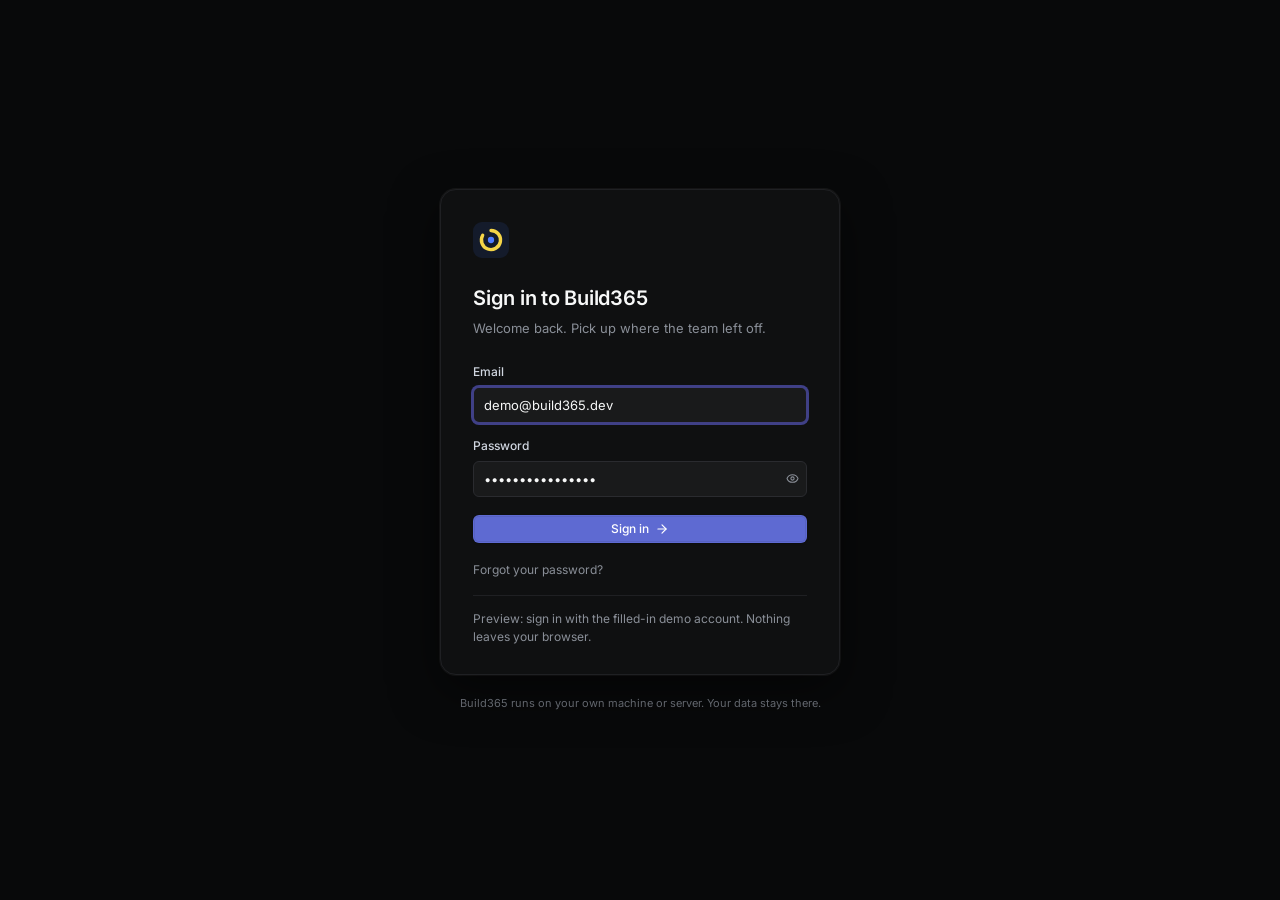
==== build365/app/index.html @ 35cad5f0 "Publish the Build 365 marketing site and live demo Static build of the site (build365/) and the in-b" ====
<!doctype html>
<html lang="en" data-theme="dark">
  <head>
    <meta charset="utf-8" />
    <meta name="viewport" content="width=device-width, initial-scale=1" />
    <meta name="theme-color" content="#07070c" />
    <meta name="description" content="Build365 — one workspace for lean teams that ship every day." />
    <title>Build365</title>
    <link rel="icon" href="./favicon.svg" type="image/svg+xml" />
    <script>
      try {
        var t = localStorage.getItem('b365.theme') || 'dark';
        if (t === 'system') t = matchMedia('(prefers-color-scheme: light)').matches ? 'light' : 'dark';
        document.documentElement.dataset.theme = t;
      } catch (e) {}
    </script>
    <script type="module" crossorigin src="./assets/index-7b6CE5de.js"></script>
    <link rel="stylesheet" crossorigin href="./assets/index-DOL6RhMK.css">
  </head>
  <body>
    <div id="root"></div>
  </body>
</html>
---- build365/app/assets/index-DOL6RhMK.css ----
@font-face{font-family:Inter Variable;font-style:normal;font-display:swap;font-weight:100 900;src:url(./inter-cyrillic-ext-wght-normal-BOeWTOD4.woff2)format("woff2-variations");unicode-range:U+460-52F,U+1C80-1C8A,U+20B4,U+2DE0-2DFF,U+A640-A69F,U+FE2E-FE2F}@font-face{font-family:Inter Variable;font-style:normal;font-display:swap;font-weight:100 900;src:url(./inter-cyrillic-wght-normal-DqGufNeO.woff2)format("woff2-variations");unicode-range:U+301,U+400-45F,U+490-491,U+4B0-4B1,U+2116}@font-face{font-family:Inter Variable;font-style:normal;font-display:swap;font-weight:100 900;src:url(./inter-greek-ext-wght-normal-DlzME5K_.woff2)format("woff2-variations");unicode-range:U+1F??}@font-face{font-family:Inter Variable;font-style:normal;font-display:swap;font-weight:100 900;src:url(./inter-greek-wght-normal-CkhJZR-_.woff2)format("woff2-variations");unicode-range:U+370-377,U+37A-37F,U+384-38A,U+38C,U+38E-3A1,U+3A3-3FF}@font-face{font-family:Inter Variable;font-style:normal;font-display:swap;font-weight:100 900;src:url(./inter-vietnamese-wght-normal-CBcvBZtf.woff2)format("woff2-variations");unicode-range:U+102-103,U+110-111,U+128-129,U+168-169,U+1A0-1A1,U+1AF-1B0,U+300-301,U+303-304,U+308-309,U+323,U+329,U+1EA0-1EF9,U+20AB}@font-face{font-family:Inter Variable;font-style:normal;font-display:swap;font-weight:100 900;src:url(./inter-latin-ext-wght-normal-DO1Apj_S.woff2)format("woff2-variations");unicode-range:U+100-2BA,U+2BD-2C5,U+2C7-2CC,U+2CE-2D7,U+2DD-2FF,U+304,U+308,U+329,U+1D00-1DBF,U+1E00-1E9F,U+1EF2-1EFF,U+2020,U+20A0-20AB,U+20AD-20C0,U+2113,U+2C60-2C7F,U+A720-A7FF}@font-face{font-family:Inter Variable;font-style:normal;font-display:swap;font-weight:100 900;src:url(./inter-latin-wght-normal-Dx4kXJAl.woff2)format("woff2-variations");unicode-range:U+??,U+131,U+152-153,U+2BB-2BC,U+2C6,U+2DA,U+2DC,U+304,U+308,U+329,U+2000-206F,U+20AC,U+2122,U+2191,U+2193,U+2212,U+2215,U+FEFF,U+FFFD}@font-face{font-family:JetBrains Mono Variable;font-style:normal;font-display:swap;font-weight:100 800;src:url([data-uri])format("woff2-variations");unicode-range:U+460-52F,U+1C80-1C8A,U+20B4,U+2DE0-2DFF,U+A640-A69F,U+FE2E-FE2F}@font-face{font-family:JetBrains Mono Variable;font-style:normal;font-display:swap;font-weight:100 800;src:url(./jetbrains-mono-cyrillic-wght-normal-D73BlboJ.woff2)format("woff2-variations");unicode-range:U+301,U+400-45F,U+490-491,U+4B0-4B1,U+2116}@font-face{font-family:JetBrains Mono Variable;font-style:normal;font-display:swap;font-weight:100 800;src:url(./jetbrains-mono-greek-wght-normal-Bw9x6K1M.woff2)format("woff2-variations");unicode-range:U+370-377,U+37A-37F,U+384-38A,U+38C,U+38E-3A1,U+3A3-3FF}@font-face{font-family:JetBrains Mono Variable;font-style:normal;font-display:swap;font-weight:100 800;src:url(./jetbrains-mono-vietnamese-wght-normal-Bt-aOZkq.woff2)format("woff2-variations");unicode-range:U+102-103,U+110-111,U+128-129,U+168-169,U+1A0-1A1,U+1AF-1B0,U+300-301,U+303-304,U+308-309,U+323,U+329,U+1EA0-1EF9,U+20AB}@font-face{font-family:JetBrains Mono Variable;font-style:normal;font-display:swap;font-weight:100 800;src:url(./jetbrains-mono-latin-ext-wght-normal-DBQx-q_a.woff2)format("woff2-variations");unicode-range:U+100-2BA,U+2BD-2C5,U+2C7-2CC,U+2CE-2D7,U+2DD-2FF,U+304,U+308,U+329,U+1D00-1DBF,U+1E00-1E9F,U+1EF2-1EFF,U+2020,U+20A0-20AB,U+20AD-20C0,U+2113,U+2C60-2C7F,U+A720-A7FF}@font-face{font-family:JetBrains Mono Variable;font-style:normal;font-display:swap;font-weight:100 800;src:url(./jetbrains-mono-latin-wght-normal-B9CIFXIH.woff2)format("woff2-variations");unicode-range:U+??,U+131,U+152-153,U+2BB-2BC,U+2C6,U+2DA,U+2DC,U+304,U+308,U+329,U+2000-206F,U+20AC,U+2122,U+2191,U+2193,U+2212,U+2215,U+FEFF,U+FFFD}:root{--font-sans:-apple-system, BlinkMacSystemFont, "SF Pro Text", "SF Pro Display", "Inter Variable", Inter, system-ui, "Segoe UI", Roboto, sans-serif;--font-mono:"SF Mono", SFMono-Regular, ui-monospace, Menlo, "JetBrains Mono Variable", monospace;--font-features:"kern", "liga", "calt";--fw-normal:400;--fw-medium:500;--fw-semibold:600;--fs-micro:11px;--fs-mini:12px;--fs-small:13px;--fs-regular:14px;--fs-large:15px;--fs-title3:17px;--fs-title2:20px;--fs-title1:24px;--r-xs:4px;--r-sm:6px;--r-md:8px;--r-lg:12px;--r-xl:16px;--r-full:9999px;--ease:cubic-bezier(.25, .46, .45, .94);--spring:cubic-bezier(.34, 1.3, .64, 1);--t-fast:.12s;--t-med:.2s;--sidebar-w:244px;--sidebar-w-collapsed:56px;--row-h:28px;--header-h:44px;--indigo:#5e6ad2;--indigo-hover:#6c78e6;--status-backlog:#8a8f98;--status-todo:#8a8f98;--status-progress:#f2c94c;--status-done:#5e6ad2;--status-canceled:#8a8f98;--urgent:#fc7840;--red:#eb5757;--orange:#fc7840;--yellow:#f2c94c;--green:#4cb782;--teal:#26b5ce;--blue:#4ea7fc;--purple:#b59aff;--pink:#f7a8d6;--brand-navy:#141b2b;--brand-blue:#4e7cff;--brand-yellow:#f5d547;--holo-1:#f5d547;--holo-2:#ffa94d;--holo-3:#ff6f91;--holo-4:#d66bff;--holo-5:#8f7bff;--holo-6:#4e7cff;--holo-7:#3fd0e0}:root,[data-theme=dark]{--lightningcss-light: ;--lightningcss-dark:initial;color-scheme:dark;--bg:#08090a;--bg-2:#0f1011;--surface:#141516;--surface-solid:#141516;--surface-2:#191a1b;--surface-3:#232326;--elevated:#1c1c1f;--hover:#ffffff0a;--active:#ffffff12;--line:#1f2023;--line-strong:#2a2b2f;--line-tint:#ffffff0d;--text:#f7f8f8;--text-2:#d0d6e0;--text-3:#8a8f98;--text-4:#62666d;--accent:#7170ff;--accent-strong:var(--indigo);--accent-ink:#fff;--accent-bg:#5e6ad229;--accent-line:#7170ff73;--good:#4cb782;--good-bg:#4cb78224;--warn:#f2c94c;--warn-bg:#f2c94c21;--bad:#eb5757;--bad-bg:#eb575721;--info:#4ea7fc;--series:#7170ff;--series-fill:#7170ff1f;--shadow-sm:0 1px 1px #0000004d;--shadow-md:0 4px 12px #00000059, 0 0 0 1px #ffffff0a;--shadow-lg:0 16px 48px #00000080, 0 0 0 1px #ffffff0f;--focus-ring:0 0 0 2px #7170ff80;--sticky-yellow:#3a3317;--sticky-violet:#25234a;--sticky-mint:#15352b;--sticky-rose:#3d1c2a;--sticky-sky:#15293d;--board-dot:#ffffff0f}[data-theme=light]{--lightningcss-light:initial;--lightningcss-dark: ;color-scheme:light;--bg:#f4f5f8;--bg-2:#fff;--surface:#fbfbfc;--surface-solid:#fff;--surface-2:#fff;--surface-3:#eceef2;--elevated:#fff;--hover:#14161e09;--active:#14161e11;--line:#e6e7eb;--line-strong:#d8d9de;--line-tint:#14161e0d;--text:#1b1c1f;--text-2:#3c4149;--text-3:#6b6f76;--text-4:#9b9ea5;--accent:#5e6ad2;--accent-strong:var(--indigo);--accent-ink:#fff;--accent-bg:#5e6ad21a;--accent-line:#5e6ad266;--good:#2f9e6b;--good-bg:#2f9e6b1a;--warn:#b98900;--warn-bg:#f2c94c33;--bad:#d64545;--bad-bg:#d6454517;--info:#2f86d8;--series:#5e6ad2;--series-fill:#5e6ad21a;--shadow-sm:0 1px 2px #14161e0f;--shadow-md:0 4px 12px #14161e14, 0 0 0 1px #14161e0f;--shadow-lg:0 16px 48px #14161e29, 0 0 0 1px #14161e14;--focus-ring:0 0 0 2px #5e6ad266;--sticky-yellow:#fff1b8;--sticky-violet:#e4e1fd;--sticky-mint:#d3f5e6;--sticky-rose:#fde0ea;--sticky-sky:#daeefe;--board-dot:#14161e1a}.tl-wrap{position:relative}.tl-wrap:before,.tl-wrap:after{content:"";z-index:4;opacity:0;pointer-events:none;width:44px;transition:opacity var(--t-med) var(--ease);position:absolute;top:0;bottom:0}.tl-wrap:before{background:linear-gradient(to right, var(--surface), #0000);left:0}.tl-wrap:after{background:linear-gradient(to left, var(--surface), #0000);right:0}.tl-wrap.edge-l:before,.tl-wrap.edge-r:after{opacity:1}.tl-jump{z-index:5;border:1px solid var(--accent-line);border-radius:var(--r-full);background:var(--elevated);height:22px;box-shadow:var(--shadow-sm);color:var(--accent);font-size:var(--fs-micro);font-weight:var(--fw-semibold);cursor:pointer;transition:background var(--t-fast), border-color var(--t-fast);align-items:center;gap:3px;padding:0 8px;display:inline-flex;position:absolute;top:12px}.tl-jump.left{padding-left:5px;left:10px}.tl-jump.right{padding-right:5px;right:10px}.tl-jump:hover{background:var(--accent-bg);border-color:var(--accent)}.timeline{scroll-behavior:smooth;overflow:auto hidden}.timeline:focus-visible{box-shadow:inset 0 0 0 2px var(--accent-line);border-radius:var(--r-md)}.tl-canvas{position:relative}.tl-scale{border-bottom:1px solid var(--line);height:56px;position:relative}.tl-month{color:var(--text-2);font-size:var(--fs-micro);font-weight:var(--fw-medium);letter-spacing:.04em;padding-left:6px;position:absolute;top:10px}.tl-week{color:var(--text-4);font-size:var(--fs-mini);font-variant-numeric:tabular-nums;position:absolute;top:32px;transform:translate(-50%)}.tl-grid{position:relative}.tl-line{border-left:1px dotted var(--line-strong);opacity:.6;width:0;position:absolute;top:-56px;bottom:0}.tl-line.month{border-left:1px dashed var(--line-strong);opacity:1;top:-56px}.tl-today{border-left:1px solid var(--accent);z-index:3;width:0;position:absolute;top:0;bottom:0}.tl-today b{border-radius:var(--r-xs);background:var(--indigo);color:#fff;font-size:10px;font-weight:var(--fw-semibold);padding:0 5px;line-height:16px;position:absolute;bottom:6px;left:-18px}.tl-row{height:64px;position:absolute;left:0;right:0}.tl-name{height:22px;color:var(--text);font-size:var(--fs-small);font-weight:var(--fw-medium);white-space:nowrap;cursor:pointer;background:0 0;border:0;align-items:center;gap:6px;padding:0 4px;display:inline-flex;position:absolute;top:0}.tl-name .faint{font-size:var(--fs-mini);font-weight:var(--fw-normal)}.tl-bar{border:1px solid var(--line-strong);border-radius:var(--r-sm);background:var(--surface-2);cursor:pointer;height:22px;padding:0;position:absolute;top:26px;overflow:visible}.tl-bar:hover{border-color:var(--text-4)}.tl-fill{opacity:.22;border-radius:5px 0 0 5px;position:absolute;inset:0 auto 0 0}.tl-late{border:1px dashed var(--bad);border-radius:0 var(--r-sm) var(--r-sm) 0;background:repeating-linear-gradient(135deg,#0000 0 5px,#eb575724 5px 7px),linear-gradient(90deg,#0000,#eb575738);border-left:0;position:absolute;top:-1px;bottom:-1px}.tl-ms{place-items:center;display:grid;position:absolute;top:50%;transform:translate(-50%,-50%)}.tl-ms i{background:var(--text-3);border-radius:1px;width:8px;height:8px;transform:rotate(45deg)}.tl-ms i.past{background:var(--text-2)}.tl-ms em{color:var(--text-3);font-size:var(--fs-micro);white-space:nowrap;font-style:normal;position:absolute;top:18px}.spark-dot{border:2px solid var(--surface);background:var(--series);pointer-events:none;border-radius:50%;width:8px;height:8px;margin:-4px 0 0 -4px;position:absolute}.chart-tip{border:1px solid var(--line-strong);border-radius:var(--r-sm);background:var(--elevated);box-shadow:var(--shadow-md);color:var(--text);font-size:var(--fs-micro);font-weight:var(--fw-medium);white-space:nowrap;pointer-events:none;z-index:3;padding:3px 7px;position:absolute;transform:translate(-50%,-100%)}.label-pill{border:1px solid var(--line-strong);border-radius:var(--r-full);height:22px;color:var(--text-2);font-size:var(--fs-mini);font-weight:var(--fw-medium);white-space:nowrap;align-items:center;gap:6px;padding:0 8px;display:inline-flex}.label-pill i{background:var(--c,var(--text-3));border-radius:50%;width:7px;height:7px}.voice-orb{place-items:center;width:220px;max-width:100%;height:220px;margin:-8px auto 0;display:grid;position:relative}.voice-orb canvas{width:220px;height:220px;display:block}.voice-orb-centre{pointer-events:none;place-items:center;display:grid;position:absolute;inset:0}.voice-orb-toggle{pointer-events:auto;border:1px solid var(--line-strong);background:var(--surface-2);width:88px;height:88px;color:var(--text);cursor:pointer;transition:background var(--t-fast), border-color var(--t-fast), transform .2s cubic-bezier(.34, 1.3, .64, 1);border-radius:50%;place-items:center;gap:4px;display:grid}.voice-orb-toggle:hover:not(:disabled){background:var(--surface-3);border-color:var(--accent-line)}.voice-orb-toggle:active:not(:disabled){transform:scale(.96)}.voice-orb-toggle:disabled{cursor:default;opacity:.6}.voice-orb-toggle.paused{border-color:var(--accent-line)}.voice-orb-toggle svg{width:16px;height:16px;color:var(--text-2)}.voice-orb-toggle span{font-family:var(--font-mono);font-size:var(--fs-mini);font-variant-numeric:tabular-nums}.voice-status{color:var(--text-3);font-size:var(--fs-mini);text-align:center;margin:2px 0 14px}*,:before,:after{box-sizing:border-box}html,body,#root{height:100%}body{background:var(--bg);color:var(--text);font:var(--fw-normal) var(--fs-small) / 1.5 var(--font-sans);font-feature-settings:var(--font-features);-webkit-font-smoothing:antialiased;-moz-osx-font-smoothing:grayscale;text-rendering:optimizelegibility;margin:0;overflow:hidden}::selection{background:#7170ff4d}a{color:inherit;text-decoration:none}button,input,textarea,select{font:inherit;color:inherit;font-feature-settings:inherit}code,kbd,pre{font-family:var(--font-mono)}h1,h2,h3,h4{font-weight:var(--fw-semibold);letter-spacing:-.01em;margin:0}p{margin:0}svg{flex:none}:focus-visible{box-shadow:var(--focus-ring);border-radius:var(--r-sm);outline:none}.palette-input input:focus-visible,.composer-box textarea:focus-visible,.sheet-title:focus-visible,.sheet-desc:focus-visible,.inline-add input:focus-visible,.search-field input:focus-visible,.composer input:focus-visible,.term-input input:focus-visible,.tag-input input:focus-visible,.label-add input:focus-visible,.task-composer input:focus-visible{box-shadow:none}*{scrollbar-width:thin;scrollbar-color:var(--line-strong) transparent}.app{grid-template-columns:var(--sidebar-w) minmax(0, 1fr) auto;height:100%;transition:grid-template-columns var(--t-med) var(--ease);display:grid}.app.collapsed{grid-template-columns:var(--sidebar-w-collapsed) minmax(0, 1fr) auto}.main{border:1px solid var(--line);border-radius:var(--r-lg);background:var(--bg-2);flex-direction:column;min-width:0;min-height:0;margin:8px 8px 8px 0;display:flex;overflow:hidden}.views{flex:1;min-height:0;position:relative}.view{flex-direction:column;min-height:0;display:flex;position:absolute;inset:0}.view[hidden]{display:none}.topbar{height:var(--header-h);border-bottom:1px solid var(--line);flex:none;align-items:center;gap:8px;padding:0 12px 0 20px;display:flex}.topbar .title{min-width:0;color:var(--text-3);align-items:center;gap:8px;display:flex}.topbar .title svg{width:16px;height:16px}.topbar h1{font-size:var(--fs-small);font-weight:var(--fw-medium);color:var(--text);white-space:nowrap;letter-spacing:0}.topbar .sub{color:var(--text-3);font-size:var(--fs-small);white-space:nowrap;text-overflow:ellipsis;overflow:hidden}.topbar .sub:before{content:"›";color:var(--text-4);margin-right:8px}.topbar .actions{align-items:center;gap:4px;margin-left:auto;display:flex}.subbar{border-bottom:1px solid var(--line);flex:none;align-items:center;gap:8px;min-height:40px;padding:6px 12px 6px 20px;display:flex}.scroll{flex:1;min-height:0;overflow:auto}.page{max-width:1180px;margin:0 auto;padding:24px 32px 48px}.sidebar{flex-direction:column;gap:1px;min-height:0;padding:10px 8px 10px 10px;display:flex;overflow:visible}.ws-head{align-items:center;gap:2px;margin-bottom:10px;display:flex}.ws-switch{border-radius:var(--r-sm);cursor:pointer;background:0 0;border:0;align-items:center;gap:8px;min-width:0;height:30px;padding:0 6px;display:flex}.ws-switch:hover{background:var(--hover)}.ws-switch .word{font-weight:var(--fw-semibold);font-size:var(--fs-small);white-space:nowrap}.ws-switch .chev{color:var(--text-3)}.ws-head .tools{gap:2px;margin-left:auto;display:flex}.nav-label{height:28px;font-size:var(--fs-mini);font-weight:var(--fw-medium);color:var(--text-3);white-space:nowrap;align-items:center;gap:4px;margin-top:12px;padding:0 8px;display:flex}.nav-label svg{width:10px;height:10px}.nav-item{width:100%;height:var(--row-h);border-radius:var(--r-sm);color:var(--text-2);font-weight:var(--fw-medium);cursor:pointer;text-align:left;white-space:nowrap;background:0 0;border:0;align-items:center;gap:10px;padding:0 8px;display:flex;position:relative}.nav-item:hover{background:var(--hover);color:var(--text)}.nav-item.active{background:var(--active);color:var(--text)}.nav-item .icon{width:16px;height:16px;color:var(--text-3)}.nav-item.active .icon,.nav-item:hover .icon{color:var(--text-2)}.nav-item .label{text-overflow:ellipsis;flex:1;overflow:hidden}.nav-item .count{color:var(--text-3);font-size:var(--fs-mini);font-variant-numeric:tabular-nums}.nav-item .kbd-group{opacity:0;transition:opacity var(--t-fast)}.nav-item:hover .kbd-group{opacity:1}.sidebar .spacer{flex:1;min-height:12px}.model-pill{border:1px solid var(--line);border-radius:var(--r-sm);height:30px;color:var(--text-3);font-size:var(--fs-mini);cursor:pointer;white-space:nowrap;background:0 0;align-items:center;gap:8px;padding:0 8px;display:flex;overflow:hidden}.model-pill:hover{color:var(--text-2);border-color:var(--line-strong)}.model-pill .name{text-overflow:ellipsis;overflow:hidden}.nav-label{cursor:pointer;text-align:left;background:0 0;border:0;width:100%}.nav-label:hover{color:var(--text-2)}.nav-item{position:relative}.sidebar-foot{border-top:1px solid var(--line);align-items:center;gap:4px;margin-top:8px;padding-top:8px;display:flex}.account{flex:1;min-width:0;position:relative}.account-btn{border-radius:var(--r-sm);text-align:left;cursor:pointer;background:0 0;border:0;align-items:center;gap:8px;width:100%;height:36px;padding:0 6px;display:flex}.account-btn:hover{background:var(--hover)}.account-name{flex:1;min-width:0;line-height:1.2;display:grid}.account-name b{font-weight:var(--fw-medium);font-size:var(--fs-mini)}.account-name small{color:var(--text-3);font-size:var(--fs-micro)}.avatar.lg{background:var(--indigo);color:#fff;width:24px;height:24px;font-size:10px}.menu.account-menu{width:240px;top:auto;bottom:calc(100% + 6px);left:0}.menu.account-menu.side{bottom:0;left:calc(100% + 10px)}.account-who{border-bottom:1px solid var(--line);gap:2px;margin-bottom:4px;padding:8px 8px 10px;display:grid}.account-who b{font-weight:var(--fw-semibold)}.account-who span:not(.badge){color:var(--text-3);font-size:var(--fs-mini)}.account-who .badge{justify-self:start;margin-top:4px}.menu-sep{background:var(--line);height:1px;margin:4px 0}.collapse-btn{flex:none}.app.collapsed .sidebar{align-items:stretch;padding-inline:8px}.app.collapsed .sidebar .label,.app.collapsed .sidebar .count,.app.collapsed .sidebar .word,.app.collapsed .sidebar .chev,.app.collapsed .sidebar .kbd-group,.app.collapsed .sidebar .ws-head .tools,.app.collapsed .sidebar .model-pill .name{display:none}.app.collapsed .nav-label{background:var(--line);pointer-events:none;height:1px;margin:8px 6px;padding:0;font-size:0;overflow:hidden}.app.collapsed .nav-item,.app.collapsed .model-pill,.app.collapsed .ws-switch,.app.collapsed .account-btn{justify-content:center;width:100%;padding:0}.app.collapsed .nav-item{height:32px}.app.collapsed .ws-head{justify-content:center}.app.collapsed .model-pill{border-color:#0000}.app.collapsed .sidebar-foot{flex-direction:column}.app.collapsed .account,.app.collapsed .collapse-btn{width:100%}.rail-badge{background:var(--indigo);width:6px;height:6px;box-shadow:0 0 0 2px var(--bg);border-radius:50%;position:absolute;top:6px;right:10px}.rail-tip{left:calc(var(--sidebar-w-collapsed) + 6px);z-index:90;border:1px solid var(--line-strong);border-radius:var(--r-sm);background:var(--elevated);box-shadow:var(--shadow-md);color:var(--text);font-size:var(--fs-mini);font-weight:var(--fw-medium);white-space:nowrap;pointer-events:none;animation:fade var(--t-fast) var(--ease);align-items:center;gap:8px;padding:5px 8px;display:flex;position:fixed;transform:translateY(-50%)}.sidebar:has(.account-menu) .rail-tip{display:none}.link-btn{color:var(--text-3);font-size:var(--fs-mini);cursor:pointer;background:0 0;border:0;padding:0}.link-btn:hover{color:var(--text);text-decoration:underline}.auth{background:var(--bg);place-content:center;justify-items:center;gap:20px;min-height:100%;padding:32px 16px;display:grid;overflow:auto}.auth-card{border:1px solid var(--line);border-radius:var(--r-xl);background:var(--bg-2);width:min(400px,100%);box-shadow:var(--shadow-lg);animation:pop .36s var(--ease);padding:32px 32px 28px}.auth-brand{margin-bottom:20px}.auth h1{font-size:var(--fs-title2);font-weight:var(--fw-semibold);letter-spacing:-.012em;text-wrap:balance}.auth-sub{color:var(--text-3);font-size:var(--fs-small);text-wrap:pretty;margin-top:6px}.auth-form{gap:14px;margin-top:24px;display:grid}.auth-form .input{height:36px}.auth-submit{height:36px;font-size:var(--fs-small);margin-top:4px}.auth-error{border:1px solid color-mix(in srgb, var(--bad) 35%, transparent);border-radius:var(--r-sm);background:var(--bad-bg);font-size:var(--fs-mini);padding:8px 10px}.auth-foot{justify-items:start;gap:8px;margin-top:18px;display:grid}.auth-foot p{color:var(--text-3);font-size:var(--fs-mini);line-height:1.55}.auth-foot code,.auth-demo code{border:1px solid var(--line);border-radius:var(--r-xs);font-size:var(--fs-micro);color:var(--text-2);padding:1px 5px}.auth-demo{border-top:1px solid var(--line);color:var(--text-3);font-size:var(--fs-mini);margin-top:16px;padding-top:14px}.auth-legal{color:var(--text-4);font-size:var(--fs-micro)}.strength{font-size:var(--fs-micro);color:var(--text-3);align-items:center;gap:8px;display:flex}.strength-bars{gap:3px;display:flex}.strength-bars i{background:var(--surface-3);border-radius:2px;width:28px;height:3px}.strength-bars i.on.s1{background:var(--bad)}.strength-bars i.on.s2{background:var(--warn)}.strength-bars i.on.s3,.strength-bars i.on.s4{background:var(--good)}.btn{border:1px solid var(--line-strong);border-radius:var(--r-sm);background:var(--surface-2);height:28px;color:var(--text-2);font-size:var(--fs-mini);font-weight:var(--fw-medium);white-space:nowrap;cursor:pointer;box-shadow:var(--shadow-sm);transition:background var(--t-fast), border-color var(--t-fast), color var(--t-fast);justify-content:center;align-items:center;gap:6px;padding:0 10px;display:inline-flex}.btn:hover{background:var(--surface-3);color:var(--text)}.btn:disabled{opacity:.45;cursor:default}.btn svg{width:14px;height:14px}.btn.sm{height:24px;padding:0 8px}.btn.sm svg{width:13px;height:13px}.btn.icon{width:28px;padding:0}.btn.sm.icon{width:24px}.btn.ghost{box-shadow:none;color:var(--text-3);background:0 0;border-color:#0000}.btn.ghost:hover{background:var(--hover);color:var(--text)}.btn.primary{background:var(--indigo);color:#fff;border-color:#0000;box-shadow:inset 0 0 0 1px #00000014,0 1px 2px #0003}.btn.primary:hover{background:var(--indigo-hover)}.btn.danger{color:var(--bad)}.btn.danger:hover{background:var(--bad-bg)}.input,.textarea,.select{border:1px solid var(--line-strong);border-radius:var(--r-sm);background:var(--surface-2);width:100%;height:32px;font-size:var(--fs-small);transition:border-color var(--t-fast), box-shadow var(--t-fast);outline:none;padding:0 10px}.textarea{resize:vertical;height:auto;min-height:80px;padding:8px 10px;line-height:1.55}.input:focus,.textarea:focus,.select:focus{border-color:var(--accent-line);box-shadow:var(--focus-ring)}.input::placeholder,.textarea::placeholder{color:var(--text-4)}.field{align-content:start;gap:6px;display:grid}.field>span{font-size:var(--fs-mini);font-weight:var(--fw-medium);color:var(--text-2)}.field .help{font-size:var(--fs-mini);color:var(--text-3);font-weight:var(--fw-normal)}.field .help a,.steps a{color:var(--accent)}kbd,.kbd{border:1px solid var(--line-strong);border-radius:var(--r-xs);background:var(--surface-2);min-width:18px;height:18px;color:var(--text-3);font:var(--fw-medium) 11px/1 var(--font-sans);justify-content:center;align-items:center;padding:0 4px;display:inline-flex}.kbd-group{gap:2px;display:inline-flex}.badge{border:1px solid var(--line-strong);border-radius:var(--r-full);height:20px;color:var(--text-2);font-size:var(--fs-micro);font-weight:var(--fw-medium);white-space:nowrap;background:0 0;align-items:center;gap:5px;padding:0 7px;display:inline-flex}.badge svg{width:11px;height:11px}.badge.accent{color:var(--accent);border-color:var(--accent-line);background:var(--accent-bg)}.badge.good{color:var(--good);border-color:color-mix(in srgb, var(--good) 35%, transparent)}.badge.warn{color:var(--warn);border-color:color-mix(in srgb, var(--warn) 35%, transparent)}.badge.bad{color:var(--bad);border-color:color-mix(in srgb, var(--bad) 35%, transparent)}.badge.outline{color:var(--text-3)}.dot{background:var(--text-4);border-radius:50%;flex:none;width:7px;height:7px}.dot.good{background:var(--good)}.dot.warn{background:var(--warn)}.dot.bad{background:var(--bad)}.dot.accent{background:var(--accent)}.card{border:1px solid var(--line);border-radius:var(--r-md);background:var(--surface);position:relative}.card.pad{padding:16px}.card-head{border-bottom:1px solid var(--line);align-items:center;gap:8px;min-height:40px;padding:8px 12px 8px 16px;display:flex}.card-head h3{font-size:var(--fs-small);font-weight:var(--fw-medium)}.card-head>svg{width:14px;height:14px;color:var(--text-3)}.card-head .hint{color:var(--text-3);font-size:var(--fs-mini)}.card-head .actions{gap:2px;margin-left:auto;display:flex}.card-body{padding:6px}.glow-border:before{display:none}.grad-text{color:var(--text-3)}.muted{color:var(--text-2)}.faint{color:var(--text-3)}.mono{font-family:var(--font-mono);font-size:var(--fs-mini)}.row{align-items:center;gap:8px;display:flex}.stack{gap:12px;display:grid}.grow{flex:1;min-width:0}.ellipsis{text-overflow:ellipsis;white-space:nowrap;overflow:hidden}.empty{text-align:center;color:var(--text-3);place-items:center;gap:8px;padding:32px 20px;display:grid}.empty .icon-wrap{border:1px solid var(--line-strong);border-radius:var(--r-md);width:36px;height:36px;color:var(--text-3);place-items:center;display:grid}.empty .icon-wrap svg{width:18px;height:18px}.empty h4{color:var(--text-2);font-size:var(--fs-small);font-weight:var(--fw-medium)}.empty p{max-width:360px;font-size:var(--fs-mini)}.connect-card{place-items:center;min-height:100%;padding:40px 20px;display:grid}.connect-card .inner{text-align:center;justify-items:center;gap:12px;max-width:400px;display:grid}.connect-card .logo{border:1px solid var(--line-strong);border-radius:var(--r-lg);background:var(--surface);place-items:center;width:48px;height:48px;display:grid}.connect-card .logo svg{width:22px;height:22px}.connect-card h2{font-size:var(--fs-large);font-weight:var(--fw-semibold)}.connect-card p{color:var(--text-3)}.list{display:grid}.list-item{border-radius:var(--r-sm);align-items:center;gap:10px;min-height:36px;padding:6px 10px;display:flex}.list-item:hover{background:var(--hover)}.list-item .meta{color:var(--text-3);font-size:var(--fs-mini);white-space:nowrap}.avatar{background:var(--surface-3);width:20px;height:20px;color:var(--text-2);font-size:9px;font-weight:var(--fw-semibold);border-radius:50%;flex:none;place-items:center;display:grid;overflow:hidden}.avatar img{object-fit:cover;width:100%;height:100%}.tabs{border:1px solid var(--line);border-radius:var(--r-sm);background:var(--bg);gap:2px;padding:2px;display:inline-flex}.tabs button{height:24px;color:var(--text-3);font-size:var(--fs-mini);font-weight:var(--fw-medium);cursor:pointer;white-space:nowrap;background:0 0;border:0;border-radius:4px;padding:0 10px}.tabs button:hover{color:var(--text)}.tabs button.on{background:var(--surface-3);color:var(--text);box-shadow:var(--shadow-sm)}.tabs button:disabled{opacity:.4;cursor:default}.check{border:1.5px solid var(--text-4);cursor:pointer;background:0 0;border-radius:50%;flex:none;place-items:center;width:16px;height:16px;padding:0;display:grid}.check:hover{border-color:var(--text-2)}.check.on{border-color:var(--indigo);background:var(--indigo);color:#fff}.check svg{width:10px;height:10px}.spinner{width:14px;height:14px;animation:.9s linear infinite spin}@keyframes spin{to{transform:rotate(360deg)}}.error-box{border:1px solid color-mix(in srgb, var(--bad) 30%, transparent);border-radius:var(--r-md);background:var(--bad-bg);font-size:var(--fs-mini);align-items:flex-start;gap:10px;padding:10px 12px;display:flex}.error-box svg{color:var(--bad);flex:none;width:14px;height:14px;margin-top:1px}.sample-banner{border:1px solid var(--line);border-radius:var(--r-sm);color:var(--text-3);font-size:var(--fs-mini);align-items:center;gap:8px;padding:6px 10px;display:flex}.sample-banner:before{content:"";background:var(--warn);border-radius:50%;width:6px;height:6px}.overlay{z-index:50;animation:fade var(--t-fast) var(--ease);background:#00000073;place-items:start center;padding-top:14vh;display:grid;position:fixed;inset:0}[data-theme=light] .overlay{background:#14161e2e}@keyframes fade{0%{opacity:0}}.modal{border:1px solid var(--line-strong);border-radius:var(--r-lg);background:var(--elevated);width:min(620px,100vw - 32px);box-shadow:var(--shadow-lg);animation:pop var(--t-med) var(--ease);position:relative;overflow:hidden}@keyframes pop{0%{opacity:0;transform:translateY(4px)scale(.985)}}.modal-head{border-bottom:1px solid var(--line);align-items:center;gap:10px;min-height:48px;padding:8px 12px 8px 16px;display:flex}.modal-head h3{font-size:var(--fs-small);font-weight:var(--fw-medium)}.modal-body{padding:16px}.modal-foot{border-top:1px solid var(--line);justify-content:flex-end;gap:6px;padding:10px 12px;display:flex}.palette-input{border-bottom:1px solid var(--line);align-items:center;gap:10px;padding:0 16px;display:flex}.palette-input svg{color:var(--text-3);width:16px;height:16px}.palette-input input{height:52px;font-size:var(--fs-large);background:0 0;border:0;outline:0;flex:1}.palette-input input::placeholder{color:var(--text-4)}.palette-list{max-height:min(420px,55vh);padding:6px;overflow:auto}.palette-group{font-size:var(--fs-micro);font-weight:var(--fw-medium);color:var(--text-3);padding:10px 10px 4px}.palette-item{border-radius:var(--r-sm);width:100%;min-height:36px;color:var(--text-2);text-align:left;cursor:pointer;background:0 0;border:0;align-items:center;gap:10px;padding:6px 10px;display:flex}.palette-item svg{width:15px;height:15px;color:var(--text-3)}.palette-item .text{flex:1;min-width:0}.palette-item .text small{color:var(--text-3);font-size:var(--fs-mini);text-overflow:ellipsis;white-space:nowrap;display:block;overflow:hidden}.palette-item.on{background:var(--active);color:var(--text)}.palette-item.on svg{color:var(--text)}.palette-foot{border-top:1px solid var(--line);color:var(--text-3);font-size:var(--fs-micro);gap:14px;padding:8px 16px;display:flex}.palette-foot span{align-items:center;gap:5px;display:inline-flex}.voice{text-align:center;width:min(520px,100vw - 32px);padding:28px 24px 20px}.transcript{border:1px solid var(--line);border-radius:var(--r-md);background:var(--surface-2);min-height:64px;max-height:200px;font-size:var(--fs-regular);text-align:left;padding:12px 14px;line-height:1.55;overflow:auto}.transcript .interim{color:var(--text-3)}.toasts{z-index:80;justify-items:center;gap:6px;display:grid;position:fixed;bottom:20px;left:50%;transform:translate(-50%)}.toast{border:1px solid var(--line-strong);border-radius:var(--r-md);background:var(--elevated);max-width:440px;box-shadow:var(--shadow-lg);font-size:var(--fs-mini);font-weight:var(--fw-medium);animation:toastIn var(--t-med) var(--ease);align-items:center;gap:8px;padding:8px 12px;display:flex}.toast svg{width:14px;height:14px}.toast.good svg{color:var(--good)}.toast.bad svg{color:var(--bad)}.toast.info svg{color:var(--accent)}@keyframes toastIn{0%{opacity:0;transform:translateY(6px)}}.terminal{border-top:1px solid var(--line);background:var(--bg);flex-direction:column;flex:none;min-height:0;display:flex}.terminal-resize{cursor:row-resize;z-index:2;height:6px;margin-top:-3px;position:relative}.terminal-head{border-bottom:1px solid var(--line);align-items:center;gap:10px;height:36px;padding:0 8px 0 12px;display:flex}.terminal-head .cwd{color:var(--text-3);font-family:var(--font-mono);font-size:var(--fs-micro)}.terminal-body{min-height:0;font:12px/1.65 var(--font-mono);white-space:pre-wrap;word-break:break-word;cursor:text;flex:1;padding:10px 16px;overflow:auto}.term-line.cmd{color:var(--text);margin-top:6px}.term-line.cmd .ps{color:var(--accent)}.term-line.out{color:var(--text-2)}.term-line.err{color:var(--bad)}.term-line.ai{color:var(--text);font-family:var(--font-sans);font-size:var(--fs-small);border:1px solid var(--line);border-radius:var(--r-md);background:var(--surface);margin:6px 0;padding:8px 12px;line-height:1.6}.term-line.sys{color:var(--text-4)}.term-input{align-items:center;gap:8px;display:flex}.term-input .ps{color:var(--accent);white-space:nowrap}.term-input input{font:inherit;color:var(--text);caret-color:var(--accent);background:0 0;border:0;outline:0;flex:1}.term-input input::placeholder{color:var(--text-4)}.ask-dock{z-index:5;background:linear-gradient(to top, var(--bg-2) 60%, transparent);padding:12px 32px 16px;position:sticky;bottom:0}.composer-box{border:1px solid var(--line-strong);border-radius:var(--r-lg);background:var(--surface-2);max-width:760px;box-shadow:var(--shadow-md);transition:border-color var(--t-fast);margin:0 auto}.composer-box:focus-within{border-color:var(--accent-line)}.composer-box textarea{resize:none;width:100%;min-height:44px;max-height:160px;font-size:var(--fs-small);background:0 0;border:0;outline:0;padding:12px 14px 4px;line-height:1.5;display:block}.composer-box textarea::placeholder{color:var(--text-4)}.composer-tools{align-items:center;gap:4px;padding:6px 8px 8px 10px;display:flex}.composer-tools .send{border-radius:50%;width:26px;height:26px;padding:0}.prose p+p{margin-top:8px}.prose strong{font-weight:var(--fw-semibold)}.prose code{border:1px solid var(--line);border-radius:var(--r-xs);background:var(--surface-2);padding:1px 5px;font-size:.9em}.prose pre{border:1px solid var(--line);border-radius:var(--r-md);background:var(--bg);font-size:var(--fs-mini);padding:10px 12px;overflow:auto}.prose pre code{background:0 0;border:0;padding:0}.prose ul,.prose ol{margin:6px 0;padding-left:20px}.prose li+li{margin-top:2px}.prose h1,.prose h2,.prose h3{font-size:var(--fs-regular);margin:16px 0 6px}.prose a{color:var(--accent)}.prose .cite{border:1px solid var(--line-strong);border-radius:var(--r-xs);background:var(--surface-2);min-width:16px;height:16px;color:var(--text-2);font-size:10px;font-weight:var(--fw-semibold);vertical-align:1px;place-items:center;margin:0 1px;padding:0 4px;display:inline-grid}.prose .cite:hover{color:var(--accent);border-color:var(--accent-line)}.caret{background:var(--accent);vertical-align:-2px;width:6px;height:14px;margin-left:2px;animation:1s steps(2,end) infinite blink;display:inline-block}@keyframes blink{50%{opacity:0}}@media (prefers-reduced-motion:reduce){*,:before,:after{scroll-behavior:auto!important;transition-duration:.01ms!important;animation-duration:.01ms!important;animation-iteration-count:1!important}}@media (max-width:860px){.app,.app.collapsed{grid-template-columns:var(--sidebar-w-collapsed) minmax(0, 1fr)}.app .agent,.app .sidebar .label,.app .sidebar .count,.app .sidebar .word,.app .sidebar .chev,.app .sidebar .kbd-group,.app .sidebar .ws-head .tools,.app .sidebar .model-pill .name,.app .collapse-btn{display:none}.app .nav-item,.app .model-pill,.app .ws-switch,.app .account-btn{justify-content:center;width:100%;padding:0}.app .nav-label{background:var(--line);height:1px;margin:8px 6px;padding:0;font-size:0;overflow:hidden}.app .sidebar-foot{flex-direction:column}.app .account{width:100%}.app .menu.account-menu{bottom:0;left:calc(100% + 10px)}.topbar .sub{display:none}.page{padding:16px}.ask-dock{padding:10px 16px 14px}}.section-head{align-items:center;gap:8px;min-height:28px;margin:32px 0 10px;display:flex}.section-head h3{font-size:var(--fs-small);font-weight:var(--fw-semibold)}.section-head .faint{font-size:var(--fs-mini)}.section-head .actions{align-items:center;gap:6px;margin-left:auto;display:flex}.form-row{grid-template-columns:repeat(auto-fit,minmax(160px,1fr));gap:12px;display:grid}.meter{border-radius:var(--r-full);background:var(--surface-3);flex:1;height:4px;position:relative;overflow:hidden}.meter i{border-radius:var(--r-full);background:var(--accent);transition:width var(--t-med) var(--ease);position:absolute;inset:0 auto 0 0}.inline-add{border-bottom:1px solid var(--line);background:var(--surface);align-items:center;gap:10px;height:38px;padding:0 12px 0 20px;display:flex}.inline-add input{font-size:var(--fs-small);background:0 0;border:0;outline:0;flex:1}.inline-add input::placeholder{color:var(--text-4)}.card .inline-add{border-radius:var(--r-sm);border:1px dashed var(--line-strong);background:0 0;height:34px;margin:2px 2px 6px;padding-left:12px}.card .inline-add:focus-within{border-style:solid;border-color:var(--accent-line)}.search-field{border:1px solid var(--line-strong);border-radius:var(--r-sm);background:var(--surface-2);height:28px;color:var(--text-3);align-items:center;gap:6px;padding:0 8px;display:flex}.search-field:focus-within{border-color:var(--accent-line);box-shadow:var(--focus-ring)}.search-field input{min-width:0;color:var(--text);font-size:var(--fs-mini);background:0 0;border:0;outline:0;flex:1}.search-field input::placeholder{color:var(--text-4)}.input-icon{align-items:center;display:flex;position:relative}.input-icon>svg{color:var(--text-3);pointer-events:none;position:absolute;left:10px}.input-icon>.input{padding-left:32px}.input-icon.right>.input{padding-left:10px;padding-right:36px}.input-icon.right>.btn{position:absolute;right:3px}.chips{flex-wrap:wrap;gap:4px;display:flex}.chip{border:1px solid var(--line-strong);border-radius:var(--r-full);height:24px;color:var(--text-3);font-size:var(--fs-mini);font-weight:var(--fw-medium);cursor:pointer;background:0 0;padding:0 9px}.chip:hover{color:var(--text)}.chip.on{background:var(--surface-3);color:var(--text);border-color:var(--line-strong)}.menu-anchor{display:inline-flex;position:relative}.menu-trigger{border-radius:var(--r-xs);min-width:24px;height:24px;color:var(--text-2);font-size:var(--fs-mini);font-weight:var(--fw-medium);cursor:pointer;background:0 0;border:0;justify-content:center;align-items:center;gap:6px;padding:0 4px;display:inline-flex}.menu-trigger:hover{background:var(--active)}.menu-trigger.static{cursor:default}.menu-trigger.static:hover{background:0 0}.menu{z-index:40;border:1px solid var(--line-strong);border-radius:var(--r-md);background:var(--elevated);min-width:180px;box-shadow:var(--shadow-lg);animation:pop var(--t-fast) var(--ease);padding:4px;position:absolute;top:calc(100% + 4px)}.menu.left{left:0}.menu.right{right:0}.menu-item{border-radius:var(--r-sm);width:100%;height:30px;color:var(--text-2);font-size:var(--fs-mini);text-align:left;cursor:pointer;background:0 0;border:0;align-items:center;gap:8px;padding:0 8px;display:flex}.menu-item.on{background:var(--active);color:var(--text)}.menu-item kbd{margin-left:4px}.issue-group-head{z-index:2;border-bottom:1px solid var(--line);background:color-mix(in srgb, var(--surface-3) 45%, var(--bg-2));height:36px;font-size:var(--fs-small);font-weight:var(--fw-medium);align-items:center;gap:8px;padding:0 12px 0 20px;display:flex;position:sticky;top:0}.issue-group-head .n{color:var(--text-3);font-weight:var(--fw-normal)}.issue-row{border-bottom:1px solid var(--line-tint);cursor:default;align-items:center;gap:8px;height:40px;padding:0 16px 0 14px;display:flex}.issue-row[role=button]{cursor:pointer}.issue-row:hover{background:var(--hover)}.issue-row:focus-visible{box-shadow:inset 0 0 0 1px var(--accent-line);border-radius:0}.issue-key{min-width:52px;color:var(--text-3);font-size:var(--fs-mini);font-variant-numeric:tabular-nums;flex:none}.issue-title{color:var(--text);font-weight:var(--fw-medium);flex:1}.issue-row.done .issue-title{color:var(--text-3)}.issue-meta{flex:none;align-items:center;gap:6px;display:flex}.due{font-size:var(--fs-mini);color:var(--text-3);white-space:nowrap}.due.bad{color:var(--bad)}.due.warn{color:var(--warn)}.due.accent{color:var(--text-2)}.card .issue-row{border-radius:var(--r-sm);border-bottom:0;height:36px;padding:0 8px}.task-row{border-radius:var(--r-sm);align-items:center;gap:10px;min-height:40px;padding:4px 8px;display:flex}.task-row:hover{background:var(--hover)}.task-row .row-action{opacity:0;transition:opacity var(--t-fast)}.task-row:hover .row-action,.task-row:focus-within .row-action{opacity:1}.task-title{font-weight:var(--fw-medium)}.task-row.done .task-title{color:var(--text-3);text-decoration:line-through}.board-cols{flex:1;grid-auto-columns:minmax(280px,340px);grid-auto-flow:column;gap:12px;min-height:0;padding:12px 16px;display:grid;overflow:auto}.board-col{border-radius:var(--r-md);min-height:0;transition:background var(--t-fast);flex-direction:column;display:flex}.board-col.over{background:var(--hover)}.board-col-head{height:36px;font-weight:var(--fw-medium);align-items:center;gap:8px;padding:0 4px 0 8px;display:flex}.board-col-head .n{color:var(--text-3);font-weight:var(--fw-normal)}.board-col-body{align-content:start;gap:8px;padding:2px 2px 16px;display:grid;overflow:auto}.board-col-body .inline-add{border:1px solid var(--accent-line);border-radius:var(--r-md);padding-left:12px}.board-card{border:1px solid var(--line);border-radius:var(--r-md);background:var(--surface);box-shadow:var(--shadow-sm);cursor:pointer;transition:border-color var(--t-fast), background var(--t-fast);gap:6px;padding:10px 12px 12px;display:grid}.board-card:hover{border-color:var(--line-strong);background:var(--surface-2)}.board-card:active{cursor:grabbing}.board-card.done .board-card-title{color:var(--text-3)}.board-card-title{font-weight:var(--fw-medium);line-height:1.4}.prio-box{border:1px solid var(--line-strong);border-radius:var(--r-sm);place-items:center;width:22px;height:22px;display:grid}.sheet-overlay{place-items:stretch end;padding:8px}.sheet{border:1px solid var(--line-strong);border-radius:var(--r-lg);background:var(--bg-2);width:min(900px,100vw - 16px);height:100%;box-shadow:var(--shadow-lg);animation:sheetIn var(--t-med) var(--ease);flex-direction:column;display:flex;overflow:hidden}@keyframes sheetIn{0%{opacity:0;transform:translate(12px)}}.sheet-head{height:var(--header-h);border-bottom:1px solid var(--line);align-items:center;gap:8px;min-width:0;padding:0 8px 0 16px;display:flex}.sheet-body{flex:1;grid-template-columns:minmax(0,1fr) 260px;min-height:0;display:grid}.sheet-main{flex-direction:column;gap:8px;padding:32px 40px;display:flex;overflow:auto}.sheet-title{font-size:var(--fs-title2);font-weight:var(--fw-semibold);letter-spacing:-.012em;background:0 0;border:0;outline:0}.sheet-desc{resize:vertical;min-height:160px;color:var(--text-2);font-size:var(--fs-regular);background:0 0;border:0;outline:0;line-height:1.6}.sheet-desc::placeholder{color:var(--text-4)}.sheet-activity{border-top:1px solid var(--line);margin-top:24px;padding-top:20px}.sheet-activity h4{font-size:var(--fs-small);margin-bottom:10px}.activity-line{color:var(--text-3);font-size:var(--fs-mini);align-items:center;gap:10px;padding:4px 0;display:flex}.sheet-props{border-left:1px solid var(--line);align-content:start;gap:4px;padding:20px 16px;display:grid}.prop{grid-template-columns:76px minmax(0,1fr);align-items:center;gap:8px;min-height:32px;display:grid}.prop.top{align-items:start;padding-top:6px}.prop>span{color:var(--text-3);font-size:var(--fs-mini)}.prop .menu-trigger{justify-content:flex-start;width:100%;height:28px;padding:0 6px}.prop-input{height:28px;box-shadow:none;background:0 0;border-color:#0000}.prop-input:hover{background:var(--hover)}.pill-btn{cursor:pointer;background:0 0;border:0;padding:0}.pill-btn:hover .label-pill{border-color:var(--bad)}.label-add{border:1px dashed var(--line-strong);border-radius:var(--r-full);height:22px;color:var(--text-3);align-items:center;gap:4px;padding:0 8px;display:inline-flex}.label-add input{width:72px;font-size:var(--fs-mini);background:0 0;border:0;outline:0}.hero{padding:4px 0 0}.hero h2{font-size:var(--fs-title2);font-weight:var(--fw-semibold);letter-spacing:-.012em}.hero>p{font-size:var(--fs-small);margin-top:4px}.stat-strip{border:1px solid var(--line);border-radius:var(--r-md);background:var(--surface);grid-template-columns:repeat(4,minmax(0,1fr));margin-top:20px;display:grid;overflow:hidden}.hero-stat{border:0;border-left:1px solid var(--line);text-align:left;background:0 0;gap:2px;min-width:0;padding:14px 16px;display:grid}.hero-stat:first-child{border-left:0}button.hero-stat{cursor:pointer}button.hero-stat:hover{background:var(--hover)}.hero-stat .label{font-size:var(--fs-mini);color:var(--text-3)}.hero-stat .value{font-size:var(--fs-title2);font-weight:var(--fw-semibold);letter-spacing:-.02em;font-variant-numeric:tabular-nums}.hero-stat .value.warn{color:var(--warn)}.hero-stat .sub{font-size:var(--fs-mini);color:var(--text-3)}.kpi-grid{grid-template-columns:repeat(auto-fill,minmax(220px,1fr));gap:10px;display:grid}.kpi{text-align:left;cursor:pointer;transition:border-color var(--t-fast), background var(--t-fast);gap:6px;padding:14px 16px;display:grid}.kpi:hover{border-color:var(--line-strong);background:var(--surface-2)}.kpi-top{align-items:center;gap:6px;display:flex}.kpi-name{font-size:var(--fs-mini);color:var(--text-3);font-weight:var(--fw-medium)}.kpi-edit{color:var(--text-4);opacity:.4;transition:opacity var(--t-fast), color var(--t-fast);margin-left:auto}.kpi:hover .kpi-edit,.kpi:focus-visible .kpi-edit{opacity:1;color:var(--text-3)}.kpi-value{font-size:var(--fs-title1);font-weight:var(--fw-semibold);letter-spacing:-.022em;font-variant-numeric:tabular-nums;align-items:baseline;gap:8px;display:flex}.kpi-delta{font-size:var(--fs-mini);font-weight:var(--fw-medium);letter-spacing:0;align-items:center;gap:3px;display:inline-flex}.kpi-delta.good{color:var(--good)}.kpi-delta.bad{color:var(--bad)}.kpi-target{font-size:var(--fs-micro);align-items:center;gap:10px;display:flex}.dash-grid{grid-template-columns:minmax(0,1.7fr) minmax(0,1fr);gap:12px;margin-top:32px;display:grid}.vision-grid{grid-template-columns:repeat(3,minmax(0,1fr));gap:12px;display:grid}.vision-col{align-content:start;gap:8px;display:grid}.vision-col-head{height:30px;font-size:var(--fs-mini);align-items:center;gap:8px;display:flex}.horizon{font-weight:var(--fw-medium);color:var(--text);font-size:var(--fs-small)}.vision-card{border:1px solid var(--line);border-radius:var(--r-md);background:var(--surface);text-align:left;cursor:pointer;transition:border-color var(--t-fast), background var(--t-fast);gap:8px;padding:12px 14px;display:grid}.vision-card:hover{border-color:var(--line-strong);background:var(--surface-2)}.vision-card h4{font-size:var(--fs-small);font-weight:var(--fw-medium)}.vision-card p{color:var(--text-3);font-size:var(--fs-mini)}.vision-empty{border:1px dashed var(--line-strong);border-radius:var(--r-md);height:56px;color:var(--text-3);font-size:var(--fs-mini);cursor:pointer;background:0 0;justify-content:center;align-items:center;gap:6px;display:flex}.vision-empty:hover{color:var(--text);border-color:var(--text-4)}.swatch-btn{background:var(--c);cursor:pointer;width:22px;height:22px;box-shadow:0 0 0 1px var(--line-strong);border:2px solid #0000;border-radius:50%}.swatch-btn.on{border-color:var(--bg-2);box-shadow:0 0 0 2px var(--c)}.capture-row{border:0;border-bottom:1px solid var(--line-tint);text-align:left;cursor:pointer;background:0 0;align-items:center;gap:10px;width:100%;height:40px;padding:0 14px;display:flex}.capture-row:last-child{border-bottom:0}.capture-row:hover{background:var(--hover)}.capture-row .who{width:150px;font-weight:var(--fw-medium);flex:none}.capture-row .what{color:var(--text-3);flex:1}.capture-row .when{color:var(--text-3);font-size:var(--fs-mini);text-align:right;flex:none;min-width:52px}.dash-shell{--wash-a:.5;--wash-b:.16;flex-direction:column;min-height:100%;display:flex;position:relative}[data-theme=light] .dash-shell{--wash-a:.34;--wash-b:.1}.dash-wash{pointer-events:none;background:linear-gradient(to bottom, rgb(var(--brand,94 106 210) / var(--wash-a)) 0%, rgb(var(--brand,94 106 210) / var(--wash-b)) 55%, transparent 100%);height:520px;transition:background var(--t-med);position:absolute;inset:0 0 auto}.dash-shell>.page{flex:1;width:100%;position:relative}.dashboard>*+*{margin-top:32px}.dashboard>.hero{align-items:center;gap:16px;padding-top:12px;display:flex}.hero-glance{flex:none;align-items:stretch;gap:0;display:flex}.glance{border:0;border-left:1px solid var(--line-tint);text-align:left;cursor:pointer;background:0 0;align-content:center;gap:1px;min-width:86px;padding:4px 16px;display:grid}.glance:first-child{border-left:0}.glance:hover .glance-value{color:var(--accent)}.glance:hover .glance-label{color:var(--text-2)}.glance:focus-visible{border-radius:var(--r-sm)}.glance-value{font-size:var(--fs-title3);font-weight:var(--fw-semibold);letter-spacing:-.02em;font-variant-numeric:tabular-nums;transition:color var(--t-fast)}.glance-value.bad{color:var(--bad)}.glance-label{color:var(--text-3);font-size:var(--fs-micro);transition:color var(--t-fast)}@media (max-width:860px){.hero-glance{display:none}}.dashboard>.hero h2{font-size:var(--fs-title1)}.dash-tools{grid-template-columns:repeat(2,minmax(0,1fr));align-items:start;gap:12px;display:grid}.chip-grid{gap:2px;padding:6px;display:grid}.chip-btn{border-radius:var(--r-sm);height:34px;color:var(--text-2);text-align:left;cursor:pointer;background:0 0;border:0;align-items:center;gap:10px;padding:0 10px;display:flex}.chip-btn svg{flex:none;width:15px;height:15px}.chip-btn:hover{background:var(--hover);color:var(--text)}.chip-btn .kbd-group{opacity:.7}.dash-more{border-top:1px solid var(--line);padding-top:14px}.dash-more>summary{border:1px solid var(--line);border-radius:var(--r-full);background:var(--surface);width:-moz-fit-content;width:fit-content;height:28px;color:var(--text-3);font-size:var(--fs-mini);font-weight:var(--fw-medium);cursor:pointer;transition:color var(--t-fast), border-color var(--t-fast), background var(--t-fast);align-items:center;gap:8px;padding:0 12px 0 10px;list-style:none;display:inline-flex}.dash-more>summary::-webkit-details-marker{display:none}.dash-more>summary:before{content:"";width:0;height:0;transition:transform var(--t-fast) var(--ease);border-top:4px solid #0000;border-bottom:4px solid #0000;border-left:5px solid;flex:none}.dash-more[open]>summary:before{transform:rotate(90deg)}.dash-more>summary:hover{color:var(--text);border-color:var(--line-strong);background:var(--surface-2)}.dash-more>summary:focus-visible{border-radius:var(--r-full)}.dash-more-body{gap:12px;margin-top:12px;display:grid}.dash-more-body>.dash-grid{margin-top:0}.dash-more-body>.now-playing{margin-top:0!important}.dock-bar{border:1px solid var(--line-strong);border-radius:var(--r-full);background:var(--surface-2);max-width:760px;box-shadow:var(--shadow-md);transition:border-color var(--t-fast);align-items:center;gap:10px;margin:0 auto;padding:6px 6px 6px 14px;display:flex}.dock-bar:focus-within{border-color:var(--accent-line)}.dock-bar input{background:0 0;border:0;outline:0;flex:1;min-width:0;height:30px}.dock-bar input::placeholder{color:var(--text-4)}.dock-bar .send{border-radius:50%;width:30px;height:30px;padding:0}@media (max-width:900px){.dash-tools{grid-template-columns:minmax(0,1fr)}}.dash-grid.reverse{grid-template-columns:minmax(0,1.7fr) minmax(0,1fr);align-items:start}.dash-grid.reverse>section>.section-head{margin-top:0}.dash-grid.reverse>.card{margin-top:38px}.tab-n{color:var(--text-3);font-variant-numeric:tabular-nums;margin-left:4px}.wip .card-head{padding-left:10px}.voice-card .card-body{gap:6px;display:grid}.record{border:1px solid var(--line-strong);border-radius:var(--r-md);background:var(--surface-2);text-align:left;cursor:pointer;width:100%;transition:border-color var(--t-fast), background var(--t-fast);align-items:center;gap:12px;padding:12px;display:flex}.record:hover{border-color:var(--accent-line);background:var(--accent-bg)}.record b{font-weight:var(--fw-medium);display:block}.record small{color:var(--text-3);font-size:var(--fs-mini)}.record-dot{background:var(--indigo);color:#fff;width:34px;height:34px;box-shadow:0 0 0 4px var(--accent-bg);transition:box-shadow var(--t-med) var(--ease);border-radius:50%;flex:none;place-items:center;display:grid}.record:hover .record-dot{box-shadow:0 0 0 6px var(--accent-bg)}.voice-row{border-radius:var(--r-sm);align-items:center;gap:8px;padding:4px;display:flex}.voice-row:hover{background:var(--hover)}.voice-row .row-action{opacity:0}.voice-row:hover .row-action{opacity:1}.play{border:1px solid var(--line-strong);width:26px;height:26px;color:var(--text-2);cursor:pointer;background:0 0;border-radius:50%;flex:none;place-items:center;display:grid}.play:hover{color:var(--text);border-color:var(--text-4)}.play.static{cursor:default;color:var(--text-3)}.voice-text{text-align:left;cursor:pointer;background:0 0;border:0;gap:1px;min-width:0;padding:0;display:grid}.voice-text span{text-overflow:ellipsis;white-space:nowrap;font-size:var(--fs-small);overflow:hidden}.voice-text small{color:var(--text-3);font-size:var(--fs-micro)}.ask-card{margin-top:32px;overflow:hidden}.chat{flex-direction:column;min-height:0;display:flex}.chat.panel{flex:1}.chat.embedded{height:540px}.chat.embedded .agent-body{padding:20px 24px 8px}.chat.embedded .agent-empty{max-width:640px}.chat .composer-box{max-width:none}.chat.embedded .agent-composer{margin:8px 16px 16px}.agent-user-scopes{vertical-align:-1px;opacity:.8;gap:4px;margin-left:8px;display:inline-flex}.agent-suggestions button{align-items:center;gap:8px;display:flex}.scopes{flex-wrap:wrap;gap:4px;min-width:0;display:flex}.scopes.compact{scrollbar-width:none;flex-wrap:nowrap;padding-right:16px;overflow-x:auto;-webkit-mask-image:linear-gradient(90deg,#000 88%,#0000);mask-image:linear-gradient(90deg,#000 88%,#0000)}.scopes.compact::-webkit-scrollbar{display:none}.scope{border:1px solid var(--line-strong);border-radius:var(--r-full);height:22px;color:var(--text-3);font-size:var(--fs-micro);font-weight:var(--fw-medium);white-space:nowrap;cursor:pointer;transition:color var(--t-fast), border-color var(--t-fast), background var(--t-fast);background:0 0;flex:none;align-items:center;gap:5px;padding:0 8px;display:inline-flex}.scope:hover{color:var(--text);border-color:var(--text-4)}.scope.on{color:var(--text);border-color:var(--accent-line);background:var(--accent-bg)}.scope.off{opacity:.55;border-style:dashed}.scope.off:hover{opacity:1}.agent{border:1px solid var(--line);border-radius:var(--r-lg);background:var(--bg-2);width:380px;min-height:0;animation:agentIn var(--t-med) var(--ease);flex-direction:column;margin:8px 8px 8px 0;display:flex;overflow:hidden}.agent.wide{width:560px}@keyframes agentIn{0%{opacity:0;transform:translate(8px)}}.agent-head{height:var(--header-h);border-bottom:1px solid var(--line);align-items:center;gap:8px;padding:0 6px 0 14px;display:flex}.agent-head b{font-weight:var(--fw-semibold)}.agent-model{border:1px solid var(--line-strong);border-radius:var(--r-xs);color:var(--text-3);font-size:var(--fs-micro);text-overflow:ellipsis;white-space:nowrap;max-width:140px;padding:1px 6px;overflow:hidden}.agent-body{flex:1;grid-template-columns:minmax(0,1fr);align-content:start;gap:20px;min-height:0;padding:16px 16px 8px;display:grid;overflow:auto}.agent-empty{gap:8px;padding:24px 4px;display:grid}.agent-empty h3{font-size:var(--fs-regular)}.agent-empty p{color:var(--text-3);font-size:var(--fs-mini)}.agent-suggestions{gap:4px;margin-top:8px;display:grid}.agent-suggestions button{border:1px solid var(--line);border-radius:var(--r-sm);height:32px;color:var(--text-2);font-size:var(--fs-mini);text-align:left;cursor:pointer;background:0 0;padding:0 10px}.agent-suggestions button:hover{background:var(--hover);color:var(--text);border-color:var(--line-strong)}.agent-turn{grid-template-columns:minmax(0,1fr);gap:8px;min-width:0;display:grid}.agent-turn .prose{overflow-wrap:anywhere}.agent-user{border-radius:var(--r-md);background:var(--surface-3);max-width:88%;color:var(--text);font-size:var(--fs-small);white-space:pre-wrap;justify-self:end;padding:8px 12px;line-height:1.5}.agent-context{color:var(--text-3);font-size:var(--fs-mini);justify-self:end;align-items:center;gap:6px;display:inline-flex}.agent-worked{color:var(--text-3);font-size:var(--fs-mini);cursor:pointer;background:0 0;border:0;justify-self:start;align-items:center;gap:4px;padding:0;display:inline-flex}.agent-worked:hover{color:var(--text-2)}.shimmer{background:linear-gradient(90deg, var(--text-3) 30%, var(--text) 50%, var(--text-3) 70%);color:#0000;background-size:200% 100%;-webkit-background-clip:text;background-clip:text;animation:1.6s linear infinite shimmerText}@keyframes shimmerText{to{background-position:-200% 0}}.agent-sources{border:1px solid var(--line);border-radius:var(--r-md);background:var(--surface);min-width:0;font-size:var(--fs-mini);grid-template-columns:minmax(0,1fr);gap:2px;padding:6px;display:grid}.agent-sources>.faint{padding:4px 6px}.agent-sources button{border-radius:var(--r-xs);height:28px;color:var(--text-2);text-align:left;cursor:pointer;background:0 0;border:0;align-items:center;gap:8px;padding:0 6px;display:flex}.agent-sources button:hover{background:var(--hover);color:var(--text)}.agent-sources .n{border:1px solid var(--line-strong);border-radius:var(--r-xs);flex:none;place-items:center;width:16px;height:16px;font-size:10px;display:grid}.agent-sources .ellipsis{flex:1;min-width:0}.agent-sources .k{color:var(--text-4);flex:none}.agent-turn .prose{font-size:var(--fs-small);color:var(--text-2);line-height:1.6}.agent-turn .prose strong{color:var(--text)}.agent-composer{margin:8px}.agent-scope{border:1px solid var(--line-strong);border-radius:var(--r-sm);height:22px;color:var(--text-3);font-size:var(--fs-micro);font-weight:var(--fw-medium);align-items:center;gap:5px;padding:0 7px;display:inline-flex}.inbox-view{flex:1;grid-template-columns:minmax(300px,380px) minmax(0,1fr);min-height:0;display:grid}.inbox-list{border-right:1px solid var(--line);flex-direction:column;min-height:0;display:flex}.inbox-tools{border-bottom:1px solid var(--line);gap:8px;padding:10px 12px;display:grid}.inbox-items{flex:1;overflow:auto}.inbox-foot{border-top:1px solid var(--line);font-size:var(--fs-micro);align-items:center;gap:4px;padding:6px 12px;display:flex}.inbox-item{border:0;border-bottom:1px solid var(--line-tint);text-align:left;cursor:pointer;background:0 0;gap:10px;width:100%;padding:10px 12px;display:flex}.inbox-item:hover{background:var(--hover)}.inbox-item.on{background:var(--active)}.inbox-icon{background:var(--surface-3);width:24px;height:24px;color:var(--text-2);font-size:9.5px;font-weight:var(--fw-semibold);border-radius:50%;flex:none;place-items:center;display:grid}.inbox-icon svg{width:13px;height:13px}.inbox-icon.lg{width:32px;height:32px;font-size:12px}.inbox-icon.lg svg{width:16px;height:16px}.inbox-icon.k-message{color:var(--blue);background:#4ea7fc29}.inbox-icon.k-clip{color:var(--orange);background:#fc784029}.inbox-icon.k-voice{color:var(--purple);background:#b59aff2e}.inbox-icon.k-note{background:var(--accent-bg);color:var(--accent)}.inbox-who{font-weight:var(--fw-medium);font-size:var(--fs-small)}.inbox-time{font-size:var(--fs-micro);white-space:nowrap;margin-left:auto}.inbox-preview{-webkit-line-clamp:2;color:var(--text-3);font-size:var(--fs-mini);-webkit-box-orient:vertical;margin-top:1px;display:-webkit-box;overflow:hidden}.inbox-detail{min-width:0;min-height:0;display:flex}.detail{flex-direction:column;flex:1;min-height:0;display:flex}.detail-head{border-bottom:1px solid var(--line);align-items:center;gap:12px;padding:16px 24px;display:flex}.detail-head h2{font-size:var(--fs-large);font-weight:var(--fw-semibold)}.detail-body{flex:1;align-content:start;gap:14px;max-width:780px;padding:24px 32px;display:grid;overflow:auto}.detail-text{font-size:var(--fs-regular);white-space:pre-wrap;word-break:break-word;color:var(--text-2);line-height:1.65}.detail-text.bubble{border:1px solid var(--line);border-radius:var(--r-md);background:var(--surface);max-width:600px;color:var(--text);justify-self:start;padding:10px 14px}.detail-text.bubble.out{background:var(--surface-3);justify-self:end}.detail-comment{border-left:2px solid var(--accent);color:var(--text-2);font-size:var(--fs-small);padding:8px 12px}.detail-image{border-radius:var(--r-md);border:1px solid var(--line);max-width:100%}.link-card{border:1px solid var(--line);border-radius:var(--r-md);color:var(--text-2);font-size:var(--fs-mini);align-items:center;gap:8px;padding:8px 12px;display:flex}.link-card:hover{border-color:var(--line-strong);color:var(--text)}.tag-input{border:1px dashed var(--line-strong);border-radius:var(--r-full);height:20px;color:var(--text-3);align-items:center;gap:4px;padding:0 7px;display:inline-flex}.tag-input input{width:64px;font-size:var(--fs-micro);background:0 0;border:0;outline:0}.composer{border:1px solid var(--line-strong);border-radius:var(--r-md);background:var(--surface-2);align-items:center;gap:8px;margin:0 16px 16px;padding:6px 6px 6px 12px;display:flex}.composer:focus-within{border-color:var(--accent-line)}.composer input{height:28px;font-size:var(--fs-small);background:0 0;border:0;outline:0;flex:1}.split{flex:1;grid-template-columns:240px minmax(0,1fr);min-height:0;display:grid}.split-rail{border-right:1px solid var(--line);padding:8px;overflow:auto}.split-main{flex-direction:column;min-width:0;min-height:0;display:flex}.rail-label{height:28px;font-size:var(--fs-mini);font-weight:var(--fw-medium);color:var(--text-3);align-items:center;padding:0 8px;display:flex}.rail-item{border-radius:var(--r-sm);align-items:center;gap:4px;width:100%;display:flex}.rail-item:hover{background:var(--hover)}.rail-item.on{background:var(--active)}.rail-item .row-action{opacity:0}.rail-item:hover .row-action{opacity:1}.rail-main{min-height:28px;color:var(--text-2);text-align:left;cursor:pointer;font-size:var(--fs-small);background:0 0;border:0;align-items:center;gap:8px;min-width:0;padding:4px 8px;display:flex}button.rail-item.rail-main{width:100%}.rail-item.on .rail-main,button.rail-item.rail-main.on{color:var(--text)}.rail-main small{font-size:var(--fs-micro);display:block}.rail-dir{color:var(--text-3);font-size:var(--fs-mini);align-items:center;gap:6px;padding:4px 8px;display:flex}.rail-page{color:var(--text-3);font-size:var(--fs-mini);align-items:center;gap:8px;padding:4px 10px;display:flex}.rail-note{font-size:var(--fs-mini);padding:4px 8px}.repo-card{border:1px solid var(--line);border-radius:var(--r-md);background:var(--surface);font-size:var(--fs-small);gap:2px;margin:0 0 8px;padding:10px;display:grid}.figma-stage{position:relative}.figma-frame{background:#1e1e1e;border:0;flex:1;width:100%}.claude-quick{margin-bottom:12px}.quick-grid{grid-template-columns:repeat(auto-fill,minmax(220px,1fr));gap:6px;display:grid}.quick{border:1px solid var(--line);border-radius:var(--r-sm);height:34px;color:var(--text-2);text-align:left;font-size:var(--fs-mini);cursor:pointer;background:0 0;align-items:center;gap:8px;padding:0 10px;display:flex}.quick:hover:not(:disabled){background:var(--hover);color:var(--text);border-color:var(--line-strong)}.quick:disabled{opacity:.45;cursor:default}.quick svg{color:var(--text-3)}.doc-view{overflow:hidden}.doc-head{border-bottom:1px solid var(--line);height:36px;color:var(--text-3);align-items:center;gap:8px;padding:0 14px;display:flex}.doc-body{padding:20px 24px}.doc-body .prose{color:var(--text-2);font-size:var(--fs-regular);line-height:1.65}.doc-body .prose h3{color:var(--text);font-size:var(--fs-large)}.code{font:12px/1.6 var(--font-mono);white-space:pre-wrap;margin:0}.repo-hero{align-items:center;gap:14px;display:flex}.repo-hero h2{font-size:var(--fs-large)}.repo-stats{gap:24px;display:flex}.repo-stats div{text-align:right;display:grid}.repo-stats b{font-size:var(--fs-large);font-weight:var(--fw-semibold);font-variant-numeric:tabular-nums}.repo-stats span{font-size:var(--fs-micro);color:var(--text-3)}.gh-grid{grid-template-columns:repeat(2,minmax(0,1fr));gap:12px;display:grid}.gh-label{--c:#888;border:1px solid var(--line-strong);border-radius:var(--r-full);height:18px;color:var(--text-2);font-size:var(--fs-micro);font-weight:var(--fw-medium);align-items:center;gap:5px;padding:0 7px;display:inline-flex}.gh-label:before{content:"";background:var(--c);border-radius:50%;width:6px;height:6px}.stat-grid{grid-template-columns:repeat(3,minmax(0,1fr));gap:10px;display:grid}.stat-tile{gap:2px;display:grid}.stat-tile b{font-size:var(--fs-title1);font-weight:var(--fw-semibold);letter-spacing:-.022em;font-variant-numeric:tabular-nums}.analytics-grid{grid-template-columns:minmax(0,1.4fr) minmax(0,1fr);gap:12px;display:grid}.barlist{gap:2px;display:grid}.barlist-row{border-radius:var(--r-sm);justify-content:space-between;align-items:center;gap:10px;height:28px;padding:0 10px;display:flex;position:relative;overflow:hidden}.barlist-bar{border-radius:var(--r-sm);background:var(--series-fill);position:absolute;inset:0 auto 0 0}.barlist-label,.barlist-value{font-size:var(--fs-mini);position:relative}.barlist-value{font-weight:var(--fw-medium);font-variant-numeric:tabular-nums}.table-wrap{border:1px solid var(--line);border-radius:var(--r-sm);max-height:360px;overflow:auto}.table{border-collapse:collapse;width:100%;font-size:var(--fs-mini)}.table th,.table td{border-bottom:1px solid var(--line);text-align:left;white-space:nowrap;padding:7px 12px}.table th{background:var(--surface-2);color:var(--text-3);font-weight:var(--fw-medium);position:sticky;top:0}.table td{font-family:var(--font-mono);font-variant-numeric:tabular-nums}.card-body>svg,.card-body>div>svg{overflow:visible}.settings{grid-template-columns:180px minmax(0,1fr);gap:32px;max-width:1120px;display:grid}.settings-nav{align-self:start;gap:14px;display:grid;position:sticky;top:0}.settings-nav-group{gap:1px;display:grid}.settings-nav-label{color:var(--text-4);font-size:var(--fs-micro);font-weight:var(--fw-medium);padding:0 8px 4px}.settings-nav button{border-radius:var(--r-sm);height:30px;color:var(--text-2);font-size:var(--fs-small);font-weight:var(--fw-medium);text-align:left;cursor:pointer;background:0 0;border:0;align-items:center;gap:8px;padding:0 8px;display:flex}.settings-nav button svg{color:var(--text-3)}.settings-nav button:hover{background:var(--hover);color:var(--text)}.settings-nav button.on{background:var(--active);color:var(--text)}.settings-nav button.on svg{color:var(--text-2)}.settings-main{min-width:0}.settings-tabs-mobile{max-width:100%;margin-bottom:12px;display:none;overflow-x:auto}fieldset.plain{border:0;min-width:0;margin:0;padding:0}fieldset.plain:disabled{opacity:.6}.settings-section{scroll-margin-top:16px}.settings-head{border-bottom:1px solid var(--line);align-items:center;gap:12px;padding:14px 16px;display:flex}.settings-head h3{font-size:var(--fs-small);font-weight:var(--fw-semibold)}.settings-head p{font-size:var(--fs-mini)}.settings-icon{border:1px solid var(--line-strong);border-radius:var(--r-sm);width:28px;height:28px;color:var(--text-2);flex:none;place-items:center;display:grid}.settings-icon svg{width:14px;height:14px}.settings-body{gap:14px;padding:16px;display:grid}.provider-grid{grid-template-columns:repeat(auto-fill,minmax(190px,1fr));gap:6px;display:grid}.provider{border:1px solid var(--line-strong);border-radius:var(--r-md);text-align:left;cursor:pointer;background:0 0;gap:2px;padding:10px 12px;display:grid}.provider:hover{background:var(--hover)}.provider b{font-weight:var(--fw-medium)}.provider.on{border-color:var(--accent-line);background:var(--accent-bg)}.provider small{font-size:var(--fs-micro)}.steps{color:var(--text-2);font-size:var(--fs-small);gap:4px;margin:0;padding-left:18px;display:grid}.steps code,.cli-box code,.rail-note code{border:1px solid var(--line);border-radius:var(--r-xs);background:var(--surface-2);font-size:var(--fs-micro);color:var(--text);padding:1px 5px}.cli-box{border:1px solid var(--line);border-radius:var(--r-sm);background:var(--bg);color:var(--text-3);align-items:center;gap:10px;padding:8px 12px;display:flex;overflow:auto}.cli-box code{white-space:nowrap;background:0 0;border:0;padding:0}.shortcut-grid{grid-template-columns:repeat(auto-fill,minmax(240px,1fr));gap:0 24px;display:grid}.shortcut{border-bottom:1px solid var(--line-tint);height:34px;font-size:var(--fs-small);color:var(--text-2);justify-content:space-between;align-items:center;gap:10px;display:flex}.conn-hero{align-items:center;gap:12px;margin-bottom:20px;display:flex}.conn-hero h2{font-size:var(--fs-title2);font-weight:var(--fw-semibold);letter-spacing:-.012em}.conn-hero p{font-size:var(--fs-small);margin-top:2px}.conn-section{font-size:var(--fs-small);font-weight:var(--fw-semibold);align-items:center;gap:8px;margin:24px 0 10px;display:flex}.conn-section .faint{font-weight:var(--fw-normal)}.conn-grid{grid-template-columns:repeat(auto-fill,minmax(250px,1fr));gap:10px;display:grid}.conn-card{border:1px solid var(--line);border-radius:var(--r-lg);background:var(--surface);min-height:118px;color:var(--text);text-align:left;cursor:pointer;transition:border-color var(--t-fast), background var(--t-fast), transform var(--t-fast) var(--ease);align-content:start;gap:8px;padding:14px;display:grid}.conn-card:hover{border-color:var(--line-strong);background:var(--surface-2)}.conn-card:active{transform:scale(.995)}.conn-card b{font-weight:var(--fw-semibold)}.conn-card p{color:var(--text-3);font-size:var(--fs-mini);-webkit-line-clamp:2;-webkit-box-orient:vertical;line-height:1.5;display:-webkit-box;overflow:hidden}.conn-used{color:var(--text-4);font-size:var(--fs-micro);margin-top:auto}.conn-card.add{text-align:center;color:var(--text-3);background:0 0;border-style:dashed;place-content:center;justify-items:center}.conn-card.add b{color:var(--text-2);font-weight:var(--fw-medium)}.conn-card.add:hover{border-color:var(--accent-line);color:var(--accent)}.conn-card.wide{align-items:center;gap:12px;width:100%;min-height:0;display:flex}.logo-tile{border:1px solid color-mix(in srgb, var(--tint) 30%, var(--line));background:color-mix(in srgb, var(--tint) 12%, var(--surface-2));width:32px;height:32px;color:var(--tint);border-radius:9px;flex:none;place-items:center;display:grid}.status-pill{border-radius:var(--r-full);background:var(--surface-3);height:20px;color:var(--text-3);font-size:var(--fs-micro);font-weight:var(--fw-medium);white-space:nowrap;align-items:center;gap:5px;padding:0 8px;display:inline-flex}.status-pill i{background:var(--text-4);border-radius:50%;width:6px;height:6px}.status-pill.on{color:var(--good);background:var(--good-bg)}.status-pill.on i{background:var(--good)}.status-pill.error{color:var(--bad);background:var(--bad-bg)}.status-pill.error i{background:var(--bad)}.presets{font-size:var(--fs-mini);flex-wrap:wrap;align-items:center;gap:6px;margin-top:10px;display:flex}.preset{border:1px solid var(--line);border-radius:var(--r-full);height:32px;color:var(--text-2);font-size:var(--fs-mini);font-weight:var(--fw-medium);cursor:pointer;background:0 0;align-items:center;gap:8px;padding:0 10px 0 4px;display:inline-flex}.preset:hover{border-color:var(--line-strong);color:var(--text);background:var(--hover)}.preset .logo-tile{border-radius:50%;width:24px;height:24px}.preset .logo-tile svg{width:13px;height:13px}.add-menu{width:280px}.menu-item.tall{align-items:flex-start;height:auto;padding:8px}.menu-item.tall b{font-weight:var(--fw-medium);color:var(--text);display:block}.menu-item.tall small{color:var(--text-3)}.menu-item.tall svg{margin-top:2px}.sheet-icon{display:grid}.sheet-icon .logo-tile{border-radius:8px;width:28px;height:28px}.sheet-scroll{flex:1;min-height:0;overflow:auto}.sheet-foot{border-top:1px solid var(--line);justify-content:flex-end;gap:6px;padding:10px 12px;display:flex}.sheet-tabs{padding:12px 20px 0}.sheet-section{padding:20px}.sub-head{font-size:var(--fs-small);font-weight:var(--fw-semibold);align-items:center;gap:6px;margin:4px 0 8px;display:flex}.sub-head .faint{font-weight:var(--fw-normal)}.note-box{border:1px solid var(--line);border-radius:var(--r-md);background:var(--surface);color:var(--text-2);font-size:var(--fs-mini);align-items:flex-start;gap:8px;padding:10px 12px;line-height:1.5;display:flex}.note-box svg{color:var(--text-3);flex:none;margin-top:1px}.note-box.good{border-color:color-mix(in srgb, var(--good) 30%, transparent);background:var(--good-bg)}.note-box.good svg{color:var(--good)}.note-box.bad{border-color:color-mix(in srgb, var(--bad) 30%, transparent);background:var(--bad-bg)}.note-box.bad svg{color:var(--bad)}.secret-note{font-size:var(--fs-micro);margin-top:16px}.tool-list{border:1px solid var(--line);border-radius:var(--r-md);display:grid;overflow:hidden}.tool-item{border-top:1px solid var(--line-tint);gap:10px;padding:9px 12px;display:flex}.tool-item:first-child{border-top:0}.tool-item svg{margin-top:3px}.tool-item code{font-family:var(--font-mono);font-size:var(--fs-mini);color:var(--text)}.tool-item p{color:var(--text-3);font-size:var(--fs-mini);overflow-wrap:anywhere;margin-top:2px}.tool-runner{gap:10px;display:grid}.tool-runner .select{flex:1}.tool-out{border:1px solid var(--line);border-radius:var(--r-md);background:var(--bg);max-height:320px;font:12px/1.55 var(--font-mono);white-space:pre-wrap;word-break:break-word;margin:0;padding:12px;overflow:auto}.tool-out.bad{border-color:color-mix(in srgb, var(--bad) 35%, transparent);color:var(--bad)}.copy-field{border:1px solid var(--line-strong);border-radius:var(--r-sm);background:var(--bg);align-items:center;gap:6px;min-width:0;padding:4px 4px 4px 10px;display:flex}.copy-field code{min-width:0;font-size:var(--fs-mini);color:var(--text-2);flex:1}.copy-field.multi{align-items:flex-start}.copy-field pre{min-width:0;font-size:var(--fs-micro);color:var(--text-2);white-space:pre;flex:1;margin:6px 0;overflow:auto}.kv-row{grid-template-columns:minmax(0,.8fr) minmax(0,1.2fr) auto;gap:6px;display:grid}.toggle-row{border:1px solid var(--line);border-radius:var(--r-md);cursor:pointer;align-items:center;gap:12px;padding:10px 12px;display:flex}.toggle-row b{font-weight:var(--fw-medium);display:block}.toggle-row small{color:var(--text-3);font-size:var(--fs-mini)}.switch{border-radius:var(--r-full);background:var(--surface-3);cursor:pointer;width:32px;height:18px;transition:background var(--t-fast);border:0;flex:none;padding:0;position:relative}.switch i{width:14px;height:14px;transition:transform var(--t-med) var(--spring);background:#fff;border-radius:50%;position:absolute;top:2px;left:2px;box-shadow:0 1px 2px #0000004d}.switch.on{background:var(--indigo)}.switch.on i{transform:translate(14px)}.segmented{grid-template-columns:1fr 1fr;gap:6px;display:grid}.segmented button{border:1px solid var(--line-strong);border-radius:var(--r-md);color:var(--text-2);text-align:left;cursor:pointer;background:0 0;align-items:center;gap:10px;padding:10px 12px;display:flex}.segmented button b{font-weight:var(--fw-medium);color:var(--text);display:block}.segmented button small{color:var(--text-3);font-size:var(--fs-micro)}.segmented button.on{border-color:var(--accent-line);background:var(--accent-bg)}.segmented button:disabled{opacity:.5;cursor:not-allowed}.cmd-row{grid-template-columns:minmax(0,.35fr) minmax(0,1fr)}.auth-row{grid-template-columns:160px minmax(0,.6fr) minmax(0,1fr);gap:6px;display:grid}.endpoint{border:1px solid var(--line);border-radius:var(--r-md);background:var(--surface);gap:6px;padding:10px;display:grid}.endpoint-line{grid-template-columns:96px minmax(0,1fr) auto;gap:6px;display:grid}.endpoint-line:nth-child(2){grid-template-columns:minmax(0,.8fr) minmax(0,1.2fr)}.method{font-family:var(--font-mono);font-size:var(--fs-mini)}.params{border-left:2px solid var(--line);gap:6px;padding-left:8px;display:grid}.param{grid-template-columns:minmax(0,1fr) 84px 96px auto auto;align-items:center;gap:6px;display:grid}.dropzone{border:1.5px dashed var(--line-strong);border-radius:var(--r-lg);color:var(--text-3);text-align:center;cursor:pointer;transition:border-color var(--t-fast), background var(--t-fast);justify-items:center;gap:6px;padding:24px;display:grid}.dropzone:hover{border-color:var(--accent-line);background:var(--accent-bg);color:var(--text-2)}.dropzone b{color:var(--text);font-weight:var(--fw-medium)}.dropzone small{font-size:var(--fs-mini)}.list-item.member{min-height:52px}.board-wrap{flex:1;min-height:0;position:relative;overflow:hidden}.board{touch-action:none;-webkit-user-select:none;user-select:none;background-color:var(--bg-2);background-image:radial-gradient(circle, var(--board-dot) 1px, transparent 1.2px);width:100%;height:100%;display:block}.bi{cursor:move}.bi-text{width:100%;height:100%;color:var(--text);font:var(--fw-medium) 14px/1.4 var(--font-sans);font-feature-settings:var(--font-features);white-space:pre-wrap;word-break:break-word;padding:14px;overflow:hidden}[data-theme=light] .bi-text.t-sticky{color:#1d1d27}.bi-text.t-rect,.bi-text.t-ellipse{text-align:center;place-items:center;display:grid}.bi-text.t-text{font-weight:var(--fw-semibold);letter-spacing:-.015em;padding:4px;line-height:1.2}.sel-box{fill:none;stroke:var(--accent);stroke-width:1.5px;vector-effect:non-scaling-stroke;pointer-events:none}.handle{fill:var(--bg-2);stroke:var(--accent);cursor:nwse-resize}.marquee{fill:#7170ff14;stroke:var(--accent)}.board-editor{z-index:4;border:1.5px solid var(--accent);resize:none;color:var(--text);font-family:var(--font-sans);font-weight:var(--fw-medium);background:0 0;border-radius:4px;outline:0;line-height:1.4;position:absolute}.board-editor.t-sticky{background:var(--sticky-yellow)}[data-theme=light] .board-editor.t-sticky{color:#1d1d27}.board-editor.t-text{font-weight:var(--fw-semibold);line-height:1.2}.board-toolbar{border-radius:var(--r-lg);background:var(--elevated);border-color:var(--line-strong);box-shadow:var(--shadow-lg);align-items:center;gap:2px;padding:4px;display:flex;position:absolute;bottom:16px;left:50%;transform:translate(-50%)}.board-toolbar .tool{border-radius:var(--r-md);width:32px;height:32px;color:var(--text-3);cursor:pointer;background:0 0;border:0;place-items:center;display:grid}.board-toolbar .tool svg{width:16px;height:16px}.board-toolbar .tool:hover{background:var(--hover);color:var(--text)}.board-toolbar .tool.on{background:var(--accent-bg);color:var(--accent)}.board-toolbar .sep{background:var(--line-strong);width:1px;height:20px;margin:0 6px}.color-dot{border:2px solid var(--elevated);cursor:pointer;width:16px;height:16px;box-shadow:0 0 0 1px var(--line-strong);border-radius:50%;margin:0 3px}.color-dot.on{box-shadow:0 0 0 1.5px var(--accent)}.board-zoom{border-radius:var(--r-md);background:var(--elevated);border-color:var(--line-strong);box-shadow:var(--shadow-md);align-items:center;gap:2px;padding:3px;display:flex;position:absolute;bottom:16px;right:12px}.board-hint{color:var(--text-3);pointer-events:none;text-align:center;place-content:center;justify-items:center;gap:8px;display:grid;position:absolute;inset:0}@media (max-width:1100px){.dash-grid,.dash-grid.reverse,.analytics-grid,.gh-grid,.vision-grid{grid-template-columns:minmax(0,1fr)}.dash-grid.reverse>.card{margin-top:0}.stat-strip{grid-template-columns:repeat(2,minmax(0,1fr))}.hero-stat:nth-child(3){border-left:0}.hero-stat:nth-child(n+3){border-top:1px solid var(--line)}.settings{grid-template-columns:minmax(0,1fr)}.settings-nav{display:none}.settings-tabs-mobile{display:inline-flex}.sheet-body{grid-template-columns:minmax(0,1fr)}.sheet-props{border-left:0;border-top:1px solid var(--line)}.agent,.agent.wide{width:340px}}@media (max-width:860px){.inbox-view{grid-template-columns:minmax(0,1fr)}.inbox-detail{display:none}.split{grid-template-columns:minmax(0,1fr)}.split-rail{border-right:0;border-bottom:1px solid var(--line);max-height:200px}.stat-grid{grid-template-columns:minmax(0,1fr)}.repo-stats,.issue-key,.issue-meta .label-pill,.capture-row .who{display:none}.board-toolbar{left:8px;right:8px;overflow-x:auto;transform:none}.board-zoom{display:none}.sheet-main{padding:20px}.auth-row,.param,.kv-row,.segmented,.cmd-row{grid-template-columns:minmax(0,1fr)}.conn-hero{flex-wrap:wrap}}.now-playing{overflow:hidden}.np-body{align-items:center;gap:12px;padding:10px 12px;display:flex}.np-art{border-radius:var(--r-sm);background:var(--surface-2);object-fit:cover;flex:none;place-items:center;width:40px;height:40px;display:grid}.np-text{flex-direction:column;flex:1;gap:2px;min-width:0;display:flex}.np-text>*{text-overflow:ellipsis;white-space:nowrap;overflow:hidden}.np-title{color:var(--text);font-weight:var(--fw-medium);text-decoration:none}.np-title:hover{text-decoration:underline}.np-controls{align-items:center;gap:4px;display:flex}.np-bar{background:var(--surface-3);height:2px}.np-bar i{background:var(--accent);height:100%;transition:width 1s linear;display:block}.dashboard section>.section-head{margin-top:0}.dashboard>.hero h2{letter-spacing:-.025em}.goal-grid{grid-template-columns:repeat(3,minmax(0,1fr));gap:12px;display:grid}.goal{--tone:var(--accent);min-height:132px;transition:border-color var(--t-fast), transform var(--t-fast), box-shadow var(--t-fast);align-content:space-between;gap:14px;padding:16px 16px 14px;display:grid;position:relative;overflow:hidden}.goal:before{content:"";background:var(--tone);opacity:.85;height:2px;position:absolute;inset:0 0 auto}.goal.tone-muted{--tone:var(--text-4)}.goal-top{justify-content:space-between;align-items:center;display:flex}.goal-rank{font-family:var(--font-mono);font-size:var(--fs-mini);letter-spacing:.06em;color:var(--text-4)}.goal-prio{border-radius:var(--r-full);background:color-mix(in srgb, var(--tone) 14%, transparent);height:20px;color:var(--tone);font-size:var(--fs-micro);font-weight:var(--fw-medium);align-items:center;gap:5px;padding:0 8px;display:inline-flex}.goal-title{color:var(--text);text-align:left;cursor:pointer;font-size:var(--fs-regular,14px);font-weight:var(--fw-semibold);letter-spacing:-.012em;-webkit-line-clamp:2;background:0 0;border:0;-webkit-box-orient:vertical;padding:0;line-height:1.35;display:-webkit-box;overflow:hidden}.goal-title:hover{color:var(--accent)}.goal-foot{border-top:1px solid var(--line-tint);min-width:0;font-size:var(--fs-mini);align-items:center;gap:8px;padding-top:10px;display:flex}.goal-owner{max-width:140px;color:var(--text-2);cursor:pointer;align-items:center;gap:6px;display:inline-flex}.goal-owner:hover{color:var(--text)}.avatar.sm{background:var(--indigo);color:#fff;width:20px;height:20px;font-size:9px}.avatar.sm.ghost{border:1px dashed var(--text-4);background:0 0}.dash-main{grid-template-columns:minmax(0,1fr) 300px;align-items:start;gap:16px;display:grid}.dash-main>section{flex-direction:column;min-width:0;display:flex}.dash-main .timeline{min-height:180px}.launchpad .chip-grid{padding:6px}.launchpad .section-head.sub{margin-top:16px}.tile-grid{grid-template-columns:repeat(var(--tile-cols,4), minmax(0, 1fr));gap:4px;padding:8px;display:grid}.tile-btn{border-radius:var(--r-md);color:var(--text-3);font-size:var(--fs-micro);cursor:pointer;transition:background var(--t-fast), color var(--t-fast), transform var(--t-fast);background:0 0;border:0;justify-items:center;gap:6px;padding:10px 2px 8px;display:grid;font-size:10.5px!important}.tile-btn svg{width:18px;height:18px}.tile-btn span{max-width:100%}.tile-btn:hover{background:var(--hover);color:var(--text);transform:translateY(-1px)}.tile-btn:focus-visible{border-radius:var(--r-md)}.tile-btn .ellipsis{max-width:100%}.launchpad .chip-btn .kbd-group{opacity:.45;transition:opacity var(--t-fast)}.launchpad .chip-btn:hover .kbd-group,.launchpad .chip-btn:focus-visible .kbd-group{opacity:1}@media (max-width:1100px){.dash-main{grid-template-columns:minmax(0,1fr)}}@media (max-width:900px){.goal-grid{grid-template-columns:minmax(0,1fr)}}.wash-off .dash-wash{display:none}.wash-soft{--wash-a:.22;--wash-b:.07}[data-theme=light] .wash-soft{--wash-a:.16;--wash-b:.05}.width-wide>.page.dashboard{max-width:none}.density-compact .dashboard>*+*{margin-top:20px}.density-compact .goal{gap:8px;min-height:104px;padding:12px 14px 10px}.density-compact .kpi{gap:4px;padding:10px 12px}.density-compact .chip-btn{height:30px}.density-compact .tile-btn{padding:6px 2px}.goal-grid.n-4{grid-template-columns:repeat(4,minmax(0,1fr))}.goal-grid.n-5,.goal-grid.n-6{grid-template-columns:repeat(3,minmax(0,1fr))}.dash-main.solo .tile-grid{grid-template-columns:repeat(auto-fill,minmax(96px,1fr))}.dash-main.solo .chip-grid{grid-template-columns:repeat(auto-fill,minmax(240px,1fr))}@media (max-width:1100px){.goal-grid.n-4{grid-template-columns:repeat(2,minmax(0,1fr))}}@media (max-width:900px){.goal-grid.n-4,.goal-grid.n-5,.goal-grid.n-6{grid-template-columns:minmax(0,1fr)}}.bi.locked{cursor:default}.bi.hot>rect:first-child,.bi.hot>polygon,.bi.hot>ellipse{stroke:var(--accent)}.bi-text.t-round,.bi-text.t-diamond{text-align:center;place-items:center;display:grid}.bi-text.t-triangle{text-align:center;place-items:end center;padding-bottom:12%;display:grid}.bi-section-title{font:var(--fw-semibold) 15px/1.3 var(--font-sans);color:var(--text-2);white-space:nowrap;text-overflow:ellipsis;padding:9px 14px;overflow:hidden}.bi-link{align-items:center;gap:12px;width:100%;height:100%;padding:0 14px;display:flex}.bi-link .mark{border:1px solid var(--line-strong);background:var(--surface-2);border-radius:8px;flex:none;place-items:center;width:36px;height:36px;display:grid}.bi-link .txt{gap:2px;min-width:0;display:grid}.bi-link b{color:var(--text);font:var(--fw-semibold) 14px/1.25 var(--font-sans);text-overflow:ellipsis;white-space:nowrap;overflow:hidden}.bi-link i{color:var(--text-3);font:normal var(--fw-normal) 12px/1.2 var(--font-sans);text-overflow:ellipsis;white-space:nowrap;overflow:hidden}.sel-box.locked{stroke-dasharray:4 3}.handle.nw,.handle.se{cursor:nwse-resize}.handle.ne,.handle.sw{cursor:nesw-resize}.conn-end{fill:var(--bg-2);stroke:var(--accent);cursor:crosshair}.conn-end.attached{fill:var(--accent)}.magnet{fill:var(--bg-2);stroke:var(--accent);pointer-events:none}.magnet.on{fill:var(--accent)}.quick circle:nth-child(2){fill:var(--elevated);stroke:var(--accent)}.quick path{fill:none;stroke:var(--accent);stroke-linecap:round;pointer-events:none}.quick:hover circle:nth-child(2){fill:var(--accent)}.quick:hover path{stroke:var(--accent-ink)}.guide{stroke:var(--pink);pointer-events:none}.board-editor.t-connector,.board-editor.t-section,.board-editor.t-link{background:var(--elevated);font-weight:var(--fw-medium);border-radius:6px;line-height:1.3}.board-editor.t-rect,.board-editor.t-round,.board-editor.t-ellipse,.board-editor.t-diamond,.board-editor.t-triangle{background:color-mix(in srgb, var(--bg-2) 82%, transparent)}.board-context{z-index:5;border-radius:var(--r-lg);background:var(--elevated);border-color:var(--line-strong);max-width:calc(100% - 24px);box-shadow:var(--shadow-lg);flex-wrap:wrap;justify-content:center;align-items:center;gap:2px;padding:4px;display:flex;position:absolute;top:12px;left:50%;transform:translate(-50%)}.bar-seg{align-items:center;gap:1px;padding:0 4px;display:flex}.bar-seg+.bar-seg{border-left:1px solid var(--line-strong)}.board-context .tool,.board-options .tool{border-radius:var(--r-md);width:30px;height:30px;color:var(--text-3);cursor:pointer;background:0 0;border:0;place-items:center;display:grid}.board-context .tool:hover,.board-options .tool:hover{background:var(--hover);color:var(--text)}.board-context .tool.on,.board-options .tool.on{background:var(--accent-bg);color:var(--accent)}.bar-select{color:var(--text-3);font-size:var(--fs-mini);align-items:center;gap:4px;display:flex}.select.sm,.input.sm{width:auto;height:24px;font-size:var(--fs-mini);padding:0 6px}.input.sm.grow{width:100%}.weight-swatch{background:currentColor;border-radius:2px;width:16px;display:block}.dist{font-size:15px;line-height:1}.board-options{z-index:5;border-radius:var(--r-lg);background:var(--elevated);border-color:var(--line-strong);box-shadow:var(--shadow-md);align-items:center;gap:2px;padding:4px;display:flex;position:absolute;bottom:68px;left:50%;transform:translate(-50%)}.board-options .sep{background:var(--line-strong);width:1px;height:20px;margin:0 6px}.board-options .tool.emoji{font-size:17px}.options-hint{max-width:260px;color:var(--text-3);font-size:var(--fs-mini);margin:0 8px;line-height:1.3}.board-error{z-index:6;border:1px solid var(--bad);border-radius:var(--r-md);background:var(--bad-bg);color:var(--bad);font-size:var(--fs-mini);padding:6px 12px;position:absolute;top:12px;left:50%;transform:translate(-50%)}.board-context~.board-error{top:58px}.btn.on{background:var(--accent-bg);color:var(--accent)}.btn.danger-solid{background:var(--bad);color:#fff}.board-switch{max-width:240px;color:var(--text);font-weight:var(--fw-medium);align-items:center;gap:4px;display:inline-flex}.board-switch>span{text-overflow:ellipsis;white-space:nowrap;overflow:hidden}.board-name{width:200px}.save-state{color:var(--text-4);font-size:var(--fs-mini);white-space:nowrap}.save-state.saving{color:var(--text-3)}.save-state.error{color:var(--bad)}.peer-stack{margin-left:4px;display:inline-flex}.peer-stack .avatar{border:2px solid var(--bg-2);background:hsl(var(--h) 55% 45%);color:#fff;width:22px;height:22px;margin-left:-6px}.peer-stack .avatar:first-child{margin-left:0}.peer-stack .avatar.more{background:var(--surface-3);color:var(--text-2)}.peer-cursor{z-index:4;pointer-events:none;align-items:flex-start;gap:2px;transition:transform 90ms linear;display:flex;position:absolute;top:0;left:0}.peer-cursor svg{fill:hsl(var(--h) 70% 55%);stroke:#fff;stroke-width:1px}.peer-cursor span{background:hsl(var(--h) 60% 42%);color:#fff;font-size:11px;font-weight:var(--fw-medium);white-space:nowrap;border-radius:4px;margin-top:12px;padding:1px 6px}.comment-pin{z-index:3;border:2px solid var(--bg-2);background:var(--indigo);color:#fff;width:26px;height:26px;font-size:10px;font-weight:var(--fw-semibold);cursor:pointer;box-shadow:var(--shadow-md);border-radius:50% 50% 50% 4px;place-items:center;display:grid;position:absolute;transform:translate(-4px,-22px)}.comment-pin.resolved{background:var(--text-4)}.comment-pin.open{outline:2px solid var(--accent-line)}.comment-pin i{background:var(--bg-2);min-width:14px;color:var(--text);font:normal var(--fw-semibold) 9px/14px var(--font-sans);text-align:center;box-shadow:0 0 0 1px var(--line-strong);border-radius:7px;padding:0 3px;position:absolute;top:-6px;right:-6px}.comment-pop{z-index:6;background:var(--elevated);border-color:var(--line-strong);width:288px;box-shadow:var(--shadow-lg);padding:10px;position:absolute}.comment-pop.draft{gap:8px;display:grid}.comment-thread{border-bottom:1px solid var(--line);gap:8px;padding:10px 12px;display:grid}.comment-thread.floating{border:0;padding:0}.comment-thread.resolved{opacity:.6}.comment{cursor:default;gap:8px;display:flex}.comment.reply{padding-left:14px}.comment .avatar{background:var(--indigo);color:#fff;width:22px;height:22px}.comment .who{font-size:var(--fs-mini)}.comment p{font-size:var(--fs-small);white-space:pre-wrap;word-break:break-word;margin-top:2px;line-height:1.45}.board-panel{z-index:5;background:var(--elevated);border-color:var(--line-strong);width:320px;max-width:calc(100% - 16px);box-shadow:var(--shadow-lg);flex-direction:column;display:flex;position:absolute;top:8px;bottom:8px;right:8px;overflow:hidden}.board-panel-head{border-bottom:1px solid var(--line);align-items:center;gap:2px;padding:6px 8px;display:flex}.board-panel-head .tab{border-radius:var(--r-sm);height:26px;color:var(--text-3);font-size:var(--fs-mini);font-weight:var(--fw-medium);cursor:pointer;background:0 0;border:0;align-items:center;gap:6px;padding:0 8px;display:inline-flex}.board-panel-head .tab.on{background:var(--active);color:var(--text)}.board-panel-body{flex:1;align-content:start;gap:8px;min-height:0;padding:10px 0;display:grid;overflow:auto}.board-panel-body>form,.board-panel-body>p,.board-panel-body>.version-row,.board-panel-body>.check-row{margin-left:12px;margin-right:12px}.check-row{color:var(--text-3);font-size:var(--fs-mini);align-items:center;gap:8px;display:flex}.pad{padding:4px 0}.version-row{border-bottom:1px solid var(--line);align-items:center;gap:6px;padding:8px 0;display:flex}.version-row b{font-weight:var(--fw-medium);display:block}.version-row .faint{font-size:var(--fs-mini)}.template-grid{grid-template-columns:repeat(2,minmax(0,1fr));gap:8px;display:grid}.template{border:1px solid var(--line-strong);border-radius:var(--r-md);color:var(--text-2);text-align:left;cursor:pointer;background:0 0;gap:2px;padding:10px 12px;display:grid}.template b{color:var(--text);font-weight:var(--fw-medium)}.template span{color:var(--text-3);font-size:var(--fs-mini)}.template:hover{background:var(--hover)}.template.on{border-color:var(--accent-line);background:var(--accent-bg)}.kb-pick{border:1px solid var(--line);border-radius:var(--r-md);max-height:190px;display:grid;overflow:auto}.kb-pick-row{border:0;border-bottom:1px solid var(--line);min-height:34px;color:var(--text-2);font-size:var(--fs-small);text-align:left;cursor:pointer;background:0 0;align-items:center;gap:10px;padding:0 10px;display:flex}.kb-pick-row:last-child{border-bottom:0}.kb-pick-row:hover{background:var(--hover);color:var(--text)}.field .help.bad{color:var(--bad)}@media (max-width:860px){.board-context{top:8px}.board-panel{width:calc(100% - 16px)}.board-options{max-width:calc(100% - 16px);bottom:64px;overflow-x:auto}.board-name{width:120px}}.split.kb{grid-template-columns:272px minmax(0,1fr)}.kb-rail{flex-direction:column;gap:1px;padding:8px 6px;display:flex}.kb-search{width:260px;margin-right:6px}.kb-search .btn{position:absolute;right:2px}.kb-search .input{width:100%;padding-left:30px;padding-right:28px}.kb-space{border-radius:var(--r-sm);width:100%;min-height:30px;color:var(--text-2);text-align:left;cursor:pointer;background:0 0;border:0;align-items:center;display:flex}.kb-space:hover,.kb-node:hover{background:var(--hover)}.kb-space.on{background:var(--active);color:var(--text)}.kb-space.over,.kb-node.over{background:var(--accent-bg);outline:1px solid var(--accent-line)}.kb-node-main{min-width:0;min-height:28px;color:inherit;font-size:var(--fs-small);text-align:left;cursor:pointer;background:0 0;border:0;flex:1;align-items:center;gap:8px;padding:0 8px;display:flex}.kb-node-main>span:not(.mark){text-overflow:ellipsis;white-space:nowrap;flex:1;overflow:hidden}.kb-node-main small{color:var(--text-4);font-size:var(--fs-micro);font-variant-numeric:tabular-nums}.kb-tree{border-left:1px solid var(--line);margin:2px 0 6px 10px;padding-left:4px}.kb-node{border-radius:var(--r-sm);min-height:26px;color:var(--text-2);align-items:center;padding-right:4px;display:flex}.kb-node.on{background:var(--active);color:var(--text)}.kb-node .kb-node-main{font-size:var(--fs-mini);min-height:26px;padding-left:2px}.kb-chev{width:16px;height:16px;color:var(--text-4);cursor:pointer;background:0 0;border:0;border-radius:3px;flex:none;place-items:center;display:grid}.kb-chev:hover{background:var(--active);color:var(--text-2)}.ic{flex:none}.ic.ic-folder{color:var(--text-3)}.ic.ic-page{color:var(--accent)}.ic.ic-file{color:var(--text-3)}.kb-main{position:relative}.kb-scroll{flex:1;min-height:0;overflow:auto}.kb-page{flex-direction:column;flex:1;min-height:0;display:flex}.kb-page-head{border-bottom:1px solid var(--line);align-items:center;gap:6px;min-height:44px;padding:6px 16px;display:flex}.kb-page-body{flex:1;min-height:0;display:flex;overflow:auto}.kb-doc{flex:1;min-width:0;max-width:820px;margin:0 auto;padding:28px 32px 80px}.kb-doc.wide{max-width:980px}.kb-crumbs{min-width:0;color:var(--text-4);font-size:var(--fs-mini);flex-wrap:wrap;align-items:center;gap:4px;display:flex}.kb-crumbs button{color:var(--text-3);font-size:inherit;cursor:pointer;background:0 0;border:0;border-radius:4px;padding:2px 4px}.kb-crumbs button:hover{background:var(--hover);color:var(--text)}.kb-crumbs .cur{align-items:center;gap:4px;display:inline-flex}.kb-crumbs b{font-weight:var(--fw-medium);color:var(--text-2)}.kb-doc>.kb-crumbs{margin-bottom:14px}.kb-title{width:100%;color:var(--text);font:var(--fw-semibold) 30px/1.2 var(--font-sans);letter-spacing:-.02em;background:0 0;border:0;outline:0;padding:0}.kb-title.static{margin:0;font-size:26px}.kb-title::placeholder{color:var(--text-4)}.kb-meta{color:var(--text-3);font-size:var(--fs-mini);margin-top:6px}.kb-source{font-size:var(--fs-mini);color:var(--text-3);align-items:center;gap:8px;min-height:28px;margin-top:10px;display:flex}.kb-source.live{border:1px solid var(--line);border-radius:var(--r-md);background:var(--surface);padding:6px 6px 6px 10px}.kb-source.editing{gap:6px}.kb-source .input{height:28px;font-size:var(--fs-mini)}.kb-source-hint{white-space:nowrap}.kb-source .link{color:var(--accent);font-size:var(--fs-mini);cursor:pointer;background:0 0;border:0;align-items:center;gap:5px;padding:0;display:inline-flex}.kb-source .link:hover{text-decoration:underline}@media (max-width:860px){.kb-source-hint{display:none}}.kb-tags{flex-wrap:wrap;align-items:center;gap:6px;margin:12px 0 18px;display:flex}.kb-tags .badge button{color:var(--text-3);cursor:pointer;background:0 0;border:0;margin-left:4px}.tag-input{min-width:80px;height:22px;color:var(--text);font-size:var(--fs-mini);background:0 0;border:0;outline:0}.kb-toolbar{border:1px solid var(--line);border-radius:var(--r-md);background:var(--surface);z-index:2;gap:2px;margin:0 -4px 10px;padding:4px;display:flex;position:sticky;top:0}.kb-toolbar button{border-radius:var(--r-sm);width:28px;height:28px;color:var(--text-3);cursor:pointer;background:0 0;border:0;place-items:center;display:grid}.kb-toolbar button:hover{background:var(--hover);color:var(--text)}.kb-editor{resize:none;width:100%;min-height:60vh;color:var(--text);font:14px/1.7 var(--font-mono);tab-size:2;field-sizing:content;background:0 0;border:0;outline:0;padding:0}.kb-banner{border:1px solid color-mix(in srgb, var(--warn) 40%, transparent);border-radius:var(--r-md);background:var(--warn-bg);color:var(--text);font-size:var(--fs-small);align-items:center;gap:8px;margin:0 0 12px;padding:8px 12px;display:flex}.kb-page>.kb-banner{margin:10px 16px 0}.kb-history{flex:none;align-self:flex-start;width:260px;margin:20px 16px 0 0;padding:12px}.kb-history h4{font-size:var(--fs-small);margin-bottom:6px}.kb-backlinks{border-top:1px solid var(--line);margin-top:40px;padding-top:16px}.kb-backlinks h4{color:var(--text-3);font-size:var(--fs-mini);font-weight:var(--fw-medium);margin-bottom:6px}.link{color:var(--accent);cursor:pointer;font:inherit;background:0 0;border:0;padding:0}.md{color:var(--text-2);font-size:15px;line-height:1.7}.md>*+*{margin-top:12px}.md h1,.md h2,.md h3,.md h4{color:var(--text);font-weight:var(--fw-semibold);letter-spacing:-.015em;line-height:1.3}.md h1{margin-top:28px;font-size:24px}.md h2{margin-top:24px;font-size:19px}.md h3{margin-top:18px;font-size:16px}.md h4,.md h5,.md h6{font-size:14px}.md a{color:var(--accent);text-underline-offset:2px;text-decoration:underline;-webkit-text-decoration-color:color-mix(in srgb, var(--accent) 40%, transparent);text-decoration-color:color-mix(in srgb, var(--accent) 40%, transparent)}.md a.wiki{text-decoration-style:dotted}.md .wiki.missing{border-bottom:1px dashed var(--text-4);color:var(--text-3);cursor:help}.md code{border:1px solid var(--line);border-radius:var(--r-xs);background:var(--surface-2);font:.88em var(--font-mono);padding:1px 5px}.md pre{border:1px solid var(--line);border-radius:var(--r-md);background:var(--bg);padding:12px 14px;font-size:13px;line-height:1.55;overflow:auto}.md pre code{background:0 0;border:0;padding:0}.md ul,.md ol{padding-left:22px}.md ul.tasks{padding-left:4px;list-style:none}.md li+li{margin-top:3px}.md li.task{align-items:baseline;gap:8px;display:flex}.md blockquote{border-left:3px solid var(--line-strong);color:var(--text-3);padding:2px 14px}.md hr{border:0;border-top:1px solid var(--line)}.md img{border-radius:var(--r-md);max-width:100%}.md-table{overflow:auto}.md table{border-collapse:collapse;font-size:14px}.md th,.md td{border:1px solid var(--line);text-align:left;padding:6px 12px}.md th{background:var(--surface-2);color:var(--text);font-weight:var(--fw-medium)}.kb-space-head{align-items:center;gap:12px;margin:4px 0 18px;display:flex}.kb-space-icon{border:1px solid var(--line-strong);border-radius:var(--r-lg);background:var(--surface);flex:none;place-items:center;width:42px;height:42px;display:grid}.kb-h{font-size:18px;font-weight:var(--fw-semibold);letter-spacing:-.01em;margin:0 0 12px}.kb-filters{flex-wrap:wrap;gap:6px;margin-bottom:14px;display:flex}.kb-filter{border:1px solid var(--line-strong);border-radius:var(--r-full);height:26px;color:var(--text-3);font-size:var(--fs-mini);font-weight:var(--fw-medium);cursor:pointer;background:0 0;align-items:center;gap:6px;padding:0 10px;display:inline-flex}.kb-filter small{color:var(--text-4);font-variant-numeric:tabular-nums}.kb-filter:hover{color:var(--text);background:var(--hover)}.kb-filter.on{border-color:var(--accent-line);background:var(--accent-bg);color:var(--accent)}.kb-list{border-radius:var(--r-lg);transition:background var(--t-fast), outline-color var(--t-fast);outline-offset:4px;outline:2px dashed #0000}.kb-list.over{background:var(--accent-bg);outline-color:var(--accent-line)}.kb-table td{vertical-align:top}.kb-name{max-width:100%;color:var(--text);font-size:var(--fs-small);font-weight:var(--fw-medium);text-align:left;cursor:pointer;background:0 0;border:0;align-items:center;gap:8px;padding:0;display:inline-flex}.kb-name span{text-overflow:ellipsis;overflow:hidden}.kb-name:hover span{text-underline-offset:2px;text-decoration:underline}.kb-name .starred{color:var(--yellow);fill:var(--yellow)}.kb-sub{max-width:520px;color:var(--text-3);font-size:var(--fs-mini);text-overflow:ellipsis;white-space:nowrap;margin:2px 0 0 24px;overflow:hidden}.kb-by{color:var(--text-3)}.kb-empty-actions{flex-wrap:wrap;justify-content:center;gap:6px;margin-top:10px;display:flex}.kb-result{border:0;border-bottom:1px solid var(--line);width:100%;color:var(--text);text-align:left;cursor:pointer;background:0 0;align-items:flex-start;gap:12px;padding:10px 8px;display:flex}.kb-result.static{cursor:default;align-items:center}.kb-result:hover:not(.static){background:var(--hover)}.kb-result b{font-weight:var(--fw-medium);display:block}.kb-result .faint{font-size:var(--fs-mini)}.kb-result p{color:var(--text-3);font-size:var(--fs-mini);margin-top:4px;line-height:1.5}.kb-file-preview{border:1px solid var(--line);border-radius:var(--r-lg);background:var(--surface);margin-top:20px;overflow:hidden}.kb-file-preview img{max-width:100%;max-height:70vh;margin:0 auto;display:block}.kb-file-preview iframe{background:#fff;border:0;width:100%;height:75vh;display:block}.kb-file-preview video,.kb-file-preview audio{width:100%;display:block}.kb-file-preview pre{max-height:70vh;font:13px/1.6 var(--font-mono);white-space:pre-wrap;word-break:break-word;margin:0;padding:16px;overflow:auto}.kb-nopreview{color:var(--text-3);justify-items:center;gap:8px;padding:48px 20px;display:grid}.kb-link-card{align-items:center;gap:16px;display:flex}.kb-link-card .mark{border:1px solid var(--line-strong);border-radius:var(--r-lg);background:var(--surface);flex:none;place-items:center;width:56px;height:56px;display:grid}.kb-url{border:1px solid var(--line);border-radius:var(--r-md);background:var(--surface);align-items:center;gap:8px;margin:18px 0;padding:8px 8px 8px 12px;display:flex}.kb-url code{min-width:0;color:var(--text-2);font:12px var(--font-mono);text-overflow:ellipsis;white-space:nowrap;flex:1;overflow:hidden}.kb-embed iframe{border:1px solid var(--line);border-radius:var(--r-lg);background:#fff;width:100%;height:68vh;display:block}.kb-embed p{font-size:var(--fs-mini);margin-top:8px}.kb-embed-cta{border:1px dashed var(--line-strong);border-radius:var(--r-lg);justify-items:start;gap:6px;padding:16px;display:grid}.kb-noembed{max-width:560px;line-height:1.6}.provider-chips{flex-wrap:wrap;gap:6px;display:flex}.provider-chip{border:1px solid var(--line-strong);border-radius:var(--r-full);height:24px;color:var(--text-2);font-size:var(--fs-mini);align-items:center;gap:6px;padding:0 10px;display:inline-flex}.link-preview{border:1px solid var(--line);border-radius:var(--r-md);background:var(--surface);gap:2px;padding:6px;display:grid}.link-preview-row{min-height:28px;font-size:var(--fs-small);align-items:center;gap:10px;padding:0 6px;display:flex}.link-preview-row.bad{color:var(--bad)}.move-tree{border:1px solid var(--line);border-radius:var(--r-md);max-height:320px;padding:4px;overflow:auto}.move-row{border-radius:var(--r-sm);align-items:center;gap:2px;display:flex}.move-row:hover{background:var(--hover)}.move-row.on{background:var(--accent-bg)}.move-pick{min-height:28px;color:var(--text-2);font-size:var(--fs-small);text-align:left;cursor:pointer;background:0 0;border:0;flex:1;align-items:center;gap:8px;display:flex}.icon-pick{flex-wrap:wrap;align-items:center;gap:2px;display:flex}.icon-pick .tool{border-radius:var(--r-md);width:32px;height:32px;color:var(--text-3);cursor:pointer;background:0 0;border:1px solid #0000;place-items:center;display:grid}.icon-pick .tool.on{border-color:var(--accent-line);background:var(--accent-bg)}.icon-pick .color-dot{width:20px;height:20px;margin:4px 6px}@media (max-width:860px){.split.kb{grid-template-columns:minmax(0,1fr)}.kb-search{width:140px}.kb-doc{padding:20px 16px 60px}.kb-history{display:none}}.dash-main{align-items:start}.launchpad .tile-grid{grid-template-columns:repeat(5,minmax(0,1fr));gap:2px;padding:6px}.launchpad .tile-btn{gap:4px;padding:7px 0 6px}.launchpad .tile-btn svg{width:17px;height:17px}.dashboard{padding-bottom:72px}.kpi-grid{grid-template-columns:repeat(auto-fit,minmax(180px,1fr));gap:8px}.kpi{gap:3px;padding:8px 12px 9px}.kpi-name{font-size:var(--fs-micro)}.kpi-value{gap:6px;font-size:18px}.kpi-delta{font-size:var(--fs-micro)}.kpi-target{gap:8px}.thumb.has-src{background:var(--surface-2)}.thumb.has-src img{object-fit:cover;width:100%;height:100%;position:absolute;inset:0}.thumb.has-src span{background:#0000008c;border-radius:4px;padding:2px 6px;position:relative}.kpi-side .kpi-grid{grid-template-columns:repeat(2,minmax(0,1fr))}.kpi-side .section-head .faint{display:none}.kpi-side .kpi{padding:8px 10px}.kpi-side .kpi-target .faint{display:none}.kpi-side .kpi-value{flex-wrap:wrap;font-size:16px}.dash-main{grid-template-columns:300px minmax(0,1fr)}.side-narrow .dash-main{grid-template-columns:260px minmax(0,1fr)}.side-wide .dash-main{grid-template-columns:380px minmax(0,1fr)}.dash-main.solo{grid-template-columns:minmax(0,1fr)}@media (max-width:1100px){.dash-main,.side-narrow .dash-main,.side-wide .dash-main{grid-template-columns:minmax(0,1fr)}}.goal{--tone:var(--text-4);border:1.5px dashed color-mix(in srgb, var(--tone) 75%, transparent);gap:8px;min-height:0;padding:10px 12px 8px}.goal:before{display:none}.goal.tone-bad{--tone:var(--bad)}.goal.tone-warn{--tone:var(--warn)}.goal.tone-accent,.goal.tone-muted{--tone:var(--text-4)}.goal:hover{border-color:var(--tone);box-shadow:none;transform:none}.goal-title{font-size:var(--fs-small);-webkit-line-clamp:1}.goal-foot{padding-top:6px}.density-compact .goal{min-height:0;padding:8px 12px 6px}.kpi-side{margin-top:0}.qa-block{margin-top:16px}.kpi-orb{border:1px solid var(--line);border-radius:var(--r-lg);background:var(--surface);text-align:left;cursor:pointer;min-height:138px;color:var(--text);transition:border-color var(--t-fast), background var(--t-fast);grid-template-rows:auto 1fr auto;justify-items:start;padding:10px 12px 9px;display:grid;position:relative;overflow:hidden}.kpi-orb:hover{border-color:var(--line-strong);background:var(--surface-2)}.kpi-orb:focus-visible{box-shadow:var(--focus-ring);outline:none}.kpi-orb-name{z-index:2;max-width:100%;font-size:var(--fs-micro);line-height:1.3;font-weight:var(--fw-medium);flex-wrap:wrap;align-items:baseline;gap:0 4px;display:flex;position:relative}.kpi-orb-name span{color:var(--text-3)}.kpi-orb-name b{color:var(--text-2);font-weight:var(--fw-medium)}.kpi-orb-src{color:var(--accent);letter-spacing:.05em;text-transform:uppercase;flex-basis:100%;margin-top:2px;font-size:9px;font-style:normal}.kpi-orb-value{z-index:2;font-size:28px;line-height:1;font-weight:var(--fw-medium);letter-spacing:-.03em;font-variant-numeric:tabular-nums;white-space:nowrap;align-self:center;position:relative}.kpi-orb-foot{z-index:2;min-height:14px;font-size:var(--fs-micro);color:var(--text-3);align-items:center;gap:6px;display:flex;position:relative}.kpi-orb-delta{font-weight:var(--fw-medium);align-items:center;gap:2px;display:inline-flex}.kpi-orb-delta.good{color:var(--good)}.kpi-orb-delta.bad{color:var(--bad)}.kpi-orb-err{z-index:3;color:var(--bad);font-size:9px;position:absolute;bottom:4px;left:12px;right:12px}.kpi-orb-curve{z-index:1;pointer-events:none;position:absolute;inset:48% 0 26%}.kpi-orb-curve svg{width:100%;height:100%;position:absolute;inset:0;overflow:visible}.kpi-orb-curve .line{stroke:var(--series);stroke-width:1.6px;stroke-linecap:round;stroke-linejoin:round}.kpi-grid:not(.side){align-items:stretch}.kpi-side .kpi-grid{gap:10px}.browser{flex-direction:column;flex:1;min-height:0;display:flex}.browser-tabs{border-bottom:1px solid var(--line);align-items:center;gap:2px;padding:6px 12px 0;display:flex;overflow-x:auto}.browser-tab{border-radius:var(--r-sm) var(--r-sm) 0 0;min-width:100px;max-width:200px;height:28px;color:var(--text-3);font-size:var(--fs-mini);cursor:pointer;border:1px solid #0000;border-bottom:0;align-items:center;gap:6px;padding:0 6px 0 10px;display:flex}.browser-tab:hover{background:var(--hover);color:var(--text)}.browser-tab.on{border-color:var(--line);background:var(--bg-2);color:var(--text);margin-bottom:-1px}.browser-tab .ellipsis{flex:1}.browser-tab button{width:18px;height:18px;color:inherit;cursor:pointer;background:0 0;border:0;border-radius:4px;place-items:center;display:grid}.browser-tab button:hover{background:var(--active)}.browser-bar{border-bottom:1px solid var(--line);align-items:center;gap:4px;padding:8px 12px;display:flex}.browser-bar .btn.disabled{opacity:.45;pointer-events:none}.browser-frame{background:#fff;border:0;flex:1;width:100%;min-height:0}.browser-start{text-align:center;color:var(--text-3);align-content:start;justify-items:center;gap:10px;padding:64px 24px;display:grid;overflow:auto}.browser-start h2{color:var(--text);font-size:var(--fs-title2);font-weight:var(--fw-semibold)}.browser-start p{max-width:520px;line-height:1.6}.browser-start h4{color:var(--text-3);font-size:var(--fs-mini);font-weight:var(--fw-medium);margin-top:18px}.browser-links{flex-wrap:wrap;justify-content:center;gap:8px;max-width:640px;display:flex}.browser-link{border:1px solid var(--line-strong);border-radius:var(--r-md);background:var(--surface);height:32px;color:var(--text-2);font-size:var(--fs-small);cursor:pointer;align-items:center;gap:8px;padding:0 12px;display:inline-flex}.browser-link:hover{background:var(--surface-2);color:var(--text)}.launch{max-width:1240px}.launch.wide{max-width:1400px}.launch .lx-chips{margin-bottom:16px}.launch .lx-chips button,.mail-filters button{border:1px solid var(--line);border-radius:var(--r-full);height:26px;color:var(--text-3);font-size:var(--fs-mini);cursor:pointer;transition:background var(--t-fast), color var(--t-fast), border-color var(--t-fast);background:0 0;padding:0 10px}.launch .lx-chips button:hover,.mail-filters button:hover{color:var(--text);background:var(--hover)}.launch .lx-chips button.on,.mail-filters button.on{color:var(--accent);border-color:var(--accent-line);background:var(--accent-bg,#5e6ad21f)}.lx-tag{border-radius:var(--r-full);background:var(--surface-3);height:18px;color:var(--text-2);font-size:var(--fs-micro);font-weight:var(--fw-medium);border:0;align-items:center;gap:4px;padding:0 7px;display:inline-flex}button.lx-tag{cursor:pointer}.lx-tag.warn,.lx-tag.t-legal{background:var(--warn-bg);color:var(--warn)}.lx-tag.t-voice{color:var(--accent);background:#5e6ad229}.lx-tag.t-design{color:var(--purple);background:#b59aff29}.lx-tag.t-product{background:var(--good-bg);color:var(--good)}.lx-pill{border-radius:var(--r-full);height:18px;font-size:var(--fs-micro);font-weight:var(--fw-medium);background:var(--surface-3);color:var(--text-3);align-items:center;padding:0 8px;display:inline-flex}.lx-pill.live,.lx-pill.added{background:var(--good-bg);color:var(--good)}.lx-pill.draft,.lx-pill.modified{background:var(--warn-bg);color:var(--warn)}.lx-pill.removed{color:var(--bad);background:#eb575724}.select.tiny{width:auto;height:22px;font-size:var(--fs-micro);padding:0 6px}.counter{font-family:var(--font-mono);font-size:var(--fs-micro);color:var(--text-3)}.counter.over{color:var(--bad)}.on-star{color:var(--warn)!important}.on-star svg{fill:currentColor}mark{color:inherit;background:#f2c94c4d;border-radius:2px}.code-block{border:1px solid var(--line);border-radius:var(--r-md);background:var(--surface-2);font:var(--fs-mini)/1.6 var(--font-mono);white-space:pre-wrap;word-break:break-all;margin:0;padding:12px 14px;overflow-x:auto}.play-layout{grid-template-columns:280px minmax(0,1fr);align-items:start;gap:16px;display:grid}.version-list{gap:4px;padding:12px;display:grid;position:sticky;top:8px}.version-list .section-head{margin:0 4px 6px}.lx-version{border-radius:var(--r-md);color:var(--text);text-align:left;cursor:pointer;background:0 0;border:1px solid #0000;gap:3px;padding:10px;display:grid}.lx-version:hover{background:var(--hover)}.lx-version.on{border-color:var(--accent-line);background:var(--accent-bg,#5e6ad21a)}.version-top{align-items:center;gap:8px;display:flex}.version-msg{color:var(--text-2);font-size:var(--fs-mini);line-height:1.4}.compare-bar{flex-wrap:wrap;align-items:center;gap:10px;padding:10px 14px;display:flex}.compare-bar .select{width:auto}.commit{padding:14px 16px}.diff-summary{font-size:var(--fs-small);gap:10px}.add-n{color:var(--good);font-family:var(--font-mono);font-size:var(--fs-mini)}.del-n{color:var(--bad);font-family:var(--font-mono);font-size:var(--fs-mini)}.file-index{font-size:var(--fs-mini);flex-wrap:wrap;gap:4px 14px;padding:10px 14px;display:flex}.file-index a{color:var(--text-2);align-items:center;gap:6px;display:inline-flex}.file-index a.unchanged{color:var(--text-4)}.file-index a:hover{color:var(--text)}.dot.added{background:var(--good)}.dot.removed{background:var(--bad)}.dot.modified{background:var(--warn)}.dot.unchanged{background:var(--text-4)}.file-index .dot,.editor-files .dot{border-radius:50%;width:7px;height:7px;display:inline-block}.file-diff{scroll-margin-top:12px;overflow:hidden}.file-head{border-bottom:1px solid var(--line);background:var(--surface-2);cursor:pointer;align-items:center;gap:8px;padding:9px 14px;display:flex}.file-head code{font-family:var(--font-mono);font-size:var(--fs-mini);flex:1}.file-head .counter{margin-left:4px}.lx-caret{color:var(--text-3);transition:transform var(--t-fast);display:inline-block}.lx-caret.open{transform:rotate(90deg)}.file-plain{font:var(--fs-small)/1.6 var(--font-mono);white-space:pre-wrap;margin:0;padding:14px 16px}.lx-diff{border-collapse:collapse;table-layout:fixed;width:100%;font:var(--fs-mini)/1.55 var(--font-mono)}.lx-diff td{vertical-align:top;padding:0 10px}.lx-diff .ln{width:44px;color:var(--text-4);text-align:right;-webkit-user-select:none;user-select:none;background:var(--surface-2);padding:0 8px}.lx-diff .code{white-space:pre-wrap;word-break:break-word}.lx-diff.lx-unified .sign{width:18px;color:var(--text-3);-webkit-user-select:none;user-select:none;padding:0 0 0 6px}.lx-diff tr.add,.lx-diff td.add{background:#4cb78221}.lx-diff tr.del,.lx-diff td.del{background:#eb575721}.lx-diff td.ln.add{background:#4cb78238}.lx-diff td.ln.del{background:#eb575738}.lx-diff td.blank{background:repeating-linear-gradient(135deg, transparent 0 6px, var(--surface-2) 6px 8px)}.lx-diff.lx-split td.code:nth-of-type(2){border-right:1px solid var(--line)}.lx-diff .hot{border-radius:3px}.lx-diff td.del .hot{background:#eb575761}.lx-diff td.add .hot{background:#4cb78266}.thumb-row{gap:20px;padding:16px;display:flex}.thumb-row.two figure{gap:6px;margin:0;display:grid}.thumb{border:1px solid var(--line-strong);border-radius:var(--r-md);color:#fff;width:200px;height:112px;font-size:var(--fs-mini);font-weight:var(--fw-semibold);background:linear-gradient(135deg, hsl(var(--h) 70% 55%), hsl(calc(var(--h) + 50) 70% 40%));place-items:end start;padding:10px;display:grid;position:relative;overflow:hidden}.thumb.portrait{width:84px;height:150px;font-size:var(--fs-micro)}.thumb.ghost{filter:saturate(.6)brightness(.85)}.thumb.empty{background:var(--surface-2);color:var(--text-4);place-items:center}.editor-grid{grid-template-columns:180px minmax(0,1fr);gap:14px;display:grid}.editor-files{align-content:start;gap:2px;display:grid}.editor-files button{border-radius:var(--r-sm);height:28px;color:var(--text-2);text-align:left;font-size:var(--fs-mini);cursor:pointer;background:0 0;border:0;align-items:center;gap:6px;padding:0 8px;display:flex}.editor-files button:hover{background:var(--hover)}.editor-files button.on{background:var(--accent-bg,#5e6ad21f);color:var(--accent)}.mail-shell{border-top:1px solid var(--line);flex:1;grid-template-rows:minmax(0,1fr);grid-template-columns:210px 360px minmax(0,1fr);min-height:0;display:grid;overflow:hidden}.mail-nav{border-right:1px solid var(--line);align-content:start;gap:1px;padding:10px 8px;display:grid;overflow-y:auto}.mail-nav button{border-radius:var(--r-sm);height:28px;color:var(--text-2);font-size:var(--fs-small);cursor:pointer;text-align:left;background:0 0;border:0;align-items:center;gap:8px;padding:0 8px;display:flex}.mail-nav button:hover{background:var(--hover)}.mail-nav button.on{background:var(--active,var(--hover));color:var(--text);font-weight:var(--fw-medium)}.mail-nav em{color:var(--text-3);font-size:var(--fs-micro);font-variant-numeric:tabular-nums;margin-left:auto;font-style:normal}.mail-nav .settings-nav-label{margin:12px 8px 4px}.mb-dot{border-radius:50%;flex:none;width:8px;height:8px;display:inline-block}.mb-dot.h0{background:var(--indigo)}.mb-dot.h1{background:var(--green)}.mb-dot.h2{background:var(--orange)}.mb-dot.h3{background:var(--warn)}.mb-dot.h4{background:var(--purple)}.mail-list{border-right:1px solid var(--line);flex-direction:column;min-width:0;display:flex}.mail-search{border:1px solid var(--line-strong);border-radius:var(--r-md);background:var(--surface-2);align-items:center;gap:8px;height:32px;margin:10px 10px 6px;padding:0 8px 0 10px;display:flex}.mail-search:focus-within{border-color:var(--accent-line)}.mail-search input{min-width:0;height:100%;font-size:var(--fs-small);background:0 0;border:0;outline:0;flex:1}.mail-filters{flex-wrap:wrap;align-items:center;gap:4px;padding:4px 10px 8px;display:flex}.mail-rows{flex:1;overflow-y:auto}.mail-row{border:0;border-bottom:1px solid var(--line-tint);text-align:left;cursor:pointer;background:0 0;gap:10px;width:100%;padding:10px 12px;display:flex}.mail-row:hover{background:var(--hover)}.mail-row.on{background:var(--accent-bg,#5e6ad21a)}.mail-row .avatar{flex:none;margin-top:2px}.mail-main{flex:1;gap:2px;min-width:0;display:grid}.mail-line{align-items:center;gap:6px;min-width:0;display:flex}.mail-line b{font-weight:var(--fw-normal);color:var(--text-2)}.mail-row.unread .mail-line b,.mail-row.unread .mail-subject{font-weight:var(--fw-semibold);color:var(--text)}.mail-line time{color:var(--text-3);font-size:var(--fs-micro);flex:none;margin-left:auto}.mail-subject{font-size:var(--fs-small);color:var(--text-2)}.mail-snippet{font-size:var(--fs-mini);color:var(--text-3)}.mail-tags{color:var(--text-3);flex-wrap:wrap;align-items:center;gap:4px;display:flex}.mail-tags .starred{color:var(--warn);fill:currentColor}.mail-tags:empty{display:none}.mail-read{flex-direction:column;min-width:0;display:flex;overflow:hidden}.reader{flex-direction:column;height:100%;min-height:0;display:flex}.reader-head{align-items:flex-start;gap:8px;padding:16px 20px 8px;display:flex}.reader-head h2{font-size:var(--fs-title3);font-weight:var(--fw-semibold);letter-spacing:-.012em}.reader-back{display:none}.thread{flex:1;align-content:start;gap:12px;padding:8px 20px 16px;display:grid;overflow-y:auto}.msg{border:1px solid var(--line);border-radius:var(--r-md);background:var(--surface);padding:14px 16px}.msg.sent{border-color:var(--accent-line);background:var(--accent-bg,#5e6ad212)}.msg-body{white-space:pre-wrap;color:var(--text-2);line-height:1.6;font-size:var(--fs-regular);margin-top:10px}.attach{border:1px dashed var(--line-strong);border-radius:var(--r-md);width:-moz-fit-content;width:fit-content;color:var(--text-2);font-size:var(--fs-mini);align-items:center;gap:6px;padding:6px 10px;display:inline-flex}.lx-composer{border-top:1px solid var(--line);background:var(--bg-2);gap:8px;padding:12px 20px 16px;display:grid}.review-stats{grid-template-columns:1fr 1fr 1.6fr;gap:12px;margin-bottom:16px;display:grid}.stars{color:var(--text-4);gap:1px;display:inline-flex}.stars svg.on{color:var(--warn);fill:currentColor}.lx-dist{align-content:center;gap:4px;display:grid}.dist-row{font-size:var(--fs-mini);grid-template-columns:12px 1fr 24px;align-items:center;gap:8px;display:grid}.review-layout{grid-template-columns:400px minmax(0,1fr);align-items:start;gap:16px;display:grid}.review-list{gap:2px;max-height:calc(100vh - 300px);padding:8px;display:grid;overflow-y:auto}.review-row{border-radius:var(--r-md);text-align:left;cursor:pointer;background:0 0;border:1px solid #0000;gap:4px;padding:10px 12px;display:grid}.review-row:hover{background:var(--hover)}.review-row.on{border-color:var(--accent-line);background:var(--accent-bg,#5e6ad21a)}.review-text{color:var(--text-2);font-size:var(--fs-small);-webkit-line-clamp:2;-webkit-box-orient:vertical;line-height:1.5;display:-webkit-box;overflow:hidden}.review-detail{gap:14px;padding:20px;display:grid}.review-quote{font-size:var(--fs-large,15px);margin:0;line-height:1.6}.reply-posted{border-left:2px solid var(--good);border-radius:var(--r-sm);background:var(--good-bg);color:var(--text-2);gap:10px;padding:12px 14px;display:flex}.reply-posted p{white-space:pre-wrap;margin:4px 0 0}.sug-grid{grid-template-columns:repeat(3,minmax(0,1fr));gap:10px;display:grid}.sug{border:1px solid var(--line);border-radius:var(--r-md);background:var(--surface);text-align:left;cursor:pointer;transition:border-color var(--t-fast), background var(--t-fast), transform var(--t-fast);align-content:start;gap:8px;padding:12px;display:grid}.sug:hover{border-color:var(--line-strong);background:var(--surface-2);transform:translateY(-1px)}.sug.on{border-color:var(--accent-line);background:var(--accent-bg,#5e6ad21a)}.sug .lx-tag{width:-moz-fit-content;width:fit-content}.sug-text{color:var(--text-2);font-size:var(--fs-mini);white-space:pre-wrap;line-height:1.55}.sug.skeleton{cursor:default;background:linear-gradient(100deg, var(--surface) 30%, var(--surface-2) 50%, var(--surface) 70%) 0 0 / 200% 100%;min-height:150px;animation:1.4s linear infinite shimmer}@keyframes shimmer{to{background-position:-200% 0}}.pb-cols{grid-template-columns:repeat(4,minmax(240px,1fr));align-items:start;gap:14px;padding-bottom:8px;display:grid;overflow-x:auto}.pb-col{align-content:start;gap:8px;min-width:0;display:grid}.pb-col header{align-items:center;gap:8px;display:flex}.pb-col header i,.public-group h3 i{border-radius:50%;width:8px;height:8px;display:inline-block}.pb-col>p{font-size:var(--fs-mini);margin:-4px 0 4px}.idea{border:1px solid var(--line);border-radius:var(--r-md);background:var(--surface);transition:border-color var(--t-fast), transform var(--t-fast);align-items:flex-start;gap:10px;padding:10px 10px 10px 8px;display:flex}.idea:hover{border-color:var(--line-strong);transform:translateY(-1px)}.idea.private{opacity:.7;border-style:dashed}.idea-main{flex:1;gap:6px;min-width:0;display:grid}.idea-title{color:var(--text);text-align:left;font-size:var(--fs-small);font-weight:var(--fw-medium);cursor:pointer;background:0 0;border:0;padding:0;line-height:1.4}.idea-title:hover{color:var(--accent)}.idea-meta{font-size:var(--fs-micro);align-items:center;gap:6px;display:flex}.idea-empty{border:1px dashed var(--line-strong);border-radius:var(--r-md);text-align:center;font-size:var(--fs-mini);padding:18px}.upvote{border:1px solid var(--line-strong);border-radius:var(--r-sm);width:36px;color:var(--text-2);cursor:pointer;transition:all var(--t-fast);background:0 0;flex:none;place-items:center;gap:1px;padding:5px 0;display:grid}.upvote b{font-size:var(--fs-mini);font-variant-numeric:tabular-nums}.upvote:hover{border-color:var(--accent-line);color:var(--accent)}.upvote[aria-pressed=true]{background:var(--accent);border-color:var(--accent);color:#fff}.public-frame{border:1px solid var(--line-strong);border-radius:var(--r-lg,12px);background:var(--surface);max-width:780px;box-shadow:var(--shadow-md);margin:0 auto;overflow:hidden}.public-bar{border-bottom:1px solid var(--line);background:var(--surface-2);align-items:center;gap:12px;padding:8px 14px;display:flex}.public-bar .dots{gap:5px;display:inline-flex}.public-bar .dots i{background:var(--surface-3);border-radius:50%;width:9px;height:9px}.public-bar code{border-radius:var(--r-full);background:var(--bg-2);color:var(--text-3);font-size:var(--fs-mini);flex:1;padding:3px 10px}.public-page{gap:14px;padding:28px 32px 36px;display:grid}.public-page h2{font-size:var(--fs-title1);letter-spacing:-.025em}.public-suggest{gap:8px;display:flex}.public-suggest .input{flex:1;height:36px}.public-group{gap:8px;display:grid}.public-group h3{font-size:var(--fs-small);align-items:center;gap:8px;margin-top:6px;display:flex}.public-idea{border:1px solid var(--line);border-radius:var(--r-md);gap:12px;padding:12px 14px;display:flex}.public-idea p{font-size:var(--fs-mini);margin:2px 0 4px}.brand-hero{border-radius:var(--r-lg,12px);color:#f2f1ec;background:#12160f;align-items:center;gap:20px;margin-bottom:20px;padding:24px 28px;display:flex}.brand-hero h2{letter-spacing:-.02em;font-size:34px;font-weight:500;line-height:1.1}.brand-hero p{color:#a9aea3;font-size:var(--fs-regular);margin:4px 0 0}.brand-hero .brand-source{margin-left:auto}.os-grad{background:linear-gradient(90deg,#f60,#ffc800 55%,#0f7a18);color:#0000;-webkit-background-clip:text;background-clip:text;font-style:normal}.brand-quote{gap:8px;padding:22px 26px;display:grid}.brand-quote .big{font-size:var(--fs-title2);font-weight:var(--fw-semibold);letter-spacing:-.02em;text-wrap:balance;margin:0;line-height:1.3}.brand-quote p{margin:0}.mono-eyebrow{font:11px/16px var(--font-mono);letter-spacing:.1em;text-transform:uppercase;color:var(--text-3)}.bullets{gap:6px;margin:0;padding:0;list-style:none;display:grid}.bullets li{color:var(--text-2);font-size:var(--fs-small);padding-left:16px;line-height:1.5;position:relative}.bullets li:before{content:"";background:var(--text-4);border-radius:50%;width:5px;height:5px;position:absolute;top:8px;left:2px}.bullets.good li:before{background:var(--good)}.bullets.bad li:before{background:var(--bad)}.tagline-chips button{height:32px;font-size:var(--fs-small);padding:0 14px}.gradient-card{gap:14px;padding:16px;display:grid}.gradient-bar{border-radius:var(--r-md);height:64px}.contrast{font:var(--fs-micro)/1.3 var(--font-mono);color:var(--text-3)}.specimen{letter-spacing:-.015em;margin:4px 0;font-size:26px;line-height:1.25}.spec-table{border-collapse:collapse;width:100%;font-size:var(--fs-small)}.spec-table th{text-align:left;color:var(--text-3);font-size:var(--fs-mini);font-weight:var(--fw-medium);border-bottom:1px solid var(--line);background:var(--surface-2);padding:10px 14px}.spec-table td{border-bottom:1px solid var(--line-tint);padding:9px 14px}.spec-table tr:last-child td{border-bottom:0}.spec-list{gap:8px;margin:0;display:grid}.spec-list>div{font-size:var(--fs-small);grid-template-columns:140px 1fr;gap:12px;display:grid}.spec-list dt{color:var(--text-3)}.spec-list dd{color:var(--text-2);margin:0}.logo-stage{gap:18px;padding:24px;display:grid}.logo-tiles{grid-template-columns:repeat(3,1fr);gap:12px;display:grid}.logo-tiles .tile{border-radius:var(--r-md);place-items:center;height:170px;display:grid}.logo-tiles .dark{background:#12160f}.logo-tiles .light{background:#f2f1ec}.logo-tiles .green{background:#0f7a18}.guide-grid+.section-head,.stack>.guide-grid{margin-top:0}.brand-tabs{max-width:100%;overflow-x:auto}@media (max-width:700px){.brand-hero{flex-wrap:wrap}.logo-tiles{grid-template-columns:1fr}.spec-list>div{grid-template-columns:1fr;gap:2px}}.guide-grid{grid-template-columns:repeat(auto-fill,minmax(340px,1fr));gap:12px;display:grid}.lx-guide{align-content:start;gap:8px;padding:16px 18px;display:grid}.lx-guide header{justify-content:space-between;align-items:center;display:flex}.lx-guide h3{font-size:var(--fs-regular);letter-spacing:-.01em}.lx-guide p{color:var(--text-2);margin:0;line-height:1.65}.rules-grid{grid-template-columns:repeat(2,minmax(0,1fr));gap:14px;display:grid}.rules{border-top:2px solid var(--tone);--tone:var(--good);align-content:start;gap:10px;padding:16px 18px;display:grid}.rules.dont{--tone:var(--bad)}.rules header{color:var(--tone);align-items:center;gap:8px;display:flex}.rules header h3{color:var(--text)}.rules ul{gap:4px;margin:0;padding:0;list-style:none;display:grid}.rules li{border-radius:var(--r-sm);align-items:flex-start;gap:10px;padding:8px 6px;display:flex}.rules li:hover{background:var(--hover)}.rule-mark{background:color-mix(in srgb, var(--tone) 16%, transparent);width:20px;height:20px;color:var(--tone);border-radius:50%;flex:none;place-items:center;margin-top:1px;display:grid}.rule-input{width:100%;font-size:var(--fs-small);background:0 0;border:0;outline:0;padding:0;line-height:1.5}.rule-why{font-size:var(--fs-mini);margin-top:2px;display:block}.rules li .row-action{opacity:0}.rules li:hover .row-action{opacity:1}.memory-intro{align-items:flex-start;gap:12px;display:flex}.memory-intro p{margin:2px 0 0}.memory-add{gap:8px;padding:10px;display:flex}.memory-add .input{flex:1}.memory-add .select{width:110px}.memory{align-items:flex-start;gap:8px;padding:12px 14px;display:flex}.memory.pinned{border-left:2px solid var(--accent)}.memory p{margin:0 0 6px;line-height:1.55}.swatch-grid{grid-template-columns:repeat(auto-fill,minmax(190px,1fr));gap:12px;display:grid}.lx-swatch{text-align:left;cursor:pointer;transition:transform var(--t-fast), border-color var(--t-fast);gap:4px;padding:12px;display:grid;position:relative}.lx-swatch:hover{border-color:var(--line-strong);transform:translateY(-2px)}.lx-swatch code{color:var(--text-3);font-size:var(--fs-mini)}.swatch-chip{border-radius:var(--r-md);height:76px;margin-bottom:6px;display:block;box-shadow:inset 0 0 0 1px #00000014}.swatch-chip.grad{background:linear-gradient(90deg,#f5d547,#ff6f91 35%,#8f7bff 68%,#3fd0e0)}.swatch-copy{border-radius:var(--r-sm);color:#fff;opacity:0;transition:opacity var(--t-fast);background:#0006;padding:4px;position:absolute;top:18px;right:18px}.lx-swatch:hover .swatch-copy{opacity:1}.lx-swatch.gradient{cursor:default}@media (max-width:1100px){.play-layout,.review-layout{grid-template-columns:minmax(0,1fr)}.version-list{position:static}.review-list{max-height:360px}.mail-shell{grid-template-columns:180px 300px minmax(0,1fr)}}@media (max-width:860px){.mail-shell{grid-template-columns:minmax(0,1fr)}.mail-nav,.mail-list.has-open{display:none}.mail-read:has(.reader){display:flex}.mail-shell:not(:has(.reader)) .mail-read{display:none}.reader-back{display:inline-flex}.sug-grid,.rules-grid,.review-stats,.editor-grid{grid-template-columns:minmax(0,1fr)}}.qi-search{border:1px solid var(--line-strong);border-radius:var(--r-md);background:var(--surface-2);align-items:center;gap:8px;height:36px;margin-bottom:8px;padding:0 10px;display:flex}.qi-search:focus-within{border-color:var(--accent-line)}.qi-search input{min-width:0;height:100%;font-size:var(--fs-small);background:0 0;border:0;outline:0;flex:1}.qi section+section{margin-top:24px}.qi section>.section-head{margin-top:20px}.link-grid{grid-template-columns:repeat(auto-fill,minmax(320px,1fr));gap:14px;display:grid}.link-card{transition:transform var(--t-fast), border-color var(--t-fast), box-shadow var(--t-fast);grid-template-rows:auto 1fr auto;display:grid;overflow:hidden}.link-card:hover{border-color:var(--line-strong);box-shadow:var(--shadow-md);transform:translateY(-2px)}.link-banner{background:linear-gradient(135deg, color-mix(in srgb, var(--c) 75%, #000), color-mix(in srgb, var(--c) 35%, #000));height:150px;display:block;position:relative;overflow:hidden}.link-banner img{object-fit:cover;width:100%;height:100%;position:absolute;inset:0}.link-badge{border-radius:var(--r-full);-webkit-backdrop-filter:blur(6px);backdrop-filter:blur(6px);color:#fff;height:24px;font-size:var(--fs-micro);font-weight:var(--fw-medium);background:#0000008c;align-items:center;gap:6px;padding:0 9px;display:inline-flex;position:absolute;top:10px;left:10px}.link-body{align-content:start;gap:4px;padding:14px 16px 6px;display:grid}.link-title{font-size:var(--fs-regular);font-weight:var(--fw-semibold);letter-spacing:-.01em;line-height:1.3}.link-desc{color:var(--text-2);font-size:var(--fs-small);-webkit-line-clamp:3;-webkit-box-orient:vertical;margin:0;line-height:1.5;display:-webkit-box;overflow:hidden}.link-host{font-size:var(--fs-mini)}.link-actions{align-items:center;gap:4px;padding:10px 12px 12px;display:flex}.link-add{align-self:stretch;min-height:120px}.qi-list{display:grid}.qi-row{border-bottom:1px solid var(--line-tint);align-items:flex-start;gap:14px;padding:12px 16px;display:flex}.qi-row:last-child{border-bottom:0}.qi-row:hover{background:var(--hover)}.qi-main{flex:1;gap:3px;min-width:0;display:grid}.qi-label{color:var(--text-3);font-size:var(--fs-mini);font-weight:var(--fw-medium)}.qi-value{color:var(--text);font-size:var(--fs-small);white-space:pre-wrap;overflow-wrap:anywhere;margin:0;line-height:1.55}.qi-actions{flex:none;align-items:center;gap:4px;display:flex}.qi-actions .btn.ghost{opacity:0;transition:opacity var(--t-fast)}.qi-row:hover .qi-actions .btn.ghost,.qi-actions .btn.ghost.on-star,.qi-actions .btn.ghost:focus-visible{opacity:1}.btn.copied{color:var(--good);border-color:var(--good)}@media (max-width:700px){.qi-row{flex-direction:column}.qi-actions .btn.ghost{opacity:1}}.qa-strip .section-head{margin-top:0}.qa-row{grid-template-columns:repeat(auto-fit,minmax(210px,1fr));gap:10px;display:grid}.qa-btn{height:44px;color:var(--text-2);text-align:left;cursor:pointer;transition:border-color var(--t-fast), background var(--t-fast), color var(--t-fast), transform var(--t-fast);align-items:center;gap:10px;padding:0 12px;display:flex}.qa-btn svg{width:16px;height:16px;color:var(--text-3);flex:none}.qa-btn:hover{border-color:var(--line-strong);background:var(--surface-2);color:var(--text);transform:translateY(-1px)}.qa-btn:hover svg{color:var(--accent)}.qa-btn .kbd-group{opacity:.45;transition:opacity var(--t-fast)}.qa-btn:hover .kbd-group,.qa-btn:focus-visible .kbd-group{opacity:1}.dash-shell{--brand:232 224 112;--indigo:#e8e070;--indigo-hover:#f0ea8c;--accent:#ece466;--accent-strong:#e8e070;--accent-ink:#1a1a08;--accent-bg:#e8e07024;--accent-line:#e8e07080;--series:#e8e070;--series-fill:#e8e0701f;--status-done:#e8e070;--purple:#d6d81a}.dash-shell.wash-vivid{--wash-a:.3;--wash-b:.09}.dash-shell.wash-soft{--wash-a:.15;--wash-b:.05}[data-theme=light] .dash-shell{--brand:232 224 112;--accent:#8a7d00;--accent-bg:#beb21e29;--accent-line:#968a0073;--series:#b3a400;--series-fill:#beb21e24}[data-theme=light] .dash-shell.wash-vivid{--wash-a:.34;--wash-b:.1}[data-theme=light] .dash-shell.wash-soft{--wash-a:.18;--wash-b:.06}.dash-shell .btn.primary,.dash-shell .avatar.sm,.dash-shell .tl-today b,.dash-shell .upvote[aria-pressed=true]{color:var(--accent-ink)}.task-links{border-top:1px solid var(--line);gap:4px;margin-top:20px;padding-top:16px;display:grid}.task-links h4{font-size:var(--fs-small);font-weight:var(--fw-semibold);align-items:center;gap:6px;margin-bottom:4px;display:flex}.task-link{border:1px solid var(--line);border-radius:var(--r-md);background:var(--surface);min-height:36px;transition:border-color var(--t-fast), background var(--t-fast);align-items:center;gap:10px;padding:4px 6px 4px 10px;display:flex}.task-link:hover{border-color:var(--line-strong);background:var(--surface-2)}.task-link-icon{color:var(--text-3);flex:none}.task-link-main{min-width:0;color:var(--text);font-size:var(--fs-small);flex:1;align-items:baseline;gap:8px;display:flex}.task-link-main:hover span:first-child{text-underline-offset:2px;text-decoration:underline}.task-link-main .faint{font-size:var(--fs-mini);flex:none;max-width:40%}.task-link-rename{border:1px solid var(--accent-line);border-radius:var(--r-sm);background:var(--bg-2);min-width:0;height:26px;font-size:var(--fs-small);outline:0;flex:1;padding:0 8px}.task-link-actions{opacity:0;transition:opacity var(--t-fast);gap:0;display:flex}.task-link:hover .task-link-actions,.task-link:focus-within .task-link-actions{opacity:1}.task-link-add{border:1px dashed var(--line-strong);border-radius:var(--r-md);align-items:center;gap:8px;height:34px;padding:0 10px;display:flex}.task-link-add:focus-within{border-style:solid;border-color:var(--accent-line)}.task-link-add input{min-width:0;height:100%;font-size:var(--fs-small);background:0 0;border:0;outline:0;flex:1}@media (max-width:700px){.task-link-actions{opacity:1}}
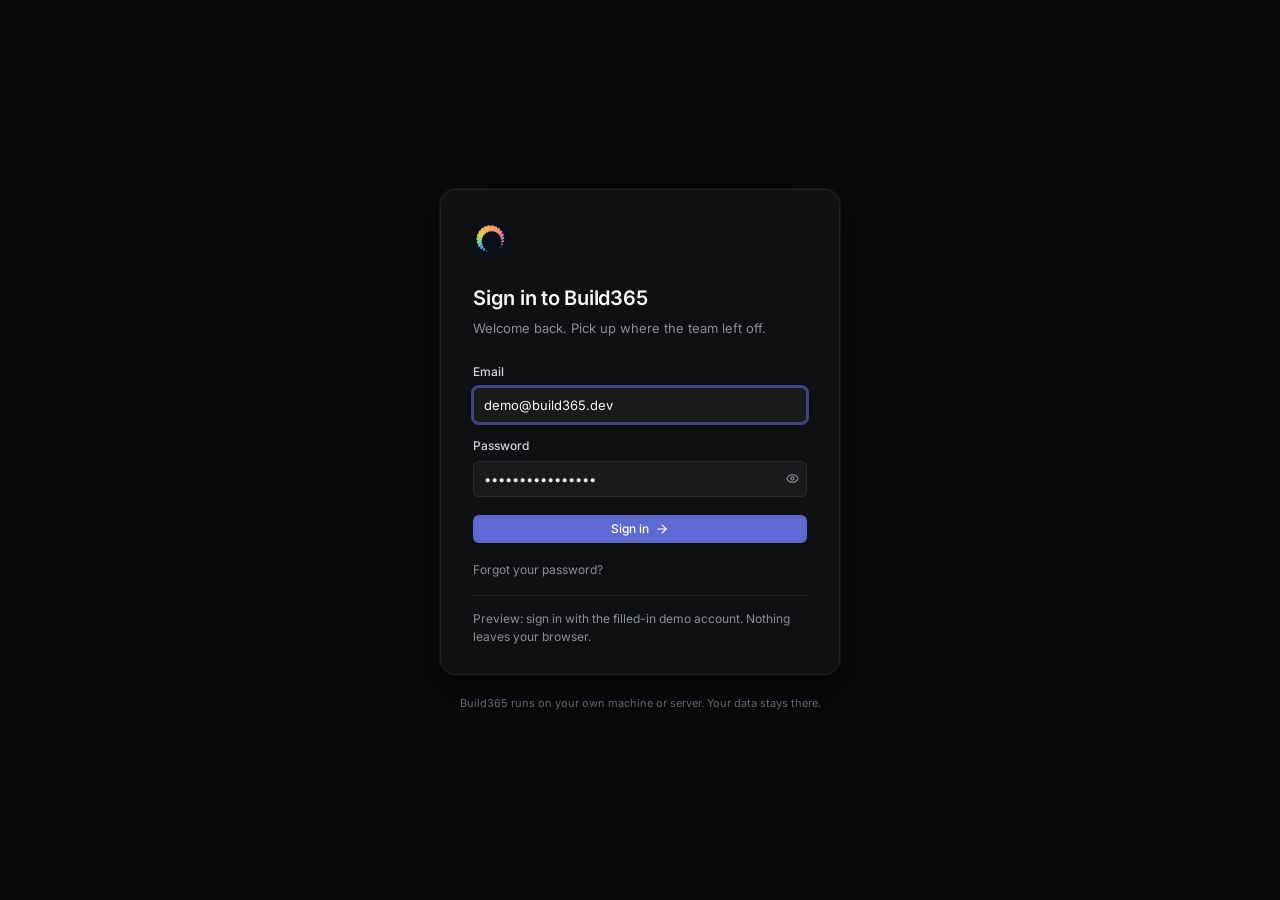
==== commit 0f286511: "Logo: use the orb's exact colours, in the site and the app Co-Authored-By: Claude Sonnet 5.5 <norepl" ====
--- a/build365/app/index.html
+++ b/build365/app/index.html
@@ -14,7 +14,7 @@
         document.documentElement.dataset.theme = t;
       } catch (e) {}
     </script>
-    <script type="module" crossorigin src="./assets/index-7b6CE5de.js"></script>
+    <script type="module" crossorigin src="./assets/index-CWouITaO.js"></script>
     <link rel="stylesheet" crossorigin href="./assets/index-DOL6RhMK.css">
   </head>
   <body>
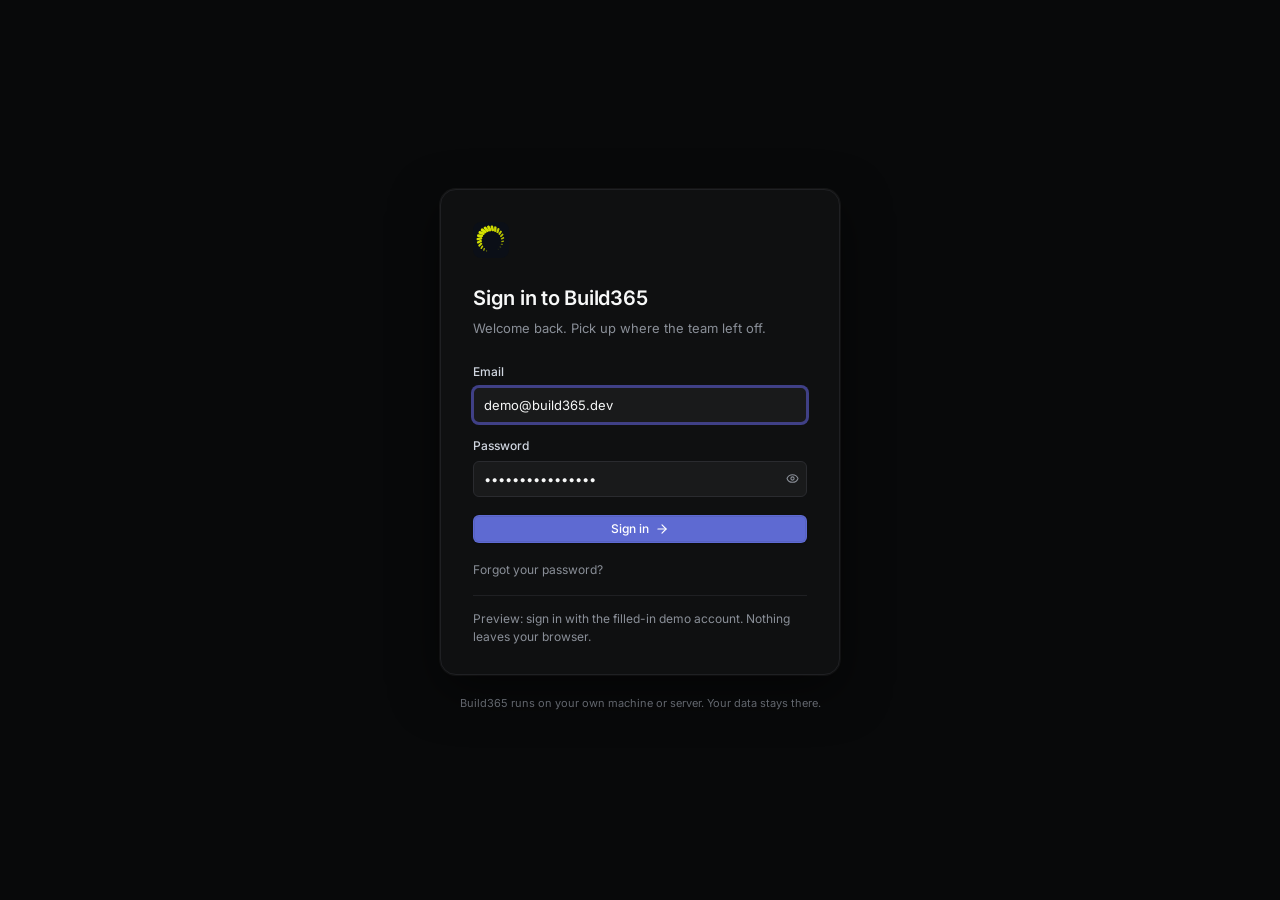
==== commit e0258965: "Logo: yellow-lime to olive gradient ring (#F1FF00 to #919900) Co-Authored-By: Claude Sonnet 5.5 <nor" ====
--- a/build365/app/index.html
+++ b/build365/app/index.html
@@ -14,7 +14,7 @@
         document.documentElement.dataset.theme = t;
       } catch (e) {}
     </script>
-    <script type="module" crossorigin src="./assets/index-CWouITaO.js"></script>
+    <script type="module" crossorigin src="./assets/index-DuC7oEFa.js"></script>
     <link rel="stylesheet" crossorigin href="./assets/index-DOL6RhMK.css">
   </head>
   <body>
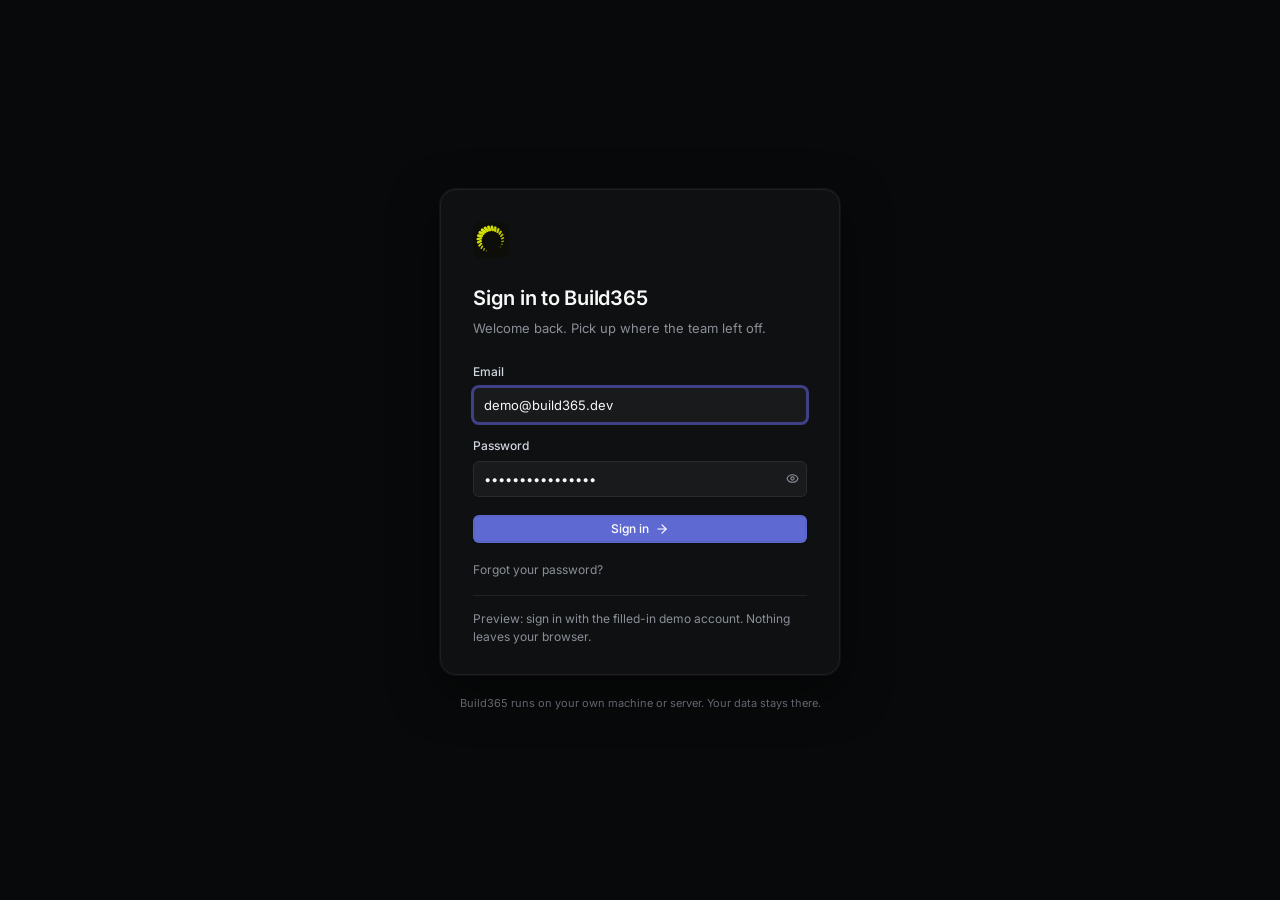
==== commit 51cc7ce7: "Build 365 site: drop blue, lime/olive/amber palette on warm graphite Co-Authored-By: Claude Sonnet 5" ====
--- a/build365/app/index.html
+++ b/build365/app/index.html
@@ -14,8 +14,8 @@
         document.documentElement.dataset.theme = t;
       } catch (e) {}
     </script>
-    <script type="module" crossorigin src="./assets/index-DuC7oEFa.js"></script>
-    <link rel="stylesheet" crossorigin href="./assets/index-DOL6RhMK.css">
+    <script type="module" crossorigin src="./assets/index-C62pL5Jk.js"></script>
+    <link rel="stylesheet" crossorigin href="./assets/index-DgYvTlWl.css">
   </head>
   <body>
     <div id="root"></div>
--- a/build365/app/assets/index-DgYvTlWl.css
+++ b/build365/app/assets/index-DgYvTlWl.css
@@ -0,0 +1 @@
+@font-face{font-family:Inter Variable;font-style:normal;font-display:swap;font-weight:100 900;src:url(./inter-cyrillic-ext-wght-normal-BOeWTOD4.woff2)format("woff2-variations");unicode-range:U+460-52F,U+1C80-1C8A,U+20B4,U+2DE0-2DFF,U+A640-A69F,U+FE2E-FE2F}@font-face{font-family:Inter Variable;font-style:normal;font-display:swap;font-weight:100 900;src:url(./inter-cyrillic-wght-normal-DqGufNeO.woff2)format("woff2-variations");unicode-range:U+301,U+400-45F,U+490-491,U+4B0-4B1,U+2116}@font-face{font-family:Inter Variable;font-style:normal;font-display:swap;font-weight:100 900;src:url(./inter-greek-ext-wght-normal-DlzME5K_.woff2)format("woff2-variations");unicode-range:U+1F??}@font-face{font-family:Inter Variable;font-style:normal;font-display:swap;font-weight:100 900;src:url(./inter-greek-wght-normal-CkhJZR-_.woff2)format("woff2-variations");unicode-range:U+370-377,U+37A-37F,U+384-38A,U+38C,U+38E-3A1,U+3A3-3FF}@font-face{font-family:Inter Variable;font-style:normal;font-display:swap;font-weight:100 900;src:url(./inter-vietnamese-wght-normal-CBcvBZtf.woff2)format("woff2-variations");unicode-range:U+102-103,U+110-111,U+128-129,U+168-169,U+1A0-1A1,U+1AF-1B0,U+300-301,U+303-304,U+308-309,U+323,U+329,U+1EA0-1EF9,U+20AB}@font-face{font-family:Inter Variable;font-style:normal;font-display:swap;font-weight:100 900;src:url(./inter-latin-ext-wght-normal-DO1Apj_S.woff2)format("woff2-variations");unicode-range:U+100-2BA,U+2BD-2C5,U+2C7-2CC,U+2CE-2D7,U+2DD-2FF,U+304,U+308,U+329,U+1D00-1DBF,U+1E00-1E9F,U+1EF2-1EFF,U+2020,U+20A0-20AB,U+20AD-20C0,U+2113,U+2C60-2C7F,U+A720-A7FF}@font-face{font-family:Inter Variable;font-style:normal;font-display:swap;font-weight:100 900;src:url(./inter-latin-wght-normal-Dx4kXJAl.woff2)format("woff2-variations");unicode-range:U+??,U+131,U+152-153,U+2BB-2BC,U+2C6,U+2DA,U+2DC,U+304,U+308,U+329,U+2000-206F,U+20AC,U+2122,U+2191,U+2193,U+2212,U+2215,U+FEFF,U+FFFD}@font-face{font-family:JetBrains Mono Variable;font-style:normal;font-display:swap;font-weight:100 800;src:url([data-uri])format("woff2-variations");unicode-range:U+460-52F,U+1C80-1C8A,U+20B4,U+2DE0-2DFF,U+A640-A69F,U+FE2E-FE2F}@font-face{font-family:JetBrains Mono Variable;font-style:normal;font-display:swap;font-weight:100 800;src:url(./jetbrains-mono-cyrillic-wght-normal-D73BlboJ.woff2)format("woff2-variations");unicode-range:U+301,U+400-45F,U+490-491,U+4B0-4B1,U+2116}@font-face{font-family:JetBrains Mono Variable;font-style:normal;font-display:swap;font-weight:100 800;src:url(./jetbrains-mono-greek-wght-normal-Bw9x6K1M.woff2)format("woff2-variations");unicode-range:U+370-377,U+37A-37F,U+384-38A,U+38C,U+38E-3A1,U+3A3-3FF}@font-face{font-family:JetBrains Mono Variable;font-style:normal;font-display:swap;font-weight:100 800;src:url(./jetbrains-mono-vietnamese-wght-normal-Bt-aOZkq.woff2)format("woff2-variations");unicode-range:U+102-103,U+110-111,U+128-129,U+168-169,U+1A0-1A1,U+1AF-1B0,U+300-301,U+303-304,U+308-309,U+323,U+329,U+1EA0-1EF9,U+20AB}@font-face{font-family:JetBrains Mono Variable;font-style:normal;font-display:swap;font-weight:100 800;src:url(./jetbrains-mono-latin-ext-wght-normal-DBQx-q_a.woff2)format("woff2-variations");unicode-range:U+100-2BA,U+2BD-2C5,U+2C7-2CC,U+2CE-2D7,U+2DD-2FF,U+304,U+308,U+329,U+1D00-1DBF,U+1E00-1E9F,U+1EF2-1EFF,U+2020,U+20A0-20AB,U+20AD-20C0,U+2113,U+2C60-2C7F,U+A720-A7FF}@font-face{font-family:JetBrains Mono Variable;font-style:normal;font-display:swap;font-weight:100 800;src:url(./jetbrains-mono-latin-wght-normal-B9CIFXIH.woff2)format("woff2-variations");unicode-range:U+??,U+131,U+152-153,U+2BB-2BC,U+2C6,U+2DA,U+2DC,U+304,U+308,U+329,U+2000-206F,U+20AC,U+2122,U+2191,U+2193,U+2212,U+2215,U+FEFF,U+FFFD}:root{--font-sans:-apple-system, BlinkMacSystemFont, "SF Pro Text", "SF Pro Display", "Inter Variable", Inter, system-ui, "Segoe UI", Roboto, sans-serif;--font-mono:"SF Mono", SFMono-Regular, ui-monospace, Menlo, "JetBrains Mono Variable", monospace;--font-features:"kern", "liga", "calt";--fw-normal:400;--fw-medium:500;--fw-semibold:600;--fs-micro:11px;--fs-mini:12px;--fs-small:13px;--fs-regular:14px;--fs-large:15px;--fs-title3:17px;--fs-title2:20px;--fs-title1:24px;--r-xs:4px;--r-sm:6px;--r-md:8px;--r-lg:12px;--r-xl:16px;--r-full:9999px;--ease:cubic-bezier(.25, .46, .45, .94);--spring:cubic-bezier(.34, 1.3, .64, 1);--t-fast:.12s;--t-med:.2s;--sidebar-w:244px;--sidebar-w-collapsed:56px;--row-h:28px;--header-h:44px;--indigo:#5e6ad2;--indigo-hover:#6c78e6;--status-backlog:#8a8f98;--status-todo:#8a8f98;--status-progress:#f2c94c;--status-done:#5e6ad2;--status-canceled:#8a8f98;--urgent:#fc7840;--red:#eb5757;--orange:#fc7840;--yellow:#f2c94c;--green:#4cb782;--teal:#26b5ce;--blue:#4ea7fc;--purple:#b59aff;--pink:#f7a8d6;--brand-navy:#141b2b;--brand-blue:#4e7cff;--brand-yellow:#f5d547;--holo-1:#f5d547;--holo-2:#ffa94d;--holo-3:#ff6f91;--holo-4:#d66bff;--holo-5:#8f7bff;--holo-6:#4e7cff;--holo-7:#3fd0e0}:root,[data-theme=dark]{--lightningcss-light: ;--lightningcss-dark:initial;color-scheme:dark;--bg:#08090a;--bg-2:#0f1011;--surface:#141516;--surface-solid:#141516;--surface-2:#191a1b;--surface-3:#232326;--elevated:#1c1c1f;--hover:#ffffff0a;--active:#ffffff12;--line:#1f2023;--line-strong:#2a2b2f;--line-tint:#ffffff0d;--text:#f7f8f8;--text-2:#d0d6e0;--text-3:#8a8f98;--text-4:#62666d;--accent:#7170ff;--accent-strong:var(--indigo);--accent-ink:#fff;--accent-bg:#5e6ad229;--accent-line:#7170ff73;--good:#4cb782;--good-bg:#4cb78224;--warn:#f2c94c;--warn-bg:#f2c94c21;--bad:#eb5757;--bad-bg:#eb575721;--info:#4ea7fc;--series:#7170ff;--series-fill:#7170ff1f;--shadow-sm:0 1px 1px #0000004d;--shadow-md:0 4px 12px #00000059, 0 0 0 1px #ffffff0a;--shadow-lg:0 16px 48px #00000080, 0 0 0 1px #ffffff0f;--focus-ring:0 0 0 2px #7170ff80;--sticky-yellow:#3a3317;--sticky-violet:#25234a;--sticky-mint:#15352b;--sticky-rose:#3d1c2a;--sticky-sky:#15293d;--board-dot:#ffffff0f}[data-theme=light]{--lightningcss-light:initial;--lightningcss-dark: ;color-scheme:light;--bg:#f4f5f8;--bg-2:#fff;--surface:#fbfbfc;--surface-solid:#fff;--surface-2:#fff;--surface-3:#eceef2;--elevated:#fff;--hover:#14161e09;--active:#14161e11;--line:#e6e7eb;--line-strong:#d8d9de;--line-tint:#14161e0d;--text:#1b1c1f;--text-2:#3c4149;--text-3:#6b6f76;--text-4:#9b9ea5;--accent:#5e6ad2;--accent-strong:var(--indigo);--accent-ink:#fff;--accent-bg:#5e6ad21a;--accent-line:#5e6ad266;--good:#2f9e6b;--good-bg:#2f9e6b1a;--warn:#b98900;--warn-bg:#f2c94c33;--bad:#d64545;--bad-bg:#d6454517;--info:#2f86d8;--series:#5e6ad2;--series-fill:#5e6ad21a;--shadow-sm:0 1px 2px #14161e0f;--shadow-md:0 4px 12px #14161e14, 0 0 0 1px #14161e0f;--shadow-lg:0 16px 48px #14161e29, 0 0 0 1px #14161e14;--focus-ring:0 0 0 2px #5e6ad266;--sticky-yellow:#fff1b8;--sticky-violet:#e4e1fd;--sticky-mint:#d3f5e6;--sticky-rose:#fde0ea;--sticky-sky:#daeefe;--board-dot:#14161e1a}.tl-wrap{position:relative}.tl-wrap:before,.tl-wrap:after{content:"";z-index:4;opacity:0;pointer-events:none;width:44px;transition:opacity var(--t-med) var(--ease);position:absolute;top:0;bottom:0}.tl-wrap:before{background:linear-gradient(to right, var(--surface), #0000);left:0}.tl-wrap:after{background:linear-gradient(to left, var(--surface), #0000);right:0}.tl-wrap.edge-l:before,.tl-wrap.edge-r:after{opacity:1}.tl-jump{z-index:5;border:1px solid var(--accent-line);border-radius:var(--r-full);background:var(--elevated);height:22px;box-shadow:var(--shadow-sm);color:var(--accent);font-size:var(--fs-micro);font-weight:var(--fw-semibold);cursor:pointer;transition:background var(--t-fast), border-color var(--t-fast);align-items:center;gap:3px;padding:0 8px;display:inline-flex;position:absolute;top:12px}.tl-jump.left{padding-left:5px;left:10px}.tl-jump.right{padding-right:5px;right:10px}.tl-jump:hover{background:var(--accent-bg);border-color:var(--accent)}.timeline{scroll-behavior:smooth;overflow:auto hidden}.timeline:focus-visible{box-shadow:inset 0 0 0 2px var(--accent-line);border-radius:var(--r-md)}.tl-canvas{position:relative}.tl-scale{border-bottom:1px solid var(--line);height:56px;position:relative}.tl-month{color:var(--text-2);font-size:var(--fs-micro);font-weight:var(--fw-medium);letter-spacing:.04em;padding-left:6px;position:absolute;top:10px}.tl-week{color:var(--text-4);font-size:var(--fs-mini);font-variant-numeric:tabular-nums;position:absolute;top:32px;transform:translate(-50%)}.tl-grid{position:relative}.tl-line{border-left:1px dotted var(--line-strong);opacity:.6;width:0;position:absolute;top:-56px;bottom:0}.tl-line.month{border-left:1px dashed var(--line-strong);opacity:1;top:-56px}.tl-today{border-left:1px solid var(--accent);z-index:3;width:0;position:absolute;top:0;bottom:0}.tl-today b{border-radius:var(--r-xs);background:var(--indigo);color:#fff;font-size:10px;font-weight:var(--fw-semibold);padding:0 5px;line-height:16px;position:absolute;bottom:6px;left:-18px}.tl-row{height:64px;position:absolute;left:0;right:0}.tl-name{height:22px;color:var(--text);font-size:var(--fs-small);font-weight:var(--fw-medium);white-space:nowrap;cursor:pointer;background:0 0;border:0;align-items:center;gap:6px;padding:0 4px;display:inline-flex;position:absolute;top:0}.tl-name .faint{font-size:var(--fs-mini);font-weight:var(--fw-normal)}.tl-bar{border:1px solid var(--line-strong);border-radius:var(--r-sm);background:var(--surface-2);cursor:pointer;height:22px;padding:0;position:absolute;top:26px;overflow:visible}.tl-bar:hover{border-color:var(--text-4)}.tl-fill{opacity:.22;border-radius:5px 0 0 5px;position:absolute;inset:0 auto 0 0}.tl-late{border:1px dashed var(--bad);border-radius:0 var(--r-sm) var(--r-sm) 0;background:repeating-linear-gradient(135deg,#0000 0 5px,#eb575724 5px 7px),linear-gradient(90deg,#0000,#eb575738);border-left:0;position:absolute;top:-1px;bottom:-1px}.tl-ms{place-items:center;display:grid;position:absolute;top:50%;transform:translate(-50%,-50%)}.tl-ms i{background:var(--text-3);border-radius:1px;width:8px;height:8px;transform:rotate(45deg)}.tl-ms i.past{background:var(--text-2)}.tl-ms em{color:var(--text-3);font-size:var(--fs-micro);white-space:nowrap;font-style:normal;position:absolute;top:18px}.spark-dot{border:2px solid var(--surface);background:var(--series);pointer-events:none;border-radius:50%;width:8px;height:8px;margin:-4px 0 0 -4px;position:absolute}.chart-tip{border:1px solid var(--line-strong);border-radius:var(--r-sm);background:var(--elevated);box-shadow:var(--shadow-md);color:var(--text);font-size:var(--fs-micro);font-weight:var(--fw-medium);white-space:nowrap;pointer-events:none;z-index:3;padding:3px 7px;position:absolute;transform:translate(-50%,-100%)}.label-pill{border:1px solid var(--line-strong);border-radius:var(--r-full);height:22px;color:var(--text-2);font-size:var(--fs-mini);font-weight:var(--fw-medium);white-space:nowrap;align-items:center;gap:6px;padding:0 8px;display:inline-flex}.label-pill i{background:var(--c,var(--text-3));border-radius:50%;width:7px;height:7px}.voice-orb{place-items:center;width:220px;max-width:100%;height:220px;margin:-8px auto 0;display:grid;position:relative}.voice-orb canvas{width:220px;height:220px;display:block}.voice-orb-centre{pointer-events:none;place-items:center;display:grid;position:absolute;inset:0}.voice-orb-toggle{pointer-events:auto;border:1px solid var(--line-strong);background:var(--surface-2);width:88px;height:88px;color:var(--text);cursor:pointer;transition:background var(--t-fast), border-color var(--t-fast), transform .2s cubic-bezier(.34, 1.3, .64, 1);border-radius:50%;place-items:center;gap:4px;display:grid}.voice-orb-toggle:hover:not(:disabled){background:var(--surface-3);border-color:var(--accent-line)}.voice-orb-toggle:active:not(:disabled){transform:scale(.96)}.voice-orb-toggle:disabled{cursor:default;opacity:.6}.voice-orb-toggle.paused{border-color:var(--accent-line)}.voice-orb-toggle svg{width:16px;height:16px;color:var(--text-2)}.voice-orb-toggle span{font-family:var(--font-mono);font-size:var(--fs-mini);font-variant-numeric:tabular-nums}.voice-status{color:var(--text-3);font-size:var(--fs-mini);text-align:center;margin:2px 0 14px}*,:before,:after{box-sizing:border-box}html,body,#root{height:100%}body{background:var(--bg);color:var(--text);font:var(--fw-normal) var(--fs-small) / 1.5 var(--font-sans);font-feature-settings:var(--font-features);-webkit-font-smoothing:antialiased;-moz-osx-font-smoothing:grayscale;text-rendering:optimizelegibility;margin:0;overflow:hidden}::selection{background:#7170ff4d}a{color:inherit;text-decoration:none}button,input,textarea,select{font:inherit;color:inherit;font-feature-settings:inherit}code,kbd,pre{font-family:var(--font-mono)}h1,h2,h3,h4{font-weight:var(--fw-semibold);letter-spacing:-.01em;margin:0}p{margin:0}svg{flex:none}:focus-visible{box-shadow:var(--focus-ring);border-radius:var(--r-sm);outline:none}.palette-input input:focus-visible,.composer-box textarea:focus-visible,.sheet-title:focus-visible,.sheet-desc:focus-visible,.inline-add input:focus-visible,.search-field input:focus-visible,.composer input:focus-visible,.term-input input:focus-visible,.tag-input input:focus-visible,.label-add input:focus-visible,.task-composer input:focus-visible{box-shadow:none}*{scrollbar-width:thin;scrollbar-color:var(--line-strong) transparent}.app{grid-template-columns:var(--sidebar-w) minmax(0, 1fr) auto;height:100%;transition:grid-template-columns var(--t-med) var(--ease);display:grid}.app.collapsed{grid-template-columns:var(--sidebar-w-collapsed) minmax(0, 1fr) auto}.main{border:1px solid var(--line);border-radius:var(--r-lg);background:var(--bg-2);flex-direction:column;min-width:0;min-height:0;margin:8px 8px 8px 0;display:flex;overflow:hidden}.views{flex:1;min-height:0;position:relative}.view{flex-direction:column;min-height:0;display:flex;position:absolute;inset:0}.view[hidden]{display:none}.topbar{height:var(--header-h);border-bottom:1px solid var(--line);flex:none;align-items:center;gap:8px;padding:0 12px 0 20px;display:flex}.topbar .title{min-width:0;color:var(--text-3);align-items:center;gap:8px;display:flex}.topbar .title svg{width:16px;height:16px}.topbar h1{font-size:var(--fs-small);font-weight:var(--fw-medium);color:var(--text);white-space:nowrap;letter-spacing:0}.topbar .sub{color:var(--text-3);font-size:var(--fs-small);white-space:nowrap;text-overflow:ellipsis;overflow:hidden}.topbar .sub:before{content:"›";color:var(--text-4);margin-right:8px}.topbar .actions{align-items:center;gap:4px;margin-left:auto;display:flex}.subbar{border-bottom:1px solid var(--line);flex:none;align-items:center;gap:8px;min-height:40px;padding:6px 12px 6px 20px;display:flex}.scroll{flex:1;min-height:0;overflow:auto}.page{max-width:1180px;margin:0 auto;padding:24px 32px 48px}.sidebar{flex-direction:column;gap:1px;min-height:0;padding:10px 8px 10px 10px;display:flex;overflow:visible}.ws-head{align-items:center;gap:2px;margin-bottom:10px;display:flex}.ws-switch{border-radius:var(--r-sm);cursor:pointer;background:0 0;border:0;align-items:center;gap:8px;min-width:0;height:30px;padding:0 6px;display:flex}.ws-switch:hover{background:var(--hover)}.ws-switch .word{font-weight:var(--fw-semibold);font-size:var(--fs-small);white-space:nowrap}.ws-switch .chev{color:var(--text-3)}.ws-head .tools{gap:2px;margin-left:auto;display:flex}.nav-label{height:28px;font-size:var(--fs-mini);font-weight:var(--fw-medium);color:var(--text-3);white-space:nowrap;align-items:center;gap:4px;margin-top:12px;padding:0 8px;display:flex}.nav-label svg{width:10px;height:10px}.nav-item{width:100%;height:var(--row-h);border-radius:var(--r-sm);color:var(--text-2);font-weight:var(--fw-medium);cursor:pointer;text-align:left;white-space:nowrap;background:0 0;border:0;align-items:center;gap:10px;padding:0 8px;display:flex;position:relative}.nav-item:hover{background:var(--hover);color:var(--text)}.nav-item.active{background:var(--active);color:var(--text)}.nav-item .icon{width:16px;height:16px;color:var(--text-3)}.nav-item.active .icon,.nav-item:hover .icon{color:var(--text-2)}.nav-item .label{text-overflow:ellipsis;flex:1;overflow:hidden}.nav-item .count{color:var(--text-3);font-size:var(--fs-mini);font-variant-numeric:tabular-nums}.nav-item .kbd-group{opacity:0;transition:opacity var(--t-fast)}.nav-item:hover .kbd-group{opacity:1}.sidebar .spacer{flex:1;min-height:12px}.model-pill{border:1px solid var(--line);border-radius:var(--r-sm);height:30px;color:var(--text-3);font-size:var(--fs-mini);cursor:pointer;white-space:nowrap;background:0 0;align-items:center;gap:8px;padding:0 8px;display:flex;overflow:hidden}.model-pill:hover{color:var(--text-2);border-color:var(--line-strong)}.model-pill .name{text-overflow:ellipsis;overflow:hidden}.nav-label{cursor:pointer;text-align:left;background:0 0;border:0;width:100%}.nav-label:hover{color:var(--text-2)}.nav-item{position:relative}.sidebar-foot{border-top:1px solid var(--line);align-items:center;gap:4px;margin-top:8px;padding-top:8px;display:flex}.account{flex:1;min-width:0;position:relative}.account-btn{border-radius:var(--r-sm);text-align:left;cursor:pointer;background:0 0;border:0;align-items:center;gap:8px;width:100%;height:36px;padding:0 6px;display:flex}.account-btn:hover{background:var(--hover)}.account-name{flex:1;min-width:0;line-height:1.2;display:grid}.account-name b{font-weight:var(--fw-medium);font-size:var(--fs-mini)}.account-name small{color:var(--text-3);font-size:var(--fs-micro)}.avatar.lg{background:var(--indigo);color:#fff;width:24px;height:24px;font-size:10px}.menu.account-menu{width:240px;top:auto;bottom:calc(100% + 6px);left:0}.menu.account-menu.side{bottom:0;left:calc(100% + 10px)}.account-who{border-bottom:1px solid var(--line);gap:2px;margin-bottom:4px;padding:8px 8px 10px;display:grid}.account-who b{font-weight:var(--fw-semibold)}.account-who span:not(.badge){color:var(--text-3);font-size:var(--fs-mini)}.account-who .badge{justify-self:start;margin-top:4px}.menu-sep{background:var(--line);height:1px;margin:4px 0}.collapse-btn{flex:none}.app.collapsed .sidebar{align-items:stretch;padding-inline:8px}.app.collapsed .sidebar .label,.app.collapsed .sidebar .count,.app.collapsed .sidebar .word,.app.collapsed .sidebar .chev,.app.collapsed .sidebar .kbd-group,.app.collapsed .sidebar .ws-head .tools,.app.collapsed .sidebar .model-pill .name{display:none}.app.collapsed .nav-label{background:var(--line);pointer-events:none;height:1px;margin:8px 6px;padding:0;font-size:0;overflow:hidden}.app.collapsed .nav-item,.app.collapsed .model-pill,.app.collapsed .ws-switch,.app.collapsed .account-btn{justify-content:center;width:100%;padding:0}.app.collapsed .nav-item{height:32px}.app.collapsed .ws-head{justify-content:center}.app.collapsed .model-pill{border-color:#0000}.app.collapsed .sidebar-foot{flex-direction:column}.app.collapsed .account,.app.collapsed .collapse-btn{width:100%}.rail-badge{background:var(--indigo);width:6px;height:6px;box-shadow:0 0 0 2px var(--bg);border-radius:50%;position:absolute;top:6px;right:10px}.rail-tip{left:calc(var(--sidebar-w-collapsed) + 6px);z-index:90;border:1px solid var(--line-strong);border-radius:var(--r-sm);background:var(--elevated);box-shadow:var(--shadow-md);color:var(--text);font-size:var(--fs-mini);font-weight:var(--fw-medium);white-space:nowrap;pointer-events:none;animation:fade var(--t-fast) var(--ease);align-items:center;gap:8px;padding:5px 8px;display:flex;position:fixed;transform:translateY(-50%)}.sidebar:has(.account-menu) .rail-tip{display:none}.link-btn{color:var(--text-3);font-size:var(--fs-mini);cursor:pointer;background:0 0;border:0;padding:0}.link-btn:hover{color:var(--text);text-decoration:underline}.auth{background:var(--bg);place-content:center;justify-items:center;gap:20px;min-height:100%;padding:32px 16px;display:grid;overflow:auto}.auth-card{border:1px solid var(--line);border-radius:var(--r-xl);background:var(--bg-2);width:min(400px,100%);box-shadow:var(--shadow-lg);animation:pop .36s var(--ease);padding:32px 32px 28px}.auth-brand{margin-bottom:20px}.auth h1{font-size:var(--fs-title2);font-weight:var(--fw-semibold);letter-spacing:-.012em;text-wrap:balance}.auth-sub{color:var(--text-3);font-size:var(--fs-small);text-wrap:pretty;margin-top:6px}.auth-form{gap:14px;margin-top:24px;display:grid}.auth-form .input{height:36px}.auth-submit{height:36px;font-size:var(--fs-small);margin-top:4px}.auth-error{border:1px solid color-mix(in srgb, var(--bad) 35%, transparent);border-radius:var(--r-sm);background:var(--bad-bg);font-size:var(--fs-mini);padding:8px 10px}.auth-foot{justify-items:start;gap:8px;margin-top:18px;display:grid}.auth-foot p{color:var(--text-3);font-size:var(--fs-mini);line-height:1.55}.auth-foot code,.auth-demo code{border:1px solid var(--line);border-radius:var(--r-xs);font-size:var(--fs-micro);color:var(--text-2);padding:1px 5px}.auth-demo{border-top:1px solid var(--line);color:var(--text-3);font-size:var(--fs-mini);margin-top:16px;padding-top:14px}.auth-legal{color:var(--text-4);font-size:var(--fs-micro)}.strength{font-size:var(--fs-micro);color:var(--text-3);align-items:center;gap:8px;display:flex}.strength-bars{gap:3px;display:flex}.strength-bars i{background:var(--surface-3);border-radius:2px;width:28px;height:3px}.strength-bars i.on.s1{background:var(--bad)}.strength-bars i.on.s2{background:var(--warn)}.strength-bars i.on.s3,.strength-bars i.on.s4{background:var(--good)}.btn{border:1px solid var(--line-strong);border-radius:var(--r-sm);background:var(--surface-2);height:28px;color:var(--text-2);font-size:var(--fs-mini);font-weight:var(--fw-medium);white-space:nowrap;cursor:pointer;box-shadow:var(--shadow-sm);transition:background var(--t-fast), border-color var(--t-fast), color var(--t-fast);justify-content:center;align-items:center;gap:6px;padding:0 10px;display:inline-flex}.btn:hover{background:var(--surface-3);color:var(--text)}.btn:disabled{opacity:.45;cursor:default}.btn svg{width:14px;height:14px}.btn.sm{height:24px;padding:0 8px}.btn.sm svg{width:13px;height:13px}.btn.icon{width:28px;padding:0}.btn.sm.icon{width:24px}.btn.ghost{box-shadow:none;color:var(--text-3);background:0 0;border-color:#0000}.btn.ghost:hover{background:var(--hover);color:var(--text)}.btn.primary{background:var(--indigo);color:#fff;border-color:#0000;box-shadow:inset 0 0 0 1px #00000014,0 1px 2px #0003}.btn.primary:hover{background:var(--indigo-hover)}.btn.danger{color:var(--bad)}.btn.danger:hover{background:var(--bad-bg)}.input,.textarea,.select{border:1px solid var(--line-strong);border-radius:var(--r-sm);background:var(--surface-2);width:100%;height:32px;font-size:var(--fs-small);transition:border-color var(--t-fast), box-shadow var(--t-fast);outline:none;padding:0 10px}.textarea{resize:vertical;height:auto;min-height:80px;padding:8px 10px;line-height:1.55}.input:focus,.textarea:focus,.select:focus{border-color:var(--accent-line);box-shadow:var(--focus-ring)}.input::placeholder,.textarea::placeholder{color:var(--text-4)}.field{align-content:start;gap:6px;display:grid}.field>span{font-size:var(--fs-mini);font-weight:var(--fw-medium);color:var(--text-2)}.field .help{font-size:var(--fs-mini);color:var(--text-3);font-weight:var(--fw-normal)}.field .help a,.steps a{color:var(--accent)}kbd,.kbd{border:1px solid var(--line-strong);border-radius:var(--r-xs);background:var(--surface-2);min-width:18px;height:18px;color:var(--text-3);font:var(--fw-medium) 11px/1 var(--font-sans);justify-content:center;align-items:center;padding:0 4px;display:inline-flex}.kbd-group{gap:2px;display:inline-flex}.badge{border:1px solid var(--line-strong);border-radius:var(--r-full);height:20px;color:var(--text-2);font-size:var(--fs-micro);font-weight:var(--fw-medium);white-space:nowrap;background:0 0;align-items:center;gap:5px;padding:0 7px;display:inline-flex}.badge svg{width:11px;height:11px}.badge.accent{color:var(--accent);border-color:var(--accent-line);background:var(--accent-bg)}.badge.good{color:var(--good);border-color:color-mix(in srgb, var(--good) 35%, transparent)}.badge.warn{color:var(--warn);border-color:color-mix(in srgb, var(--warn) 35%, transparent)}.badge.bad{color:var(--bad);border-color:color-mix(in srgb, var(--bad) 35%, transparent)}.badge.outline{color:var(--text-3)}.dot{background:var(--text-4);border-radius:50%;flex:none;width:7px;height:7px}.dot.good{background:var(--good)}.dot.warn{background:var(--warn)}.dot.bad{background:var(--bad)}.dot.accent{background:var(--accent)}.card{border:1px solid var(--line);border-radius:var(--r-md);background:var(--surface);position:relative}.card.pad{padding:16px}.card-head{border-bottom:1px solid var(--line);align-items:center;gap:8px;min-height:40px;padding:8px 12px 8px 16px;display:flex}.card-head h3{font-size:var(--fs-small);font-weight:var(--fw-medium)}.card-head>svg{width:14px;height:14px;color:var(--text-3)}.card-head .hint{color:var(--text-3);font-size:var(--fs-mini)}.card-head .actions{gap:2px;margin-left:auto;display:flex}.card-body{padding:6px}.glow-border:before{display:none}.grad-text{color:var(--text-3)}.muted{color:var(--text-2)}.faint{color:var(--text-3)}.mono{font-family:var(--font-mono);font-size:var(--fs-mini)}.row{align-items:center;gap:8px;display:flex}.stack{gap:12px;display:grid}.grow{flex:1;min-width:0}.ellipsis{text-overflow:ellipsis;white-space:nowrap;overflow:hidden}.empty{text-align:center;color:var(--text-3);place-items:center;gap:8px;padding:32px 20px;display:grid}.empty .icon-wrap{border:1px solid var(--line-strong);border-radius:var(--r-md);width:36px;height:36px;color:var(--text-3);place-items:center;display:grid}.empty .icon-wrap svg{width:18px;height:18px}.empty h4{color:var(--text-2);font-size:var(--fs-small);font-weight:var(--fw-medium)}.empty p{max-width:360px;font-size:var(--fs-mini)}.connect-card{place-items:center;min-height:100%;padding:40px 20px;display:grid}.connect-card .inner{text-align:center;justify-items:center;gap:12px;max-width:400px;display:grid}.connect-card .logo{border:1px solid var(--line-strong);border-radius:var(--r-lg);background:var(--surface);place-items:center;width:48px;height:48px;display:grid}.connect-card .logo svg{width:22px;height:22px}.connect-card h2{font-size:var(--fs-large);font-weight:var(--fw-semibold)}.connect-card p{color:var(--text-3)}.list{display:grid}.list-item{border-radius:var(--r-sm);align-items:center;gap:10px;min-height:36px;padding:6px 10px;display:flex}.list-item:hover{background:var(--hover)}.list-item .meta{color:var(--text-3);font-size:var(--fs-mini);white-space:nowrap}.avatar{background:var(--surface-3);width:20px;height:20px;color:var(--text-2);font-size:9px;font-weight:var(--fw-semibold);border-radius:50%;flex:none;place-items:center;display:grid;overflow:hidden}.avatar img{object-fit:cover;width:100%;height:100%}.tabs{border:1px solid var(--line);border-radius:var(--r-sm);background:var(--bg);gap:2px;padding:2px;display:inline-flex}.tabs button{height:24px;color:var(--text-3);font-size:var(--fs-mini);font-weight:var(--fw-medium);cursor:pointer;white-space:nowrap;background:0 0;border:0;border-radius:4px;padding:0 10px}.tabs button:hover{color:var(--text)}.tabs button.on{background:var(--surface-3);color:var(--text);box-shadow:var(--shadow-sm)}.tabs button:disabled{opacity:.4;cursor:default}.check{border:1.5px solid var(--text-4);cursor:pointer;background:0 0;border-radius:50%;flex:none;place-items:center;width:16px;height:16px;padding:0;display:grid}.check:hover{border-color:var(--text-2)}.check.on{border-color:var(--indigo);background:var(--indigo);color:#fff}.check svg{width:10px;height:10px}.spinner{width:14px;height:14px;animation:.9s linear infinite spin}@keyframes spin{to{transform:rotate(360deg)}}.error-box{border:1px solid color-mix(in srgb, var(--bad) 30%, transparent);border-radius:var(--r-md);background:var(--bad-bg);font-size:var(--fs-mini);align-items:flex-start;gap:10px;padding:10px 12px;display:flex}.error-box svg{color:var(--bad);flex:none;width:14px;height:14px;margin-top:1px}.sample-banner{border:1px solid var(--line);border-radius:var(--r-sm);color:var(--text-3);font-size:var(--fs-mini);align-items:center;gap:8px;padding:6px 10px;display:flex}.sample-banner:before{content:"";background:var(--warn);border-radius:50%;width:6px;height:6px}.overlay{z-index:50;animation:fade var(--t-fast) var(--ease);background:#00000073;place-items:start center;padding-top:14vh;display:grid;position:fixed;inset:0}[data-theme=light] .overlay{background:#14161e2e}@keyframes fade{0%{opacity:0}}.modal{border:1px solid var(--line-strong);border-radius:var(--r-lg);background:var(--elevated);width:min(620px,100vw - 32px);box-shadow:var(--shadow-lg);animation:pop var(--t-med) var(--ease);position:relative;overflow:hidden}@keyframes pop{0%{opacity:0;transform:translateY(4px)scale(.985)}}.modal-head{border-bottom:1px solid var(--line);align-items:center;gap:10px;min-height:48px;padding:8px 12px 8px 16px;display:flex}.modal-head h3{font-size:var(--fs-small);font-weight:var(--fw-medium)}.modal-body{padding:16px}.modal-foot{border-top:1px solid var(--line);justify-content:flex-end;gap:6px;padding:10px 12px;display:flex}.palette-input{border-bottom:1px solid var(--line);align-items:center;gap:10px;padding:0 16px;display:flex}.palette-input svg{color:var(--text-3);width:16px;height:16px}.palette-input input{height:52px;font-size:var(--fs-large);background:0 0;border:0;outline:0;flex:1}.palette-input input::placeholder{color:var(--text-4)}.palette-list{max-height:min(420px,55vh);padding:6px;overflow:auto}.palette-group{font-size:var(--fs-micro);font-weight:var(--fw-medium);color:var(--text-3);padding:10px 10px 4px}.palette-item{border-radius:var(--r-sm);width:100%;min-height:36px;color:var(--text-2);text-align:left;cursor:pointer;background:0 0;border:0;align-items:center;gap:10px;padding:6px 10px;display:flex}.palette-item svg{width:15px;height:15px;color:var(--text-3)}.palette-item .text{flex:1;min-width:0}.palette-item .text small{color:var(--text-3);font-size:var(--fs-mini);text-overflow:ellipsis;white-space:nowrap;display:block;overflow:hidden}.palette-item.on{background:var(--active);color:var(--text)}.palette-item.on svg{color:var(--text)}.palette-foot{border-top:1px solid var(--line);color:var(--text-3);font-size:var(--fs-micro);gap:14px;padding:8px 16px;display:flex}.palette-foot span{align-items:center;gap:5px;display:inline-flex}.voice{text-align:center;width:min(520px,100vw - 32px);padding:28px 24px 20px}.transcript{border:1px solid var(--line);border-radius:var(--r-md);background:var(--surface-2);min-height:64px;max-height:200px;font-size:var(--fs-regular);text-align:left;padding:12px 14px;line-height:1.55;overflow:auto}.transcript .interim{color:var(--text-3)}.toasts{z-index:80;justify-items:center;gap:6px;display:grid;position:fixed;bottom:20px;left:50%;transform:translate(-50%)}.toast{border:1px solid var(--line-strong);border-radius:var(--r-md);background:var(--elevated);max-width:440px;box-shadow:var(--shadow-lg);font-size:var(--fs-mini);font-weight:var(--fw-medium);animation:toastIn var(--t-med) var(--ease);align-items:center;gap:8px;padding:8px 12px;display:flex}.toast svg{width:14px;height:14px}.toast.good svg{color:var(--good)}.toast.bad svg{color:var(--bad)}.toast.info svg{color:var(--accent)}@keyframes toastIn{0%{opacity:0;transform:translateY(6px)}}.terminal{border-top:1px solid var(--line);background:var(--bg);flex-direction:column;flex:none;min-height:0;display:flex}.terminal-resize{cursor:row-resize;z-index:2;height:6px;margin-top:-3px;position:relative}.terminal-head{border-bottom:1px solid var(--line);align-items:center;gap:10px;height:36px;padding:0 8px 0 12px;display:flex}.terminal-head .cwd{color:var(--text-3);font-family:var(--font-mono);font-size:var(--fs-micro)}.terminal-body{min-height:0;font:12px/1.65 var(--font-mono);white-space:pre-wrap;word-break:break-word;cursor:text;flex:1;padding:10px 16px;overflow:auto}.term-line.cmd{color:var(--text);margin-top:6px}.term-line.cmd .ps{color:var(--accent)}.term-line.out{color:var(--text-2)}.term-line.err{color:var(--bad)}.term-line.ai{color:var(--text);font-family:var(--font-sans);font-size:var(--fs-small);border:1px solid var(--line);border-radius:var(--r-md);background:var(--surface);margin:6px 0;padding:8px 12px;line-height:1.6}.term-line.sys{color:var(--text-4)}.term-input{align-items:center;gap:8px;display:flex}.term-input .ps{color:var(--accent);white-space:nowrap}.term-input input{font:inherit;color:var(--text);caret-color:var(--accent);background:0 0;border:0;outline:0;flex:1}.term-input input::placeholder{color:var(--text-4)}.ask-dock{z-index:5;background:linear-gradient(to top, var(--bg-2) 60%, transparent);padding:12px 32px 16px;position:sticky;bottom:0}.composer-box{border:1px solid var(--line-strong);border-radius:var(--r-lg);background:var(--surface-2);max-width:760px;box-shadow:var(--shadow-md);transition:border-color var(--t-fast);margin:0 auto}.composer-box:focus-within{border-color:var(--accent-line)}.composer-box textarea{resize:none;width:100%;min-height:44px;max-height:160px;font-size:var(--fs-small);background:0 0;border:0;outline:0;padding:12px 14px 4px;line-height:1.5;display:block}.composer-box textarea::placeholder{color:var(--text-4)}.composer-tools{align-items:center;gap:4px;padding:6px 8px 8px 10px;display:flex}.composer-tools .send{border-radius:50%;width:26px;height:26px;padding:0}.prose p+p{margin-top:8px}.prose strong{font-weight:var(--fw-semibold)}.prose code{border:1px solid var(--line);border-radius:var(--r-xs);background:var(--surface-2);padding:1px 5px;font-size:.9em}.prose pre{border:1px solid var(--line);border-radius:var(--r-md);background:var(--bg);font-size:var(--fs-mini);padding:10px 12px;overflow:auto}.prose pre code{background:0 0;border:0;padding:0}.prose ul,.prose ol{margin:6px 0;padding-left:20px}.prose li+li{margin-top:2px}.prose h1,.prose h2,.prose h3{font-size:var(--fs-regular);margin:16px 0 6px}.prose a{color:var(--accent)}.prose .cite{border:1px solid var(--line-strong);border-radius:var(--r-xs);background:var(--surface-2);min-width:16px;height:16px;color:var(--text-2);font-size:10px;font-weight:var(--fw-semibold);vertical-align:1px;place-items:center;margin:0 1px;padding:0 4px;display:inline-grid}.prose .cite:hover{color:var(--accent);border-color:var(--accent-line)}.caret{background:var(--accent);vertical-align:-2px;width:6px;height:14px;margin-left:2px;animation:1s steps(2,end) infinite blink;display:inline-block}@keyframes blink{50%{opacity:0}}@media (prefers-reduced-motion:reduce){*,:before,:after{scroll-behavior:auto!important;transition-duration:.01ms!important;animation-duration:.01ms!important;animation-iteration-count:1!important}}@media (max-width:860px){.app,.app.collapsed{grid-template-columns:var(--sidebar-w-collapsed) minmax(0, 1fr)}.app .agent,.app .sidebar .label,.app .sidebar .count,.app .sidebar .word,.app .sidebar .chev,.app .sidebar .kbd-group,.app .sidebar .ws-head .tools,.app .sidebar .model-pill .name,.app .collapse-btn{display:none}.app .nav-item,.app .model-pill,.app .ws-switch,.app .account-btn{justify-content:center;width:100%;padding:0}.app .nav-label{background:var(--line);height:1px;margin:8px 6px;padding:0;font-size:0;overflow:hidden}.app .sidebar-foot{flex-direction:column}.app .account{width:100%}.app .menu.account-menu{bottom:0;left:calc(100% + 10px)}.topbar .sub{display:none}.page{padding:16px}.ask-dock{padding:10px 16px 14px}}.section-head{align-items:center;gap:8px;min-height:28px;margin:32px 0 10px;display:flex}.section-head h3{font-size:var(--fs-small);font-weight:var(--fw-semibold)}.section-head .faint{font-size:var(--fs-mini)}.section-head .actions{align-items:center;gap:6px;margin-left:auto;display:flex}.form-row{grid-template-columns:repeat(auto-fit,minmax(160px,1fr));gap:12px;display:grid}.meter{border-radius:var(--r-full);background:var(--surface-3);flex:1;height:4px;position:relative;overflow:hidden}.meter i{border-radius:var(--r-full);background:var(--accent);transition:width var(--t-med) var(--ease);position:absolute;inset:0 auto 0 0}.inline-add{border-bottom:1px solid var(--line);background:var(--surface);align-items:center;gap:10px;height:38px;padding:0 12px 0 20px;display:flex}.inline-add input{font-size:var(--fs-small);background:0 0;border:0;outline:0;flex:1}.inline-add input::placeholder{color:var(--text-4)}.card .inline-add{border-radius:var(--r-sm);border:1px dashed var(--line-strong);background:0 0;height:34px;margin:2px 2px 6px;padding-left:12px}.card .inline-add:focus-within{border-style:solid;border-color:var(--accent-line)}.search-field{border:1px solid var(--line-strong);border-radius:var(--r-sm);background:var(--surface-2);height:28px;color:var(--text-3);align-items:center;gap:6px;padding:0 8px;display:flex}.search-field:focus-within{border-color:var(--accent-line);box-shadow:var(--focus-ring)}.search-field input{min-width:0;color:var(--text);font-size:var(--fs-mini);background:0 0;border:0;outline:0;flex:1}.search-field input::placeholder{color:var(--text-4)}.input-icon{align-items:center;display:flex;position:relative}.input-icon>svg{color:var(--text-3);pointer-events:none;position:absolute;left:10px}.input-icon>.input{padding-left:32px}.input-icon.right>.input{padding-left:10px;padding-right:36px}.input-icon.right>.btn{position:absolute;right:3px}.chips{flex-wrap:wrap;gap:4px;display:flex}.chip{border:1px solid var(--line-strong);border-radius:var(--r-full);height:24px;color:var(--text-3);font-size:var(--fs-mini);font-weight:var(--fw-medium);cursor:pointer;background:0 0;padding:0 9px}.chip:hover{color:var(--text)}.chip.on{background:var(--surface-3);color:var(--text);border-color:var(--line-strong)}.menu-anchor{display:inline-flex;position:relative}.menu-trigger{border-radius:var(--r-xs);min-width:24px;height:24px;color:var(--text-2);font-size:var(--fs-mini);font-weight:var(--fw-medium);cursor:pointer;background:0 0;border:0;justify-content:center;align-items:center;gap:6px;padding:0 4px;display:inline-flex}.menu-trigger:hover{background:var(--active)}.menu-trigger.static{cursor:default}.menu-trigger.static:hover{background:0 0}.menu{z-index:40;border:1px solid var(--line-strong);border-radius:var(--r-md);background:var(--elevated);min-width:180px;box-shadow:var(--shadow-lg);animation:pop var(--t-fast) var(--ease);padding:4px;position:absolute;top:calc(100% + 4px)}.menu.left{left:0}.menu.right{right:0}.menu-item{border-radius:var(--r-sm);width:100%;height:30px;color:var(--text-2);font-size:var(--fs-mini);text-align:left;cursor:pointer;background:0 0;border:0;align-items:center;gap:8px;padding:0 8px;display:flex}.menu-item.on{background:var(--active);color:var(--text)}.menu-item kbd{margin-left:4px}.issue-group-head{z-index:2;border-bottom:1px solid var(--line);background:color-mix(in srgb, var(--surface-3) 45%, var(--bg-2));height:36px;font-size:var(--fs-small);font-weight:var(--fw-medium);align-items:center;gap:8px;padding:0 12px 0 20px;display:flex;position:sticky;top:0}.issue-group-head .n{color:var(--text-3);font-weight:var(--fw-normal)}.issue-row{border-bottom:1px solid var(--line-tint);cursor:default;align-items:center;gap:8px;height:40px;padding:0 16px 0 14px;display:flex}.issue-row[role=button]{cursor:pointer}.issue-row:hover{background:var(--hover)}.issue-row:focus-visible{box-shadow:inset 0 0 0 1px var(--accent-line);border-radius:0}.issue-key{min-width:52px;color:var(--text-3);font-size:var(--fs-mini);font-variant-numeric:tabular-nums;flex:none}.issue-title{color:var(--text);font-weight:var(--fw-medium);flex:1}.issue-row.done .issue-title{color:var(--text-3)}.issue-meta{flex:none;align-items:center;gap:6px;display:flex}.due{font-size:var(--fs-mini);color:var(--text-3);white-space:nowrap}.due.bad{color:var(--bad)}.due.warn{color:var(--warn)}.due.accent{color:var(--text-2)}.card .issue-row{border-radius:var(--r-sm);border-bottom:0;height:36px;padding:0 8px}.task-row{border-radius:var(--r-sm);align-items:center;gap:10px;min-height:40px;padding:4px 8px;display:flex}.task-row:hover{background:var(--hover)}.task-row .row-action{opacity:0;transition:opacity var(--t-fast)}.task-row:hover .row-action,.task-row:focus-within .row-action{opacity:1}.task-title{font-weight:var(--fw-medium)}.task-row.done .task-title{color:var(--text-3);text-decoration:line-through}.board-cols{flex:1;grid-auto-columns:minmax(280px,340px);grid-auto-flow:column;gap:12px;min-height:0;padding:12px 16px;display:grid;overflow:auto}.board-col{border-radius:var(--r-md);min-height:0;transition:background var(--t-fast);flex-direction:column;display:flex}.board-col.over{background:var(--hover)}.board-col-head{height:36px;font-weight:var(--fw-medium);align-items:center;gap:8px;padding:0 4px 0 8px;display:flex}.board-col-head .n{color:var(--text-3);font-weight:var(--fw-normal)}.board-col-body{align-content:start;gap:8px;padding:2px 2px 16px;display:grid;overflow:auto}.board-col-body .inline-add{border:1px solid var(--accent-line);border-radius:var(--r-md);padding-left:12px}.board-card{border:1px solid var(--line);border-radius:var(--r-md);background:var(--surface);box-shadow:var(--shadow-sm);cursor:pointer;transition:border-color var(--t-fast), background var(--t-fast);gap:6px;padding:10px 12px 12px;display:grid}.board-card:hover{border-color:var(--line-strong);background:var(--surface-2)}.board-card:active{cursor:grabbing}.board-card.done .board-card-title{color:var(--text-3)}.board-card-title{font-weight:var(--fw-medium);line-height:1.4}.prio-box{border:1px solid var(--line-strong);border-radius:var(--r-sm);place-items:center;width:22px;height:22px;display:grid}.sheet-overlay{place-items:stretch end;padding:8px}.sheet{border:1px solid var(--line-strong);border-radius:var(--r-lg);background:var(--bg-2);width:min(900px,100vw - 16px);height:100%;box-shadow:var(--shadow-lg);animation:sheetIn var(--t-med) var(--ease);flex-direction:column;display:flex;overflow:hidden}@keyframes sheetIn{0%{opacity:0;transform:translate(12px)}}.sheet-head{height:var(--header-h);border-bottom:1px solid var(--line);align-items:center;gap:8px;min-width:0;padding:0 8px 0 16px;display:flex}.sheet-body{flex:1;grid-template-columns:minmax(0,1fr) 260px;min-height:0;display:grid}.sheet-main{flex-direction:column;gap:8px;padding:32px 40px;display:flex;overflow:auto}.sheet-title{font-size:var(--fs-title2);font-weight:var(--fw-semibold);letter-spacing:-.012em;background:0 0;border:0;outline:0}.sheet-desc{resize:vertical;min-height:160px;color:var(--text-2);font-size:var(--fs-regular);background:0 0;border:0;outline:0;line-height:1.6}.sheet-desc::placeholder{color:var(--text-4)}.sheet-activity{border-top:1px solid var(--line);margin-top:24px;padding-top:20px}.sheet-activity h4{font-size:var(--fs-small);margin-bottom:10px}.activity-line{color:var(--text-3);font-size:var(--fs-mini);align-items:center;gap:10px;padding:4px 0;display:flex}.sheet-props{border-left:1px solid var(--line);align-content:start;gap:4px;padding:20px 16px;display:grid}.prop{grid-template-columns:76px minmax(0,1fr);align-items:center;gap:8px;min-height:32px;display:grid}.prop.top{align-items:start;padding-top:6px}.prop>span{color:var(--text-3);font-size:var(--fs-mini)}.prop .menu-trigger{justify-content:flex-start;width:100%;height:28px;padding:0 6px}.prop-input{height:28px;box-shadow:none;background:0 0;border-color:#0000}.prop-input:hover{background:var(--hover)}.pill-btn{cursor:pointer;background:0 0;border:0;padding:0}.pill-btn:hover .label-pill{border-color:var(--bad)}.label-add{border:1px dashed var(--line-strong);border-radius:var(--r-full);height:22px;color:var(--text-3);align-items:center;gap:4px;padding:0 8px;display:inline-flex}.label-add input{width:72px;font-size:var(--fs-mini);background:0 0;border:0;outline:0}.hero{padding:4px 0 0}.hero h2{font-size:var(--fs-title2);font-weight:var(--fw-semibold);letter-spacing:-.012em}.hero>p{font-size:var(--fs-small);margin-top:4px}.stat-strip{border:1px solid var(--line);border-radius:var(--r-md);background:var(--surface);grid-template-columns:repeat(4,minmax(0,1fr));margin-top:20px;display:grid;overflow:hidden}.hero-stat{border:0;border-left:1px solid var(--line);text-align:left;background:0 0;gap:2px;min-width:0;padding:14px 16px;display:grid}.hero-stat:first-child{border-left:0}button.hero-stat{cursor:pointer}button.hero-stat:hover{background:var(--hover)}.hero-stat .label{font-size:var(--fs-mini);color:var(--text-3)}.hero-stat .value{font-size:var(--fs-title2);font-weight:var(--fw-semibold);letter-spacing:-.02em;font-variant-numeric:tabular-nums}.hero-stat .value.warn{color:var(--warn)}.hero-stat .sub{font-size:var(--fs-mini);color:var(--text-3)}.kpi-grid{grid-template-columns:repeat(auto-fill,minmax(220px,1fr));gap:10px;display:grid}.kpi{text-align:left;cursor:pointer;transition:border-color var(--t-fast), background var(--t-fast);gap:6px;padding:14px 16px;display:grid}.kpi:hover{border-color:var(--line-strong);background:var(--surface-2)}.kpi-top{align-items:center;gap:6px;display:flex}.kpi-name{font-size:var(--fs-mini);color:var(--text-3);font-weight:var(--fw-medium)}.kpi-edit{color:var(--text-4);opacity:.4;transition:opacity var(--t-fast), color var(--t-fast);margin-left:auto}.kpi:hover .kpi-edit,.kpi:focus-visible .kpi-edit{opacity:1;color:var(--text-3)}.kpi-value{font-size:var(--fs-title1);font-weight:var(--fw-semibold);letter-spacing:-.022em;font-variant-numeric:tabular-nums;align-items:baseline;gap:8px;display:flex}.kpi-delta{font-size:var(--fs-mini);font-weight:var(--fw-medium);letter-spacing:0;align-items:center;gap:3px;display:inline-flex}.kpi-delta.good{color:var(--good)}.kpi-delta.bad{color:var(--bad)}.kpi-target{font-size:var(--fs-micro);align-items:center;gap:10px;display:flex}.dash-grid{grid-template-columns:minmax(0,1.7fr) minmax(0,1fr);gap:12px;margin-top:32px;display:grid}.vision-grid{grid-template-columns:repeat(3,minmax(0,1fr));gap:12px;display:grid}.vision-col{align-content:start;gap:8px;display:grid}.vision-col-head{height:30px;font-size:var(--fs-mini);align-items:center;gap:8px;display:flex}.horizon{font-weight:var(--fw-medium);color:var(--text);font-size:var(--fs-small)}.vision-card{border:1px solid var(--line);border-radius:var(--r-md);background:var(--surface);text-align:left;cursor:pointer;transition:border-color var(--t-fast), background var(--t-fast);gap:8px;padding:12px 14px;display:grid}.vision-card:hover{border-color:var(--line-strong);background:var(--surface-2)}.vision-card h4{font-size:var(--fs-small);font-weight:var(--fw-medium)}.vision-card p{color:var(--text-3);font-size:var(--fs-mini)}.vision-empty{border:1px dashed var(--line-strong);border-radius:var(--r-md);height:56px;color:var(--text-3);font-size:var(--fs-mini);cursor:pointer;background:0 0;justify-content:center;align-items:center;gap:6px;display:flex}.vision-empty:hover{color:var(--text);border-color:var(--text-4)}.swatch-btn{background:var(--c);cursor:pointer;width:22px;height:22px;box-shadow:0 0 0 1px var(--line-strong);border:2px solid #0000;border-radius:50%}.swatch-btn.on{border-color:var(--bg-2);box-shadow:0 0 0 2px var(--c)}.capture-row{border:0;border-bottom:1px solid var(--line-tint);text-align:left;cursor:pointer;background:0 0;align-items:center;gap:10px;width:100%;height:40px;padding:0 14px;display:flex}.capture-row:last-child{border-bottom:0}.capture-row:hover{background:var(--hover)}.capture-row .who{width:150px;font-weight:var(--fw-medium);flex:none}.capture-row .what{color:var(--text-3);flex:1}.capture-row .when{color:var(--text-3);font-size:var(--fs-mini);text-align:right;flex:none;min-width:52px}.dash-shell{--wash-a:.5;--wash-b:.16;flex-direction:column;min-height:100%;display:flex;position:relative}[data-theme=light] .dash-shell{--wash-a:.34;--wash-b:.1}.dash-wash{pointer-events:none;background:linear-gradient(to bottom, rgb(var(--brand,94 106 210) / var(--wash-a)) 0%, rgb(var(--brand,94 106 210) / var(--wash-b)) 55%, transparent 100%);height:520px;transition:background var(--t-med);position:absolute;inset:0 0 auto}.dash-shell>.page{flex:1;width:100%;position:relative}.dashboard>*+*{margin-top:32px}.dashboard>.hero{align-items:center;gap:16px;padding-top:12px;display:flex}.hero-glance{flex:none;align-items:stretch;gap:0;display:flex}.glance{border:0;border-left:1px solid var(--line-tint);text-align:left;cursor:pointer;background:0 0;align-content:center;gap:1px;min-width:86px;padding:4px 16px;display:grid}.glance:first-child{border-left:0}.glance:hover .glance-value{color:var(--accent)}.glance:hover .glance-label{color:var(--text-2)}.glance:focus-visible{border-radius:var(--r-sm)}.glance-value{font-size:var(--fs-title3);font-weight:var(--fw-semibold);letter-spacing:-.02em;font-variant-numeric:tabular-nums;transition:color var(--t-fast)}.glance-value.bad{color:var(--bad)}.glance-label{color:var(--text-3);font-size:var(--fs-micro);transition:color var(--t-fast)}@media (max-width:860px){.hero-glance{display:none}}.dashboard>.hero h2{font-size:var(--fs-title1)}.dash-tools{grid-template-columns:repeat(2,minmax(0,1fr));align-items:start;gap:12px;display:grid}.chip-grid{gap:2px;padding:6px;display:grid}.chip-btn{border-radius:var(--r-sm);height:34px;color:var(--text-2);text-align:left;cursor:pointer;background:0 0;border:0;align-items:center;gap:10px;padding:0 10px;display:flex}.chip-btn svg{flex:none;width:15px;height:15px}.chip-btn:hover{background:var(--hover);color:var(--text)}.chip-btn .kbd-group{opacity:.7}.dash-more{border-top:1px solid var(--line);padding-top:14px}.dash-more>summary{border:1px solid var(--line);border-radius:var(--r-full);background:var(--surface);width:-moz-fit-content;width:fit-content;height:28px;color:var(--text-3);font-size:var(--fs-mini);font-weight:var(--fw-medium);cursor:pointer;transition:color var(--t-fast), border-color var(--t-fast), background var(--t-fast);align-items:center;gap:8px;padding:0 12px 0 10px;list-style:none;display:inline-flex}.dash-more>summary::-webkit-details-marker{display:none}.dash-more>summary:before{content:"";width:0;height:0;transition:transform var(--t-fast) var(--ease);border-top:4px solid #0000;border-bottom:4px solid #0000;border-left:5px solid;flex:none}.dash-more[open]>summary:before{transform:rotate(90deg)}.dash-more>summary:hover{color:var(--text);border-color:var(--line-strong);background:var(--surface-2)}.dash-more>summary:focus-visible{border-radius:var(--r-full)}.dash-more-body{gap:12px;margin-top:12px;display:grid}.dash-more-body>.dash-grid{margin-top:0}.dash-more-body>.now-playing{margin-top:0!important}.dock-bar{border:1px solid var(--line-strong);border-radius:var(--r-full);background:var(--surface-2);max-width:760px;box-shadow:var(--shadow-md);transition:border-color var(--t-fast);align-items:center;gap:10px;margin:0 auto;padding:6px 6px 6px 14px;display:flex}.dock-bar:focus-within{border-color:var(--accent-line)}.dock-bar input{background:0 0;border:0;outline:0;flex:1;min-width:0;height:30px}.dock-bar input::placeholder{color:var(--text-4)}.dock-bar .send{border-radius:50%;width:30px;height:30px;padding:0}@media (max-width:900px){.dash-tools{grid-template-columns:minmax(0,1fr)}}.dash-grid.reverse{grid-template-columns:minmax(0,1.7fr) minmax(0,1fr);align-items:start}.dash-grid.reverse>section>.section-head{margin-top:0}.dash-grid.reverse>.card{margin-top:38px}.tab-n{color:var(--text-3);font-variant-numeric:tabular-nums;margin-left:4px}.wip .card-head{padding-left:10px}.voice-card .card-body{gap:6px;display:grid}.record{border:1px solid var(--line-strong);border-radius:var(--r-md);background:var(--surface-2);text-align:left;cursor:pointer;width:100%;transition:border-color var(--t-fast), background var(--t-fast);align-items:center;gap:12px;padding:12px;display:flex}.record:hover{border-color:var(--accent-line);background:var(--accent-bg)}.record b{font-weight:var(--fw-medium);display:block}.record small{color:var(--text-3);font-size:var(--fs-mini)}.record-dot{background:var(--indigo);color:#fff;width:34px;height:34px;box-shadow:0 0 0 4px var(--accent-bg);transition:box-shadow var(--t-med) var(--ease);border-radius:50%;flex:none;place-items:center;display:grid}.record:hover .record-dot{box-shadow:0 0 0 6px var(--accent-bg)}.voice-row{border-radius:var(--r-sm);align-items:center;gap:8px;padding:4px;display:flex}.voice-row:hover{background:var(--hover)}.voice-row .row-action{opacity:0}.voice-row:hover .row-action{opacity:1}.play{border:1px solid var(--line-strong);width:26px;height:26px;color:var(--text-2);cursor:pointer;background:0 0;border-radius:50%;flex:none;place-items:center;display:grid}.play:hover{color:var(--text);border-color:var(--text-4)}.play.static{cursor:default;color:var(--text-3)}.voice-text{text-align:left;cursor:pointer;background:0 0;border:0;gap:1px;min-width:0;padding:0;display:grid}.voice-text span{text-overflow:ellipsis;white-space:nowrap;font-size:var(--fs-small);overflow:hidden}.voice-text small{color:var(--text-3);font-size:var(--fs-micro)}.ask-card{margin-top:32px;overflow:hidden}.chat{flex-direction:column;min-height:0;display:flex}.chat.panel{flex:1}.chat.embedded{height:540px}.chat.embedded .agent-body{padding:20px 24px 8px}.chat.embedded .agent-empty{max-width:640px}.chat .composer-box{max-width:none}.chat.embedded .agent-composer{margin:8px 16px 16px}.agent-user-scopes{vertical-align:-1px;opacity:.8;gap:4px;margin-left:8px;display:inline-flex}.agent-suggestions button{align-items:center;gap:8px;display:flex}.scopes{flex-wrap:wrap;gap:4px;min-width:0;display:flex}.scopes.compact{scrollbar-width:none;flex-wrap:nowrap;padding-right:16px;overflow-x:auto;-webkit-mask-image:linear-gradient(90deg,#000 88%,#0000);mask-image:linear-gradient(90deg,#000 88%,#0000)}.scopes.compact::-webkit-scrollbar{display:none}.scope{border:1px solid var(--line-strong);border-radius:var(--r-full);height:22px;color:var(--text-3);font-size:var(--fs-micro);font-weight:var(--fw-medium);white-space:nowrap;cursor:pointer;transition:color var(--t-fast), border-color var(--t-fast), background var(--t-fast);background:0 0;flex:none;align-items:center;gap:5px;padding:0 8px;display:inline-flex}.scope:hover{color:var(--text);border-color:var(--text-4)}.scope.on{color:var(--text);border-color:var(--accent-line);background:var(--accent-bg)}.scope.off{opacity:.55;border-style:dashed}.scope.off:hover{opacity:1}.agent{border:1px solid var(--line);border-radius:var(--r-lg);background:var(--bg-2);width:380px;min-height:0;animation:agentIn var(--t-med) var(--ease);flex-direction:column;margin:8px 8px 8px 0;display:flex;overflow:hidden}.agent.wide{width:560px}@keyframes agentIn{0%{opacity:0;transform:translate(8px)}}.agent-head{height:var(--header-h);border-bottom:1px solid var(--line);align-items:center;gap:8px;padding:0 6px 0 14px;display:flex}.agent-head b{font-weight:var(--fw-semibold)}.agent-model{border:1px solid var(--line-strong);border-radius:var(--r-xs);color:var(--text-3);font-size:var(--fs-micro);text-overflow:ellipsis;white-space:nowrap;max-width:140px;padding:1px 6px;overflow:hidden}.agent-body{flex:1;grid-template-columns:minmax(0,1fr);align-content:start;gap:20px;min-height:0;padding:16px 16px 8px;display:grid;overflow:auto}.agent-empty{gap:8px;padding:24px 4px;display:grid}.agent-empty h3{font-size:var(--fs-regular)}.agent-empty p{color:var(--text-3);font-size:var(--fs-mini)}.agent-suggestions{gap:4px;margin-top:8px;display:grid}.agent-suggestions button{border:1px solid var(--line);border-radius:var(--r-sm);height:32px;color:var(--text-2);font-size:var(--fs-mini);text-align:left;cursor:pointer;background:0 0;padding:0 10px}.agent-suggestions button:hover{background:var(--hover);color:var(--text);border-color:var(--line-strong)}.agent-turn{grid-template-columns:minmax(0,1fr);gap:8px;min-width:0;display:grid}.agent-turn .prose{overflow-wrap:anywhere}.agent-user{border-radius:var(--r-md);background:var(--surface-3);max-width:88%;color:var(--text);font-size:var(--fs-small);white-space:pre-wrap;justify-self:end;padding:8px 12px;line-height:1.5}.agent-context{color:var(--text-3);font-size:var(--fs-mini);justify-self:end;align-items:center;gap:6px;display:inline-flex}.agent-worked{color:var(--text-3);font-size:var(--fs-mini);cursor:pointer;background:0 0;border:0;justify-self:start;align-items:center;gap:4px;padding:0;display:inline-flex}.agent-worked:hover{color:var(--text-2)}.shimmer{background:linear-gradient(90deg, var(--text-3) 30%, var(--text) 50%, var(--text-3) 70%);color:#0000;background-size:200% 100%;-webkit-background-clip:text;background-clip:text;animation:1.6s linear infinite shimmerText}@keyframes shimmerText{to{background-position:-200% 0}}.agent-sources{border:1px solid var(--line);border-radius:var(--r-md);background:var(--surface);min-width:0;font-size:var(--fs-mini);grid-template-columns:minmax(0,1fr);gap:2px;padding:6px;display:grid}.agent-sources>.faint{padding:4px 6px}.agent-sources button{border-radius:var(--r-xs);height:28px;color:var(--text-2);text-align:left;cursor:pointer;background:0 0;border:0;align-items:center;gap:8px;padding:0 6px;display:flex}.agent-sources button:hover{background:var(--hover);color:var(--text)}.agent-sources .n{border:1px solid var(--line-strong);border-radius:var(--r-xs);flex:none;place-items:center;width:16px;height:16px;font-size:10px;display:grid}.agent-sources .ellipsis{flex:1;min-width:0}.agent-sources .k{color:var(--text-4);flex:none}.agent-turn .prose{font-size:var(--fs-small);color:var(--text-2);line-height:1.6}.agent-turn .prose strong{color:var(--text)}.agent-composer{margin:8px}.agent-scope{border:1px solid var(--line-strong);border-radius:var(--r-sm);height:22px;color:var(--text-3);font-size:var(--fs-micro);font-weight:var(--fw-medium);align-items:center;gap:5px;padding:0 7px;display:inline-flex}.inbox-view{flex:1;grid-template-columns:minmax(300px,380px) minmax(0,1fr);min-height:0;display:grid}.inbox-list{border-right:1px solid var(--line);flex-direction:column;min-height:0;display:flex}.inbox-tools{border-bottom:1px solid var(--line);gap:8px;padding:10px 12px;display:grid}.inbox-items{flex:1;overflow:auto}.inbox-foot{border-top:1px solid var(--line);font-size:var(--fs-micro);align-items:center;gap:4px;padding:6px 12px;display:flex}.inbox-item{border:0;border-bottom:1px solid var(--line-tint);text-align:left;cursor:pointer;background:0 0;gap:10px;width:100%;padding:10px 12px;display:flex}.inbox-item:hover{background:var(--hover)}.inbox-item.on{background:var(--active)}.inbox-icon{background:var(--surface-3);width:24px;height:24px;color:var(--text-2);font-size:9.5px;font-weight:var(--fw-semibold);border-radius:50%;flex:none;place-items:center;display:grid}.inbox-icon svg{width:13px;height:13px}.inbox-icon.lg{width:32px;height:32px;font-size:12px}.inbox-icon.lg svg{width:16px;height:16px}.inbox-icon.k-message{color:var(--blue);background:#4ea7fc29}.inbox-icon.k-clip{color:var(--orange);background:#fc784029}.inbox-icon.k-voice{color:var(--purple);background:#b59aff2e}.inbox-icon.k-note{background:var(--accent-bg);color:var(--accent)}.inbox-who{font-weight:var(--fw-medium);font-size:var(--fs-small)}.inbox-time{font-size:var(--fs-micro);white-space:nowrap;margin-left:auto}.inbox-preview{-webkit-line-clamp:2;color:var(--text-3);font-size:var(--fs-mini);-webkit-box-orient:vertical;margin-top:1px;display:-webkit-box;overflow:hidden}.inbox-detail{min-width:0;min-height:0;display:flex}.detail{flex-direction:column;flex:1;min-height:0;display:flex}.detail-head{border-bottom:1px solid var(--line);align-items:center;gap:12px;padding:16px 24px;display:flex}.detail-head h2{font-size:var(--fs-large);font-weight:var(--fw-semibold)}.detail-body{flex:1;align-content:start;gap:14px;max-width:780px;padding:24px 32px;display:grid;overflow:auto}.detail-text{font-size:var(--fs-regular);white-space:pre-wrap;word-break:break-word;color:var(--text-2);line-height:1.65}.detail-text.bubble{border:1px solid var(--line);border-radius:var(--r-md);background:var(--surface);max-width:600px;color:var(--text);justify-self:start;padding:10px 14px}.detail-text.bubble.out{background:var(--surface-3);justify-self:end}.detail-comment{border-left:2px solid var(--accent);color:var(--text-2);font-size:var(--fs-small);padding:8px 12px}.detail-image{border-radius:var(--r-md);border:1px solid var(--line);max-width:100%}.link-card{border:1px solid var(--line);border-radius:var(--r-md);color:var(--text-2);font-size:var(--fs-mini);align-items:center;gap:8px;padding:8px 12px;display:flex}.link-card:hover{border-color:var(--line-strong);color:var(--text)}.tag-input{border:1px dashed var(--line-strong);border-radius:var(--r-full);height:20px;color:var(--text-3);align-items:center;gap:4px;padding:0 7px;display:inline-flex}.tag-input input{width:64px;font-size:var(--fs-micro);background:0 0;border:0;outline:0}.composer{border:1px solid var(--line-strong);border-radius:var(--r-md);background:var(--surface-2);align-items:center;gap:8px;margin:0 16px 16px;padding:6px 6px 6px 12px;display:flex}.composer:focus-within{border-color:var(--accent-line)}.composer input{height:28px;font-size:var(--fs-small);background:0 0;border:0;outline:0;flex:1}.split{flex:1;grid-template-columns:240px minmax(0,1fr);min-height:0;display:grid}.split-rail{border-right:1px solid var(--line);padding:8px;overflow:auto}.split-main{flex-direction:column;min-width:0;min-height:0;display:flex}.rail-label{height:28px;font-size:var(--fs-mini);font-weight:var(--fw-medium);color:var(--text-3);align-items:center;padding:0 8px;display:flex}.rail-item{border-radius:var(--r-sm);align-items:center;gap:4px;width:100%;display:flex}.rail-item:hover{background:var(--hover)}.rail-item.on{background:var(--active)}.rail-item .row-action{opacity:0}.rail-item:hover .row-action{opacity:1}.rail-main{min-height:28px;color:var(--text-2);text-align:left;cursor:pointer;font-size:var(--fs-small);background:0 0;border:0;align-items:center;gap:8px;min-width:0;padding:4px 8px;display:flex}button.rail-item.rail-main{width:100%}.rail-item.on .rail-main,button.rail-item.rail-main.on{color:var(--text)}.rail-main small{font-size:var(--fs-micro);display:block}.rail-dir{color:var(--text-3);font-size:var(--fs-mini);align-items:center;gap:6px;padding:4px 8px;display:flex}.rail-page{color:var(--text-3);font-size:var(--fs-mini);align-items:center;gap:8px;padding:4px 10px;display:flex}.rail-note{font-size:var(--fs-mini);padding:4px 8px}.repo-card{border:1px solid var(--line);border-radius:var(--r-md);background:var(--surface);font-size:var(--fs-small);gap:2px;margin:0 0 8px;padding:10px;display:grid}.figma-stage{position:relative}.figma-frame{background:#1e1e1e;border:0;flex:1;width:100%}.claude-quick{margin-bottom:12px}.quick-grid{grid-template-columns:repeat(auto-fill,minmax(220px,1fr));gap:6px;display:grid}.quick{border:1px solid var(--line);border-radius:var(--r-sm);height:34px;color:var(--text-2);text-align:left;font-size:var(--fs-mini);cursor:pointer;background:0 0;align-items:center;gap:8px;padding:0 10px;display:flex}.quick:hover:not(:disabled){background:var(--hover);color:var(--text);border-color:var(--line-strong)}.quick:disabled{opacity:.45;cursor:default}.quick svg{color:var(--text-3)}.doc-view{overflow:hidden}.doc-head{border-bottom:1px solid var(--line);height:36px;color:var(--text-3);align-items:center;gap:8px;padding:0 14px;display:flex}.doc-body{padding:20px 24px}.doc-body .prose{color:var(--text-2);font-size:var(--fs-regular);line-height:1.65}.doc-body .prose h3{color:var(--text);font-size:var(--fs-large)}.code{font:12px/1.6 var(--font-mono);white-space:pre-wrap;margin:0}.repo-hero{align-items:center;gap:14px;display:flex}.repo-hero h2{font-size:var(--fs-large)}.repo-stats{gap:24px;display:flex}.repo-stats div{text-align:right;display:grid}.repo-stats b{font-size:var(--fs-large);font-weight:var(--fw-semibold);font-variant-numeric:tabular-nums}.repo-stats span{font-size:var(--fs-micro);color:var(--text-3)}.gh-grid{grid-template-columns:repeat(2,minmax(0,1fr));gap:12px;display:grid}.gh-label{--c:#888;border:1px solid var(--line-strong);border-radius:var(--r-full);height:18px;color:var(--text-2);font-size:var(--fs-micro);font-weight:var(--fw-medium);align-items:center;gap:5px;padding:0 7px;display:inline-flex}.gh-label:before{content:"";background:var(--c);border-radius:50%;width:6px;height:6px}.stat-grid{grid-template-columns:repeat(3,minmax(0,1fr));gap:10px;display:grid}.stat-tile{gap:2px;display:grid}.stat-tile b{font-size:var(--fs-title1);font-weight:var(--fw-semibold);letter-spacing:-.022em;font-variant-numeric:tabular-nums}.analytics-grid{grid-template-columns:minmax(0,1.4fr) minmax(0,1fr);gap:12px;display:grid}.barlist{gap:2px;display:grid}.barlist-row{border-radius:var(--r-sm);justify-content:space-between;align-items:center;gap:10px;height:28px;padding:0 10px;display:flex;position:relative;overflow:hidden}.barlist-bar{border-radius:var(--r-sm);background:var(--series-fill);position:absolute;inset:0 auto 0 0}.barlist-label,.barlist-value{font-size:var(--fs-mini);position:relative}.barlist-value{font-weight:var(--fw-medium);font-variant-numeric:tabular-nums}.table-wrap{border:1px solid var(--line);border-radius:var(--r-sm);max-height:360px;overflow:auto}.table{border-collapse:collapse;width:100%;font-size:var(--fs-mini)}.table th,.table td{border-bottom:1px solid var(--line);text-align:left;white-space:nowrap;padding:7px 12px}.table th{background:var(--surface-2);color:var(--text-3);font-weight:var(--fw-medium);position:sticky;top:0}.table td{font-family:var(--font-mono);font-variant-numeric:tabular-nums}.card-body>svg,.card-body>div>svg{overflow:visible}.settings{grid-template-columns:180px minmax(0,1fr);gap:32px;max-width:1120px;display:grid}.settings-nav{align-self:start;gap:14px;display:grid;position:sticky;top:0}.settings-nav-group{gap:1px;display:grid}.settings-nav-label{color:var(--text-4);font-size:var(--fs-micro);font-weight:var(--fw-medium);padding:0 8px 4px}.settings-nav button{border-radius:var(--r-sm);height:30px;color:var(--text-2);font-size:var(--fs-small);font-weight:var(--fw-medium);text-align:left;cursor:pointer;background:0 0;border:0;align-items:center;gap:8px;padding:0 8px;display:flex}.settings-nav button svg{color:var(--text-3)}.settings-nav button:hover{background:var(--hover);color:var(--text)}.settings-nav button.on{background:var(--active);color:var(--text)}.settings-nav button.on svg{color:var(--text-2)}.settings-main{min-width:0}.settings-tabs-mobile{max-width:100%;margin-bottom:12px;display:none;overflow-x:auto}fieldset.plain{border:0;min-width:0;margin:0;padding:0}fieldset.plain:disabled{opacity:.6}.settings-section{scroll-margin-top:16px}.settings-head{border-bottom:1px solid var(--line);align-items:center;gap:12px;padding:14px 16px;display:flex}.settings-head h3{font-size:var(--fs-small);font-weight:var(--fw-semibold)}.settings-head p{font-size:var(--fs-mini)}.settings-icon{border:1px solid var(--line-strong);border-radius:var(--r-sm);width:28px;height:28px;color:var(--text-2);flex:none;place-items:center;display:grid}.settings-icon svg{width:14px;height:14px}.settings-body{gap:14px;padding:16px;display:grid}.provider-grid{grid-template-columns:repeat(auto-fill,minmax(190px,1fr));gap:6px;display:grid}.provider{border:1px solid var(--line-strong);border-radius:var(--r-md);text-align:left;cursor:pointer;background:0 0;gap:2px;padding:10px 12px;display:grid}.provider:hover{background:var(--hover)}.provider b{font-weight:var(--fw-medium)}.provider.on{border-color:var(--accent-line);background:var(--accent-bg)}.provider small{font-size:var(--fs-micro)}.steps{color:var(--text-2);font-size:var(--fs-small);gap:4px;margin:0;padding-left:18px;display:grid}.steps code,.cli-box code,.rail-note code{border:1px solid var(--line);border-radius:var(--r-xs);background:var(--surface-2);font-size:var(--fs-micro);color:var(--text);padding:1px 5px}.cli-box{border:1px solid var(--line);border-radius:var(--r-sm);background:var(--bg);color:var(--text-3);align-items:center;gap:10px;padding:8px 12px;display:flex;overflow:auto}.cli-box code{white-space:nowrap;background:0 0;border:0;padding:0}.shortcut-grid{grid-template-columns:repeat(auto-fill,minmax(240px,1fr));gap:0 24px;display:grid}.shortcut{border-bottom:1px solid var(--line-tint);height:34px;font-size:var(--fs-small);color:var(--text-2);justify-content:space-between;align-items:center;gap:10px;display:flex}.conn-hero{align-items:center;gap:12px;margin-bottom:20px;display:flex}.conn-hero h2{font-size:var(--fs-title2);font-weight:var(--fw-semibold);letter-spacing:-.012em}.conn-hero p{font-size:var(--fs-small);margin-top:2px}.conn-section{font-size:var(--fs-small);font-weight:var(--fw-semibold);align-items:center;gap:8px;margin:24px 0 10px;display:flex}.conn-section .faint{font-weight:var(--fw-normal)}.conn-grid{grid-template-columns:repeat(auto-fill,minmax(250px,1fr));gap:10px;display:grid}.conn-card{border:1px solid var(--line);border-radius:var(--r-lg);background:var(--surface);min-height:118px;color:var(--text);text-align:left;cursor:pointer;transition:border-color var(--t-fast), background var(--t-fast), transform var(--t-fast) var(--ease);align-content:start;gap:8px;padding:14px;display:grid}.conn-card:hover{border-color:var(--line-strong);background:var(--surface-2)}.conn-card:active{transform:scale(.995)}.conn-card b{font-weight:var(--fw-semibold)}.conn-card p{color:var(--text-3);font-size:var(--fs-mini);-webkit-line-clamp:2;-webkit-box-orient:vertical;line-height:1.5;display:-webkit-box;overflow:hidden}.conn-used{color:var(--text-4);font-size:var(--fs-micro);margin-top:auto}.conn-card.add{text-align:center;color:var(--text-3);background:0 0;border-style:dashed;place-content:center;justify-items:center}.conn-card.add b{color:var(--text-2);font-weight:var(--fw-medium)}.conn-card.add:hover{border-color:var(--accent-line);color:var(--accent)}.conn-card.wide{align-items:center;gap:12px;width:100%;min-height:0;display:flex}.logo-tile{border:1px solid color-mix(in srgb, var(--tint) 30%, var(--line));background:color-mix(in srgb, var(--tint) 12%, var(--surface-2));width:32px;height:32px;color:var(--tint);border-radius:9px;flex:none;place-items:center;display:grid}.status-pill{border-radius:var(--r-full);background:var(--surface-3);height:20px;color:var(--text-3);font-size:var(--fs-micro);font-weight:var(--fw-medium);white-space:nowrap;align-items:center;gap:5px;padding:0 8px;display:inline-flex}.status-pill i{background:var(--text-4);border-radius:50%;width:6px;height:6px}.status-pill.on{color:var(--good);background:var(--good-bg)}.status-pill.on i{background:var(--good)}.status-pill.error{color:var(--bad);background:var(--bad-bg)}.status-pill.error i{background:var(--bad)}.presets{font-size:var(--fs-mini);flex-wrap:wrap;align-items:center;gap:6px;margin-top:10px;display:flex}.preset{border:1px solid var(--line);border-radius:var(--r-full);height:32px;color:var(--text-2);font-size:var(--fs-mini);font-weight:var(--fw-medium);cursor:pointer;background:0 0;align-items:center;gap:8px;padding:0 10px 0 4px;display:inline-flex}.preset:hover{border-color:var(--line-strong);color:var(--text);background:var(--hover)}.preset .logo-tile{border-radius:50%;width:24px;height:24px}.preset .logo-tile svg{width:13px;height:13px}.add-menu{width:280px}.menu-item.tall{align-items:flex-start;height:auto;padding:8px}.menu-item.tall b{font-weight:var(--fw-medium);color:var(--text);display:block}.menu-item.tall small{color:var(--text-3)}.menu-item.tall svg{margin-top:2px}.sheet-icon{display:grid}.sheet-icon .logo-tile{border-radius:8px;width:28px;height:28px}.sheet-scroll{flex:1;min-height:0;overflow:auto}.sheet-foot{border-top:1px solid var(--line);justify-content:flex-end;gap:6px;padding:10px 12px;display:flex}.sheet-tabs{padding:12px 20px 0}.sheet-section{padding:20px}.sub-head{font-size:var(--fs-small);font-weight:var(--fw-semibold);align-items:center;gap:6px;margin:4px 0 8px;display:flex}.sub-head .faint{font-weight:var(--fw-normal)}.note-box{border:1px solid var(--line);border-radius:var(--r-md);background:var(--surface);color:var(--text-2);font-size:var(--fs-mini);align-items:flex-start;gap:8px;padding:10px 12px;line-height:1.5;display:flex}.note-box svg{color:var(--text-3);flex:none;margin-top:1px}.note-box.good{border-color:color-mix(in srgb, var(--good) 30%, transparent);background:var(--good-bg)}.note-box.good svg{color:var(--good)}.note-box.bad{border-color:color-mix(in srgb, var(--bad) 30%, transparent);background:var(--bad-bg)}.note-box.bad svg{color:var(--bad)}.secret-note{font-size:var(--fs-micro);margin-top:16px}.tool-list{border:1px solid var(--line);border-radius:var(--r-md);display:grid;overflow:hidden}.tool-item{border-top:1px solid var(--line-tint);gap:10px;padding:9px 12px;display:flex}.tool-item:first-child{border-top:0}.tool-item svg{margin-top:3px}.tool-item code{font-family:var(--font-mono);font-size:var(--fs-mini);color:var(--text)}.tool-item p{color:var(--text-3);font-size:var(--fs-mini);overflow-wrap:anywhere;margin-top:2px}.tool-runner{gap:10px;display:grid}.tool-runner .select{flex:1}.tool-out{border:1px solid var(--line);border-radius:var(--r-md);background:var(--bg);max-height:320px;font:12px/1.55 var(--font-mono);white-space:pre-wrap;word-break:break-word;margin:0;padding:12px;overflow:auto}.tool-out.bad{border-color:color-mix(in srgb, var(--bad) 35%, transparent);color:var(--bad)}.copy-field{border:1px solid var(--line-strong);border-radius:var(--r-sm);background:var(--bg);align-items:center;gap:6px;min-width:0;padding:4px 4px 4px 10px;display:flex}.copy-field code{min-width:0;font-size:var(--fs-mini);color:var(--text-2);flex:1}.copy-field.multi{align-items:flex-start}.copy-field pre{min-width:0;font-size:var(--fs-micro);color:var(--text-2);white-space:pre;flex:1;margin:6px 0;overflow:auto}.kv-row{grid-template-columns:minmax(0,.8fr) minmax(0,1.2fr) auto;gap:6px;display:grid}.toggle-row{border:1px solid var(--line);border-radius:var(--r-md);cursor:pointer;align-items:center;gap:12px;padding:10px 12px;display:flex}.toggle-row b{font-weight:var(--fw-medium);display:block}.toggle-row small{color:var(--text-3);font-size:var(--fs-mini)}.switch{border-radius:var(--r-full);background:var(--surface-3);cursor:pointer;width:32px;height:18px;transition:background var(--t-fast);border:0;flex:none;padding:0;position:relative}.switch i{width:14px;height:14px;transition:transform var(--t-med) var(--spring);background:#fff;border-radius:50%;position:absolute;top:2px;left:2px;box-shadow:0 1px 2px #0000004d}.switch.on{background:var(--indigo)}.switch.on i{transform:translate(14px)}.segmented{grid-template-columns:1fr 1fr;gap:6px;display:grid}.segmented button{border:1px solid var(--line-strong);border-radius:var(--r-md);color:var(--text-2);text-align:left;cursor:pointer;background:0 0;align-items:center;gap:10px;padding:10px 12px;display:flex}.segmented button b{font-weight:var(--fw-medium);color:var(--text);display:block}.segmented button small{color:var(--text-3);font-size:var(--fs-micro)}.segmented button.on{border-color:var(--accent-line);background:var(--accent-bg)}.segmented button:disabled{opacity:.5;cursor:not-allowed}.cmd-row{grid-template-columns:minmax(0,.35fr) minmax(0,1fr)}.auth-row{grid-template-columns:160px minmax(0,.6fr) minmax(0,1fr);gap:6px;display:grid}.endpoint{border:1px solid var(--line);border-radius:var(--r-md);background:var(--surface);gap:6px;padding:10px;display:grid}.endpoint-line{grid-template-columns:96px minmax(0,1fr) auto;gap:6px;display:grid}.endpoint-line:nth-child(2){grid-template-columns:minmax(0,.8fr) minmax(0,1.2fr)}.method{font-family:var(--font-mono);font-size:var(--fs-mini)}.params{border-left:2px solid var(--line);gap:6px;padding-left:8px;display:grid}.param{grid-template-columns:minmax(0,1fr) 84px 96px auto auto;align-items:center;gap:6px;display:grid}.dropzone{border:1.5px dashed var(--line-strong);border-radius:var(--r-lg);color:var(--text-3);text-align:center;cursor:pointer;transition:border-color var(--t-fast), background var(--t-fast);justify-items:center;gap:6px;padding:24px;display:grid}.dropzone:hover{border-color:var(--accent-line);background:var(--accent-bg);color:var(--text-2)}.dropzone b{color:var(--text);font-weight:var(--fw-medium)}.dropzone small{font-size:var(--fs-mini)}.list-item.member{min-height:52px}.board-wrap{flex:1;min-height:0;position:relative;overflow:hidden}.board{touch-action:none;-webkit-user-select:none;user-select:none;background-color:var(--bg-2);background-image:radial-gradient(circle, var(--board-dot) 1px, transparent 1.2px);width:100%;height:100%;display:block}.bi{cursor:move}.bi-text{width:100%;height:100%;color:var(--text);font:var(--fw-medium) 14px/1.4 var(--font-sans);font-feature-settings:var(--font-features);white-space:pre-wrap;word-break:break-word;padding:14px;overflow:hidden}[data-theme=light] .bi-text.t-sticky{color:#1d1d27}.bi-text.t-rect,.bi-text.t-ellipse{text-align:center;place-items:center;display:grid}.bi-text.t-text{font-weight:var(--fw-semibold);letter-spacing:-.015em;padding:4px;line-height:1.2}.sel-box{fill:none;stroke:var(--accent);stroke-width:1.5px;vector-effect:non-scaling-stroke;pointer-events:none}.handle{fill:var(--bg-2);stroke:var(--accent);cursor:nwse-resize}.marquee{fill:#7170ff14;stroke:var(--accent)}.board-editor{z-index:4;border:1.5px solid var(--accent);resize:none;color:var(--text);font-family:var(--font-sans);font-weight:var(--fw-medium);background:0 0;border-radius:4px;outline:0;line-height:1.4;position:absolute}.board-editor.t-sticky{background:var(--sticky-yellow)}[data-theme=light] .board-editor.t-sticky{color:#1d1d27}.board-editor.t-text{font-weight:var(--fw-semibold);line-height:1.2}.board-toolbar{border-radius:var(--r-lg);background:var(--elevated);border-color:var(--line-strong);box-shadow:var(--shadow-lg);align-items:center;gap:2px;padding:4px;display:flex;position:absolute;bottom:16px;left:50%;transform:translate(-50%)}.board-toolbar .tool{border-radius:var(--r-md);width:32px;height:32px;color:var(--text-3);cursor:pointer;background:0 0;border:0;place-items:center;display:grid}.board-toolbar .tool svg{width:16px;height:16px}.board-toolbar .tool:hover{background:var(--hover);color:var(--text)}.board-toolbar .tool.on{background:var(--accent-bg);color:var(--accent)}.board-toolbar .sep{background:var(--line-strong);width:1px;height:20px;margin:0 6px}.color-dot{border:2px solid var(--elevated);cursor:pointer;width:16px;height:16px;box-shadow:0 0 0 1px var(--line-strong);border-radius:50%;margin:0 3px}.color-dot.on{box-shadow:0 0 0 1.5px var(--accent)}.board-zoom{border-radius:var(--r-md);background:var(--elevated);border-color:var(--line-strong);box-shadow:var(--shadow-md);align-items:center;gap:2px;padding:3px;display:flex;position:absolute;bottom:16px;right:12px}.board-hint{color:var(--text-3);pointer-events:none;text-align:center;place-content:center;justify-items:center;gap:8px;display:grid;position:absolute;inset:0}@media (max-width:1100px){.dash-grid,.dash-grid.reverse,.analytics-grid,.gh-grid,.vision-grid{grid-template-columns:minmax(0,1fr)}.dash-grid.reverse>.card{margin-top:0}.stat-strip{grid-template-columns:repeat(2,minmax(0,1fr))}.hero-stat:nth-child(3){border-left:0}.hero-stat:nth-child(n+3){border-top:1px solid var(--line)}.settings{grid-template-columns:minmax(0,1fr)}.settings-nav{display:none}.settings-tabs-mobile{display:inline-flex}.sheet-body{grid-template-columns:minmax(0,1fr)}.sheet-props{border-left:0;border-top:1px solid var(--line)}.agent,.agent.wide{width:340px}}@media (max-width:860px){.inbox-view{grid-template-columns:minmax(0,1fr)}.inbox-detail{display:none}.split{grid-template-columns:minmax(0,1fr)}.split-rail{border-right:0;border-bottom:1px solid var(--line);max-height:200px}.stat-grid{grid-template-columns:minmax(0,1fr)}.repo-stats,.issue-key,.issue-meta .label-pill,.capture-row .who{display:none}.board-toolbar{left:8px;right:8px;overflow-x:auto;transform:none}.board-zoom{display:none}.sheet-main{padding:20px}.auth-row,.param,.kv-row,.segmented,.cmd-row{grid-template-columns:minmax(0,1fr)}.conn-hero{flex-wrap:wrap}}.now-playing{overflow:hidden}.np-body{align-items:center;gap:12px;padding:10px 12px;display:flex}.np-art{border-radius:var(--r-sm);background:var(--surface-2);object-fit:cover;flex:none;place-items:center;width:40px;height:40px;display:grid}.np-text{flex-direction:column;flex:1;gap:2px;min-width:0;display:flex}.np-text>*{text-overflow:ellipsis;white-space:nowrap;overflow:hidden}.np-title{color:var(--text);font-weight:var(--fw-medium);text-decoration:none}.np-title:hover{text-decoration:underline}.np-controls{align-items:center;gap:4px;display:flex}.np-bar{background:var(--surface-3);height:2px}.np-bar i{background:var(--accent);height:100%;transition:width 1s linear;display:block}.dashboard section>.section-head{margin-top:0}.dashboard>.hero h2{letter-spacing:-.025em}.goal-grid{grid-template-columns:repeat(3,minmax(0,1fr));gap:12px;display:grid}.goal{--tone:var(--accent);min-height:132px;transition:border-color var(--t-fast), transform var(--t-fast), box-shadow var(--t-fast);align-content:space-between;gap:14px;padding:16px 16px 14px;display:grid;position:relative;overflow:hidden}.goal:before{content:"";background:var(--tone);opacity:.85;height:2px;position:absolute;inset:0 0 auto}.goal.tone-muted{--tone:var(--text-4)}.goal-top{justify-content:space-between;align-items:center;display:flex}.goal-rank{font-family:var(--font-mono);font-size:var(--fs-mini);letter-spacing:.06em;color:var(--text-4)}.goal-prio{border-radius:var(--r-full);background:color-mix(in srgb, var(--tone) 14%, transparent);height:20px;color:var(--tone);font-size:var(--fs-micro);font-weight:var(--fw-medium);align-items:center;gap:5px;padding:0 8px;display:inline-flex}.goal-title{color:var(--text);text-align:left;cursor:pointer;font-size:var(--fs-regular,14px);font-weight:var(--fw-semibold);letter-spacing:-.012em;-webkit-line-clamp:2;background:0 0;border:0;-webkit-box-orient:vertical;padding:0;line-height:1.35;display:-webkit-box;overflow:hidden}.goal-title:hover{color:var(--accent)}.goal-foot{border-top:1px solid var(--line-tint);min-width:0;font-size:var(--fs-mini);align-items:center;gap:8px;padding-top:10px;display:flex}.goal-owner{max-width:140px;color:var(--text-2);cursor:pointer;align-items:center;gap:6px;display:inline-flex}.goal-owner:hover{color:var(--text)}.avatar.sm{background:var(--indigo);color:#fff;width:20px;height:20px;font-size:9px}.avatar.sm.ghost{border:1px dashed var(--text-4);background:0 0}.dash-main{grid-template-columns:minmax(0,1fr) 300px;align-items:start;gap:16px;display:grid}.dash-main>section{flex-direction:column;min-width:0;display:flex}.dash-main .timeline{min-height:180px}.launchpad .chip-grid{padding:6px}.launchpad .section-head.sub{margin-top:16px}.tile-grid{grid-template-columns:repeat(var(--tile-cols,4), minmax(0, 1fr));gap:4px;padding:8px;display:grid}.tile-btn{border-radius:var(--r-md);color:var(--text-3);font-size:var(--fs-micro);cursor:pointer;transition:background var(--t-fast), color var(--t-fast), transform var(--t-fast);background:0 0;border:0;justify-items:center;gap:6px;padding:10px 2px 8px;display:grid;font-size:10.5px!important}.tile-btn svg{width:18px;height:18px}.tile-btn span{max-width:100%}.tile-btn:hover{background:var(--hover);color:var(--text);transform:translateY(-1px)}.tile-btn:focus-visible{border-radius:var(--r-md)}.tile-btn .ellipsis{max-width:100%}.launchpad .chip-btn .kbd-group{opacity:.45;transition:opacity var(--t-fast)}.launchpad .chip-btn:hover .kbd-group,.launchpad .chip-btn:focus-visible .kbd-group{opacity:1}@media (max-width:1100px){.dash-main{grid-template-columns:minmax(0,1fr)}}@media (max-width:900px){.goal-grid{grid-template-columns:minmax(0,1fr)}}.wash-off .dash-wash{display:none}.wash-soft{--wash-a:.22;--wash-b:.07}[data-theme=light] .wash-soft{--wash-a:.16;--wash-b:.05}.width-wide>.page.dashboard{max-width:none}.density-compact .dashboard>*+*{margin-top:20px}.density-compact .goal{gap:8px;min-height:104px;padding:12px 14px 10px}.density-compact .kpi{gap:4px;padding:10px 12px}.density-compact .chip-btn{height:30px}.density-compact .tile-btn{padding:6px 2px}.goal-grid.n-4{grid-template-columns:repeat(4,minmax(0,1fr))}.goal-grid.n-5,.goal-grid.n-6{grid-template-columns:repeat(3,minmax(0,1fr))}.dash-main.solo .tile-grid{grid-template-columns:repeat(auto-fill,minmax(96px,1fr))}.dash-main.solo .chip-grid{grid-template-columns:repeat(auto-fill,minmax(240px,1fr))}@media (max-width:1100px){.goal-grid.n-4{grid-template-columns:repeat(2,minmax(0,1fr))}}@media (max-width:900px){.goal-grid.n-4,.goal-grid.n-5,.goal-grid.n-6{grid-template-columns:minmax(0,1fr)}}.bi.locked{cursor:default}.bi.hot>rect:first-child,.bi.hot>polygon,.bi.hot>ellipse{stroke:var(--accent)}.bi-text.t-round,.bi-text.t-diamond{text-align:center;place-items:center;display:grid}.bi-text.t-triangle{text-align:center;place-items:end center;padding-bottom:12%;display:grid}.bi-section-title{font:var(--fw-semibold) 15px/1.3 var(--font-sans);color:var(--text-2);white-space:nowrap;text-overflow:ellipsis;padding:9px 14px;overflow:hidden}.bi-link{align-items:center;gap:12px;width:100%;height:100%;padding:0 14px;display:flex}.bi-link .mark{border:1px solid var(--line-strong);background:var(--surface-2);border-radius:8px;flex:none;place-items:center;width:36px;height:36px;display:grid}.bi-link .txt{gap:2px;min-width:0;display:grid}.bi-link b{color:var(--text);font:var(--fw-semibold) 14px/1.25 var(--font-sans);text-overflow:ellipsis;white-space:nowrap;overflow:hidden}.bi-link i{color:var(--text-3);font:normal var(--fw-normal) 12px/1.2 var(--font-sans);text-overflow:ellipsis;white-space:nowrap;overflow:hidden}.sel-box.locked{stroke-dasharray:4 3}.handle.nw,.handle.se{cursor:nwse-resize}.handle.ne,.handle.sw{cursor:nesw-resize}.conn-end{fill:var(--bg-2);stroke:var(--accent);cursor:crosshair}.conn-end.attached{fill:var(--accent)}.magnet{fill:var(--bg-2);stroke:var(--accent);pointer-events:none}.magnet.on{fill:var(--accent)}.quick circle:nth-child(2){fill:var(--elevated);stroke:var(--accent)}.quick path{fill:none;stroke:var(--accent);stroke-linecap:round;pointer-events:none}.quick:hover circle:nth-child(2){fill:var(--accent)}.quick:hover path{stroke:var(--accent-ink)}.guide{stroke:var(--pink);pointer-events:none}.board-editor.t-connector,.board-editor.t-section,.board-editor.t-link{background:var(--elevated);font-weight:var(--fw-medium);border-radius:6px;line-height:1.3}.board-editor.t-rect,.board-editor.t-round,.board-editor.t-ellipse,.board-editor.t-diamond,.board-editor.t-triangle{background:color-mix(in srgb, var(--bg-2) 82%, transparent)}.board-context{z-index:5;border-radius:var(--r-lg);background:var(--elevated);border-color:var(--line-strong);max-width:calc(100% - 24px);box-shadow:var(--shadow-lg);flex-wrap:wrap;justify-content:center;align-items:center;gap:2px;padding:4px;display:flex;position:absolute;top:12px;left:50%;transform:translate(-50%)}.bar-seg{align-items:center;gap:1px;padding:0 4px;display:flex}.bar-seg+.bar-seg{border-left:1px solid var(--line-strong)}.board-context .tool,.board-options .tool{border-radius:var(--r-md);width:30px;height:30px;color:var(--text-3);cursor:pointer;background:0 0;border:0;place-items:center;display:grid}.board-context .tool:hover,.board-options .tool:hover{background:var(--hover);color:var(--text)}.board-context .tool.on,.board-options .tool.on{background:var(--accent-bg);color:var(--accent)}.bar-select{color:var(--text-3);font-size:var(--fs-mini);align-items:center;gap:4px;display:flex}.select.sm,.input.sm{width:auto;height:24px;font-size:var(--fs-mini);padding:0 6px}.input.sm.grow{width:100%}.weight-swatch{background:currentColor;border-radius:2px;width:16px;display:block}.dist{font-size:15px;line-height:1}.board-options{z-index:5;border-radius:var(--r-lg);background:var(--elevated);border-color:var(--line-strong);box-shadow:var(--shadow-md);align-items:center;gap:2px;padding:4px;display:flex;position:absolute;bottom:68px;left:50%;transform:translate(-50%)}.board-options .sep{background:var(--line-strong);width:1px;height:20px;margin:0 6px}.board-options .tool.emoji{font-size:17px}.options-hint{max-width:260px;color:var(--text-3);font-size:var(--fs-mini);margin:0 8px;line-height:1.3}.board-error{z-index:6;border:1px solid var(--bad);border-radius:var(--r-md);background:var(--bad-bg);color:var(--bad);font-size:var(--fs-mini);padding:6px 12px;position:absolute;top:12px;left:50%;transform:translate(-50%)}.board-context~.board-error{top:58px}.btn.on{background:var(--accent-bg);color:var(--accent)}.btn.danger-solid{background:var(--bad);color:#fff}.board-switch{max-width:240px;color:var(--text);font-weight:var(--fw-medium);align-items:center;gap:4px;display:inline-flex}.board-switch>span{text-overflow:ellipsis;white-space:nowrap;overflow:hidden}.board-name{width:200px}.save-state{color:var(--text-4);font-size:var(--fs-mini);white-space:nowrap}.save-state.saving{color:var(--text-3)}.save-state.error{color:var(--bad)}.peer-stack{margin-left:4px;display:inline-flex}.peer-stack .avatar{border:2px solid var(--bg-2);background:hsl(var(--h) 55% 45%);color:#fff;width:22px;height:22px;margin-left:-6px}.peer-stack .avatar:first-child{margin-left:0}.peer-stack .avatar.more{background:var(--surface-3);color:var(--text-2)}.peer-cursor{z-index:4;pointer-events:none;align-items:flex-start;gap:2px;transition:transform 90ms linear;display:flex;position:absolute;top:0;left:0}.peer-cursor svg{fill:hsl(var(--h) 70% 55%);stroke:#fff;stroke-width:1px}.peer-cursor span{background:hsl(var(--h) 60% 42%);color:#fff;font-size:11px;font-weight:var(--fw-medium);white-space:nowrap;border-radius:4px;margin-top:12px;padding:1px 6px}.comment-pin{z-index:3;border:2px solid var(--bg-2);background:var(--indigo);color:#fff;width:26px;height:26px;font-size:10px;font-weight:var(--fw-semibold);cursor:pointer;box-shadow:var(--shadow-md);border-radius:50% 50% 50% 4px;place-items:center;display:grid;position:absolute;transform:translate(-4px,-22px)}.comment-pin.resolved{background:var(--text-4)}.comment-pin.open{outline:2px solid var(--accent-line)}.comment-pin i{background:var(--bg-2);min-width:14px;color:var(--text);font:normal var(--fw-semibold) 9px/14px var(--font-sans);text-align:center;box-shadow:0 0 0 1px var(--line-strong);border-radius:7px;padding:0 3px;position:absolute;top:-6px;right:-6px}.comment-pop{z-index:6;background:var(--elevated);border-color:var(--line-strong);width:288px;box-shadow:var(--shadow-lg);padding:10px;position:absolute}.comment-pop.draft{gap:8px;display:grid}.comment-thread{border-bottom:1px solid var(--line);gap:8px;padding:10px 12px;display:grid}.comment-thread.floating{border:0;padding:0}.comment-thread.resolved{opacity:.6}.comment{cursor:default;gap:8px;display:flex}.comment.reply{padding-left:14px}.comment .avatar{background:var(--indigo);color:#fff;width:22px;height:22px}.comment .who{font-size:var(--fs-mini)}.comment p{font-size:var(--fs-small);white-space:pre-wrap;word-break:break-word;margin-top:2px;line-height:1.45}.board-panel{z-index:5;background:var(--elevated);border-color:var(--line-strong);width:320px;max-width:calc(100% - 16px);box-shadow:var(--shadow-lg);flex-direction:column;display:flex;position:absolute;top:8px;bottom:8px;right:8px;overflow:hidden}.board-panel-head{border-bottom:1px solid var(--line);align-items:center;gap:2px;padding:6px 8px;display:flex}.board-panel-head .tab{border-radius:var(--r-sm);height:26px;color:var(--text-3);font-size:var(--fs-mini);font-weight:var(--fw-medium);cursor:pointer;background:0 0;border:0;align-items:center;gap:6px;padding:0 8px;display:inline-flex}.board-panel-head .tab.on{background:var(--active);color:var(--text)}.board-panel-body{flex:1;align-content:start;gap:8px;min-height:0;padding:10px 0;display:grid;overflow:auto}.board-panel-body>form,.board-panel-body>p,.board-panel-body>.version-row,.board-panel-body>.check-row{margin-left:12px;margin-right:12px}.check-row{color:var(--text-3);font-size:var(--fs-mini);align-items:center;gap:8px;display:flex}.pad{padding:4px 0}.version-row{border-bottom:1px solid var(--line);align-items:center;gap:6px;padding:8px 0;display:flex}.version-row b{font-weight:var(--fw-medium);display:block}.version-row .faint{font-size:var(--fs-mini)}.template-grid{grid-template-columns:repeat(2,minmax(0,1fr));gap:8px;display:grid}.template{border:1px solid var(--line-strong);border-radius:var(--r-md);color:var(--text-2);text-align:left;cursor:pointer;background:0 0;gap:2px;padding:10px 12px;display:grid}.template b{color:var(--text);font-weight:var(--fw-medium)}.template span{color:var(--text-3);font-size:var(--fs-mini)}.template:hover{background:var(--hover)}.template.on{border-color:var(--accent-line);background:var(--accent-bg)}.kb-pick{border:1px solid var(--line);border-radius:var(--r-md);max-height:190px;display:grid;overflow:auto}.kb-pick-row{border:0;border-bottom:1px solid var(--line);min-height:34px;color:var(--text-2);font-size:var(--fs-small);text-align:left;cursor:pointer;background:0 0;align-items:center;gap:10px;padding:0 10px;display:flex}.kb-pick-row:last-child{border-bottom:0}.kb-pick-row:hover{background:var(--hover);color:var(--text)}.field .help.bad{color:var(--bad)}@media (max-width:860px){.board-context{top:8px}.board-panel{width:calc(100% - 16px)}.board-options{max-width:calc(100% - 16px);bottom:64px;overflow-x:auto}.board-name{width:120px}}.split.kb{grid-template-columns:272px minmax(0,1fr)}.kb-rail{flex-direction:column;gap:1px;padding:8px 6px;display:flex}.kb-search{width:260px;margin-right:6px}.kb-search .btn{position:absolute;right:2px}.kb-search .input{width:100%;padding-left:30px;padding-right:28px}.kb-space{border-radius:var(--r-sm);width:100%;min-height:30px;color:var(--text-2);text-align:left;cursor:pointer;background:0 0;border:0;align-items:center;display:flex}.kb-space:hover,.kb-node:hover{background:var(--hover)}.kb-space.on{background:var(--active);color:var(--text)}.kb-space.over,.kb-node.over{background:var(--accent-bg);outline:1px solid var(--accent-line)}.kb-node-main{min-width:0;min-height:28px;color:inherit;font-size:var(--fs-small);text-align:left;cursor:pointer;background:0 0;border:0;flex:1;align-items:center;gap:8px;padding:0 8px;display:flex}.kb-node-main>span:not(.mark){text-overflow:ellipsis;white-space:nowrap;flex:1;overflow:hidden}.kb-node-main small{color:var(--text-4);font-size:var(--fs-micro);font-variant-numeric:tabular-nums}.kb-tree{border-left:1px solid var(--line);margin:2px 0 6px 10px;padding-left:4px}.kb-node{border-radius:var(--r-sm);min-height:26px;color:var(--text-2);align-items:center;padding-right:4px;display:flex}.kb-node.on{background:var(--active);color:var(--text)}.kb-node .kb-node-main{font-size:var(--fs-mini);min-height:26px;padding-left:2px}.kb-chev{width:16px;height:16px;color:var(--text-4);cursor:pointer;background:0 0;border:0;border-radius:3px;flex:none;place-items:center;display:grid}.kb-chev:hover{background:var(--active);color:var(--text-2)}.ic{flex:none}.ic.ic-folder{color:var(--text-3)}.ic.ic-page{color:var(--accent)}.ic.ic-file{color:var(--text-3)}.kb-main{position:relative}.kb-scroll{flex:1;min-height:0;overflow:auto}.kb-page{flex-direction:column;flex:1;min-height:0;display:flex}.kb-page-head{border-bottom:1px solid var(--line);align-items:center;gap:6px;min-height:44px;padding:6px 16px;display:flex}.kb-page-body{flex:1;min-height:0;display:flex;overflow:auto}.kb-doc{flex:1;min-width:0;max-width:820px;margin:0 auto;padding:28px 32px 80px}.kb-doc.wide{max-width:980px}.kb-crumbs{min-width:0;color:var(--text-4);font-size:var(--fs-mini);flex-wrap:wrap;align-items:center;gap:4px;display:flex}.kb-crumbs button{color:var(--text-3);font-size:inherit;cursor:pointer;background:0 0;border:0;border-radius:4px;padding:2px 4px}.kb-crumbs button:hover{background:var(--hover);color:var(--text)}.kb-crumbs .cur{align-items:center;gap:4px;display:inline-flex}.kb-crumbs b{font-weight:var(--fw-medium);color:var(--text-2)}.kb-doc>.kb-crumbs{margin-bottom:14px}.kb-title{width:100%;color:var(--text);font:var(--fw-semibold) 30px/1.2 var(--font-sans);letter-spacing:-.02em;background:0 0;border:0;outline:0;padding:0}.kb-title.static{margin:0;font-size:26px}.kb-title::placeholder{color:var(--text-4)}.kb-meta{color:var(--text-3);font-size:var(--fs-mini);margin-top:6px}.kb-source{font-size:var(--fs-mini);color:var(--text-3);align-items:center;gap:8px;min-height:28px;margin-top:10px;display:flex}.kb-source.live{border:1px solid var(--line);border-radius:var(--r-md);background:var(--surface);padding:6px 6px 6px 10px}.kb-source.editing{gap:6px}.kb-source .input{height:28px;font-size:var(--fs-mini)}.kb-source-hint{white-space:nowrap}.kb-source .link{color:var(--accent);font-size:var(--fs-mini);cursor:pointer;background:0 0;border:0;align-items:center;gap:5px;padding:0;display:inline-flex}.kb-source .link:hover{text-decoration:underline}@media (max-width:860px){.kb-source-hint{display:none}}.kb-tags{flex-wrap:wrap;align-items:center;gap:6px;margin:12px 0 18px;display:flex}.kb-tags .badge button{color:var(--text-3);cursor:pointer;background:0 0;border:0;margin-left:4px}.tag-input{min-width:80px;height:22px;color:var(--text);font-size:var(--fs-mini);background:0 0;border:0;outline:0}.kb-toolbar{border:1px solid var(--line);border-radius:var(--r-md);background:var(--surface);z-index:2;gap:2px;margin:0 -4px 10px;padding:4px;display:flex;position:sticky;top:0}.kb-toolbar button{border-radius:var(--r-sm);width:28px;height:28px;color:var(--text-3);cursor:pointer;background:0 0;border:0;place-items:center;display:grid}.kb-toolbar button:hover{background:var(--hover);color:var(--text)}.kb-editor{resize:none;width:100%;min-height:60vh;color:var(--text);font:14px/1.7 var(--font-mono);tab-size:2;field-sizing:content;background:0 0;border:0;outline:0;padding:0}.kb-banner{border:1px solid color-mix(in srgb, var(--warn) 40%, transparent);border-radius:var(--r-md);background:var(--warn-bg);color:var(--text);font-size:var(--fs-small);align-items:center;gap:8px;margin:0 0 12px;padding:8px 12px;display:flex}.kb-page>.kb-banner{margin:10px 16px 0}.kb-history{flex:none;align-self:flex-start;width:260px;margin:20px 16px 0 0;padding:12px}.kb-history h4{font-size:var(--fs-small);margin-bottom:6px}.kb-backlinks{border-top:1px solid var(--line);margin-top:40px;padding-top:16px}.kb-backlinks h4{color:var(--text-3);font-size:var(--fs-mini);font-weight:var(--fw-medium);margin-bottom:6px}.link{color:var(--accent);cursor:pointer;font:inherit;background:0 0;border:0;padding:0}.md{color:var(--text-2);font-size:15px;line-height:1.7}.md>*+*{margin-top:12px}.md h1,.md h2,.md h3,.md h4{color:var(--text);font-weight:var(--fw-semibold);letter-spacing:-.015em;line-height:1.3}.md h1{margin-top:28px;font-size:24px}.md h2{margin-top:24px;font-size:19px}.md h3{margin-top:18px;font-size:16px}.md h4,.md h5,.md h6{font-size:14px}.md a{color:var(--accent);text-underline-offset:2px;text-decoration:underline;-webkit-text-decoration-color:color-mix(in srgb, var(--accent) 40%, transparent);text-decoration-color:color-mix(in srgb, var(--accent) 40%, transparent)}.md a.wiki{text-decoration-style:dotted}.md .wiki.missing{border-bottom:1px dashed var(--text-4);color:var(--text-3);cursor:help}.md code{border:1px solid var(--line);border-radius:var(--r-xs);background:var(--surface-2);font:.88em var(--font-mono);padding:1px 5px}.md pre{border:1px solid var(--line);border-radius:var(--r-md);background:var(--bg);padding:12px 14px;font-size:13px;line-height:1.55;overflow:auto}.md pre code{background:0 0;border:0;padding:0}.md ul,.md ol{padding-left:22px}.md ul.tasks{padding-left:4px;list-style:none}.md li+li{margin-top:3px}.md li.task{align-items:baseline;gap:8px;display:flex}.md blockquote{border-left:3px solid var(--line-strong);color:var(--text-3);padding:2px 14px}.md hr{border:0;border-top:1px solid var(--line)}.md img{border-radius:var(--r-md);max-width:100%}.md-table{overflow:auto}.md table{border-collapse:collapse;font-size:14px}.md th,.md td{border:1px solid var(--line);text-align:left;padding:6px 12px}.md th{background:var(--surface-2);color:var(--text);font-weight:var(--fw-medium)}.kb-space-head{align-items:center;gap:12px;margin:4px 0 18px;display:flex}.kb-space-icon{border:1px solid var(--line-strong);border-radius:var(--r-lg);background:var(--surface);flex:none;place-items:center;width:42px;height:42px;display:grid}.kb-h{font-size:18px;font-weight:var(--fw-semibold);letter-spacing:-.01em;margin:0 0 12px}.kb-filters{flex-wrap:wrap;gap:6px;margin-bottom:14px;display:flex}.kb-filter{border:1px solid var(--line-strong);border-radius:var(--r-full);height:26px;color:var(--text-3);font-size:var(--fs-mini);font-weight:var(--fw-medium);cursor:pointer;background:0 0;align-items:center;gap:6px;padding:0 10px;display:inline-flex}.kb-filter small{color:var(--text-4);font-variant-numeric:tabular-nums}.kb-filter:hover{color:var(--text);background:var(--hover)}.kb-filter.on{border-color:var(--accent-line);background:var(--accent-bg);color:var(--accent)}.kb-list{border-radius:var(--r-lg);transition:background var(--t-fast), outline-color var(--t-fast);outline-offset:4px;outline:2px dashed #0000}.kb-list.over{background:var(--accent-bg);outline-color:var(--accent-line)}.kb-table td{vertical-align:top}.kb-name{max-width:100%;color:var(--text);font-size:var(--fs-small);font-weight:var(--fw-medium);text-align:left;cursor:pointer;background:0 0;border:0;align-items:center;gap:8px;padding:0;display:inline-flex}.kb-name span{text-overflow:ellipsis;overflow:hidden}.kb-name:hover span{text-underline-offset:2px;text-decoration:underline}.kb-name .starred{color:var(--yellow);fill:var(--yellow)}.kb-sub{max-width:520px;color:var(--text-3);font-size:var(--fs-mini);text-overflow:ellipsis;white-space:nowrap;margin:2px 0 0 24px;overflow:hidden}.kb-by{color:var(--text-3)}.kb-empty-actions{flex-wrap:wrap;justify-content:center;gap:6px;margin-top:10px;display:flex}.kb-result{border:0;border-bottom:1px solid var(--line);width:100%;color:var(--text);text-align:left;cursor:pointer;background:0 0;align-items:flex-start;gap:12px;padding:10px 8px;display:flex}.kb-result.static{cursor:default;align-items:center}.kb-result:hover:not(.static){background:var(--hover)}.kb-result b{font-weight:var(--fw-medium);display:block}.kb-result .faint{font-size:var(--fs-mini)}.kb-result p{color:var(--text-3);font-size:var(--fs-mini);margin-top:4px;line-height:1.5}.kb-file-preview{border:1px solid var(--line);border-radius:var(--r-lg);background:var(--surface);margin-top:20px;overflow:hidden}.kb-file-preview img{max-width:100%;max-height:70vh;margin:0 auto;display:block}.kb-file-preview iframe{background:#fff;border:0;width:100%;height:75vh;display:block}.kb-file-preview video,.kb-file-preview audio{width:100%;display:block}.kb-file-preview pre{max-height:70vh;font:13px/1.6 var(--font-mono);white-space:pre-wrap;word-break:break-word;margin:0;padding:16px;overflow:auto}.kb-nopreview{color:var(--text-3);justify-items:center;gap:8px;padding:48px 20px;display:grid}.kb-link-card{align-items:center;gap:16px;display:flex}.kb-link-card .mark{border:1px solid var(--line-strong);border-radius:var(--r-lg);background:var(--surface);flex:none;place-items:center;width:56px;height:56px;display:grid}.kb-url{border:1px solid var(--line);border-radius:var(--r-md);background:var(--surface);align-items:center;gap:8px;margin:18px 0;padding:8px 8px 8px 12px;display:flex}.kb-url code{min-width:0;color:var(--text-2);font:12px var(--font-mono);text-overflow:ellipsis;white-space:nowrap;flex:1;overflow:hidden}.kb-embed iframe{border:1px solid var(--line);border-radius:var(--r-lg);background:#fff;width:100%;height:68vh;display:block}.kb-embed p{font-size:var(--fs-mini);margin-top:8px}.kb-embed-cta{border:1px dashed var(--line-strong);border-radius:var(--r-lg);justify-items:start;gap:6px;padding:16px;display:grid}.kb-noembed{max-width:560px;line-height:1.6}.provider-chips{flex-wrap:wrap;gap:6px;display:flex}.provider-chip{border:1px solid var(--line-strong);border-radius:var(--r-full);height:24px;color:var(--text-2);font-size:var(--fs-mini);align-items:center;gap:6px;padding:0 10px;display:inline-flex}.link-preview{border:1px solid var(--line);border-radius:var(--r-md);background:var(--surface);gap:2px;padding:6px;display:grid}.link-preview-row{min-height:28px;font-size:var(--fs-small);align-items:center;gap:10px;padding:0 6px;display:flex}.link-preview-row.bad{color:var(--bad)}.move-tree{border:1px solid var(--line);border-radius:var(--r-md);max-height:320px;padding:4px;overflow:auto}.move-row{border-radius:var(--r-sm);align-items:center;gap:2px;display:flex}.move-row:hover{background:var(--hover)}.move-row.on{background:var(--accent-bg)}.move-pick{min-height:28px;color:var(--text-2);font-size:var(--fs-small);text-align:left;cursor:pointer;background:0 0;border:0;flex:1;align-items:center;gap:8px;display:flex}.icon-pick{flex-wrap:wrap;align-items:center;gap:2px;display:flex}.icon-pick .tool{border-radius:var(--r-md);width:32px;height:32px;color:var(--text-3);cursor:pointer;background:0 0;border:1px solid #0000;place-items:center;display:grid}.icon-pick .tool.on{border-color:var(--accent-line);background:var(--accent-bg)}.icon-pick .color-dot{width:20px;height:20px;margin:4px 6px}@media (max-width:860px){.split.kb{grid-template-columns:minmax(0,1fr)}.kb-search{width:140px}.kb-doc{padding:20px 16px 60px}.kb-history{display:none}}.dash-main{align-items:start}.launchpad .tile-grid{grid-template-columns:repeat(5,minmax(0,1fr));gap:2px;padding:6px}.launchpad .tile-btn{gap:4px;padding:7px 0 6px}.launchpad .tile-btn svg{width:17px;height:17px}.dashboard{padding-bottom:72px}.kpi-grid{grid-template-columns:repeat(auto-fit,minmax(180px,1fr));gap:8px}.kpi{gap:3px;padding:8px 12px 9px}.kpi-name{font-size:var(--fs-micro)}.kpi-value{gap:6px;font-size:18px}.kpi-delta{font-size:var(--fs-micro)}.kpi-target{gap:8px}.thumb.has-src{background:var(--surface-2)}.thumb.has-src img{object-fit:cover;width:100%;height:100%;position:absolute;inset:0}.thumb.has-src span{background:#0000008c;border-radius:4px;padding:2px 6px;position:relative}.kpi-side .kpi-grid{grid-template-columns:repeat(2,minmax(0,1fr))}.kpi-side .section-head .faint{display:none}.kpi-side .kpi{padding:8px 10px}.kpi-side .kpi-target .faint{display:none}.kpi-side .kpi-value{flex-wrap:wrap;font-size:16px}.dash-main{grid-template-columns:300px minmax(0,1fr)}.side-narrow .dash-main{grid-template-columns:260px minmax(0,1fr)}.side-wide .dash-main{grid-template-columns:380px minmax(0,1fr)}.dash-main.solo{grid-template-columns:minmax(0,1fr)}@media (max-width:1100px){.dash-main,.side-narrow .dash-main,.side-wide .dash-main{grid-template-columns:minmax(0,1fr)}}.goal{--tone:var(--text-4);border:1.5px dashed color-mix(in srgb, var(--tone) 75%, transparent);gap:8px;min-height:0;padding:10px 12px 8px}.goal:before{display:none}.goal.tone-bad{--tone:var(--bad)}.goal.tone-warn{--tone:var(--warn)}.goal.tone-accent,.goal.tone-muted{--tone:var(--text-4)}.goal:hover{border-color:var(--tone);box-shadow:none;transform:none}.goal-title{font-size:var(--fs-small);-webkit-line-clamp:1}.goal-foot{padding-top:6px}.density-compact .goal{min-height:0;padding:8px 12px 6px}.kpi-side{margin-top:0}.qa-block{margin-top:16px}.kpi-orb{border:1px solid var(--line);border-radius:var(--r-lg);background:var(--surface);text-align:left;cursor:pointer;min-height:138px;color:var(--text);transition:border-color var(--t-fast), background var(--t-fast);grid-template-rows:auto 1fr auto;justify-items:start;padding:10px 12px 9px;display:grid;position:relative;overflow:hidden}.kpi-orb:hover{border-color:var(--line-strong);background:var(--surface-2)}.kpi-orb:focus-visible{box-shadow:var(--focus-ring);outline:none}.kpi-orb-name{z-index:2;max-width:100%;font-size:var(--fs-micro);line-height:1.3;font-weight:var(--fw-medium);flex-wrap:wrap;align-items:baseline;gap:0 4px;display:flex;position:relative}.kpi-orb-name span{color:var(--text-3)}.kpi-orb-name b{color:var(--text-2);font-weight:var(--fw-medium)}.kpi-orb-src{color:var(--accent);letter-spacing:.05em;text-transform:uppercase;flex-basis:100%;margin-top:2px;font-size:9px;font-style:normal}.kpi-orb-value{z-index:2;font-size:28px;line-height:1;font-weight:var(--fw-medium);letter-spacing:-.03em;font-variant-numeric:tabular-nums;white-space:nowrap;align-self:center;position:relative}.kpi-orb-foot{z-index:2;min-height:14px;font-size:var(--fs-micro);color:var(--text-3);align-items:center;gap:6px;display:flex;position:relative}.kpi-orb-delta{font-weight:var(--fw-medium);align-items:center;gap:2px;display:inline-flex}.kpi-orb-delta.good{color:var(--good)}.kpi-orb-delta.bad{color:var(--bad)}.kpi-orb-err{z-index:3;color:var(--bad);font-size:9px;position:absolute;bottom:4px;left:12px;right:12px}.kpi-orb-curve{z-index:1;pointer-events:none;position:absolute;inset:48% 0 26%}.kpi-orb-curve svg{width:100%;height:100%;position:absolute;inset:0;overflow:visible}.kpi-orb-curve .line{stroke:var(--series);stroke-width:1.6px;stroke-linecap:round;stroke-linejoin:round}.kpi-grid:not(.side){align-items:stretch}.kpi-side .kpi-grid{gap:10px}.browser{flex-direction:column;flex:1;min-height:0;display:flex}.browser-tabs{border-bottom:1px solid var(--line);align-items:center;gap:2px;padding:6px 12px 0;display:flex;overflow-x:auto}.browser-tab{border-radius:var(--r-sm) var(--r-sm) 0 0;min-width:100px;max-width:200px;height:28px;color:var(--text-3);font-size:var(--fs-mini);cursor:pointer;border:1px solid #0000;border-bottom:0;align-items:center;gap:6px;padding:0 6px 0 10px;display:flex}.browser-tab:hover{background:var(--hover);color:var(--text)}.browser-tab.on{border-color:var(--line);background:var(--bg-2);color:var(--text);margin-bottom:-1px}.browser-tab .ellipsis{flex:1}.browser-tab button{width:18px;height:18px;color:inherit;cursor:pointer;background:0 0;border:0;border-radius:4px;place-items:center;display:grid}.browser-tab button:hover{background:var(--active)}.browser-bar{border-bottom:1px solid var(--line);align-items:center;gap:4px;padding:8px 12px;display:flex}.browser-bar .btn.disabled{opacity:.45;pointer-events:none}.browser-frame{background:#fff;border:0;flex:1;width:100%;min-height:0}.browser-start{text-align:center;color:var(--text-3);align-content:start;justify-items:center;gap:10px;padding:64px 24px;display:grid;overflow:auto}.browser-start h2{color:var(--text);font-size:var(--fs-title2);font-weight:var(--fw-semibold)}.browser-start p{max-width:520px;line-height:1.6}.browser-start h4{color:var(--text-3);font-size:var(--fs-mini);font-weight:var(--fw-medium);margin-top:18px}.browser-links{flex-wrap:wrap;justify-content:center;gap:8px;max-width:640px;display:flex}.browser-link{border:1px solid var(--line-strong);border-radius:var(--r-md);background:var(--surface);height:32px;color:var(--text-2);font-size:var(--fs-small);cursor:pointer;align-items:center;gap:8px;padding:0 12px;display:inline-flex}.browser-link:hover{background:var(--surface-2);color:var(--text)}.launch{max-width:1240px}.launch.wide{max-width:1400px}.launch .lx-chips{margin-bottom:16px}.launch .lx-chips button,.mail-filters button{border:1px solid var(--line);border-radius:var(--r-full);height:26px;color:var(--text-3);font-size:var(--fs-mini);cursor:pointer;transition:background var(--t-fast), color var(--t-fast), border-color var(--t-fast);background:0 0;padding:0 10px}.launch .lx-chips button:hover,.mail-filters button:hover{color:var(--text);background:var(--hover)}.launch .lx-chips button.on,.mail-filters button.on{color:var(--accent);border-color:var(--accent-line);background:var(--accent-bg,#5e6ad21f)}.lx-tag{border-radius:var(--r-full);background:var(--surface-3);height:18px;color:var(--text-2);font-size:var(--fs-micro);font-weight:var(--fw-medium);border:0;align-items:center;gap:4px;padding:0 7px;display:inline-flex}button.lx-tag{cursor:pointer}.lx-tag.warn,.lx-tag.t-legal{background:var(--warn-bg);color:var(--warn)}.lx-tag.t-voice{color:var(--accent);background:#5e6ad229}.lx-tag.t-design{color:var(--purple);background:#b59aff29}.lx-tag.t-product{background:var(--good-bg);color:var(--good)}.lx-pill{border-radius:var(--r-full);height:18px;font-size:var(--fs-micro);font-weight:var(--fw-medium);background:var(--surface-3);color:var(--text-3);align-items:center;padding:0 8px;display:inline-flex}.lx-pill.live,.lx-pill.added{background:var(--good-bg);color:var(--good)}.lx-pill.draft,.lx-pill.modified{background:var(--warn-bg);color:var(--warn)}.lx-pill.removed{color:var(--bad);background:#eb575724}.select.tiny{width:auto;height:22px;font-size:var(--fs-micro);padding:0 6px}.counter{font-family:var(--font-mono);font-size:var(--fs-micro);color:var(--text-3)}.counter.over{color:var(--bad)}.on-star{color:var(--warn)!important}.on-star svg{fill:currentColor}mark{color:inherit;background:#f2c94c4d;border-radius:2px}.code-block{border:1px solid var(--line);border-radius:var(--r-md);background:var(--surface-2);font:var(--fs-mini)/1.6 var(--font-mono);white-space:pre-wrap;word-break:break-all;margin:0;padding:12px 14px;overflow-x:auto}.play-layout{grid-template-columns:280px minmax(0,1fr);align-items:start;gap:16px;display:grid}.version-list{gap:4px;padding:12px;display:grid;position:sticky;top:8px}.version-list .section-head{margin:0 4px 6px}.lx-version{border-radius:var(--r-md);color:var(--text);text-align:left;cursor:pointer;background:0 0;border:1px solid #0000;gap:3px;padding:10px;display:grid}.lx-version:hover{background:var(--hover)}.lx-version.on{border-color:var(--accent-line);background:var(--accent-bg,#5e6ad21a)}.version-top{align-items:center;gap:8px;display:flex}.version-msg{color:var(--text-2);font-size:var(--fs-mini);line-height:1.4}.compare-bar{flex-wrap:wrap;align-items:center;gap:10px;padding:10px 14px;display:flex}.compare-bar .select{width:auto}.commit{padding:14px 16px}.diff-summary{font-size:var(--fs-small);gap:10px}.add-n{color:var(--good);font-family:var(--font-mono);font-size:var(--fs-mini)}.del-n{color:var(--bad);font-family:var(--font-mono);font-size:var(--fs-mini)}.file-index{font-size:var(--fs-mini);flex-wrap:wrap;gap:4px 14px;padding:10px 14px;display:flex}.file-index a{color:var(--text-2);align-items:center;gap:6px;display:inline-flex}.file-index a.unchanged{color:var(--text-4)}.file-index a:hover{color:var(--text)}.dot.added{background:var(--good)}.dot.removed{background:var(--bad)}.dot.modified{background:var(--warn)}.dot.unchanged{background:var(--text-4)}.file-index .dot,.editor-files .dot{border-radius:50%;width:7px;height:7px;display:inline-block}.file-diff{scroll-margin-top:12px;overflow:hidden}.file-head{border-bottom:1px solid var(--line);background:var(--surface-2);cursor:pointer;align-items:center;gap:8px;padding:9px 14px;display:flex}.file-head code{font-family:var(--font-mono);font-size:var(--fs-mini);flex:1}.file-head .counter{margin-left:4px}.lx-caret{color:var(--text-3);transition:transform var(--t-fast);display:inline-block}.lx-caret.open{transform:rotate(90deg)}.file-plain{font:var(--fs-small)/1.6 var(--font-mono);white-space:pre-wrap;margin:0;padding:14px 16px}.lx-diff{border-collapse:collapse;table-layout:fixed;width:100%;font:var(--fs-mini)/1.55 var(--font-mono)}.lx-diff td{vertical-align:top;padding:0 10px}.lx-diff .ln{width:44px;color:var(--text-4);text-align:right;-webkit-user-select:none;user-select:none;background:var(--surface-2);padding:0 8px}.lx-diff .code{white-space:pre-wrap;word-break:break-word}.lx-diff.lx-unified .sign{width:18px;color:var(--text-3);-webkit-user-select:none;user-select:none;padding:0 0 0 6px}.lx-diff tr.add,.lx-diff td.add{background:#4cb78221}.lx-diff tr.del,.lx-diff td.del{background:#eb575721}.lx-diff td.ln.add{background:#4cb78238}.lx-diff td.ln.del{background:#eb575738}.lx-diff td.blank{background:repeating-linear-gradient(135deg, transparent 0 6px, var(--surface-2) 6px 8px)}.lx-diff.lx-split td.code:nth-of-type(2){border-right:1px solid var(--line)}.lx-diff .hot{border-radius:3px}.lx-diff td.del .hot{background:#eb575761}.lx-diff td.add .hot{background:#4cb78266}.thumb-row{gap:20px;padding:16px;display:flex}.thumb-row.two figure{gap:6px;margin:0;display:grid}.thumb{border:1px solid var(--line-strong);border-radius:var(--r-md);color:#fff;width:200px;height:112px;font-size:var(--fs-mini);font-weight:var(--fw-semibold);background:linear-gradient(135deg, hsl(var(--h) 70% 55%), hsl(calc(var(--h) + 50) 70% 40%));place-items:end start;padding:10px;display:grid;position:relative;overflow:hidden}.thumb.portrait{width:84px;height:150px;font-size:var(--fs-micro)}.thumb.ghost{filter:saturate(.6)brightness(.85)}.thumb.empty{background:var(--surface-2);color:var(--text-4);place-items:center}.editor-grid{grid-template-columns:180px minmax(0,1fr);gap:14px;display:grid}.editor-files{align-content:start;gap:2px;display:grid}.editor-files button{border-radius:var(--r-sm);height:28px;color:var(--text-2);text-align:left;font-size:var(--fs-mini);cursor:pointer;background:0 0;border:0;align-items:center;gap:6px;padding:0 8px;display:flex}.editor-files button:hover{background:var(--hover)}.editor-files button.on{background:var(--accent-bg,#5e6ad21f);color:var(--accent)}.mail-shell{border-top:1px solid var(--line);flex:1;grid-template-rows:minmax(0,1fr);grid-template-columns:210px 360px minmax(0,1fr);min-height:0;display:grid;overflow:hidden}.mail-nav{border-right:1px solid var(--line);align-content:start;gap:1px;padding:10px 8px;display:grid;overflow-y:auto}.mail-nav button{border-radius:var(--r-sm);height:28px;color:var(--text-2);font-size:var(--fs-small);cursor:pointer;text-align:left;background:0 0;border:0;align-items:center;gap:8px;padding:0 8px;display:flex}.mail-nav button:hover{background:var(--hover)}.mail-nav button.on{background:var(--active,var(--hover));color:var(--text);font-weight:var(--fw-medium)}.mail-nav em{color:var(--text-3);font-size:var(--fs-micro);font-variant-numeric:tabular-nums;margin-left:auto;font-style:normal}.mail-nav .settings-nav-label{margin:12px 8px 4px}.mb-dot{border-radius:50%;flex:none;width:8px;height:8px;display:inline-block}.mb-dot.h0{background:var(--indigo)}.mb-dot.h1{background:var(--green)}.mb-dot.h2{background:var(--orange)}.mb-dot.h3{background:var(--warn)}.mb-dot.h4{background:var(--purple)}.mail-list{border-right:1px solid var(--line);flex-direction:column;min-width:0;display:flex}.mail-search{border:1px solid var(--line-strong);border-radius:var(--r-md);background:var(--surface-2);align-items:center;gap:8px;height:32px;margin:10px 10px 6px;padding:0 8px 0 10px;display:flex}.mail-search:focus-within{border-color:var(--accent-line)}.mail-search input{min-width:0;height:100%;font-size:var(--fs-small);background:0 0;border:0;outline:0;flex:1}.mail-filters{flex-wrap:wrap;align-items:center;gap:4px;padding:4px 10px 8px;display:flex}.mail-rows{flex:1;overflow-y:auto}.mail-row{border:0;border-bottom:1px solid var(--line-tint);text-align:left;cursor:pointer;background:0 0;gap:10px;width:100%;padding:10px 12px;display:flex}.mail-row:hover{background:var(--hover)}.mail-row.on{background:var(--accent-bg,#5e6ad21a)}.mail-row .avatar{flex:none;margin-top:2px}.mail-main{flex:1;gap:2px;min-width:0;display:grid}.mail-line{align-items:center;gap:6px;min-width:0;display:flex}.mail-line b{font-weight:var(--fw-normal);color:var(--text-2)}.mail-row.unread .mail-line b,.mail-row.unread .mail-subject{font-weight:var(--fw-semibold);color:var(--text)}.mail-line time{color:var(--text-3);font-size:var(--fs-micro);flex:none;margin-left:auto}.mail-subject{font-size:var(--fs-small);color:var(--text-2)}.mail-snippet{font-size:var(--fs-mini);color:var(--text-3)}.mail-tags{color:var(--text-3);flex-wrap:wrap;align-items:center;gap:4px;display:flex}.mail-tags .starred{color:var(--warn);fill:currentColor}.mail-tags:empty{display:none}.mail-read{flex-direction:column;min-width:0;display:flex;overflow:hidden}.reader{flex-direction:column;height:100%;min-height:0;display:flex}.reader-head{align-items:flex-start;gap:8px;padding:16px 20px 8px;display:flex}.reader-head h2{font-size:var(--fs-title3);font-weight:var(--fw-semibold);letter-spacing:-.012em}.reader-back{display:none}.thread{flex:1;align-content:start;gap:12px;padding:8px 20px 16px;display:grid;overflow-y:auto}.msg{border:1px solid var(--line);border-radius:var(--r-md);background:var(--surface);padding:14px 16px}.msg.sent{border-color:var(--accent-line);background:var(--accent-bg,#5e6ad212)}.msg-body{white-space:pre-wrap;color:var(--text-2);line-height:1.6;font-size:var(--fs-regular);margin-top:10px}.attach{border:1px dashed var(--line-strong);border-radius:var(--r-md);width:-moz-fit-content;width:fit-content;color:var(--text-2);font-size:var(--fs-mini);align-items:center;gap:6px;padding:6px 10px;display:inline-flex}.lx-composer{border-top:1px solid var(--line);background:var(--bg-2);gap:8px;padding:12px 20px 16px;display:grid}.review-stats{grid-template-columns:1fr 1fr 1.6fr;gap:12px;margin-bottom:16px;display:grid}.stars{color:var(--text-4);gap:1px;display:inline-flex}.stars svg.on{color:var(--warn);fill:currentColor}.lx-dist{align-content:center;gap:4px;display:grid}.dist-row{font-size:var(--fs-mini);grid-template-columns:12px 1fr 24px;align-items:center;gap:8px;display:grid}.review-layout{grid-template-columns:400px minmax(0,1fr);align-items:start;gap:16px;display:grid}.review-list{gap:2px;max-height:calc(100vh - 300px);padding:8px;display:grid;overflow-y:auto}.review-row{border-radius:var(--r-md);text-align:left;cursor:pointer;background:0 0;border:1px solid #0000;gap:4px;padding:10px 12px;display:grid}.review-row:hover{background:var(--hover)}.review-row.on{border-color:var(--accent-line);background:var(--accent-bg,#5e6ad21a)}.review-text{color:var(--text-2);font-size:var(--fs-small);-webkit-line-clamp:2;-webkit-box-orient:vertical;line-height:1.5;display:-webkit-box;overflow:hidden}.review-detail{gap:14px;padding:20px;display:grid}.review-quote{font-size:var(--fs-large,15px);margin:0;line-height:1.6}.reply-posted{border-left:2px solid var(--good);border-radius:var(--r-sm);background:var(--good-bg);color:var(--text-2);gap:10px;padding:12px 14px;display:flex}.reply-posted p{white-space:pre-wrap;margin:4px 0 0}.sug-grid{grid-template-columns:repeat(3,minmax(0,1fr));gap:10px;display:grid}.sug{border:1px solid var(--line);border-radius:var(--r-md);background:var(--surface);text-align:left;cursor:pointer;transition:border-color var(--t-fast), background var(--t-fast), transform var(--t-fast);align-content:start;gap:8px;padding:12px;display:grid}.sug:hover{border-color:var(--line-strong);background:var(--surface-2);transform:translateY(-1px)}.sug.on{border-color:var(--accent-line);background:var(--accent-bg,#5e6ad21a)}.sug .lx-tag{width:-moz-fit-content;width:fit-content}.sug-text{color:var(--text-2);font-size:var(--fs-mini);white-space:pre-wrap;line-height:1.55}.sug.skeleton{cursor:default;background:linear-gradient(100deg, var(--surface) 30%, var(--surface-2) 50%, var(--surface) 70%) 0 0 / 200% 100%;min-height:150px;animation:1.4s linear infinite shimmer}@keyframes shimmer{to{background-position:-200% 0}}.pb-cols{grid-template-columns:repeat(4,minmax(240px,1fr));align-items:start;gap:14px;padding-bottom:8px;display:grid;overflow-x:auto}.pb-col{align-content:start;gap:8px;min-width:0;display:grid}.pb-col header{align-items:center;gap:8px;display:flex}.pb-col header i,.public-group h3 i{border-radius:50%;width:8px;height:8px;display:inline-block}.pb-col>p{font-size:var(--fs-mini);margin:-4px 0 4px}.idea{border:1px solid var(--line);border-radius:var(--r-md);background:var(--surface);transition:border-color var(--t-fast), transform var(--t-fast);align-items:flex-start;gap:10px;padding:10px 10px 10px 8px;display:flex}.idea:hover{border-color:var(--line-strong);transform:translateY(-1px)}.idea.private{opacity:.7;border-style:dashed}.idea-main{flex:1;gap:6px;min-width:0;display:grid}.idea-title{color:var(--text);text-align:left;font-size:var(--fs-small);font-weight:var(--fw-medium);cursor:pointer;background:0 0;border:0;padding:0;line-height:1.4}.idea-title:hover{color:var(--accent)}.idea-meta{font-size:var(--fs-micro);align-items:center;gap:6px;display:flex}.idea-empty{border:1px dashed var(--line-strong);border-radius:var(--r-md);text-align:center;font-size:var(--fs-mini);padding:18px}.upvote{border:1px solid var(--line-strong);border-radius:var(--r-sm);width:36px;color:var(--text-2);cursor:pointer;transition:all var(--t-fast);background:0 0;flex:none;place-items:center;gap:1px;padding:5px 0;display:grid}.upvote b{font-size:var(--fs-mini);font-variant-numeric:tabular-nums}.upvote:hover{border-color:var(--accent-line);color:var(--accent)}.upvote[aria-pressed=true]{background:var(--accent);border-color:var(--accent);color:#fff}.public-frame{border:1px solid var(--line-strong);border-radius:var(--r-lg,12px);background:var(--surface);max-width:780px;box-shadow:var(--shadow-md);margin:0 auto;overflow:hidden}.public-bar{border-bottom:1px solid var(--line);background:var(--surface-2);align-items:center;gap:12px;padding:8px 14px;display:flex}.public-bar .dots{gap:5px;display:inline-flex}.public-bar .dots i{background:var(--surface-3);border-radius:50%;width:9px;height:9px}.public-bar code{border-radius:var(--r-full);background:var(--bg-2);color:var(--text-3);font-size:var(--fs-mini);flex:1;padding:3px 10px}.public-page{gap:14px;padding:28px 32px 36px;display:grid}.public-page h2{font-size:var(--fs-title1);letter-spacing:-.025em}.public-suggest{gap:8px;display:flex}.public-suggest .input{flex:1;height:36px}.public-group{gap:8px;display:grid}.public-group h3{font-size:var(--fs-small);align-items:center;gap:8px;margin-top:6px;display:flex}.public-idea{border:1px solid var(--line);border-radius:var(--r-md);gap:12px;padding:12px 14px;display:flex}.public-idea p{font-size:var(--fs-mini);margin:2px 0 4px}.brand-hero{border-radius:var(--r-lg,12px);color:#f2f1ec;background:#12160f;align-items:center;gap:20px;margin-bottom:20px;padding:24px 28px;display:flex}.brand-hero h2{letter-spacing:-.02em;font-size:34px;font-weight:500;line-height:1.1}.brand-hero p{color:#a9aea3;font-size:var(--fs-regular);margin:4px 0 0}.brand-hero .brand-source{margin-left:auto}.os-grad{background:linear-gradient(90deg,#f60,#ffc800 55%,#0f7a18);color:#0000;-webkit-background-clip:text;background-clip:text;font-style:normal}.brand-quote{gap:8px;padding:22px 26px;display:grid}.brand-quote .big{font-size:var(--fs-title2);font-weight:var(--fw-semibold);letter-spacing:-.02em;text-wrap:balance;margin:0;line-height:1.3}.brand-quote p{margin:0}.mono-eyebrow{font:11px/16px var(--font-mono);letter-spacing:.1em;text-transform:uppercase;color:var(--text-3)}.bullets{gap:6px;margin:0;padding:0;list-style:none;display:grid}.bullets li{color:var(--text-2);font-size:var(--fs-small);padding-left:16px;line-height:1.5;position:relative}.bullets li:before{content:"";background:var(--text-4);border-radius:50%;width:5px;height:5px;position:absolute;top:8px;left:2px}.bullets.good li:before{background:var(--good)}.bullets.bad li:before{background:var(--bad)}.tagline-chips button{height:32px;font-size:var(--fs-small);padding:0 14px}.gradient-card{gap:14px;padding:16px;display:grid}.gradient-bar{border-radius:var(--r-md);height:64px}.contrast{font:var(--fs-micro)/1.3 var(--font-mono);color:var(--text-3)}.specimen{letter-spacing:-.015em;margin:4px 0;font-size:26px;line-height:1.25}.spec-table{border-collapse:collapse;width:100%;font-size:var(--fs-small)}.spec-table th{text-align:left;color:var(--text-3);font-size:var(--fs-mini);font-weight:var(--fw-medium);border-bottom:1px solid var(--line);background:var(--surface-2);padding:10px 14px}.spec-table td{border-bottom:1px solid var(--line-tint);padding:9px 14px}.spec-table tr:last-child td{border-bottom:0}.spec-list{gap:8px;margin:0;display:grid}.spec-list>div{font-size:var(--fs-small);grid-template-columns:140px 1fr;gap:12px;display:grid}.spec-list dt{color:var(--text-3)}.spec-list dd{color:var(--text-2);margin:0}.logo-stage{gap:18px;padding:24px;display:grid}.logo-tiles{grid-template-columns:repeat(3,1fr);gap:12px;display:grid}.logo-tiles .tile{border-radius:var(--r-md);place-items:center;height:170px;display:grid}.logo-tiles .dark{background:#12160f}.logo-tiles .light{background:#f2f1ec}.logo-tiles .green{background:#0f7a18}.guide-grid+.section-head,.stack>.guide-grid{margin-top:0}.brand-tabs{max-width:100%;overflow-x:auto}@media (max-width:700px){.brand-hero{flex-wrap:wrap}.logo-tiles{grid-template-columns:1fr}.spec-list>div{grid-template-columns:1fr;gap:2px}}.guide-grid{grid-template-columns:repeat(auto-fill,minmax(340px,1fr));gap:12px;display:grid}.lx-guide{align-content:start;gap:8px;padding:16px 18px;display:grid}.lx-guide header{justify-content:space-between;align-items:center;display:flex}.lx-guide h3{font-size:var(--fs-regular);letter-spacing:-.01em}.lx-guide p{color:var(--text-2);margin:0;line-height:1.65}.rules-grid{grid-template-columns:repeat(2,minmax(0,1fr));gap:14px;display:grid}.rules{border-top:2px solid var(--tone);--tone:var(--good);align-content:start;gap:10px;padding:16px 18px;display:grid}.rules.dont{--tone:var(--bad)}.rules header{color:var(--tone);align-items:center;gap:8px;display:flex}.rules header h3{color:var(--text)}.rules ul{gap:4px;margin:0;padding:0;list-style:none;display:grid}.rules li{border-radius:var(--r-sm);align-items:flex-start;gap:10px;padding:8px 6px;display:flex}.rules li:hover{background:var(--hover)}.rule-mark{background:color-mix(in srgb, var(--tone) 16%, transparent);width:20px;height:20px;color:var(--tone);border-radius:50%;flex:none;place-items:center;margin-top:1px;display:grid}.rule-input{width:100%;font-size:var(--fs-small);background:0 0;border:0;outline:0;padding:0;line-height:1.5}.rule-why{font-size:var(--fs-mini);margin-top:2px;display:block}.rules li .row-action{opacity:0}.rules li:hover .row-action{opacity:1}.memory-intro{align-items:flex-start;gap:12px;display:flex}.memory-intro p{margin:2px 0 0}.memory-add{gap:8px;padding:10px;display:flex}.memory-add .input{flex:1}.memory-add .select{width:110px}.memory{align-items:flex-start;gap:8px;padding:12px 14px;display:flex}.memory.pinned{border-left:2px solid var(--accent)}.memory p{margin:0 0 6px;line-height:1.55}.swatch-grid{grid-template-columns:repeat(auto-fill,minmax(190px,1fr));gap:12px;display:grid}.lx-swatch{text-align:left;cursor:pointer;transition:transform var(--t-fast), border-color var(--t-fast);gap:4px;padding:12px;display:grid;position:relative}.lx-swatch:hover{border-color:var(--line-strong);transform:translateY(-2px)}.lx-swatch code{color:var(--text-3);font-size:var(--fs-mini)}.swatch-chip{border-radius:var(--r-md);height:76px;margin-bottom:6px;display:block;box-shadow:inset 0 0 0 1px #00000014}.swatch-chip.grad{background:linear-gradient(90deg,#f5d547,#ff6f91 35%,#8f7bff 68%,#3fd0e0)}.swatch-copy{border-radius:var(--r-sm);color:#fff;opacity:0;transition:opacity var(--t-fast);background:#0006;padding:4px;position:absolute;top:18px;right:18px}.lx-swatch:hover .swatch-copy{opacity:1}.lx-swatch.gradient{cursor:default}@media (max-width:1100px){.play-layout,.review-layout{grid-template-columns:minmax(0,1fr)}.version-list{position:static}.review-list{max-height:360px}.mail-shell{grid-template-columns:180px 300px minmax(0,1fr)}}@media (max-width:860px){.mail-shell{grid-template-columns:minmax(0,1fr)}.mail-nav,.mail-list.has-open{display:none}.mail-read:has(.reader){display:flex}.mail-shell:not(:has(.reader)) .mail-read{display:none}.reader-back{display:inline-flex}.sug-grid,.rules-grid,.review-stats,.editor-grid{grid-template-columns:minmax(0,1fr)}}.qi-search{border:1px solid var(--line-strong);border-radius:var(--r-md);background:var(--surface-2);align-items:center;gap:8px;height:36px;margin-bottom:8px;padding:0 10px;display:flex}.qi-search:focus-within{border-color:var(--accent-line)}.qi-search input{min-width:0;height:100%;font-size:var(--fs-small);background:0 0;border:0;outline:0;flex:1}.qi section+section{margin-top:24px}.qi section>.section-head{margin-top:20px}.link-grid{grid-template-columns:repeat(auto-fill,minmax(320px,1fr));gap:14px;display:grid}.link-card{transition:transform var(--t-fast), border-color var(--t-fast), box-shadow var(--t-fast);grid-template-rows:auto 1fr auto;display:grid;overflow:hidden}.link-card:hover{border-color:var(--line-strong);box-shadow:var(--shadow-md);transform:translateY(-2px)}.link-banner{background:linear-gradient(135deg, color-mix(in srgb, var(--c) 75%, #000), color-mix(in srgb, var(--c) 35%, #000));height:150px;display:block;position:relative;overflow:hidden}.link-banner img{object-fit:cover;width:100%;height:100%;position:absolute;inset:0}.link-badge{border-radius:var(--r-full);-webkit-backdrop-filter:blur(6px);backdrop-filter:blur(6px);color:#fff;height:24px;font-size:var(--fs-micro);font-weight:var(--fw-medium);background:#0000008c;align-items:center;gap:6px;padding:0 9px;display:inline-flex;position:absolute;top:10px;left:10px}.link-body{align-content:start;gap:4px;padding:14px 16px 6px;display:grid}.link-title{font-size:var(--fs-regular);font-weight:var(--fw-semibold);letter-spacing:-.01em;line-height:1.3}.link-desc{color:var(--text-2);font-size:var(--fs-small);-webkit-line-clamp:3;-webkit-box-orient:vertical;margin:0;line-height:1.5;display:-webkit-box;overflow:hidden}.link-host{font-size:var(--fs-mini)}.link-actions{align-items:center;gap:4px;padding:10px 12px 12px;display:flex}.link-add{align-self:stretch;min-height:120px}.qi-list{display:grid}.qi-row{border-bottom:1px solid var(--line-tint);align-items:flex-start;gap:14px;padding:12px 16px;display:flex}.qi-row:last-child{border-bottom:0}.qi-row:hover{background:var(--hover)}.qi-main{flex:1;gap:3px;min-width:0;display:grid}.qi-label{color:var(--text-3);font-size:var(--fs-mini);font-weight:var(--fw-medium)}.qi-value{color:var(--text);font-size:var(--fs-small);white-space:pre-wrap;overflow-wrap:anywhere;margin:0;line-height:1.55}.qi-actions{flex:none;align-items:center;gap:4px;display:flex}.qi-actions .btn.ghost{opacity:0;transition:opacity var(--t-fast)}.qi-row:hover .qi-actions .btn.ghost,.qi-actions .btn.ghost.on-star,.qi-actions .btn.ghost:focus-visible{opacity:1}.btn.copied{color:var(--good);border-color:var(--good)}@media (max-width:700px){.qi-row{flex-direction:column}.qi-actions .btn.ghost{opacity:1}}.qa-strip .section-head{margin-top:0}.qa-row{grid-template-columns:repeat(auto-fit,minmax(210px,1fr));gap:10px;display:grid}.qa-btn{height:44px;color:var(--text-2);text-align:left;cursor:pointer;transition:border-color var(--t-fast), background var(--t-fast), color var(--t-fast), transform var(--t-fast);align-items:center;gap:10px;padding:0 12px;display:flex}.qa-btn svg{width:16px;height:16px;color:var(--text-3);flex:none}.qa-btn:hover{border-color:var(--line-strong);background:var(--surface-2);color:var(--text);transform:translateY(-1px)}.qa-btn:hover svg{color:var(--accent)}.qa-btn .kbd-group{opacity:.45;transition:opacity var(--t-fast)}.qa-btn:hover .kbd-group,.qa-btn:focus-visible .kbd-group{opacity:1}.dash-shell{--brand:232 224 112;--indigo:#e8e070;--indigo-hover:#f0ea8c;--accent:#ece466;--accent-strong:#e8e070;--accent-ink:#1a1a08;--accent-bg:#e8e07024;--accent-line:#e8e07080;--series:#e8e070;--series-fill:#e8e0701f;--status-done:#e8e070;--purple:#d6d81a}.dash-shell.wash-vivid{--wash-a:.3;--wash-b:.09}.dash-shell.wash-soft{--wash-a:.15;--wash-b:.05}[data-theme=light] .dash-shell{--brand:232 224 112;--accent:#8a7d00;--accent-bg:#beb21e29;--accent-line:#968a0073;--series:#b3a400;--series-fill:#beb21e24}[data-theme=light] .dash-shell.wash-vivid{--wash-a:.34;--wash-b:.1}[data-theme=light] .dash-shell.wash-soft{--wash-a:.18;--wash-b:.06}.dash-shell .btn.primary,.dash-shell .avatar.sm,.dash-shell .tl-today b,.dash-shell .upvote[aria-pressed=true]{color:var(--accent-ink)}.task-links{border-top:1px solid var(--line);gap:4px;margin-top:20px;padding-top:16px;display:grid}.task-links h4{font-size:var(--fs-small);font-weight:var(--fw-semibold);align-items:center;gap:6px;margin-bottom:4px;display:flex}.task-link{border:1px solid var(--line);border-radius:var(--r-md);background:var(--surface);min-height:36px;transition:border-color var(--t-fast), background var(--t-fast);align-items:center;gap:10px;padding:4px 6px 4px 10px;display:flex}.task-link:hover{border-color:var(--line-strong);background:var(--surface-2)}.task-link-icon{color:var(--text-3);flex:none}.task-link-main{min-width:0;color:var(--text);font-size:var(--fs-small);flex:1;align-items:baseline;gap:8px;display:flex}.task-link-main:hover span:first-child{text-underline-offset:2px;text-decoration:underline}.task-link-main .faint{font-size:var(--fs-mini);flex:none;max-width:40%}.task-link-rename{border:1px solid var(--accent-line);border-radius:var(--r-sm);background:var(--bg-2);min-width:0;height:26px;font-size:var(--fs-small);outline:0;flex:1;padding:0 8px}.task-link-actions{opacity:0;transition:opacity var(--t-fast);gap:0;display:flex}.task-link:hover .task-link-actions,.task-link:focus-within .task-link-actions{opacity:1}.task-link-add{border:1px dashed var(--line-strong);border-radius:var(--r-md);align-items:center;gap:8px;height:34px;padding:0 10px;display:flex}.task-link-add:focus-within{border-style:solid;border-color:var(--accent-line)}.task-link-add input{min-width:0;height:100%;font-size:var(--fs-small);background:0 0;border:0;outline:0;flex:1}@media (max-width:700px){.task-link-actions{opacity:1}}.fb-bar{flex-wrap:wrap;justify-content:space-between;align-items:center;gap:16px;margin-bottom:14px;display:flex}.fb-stats{font-size:var(--fs-small);color:var(--text-2);align-items:center;gap:14px;display:flex}.fb-stats b{font-size:var(--fs-large,15px);font-variant-numeric:tabular-nums}.good{color:var(--good)}.bad{color:var(--bad)}.fb-ratio{background:var(--surface-3);border-radius:999px;gap:2px;width:160px;height:6px;display:flex;overflow:hidden}.fb-ratio i{min-width:0;transition:flex-grow .4s var(--ease);display:block}.fb-ratio .p{background:var(--good)}.fb-ratio .n{background:var(--bad)}.fb-people{flex-wrap:wrap;align-items:center;gap:6px;margin-bottom:16px;display:flex}.fb-person{border:1px solid var(--line);height:30px;color:var(--text-2);font-size:var(--fs-mini);cursor:pointer;transition:background var(--t-fast), border-color var(--t-fast), color var(--t-fast);background:0 0;border-radius:999px;align-items:center;gap:7px;padding:0 10px 0 5px;display:inline-flex}.fb-person:hover{background:var(--hover);color:var(--text)}.fb-person.on{border-color:var(--accent-line);background:var(--accent-bg,#5e6ad21f);color:var(--text)}.fb-person em{font-variant-numeric:tabular-nums;gap:5px;font-size:11px;font-style:normal;display:inline-flex}.fb-person em i{font-style:normal}.fb-board{border:1px solid var(--line);border-radius:var(--r-lg,14px);background-color:var(--surface);background-image:radial-gradient(circle, var(--line-strong) 1px, transparent 1.4px);touch-action:none;background-size:22px 22px;position:relative;overflow:hidden}.fb-board:before{content:"";border-left:1px dashed var(--line-strong);width:0;position:absolute;top:0;bottom:0;left:50%}.fb-lanes{pointer-events:none;grid-template-columns:1fr 1fr;display:grid;position:absolute;inset:0 0 auto}.fb-lane{height:40px;font-size:var(--fs-small);align-items:center;gap:8px;padding:0 16px;display:flex}.fb-lane b{font-weight:var(--fw-semibold)}.fb-lane span{color:var(--text-3);font-size:var(--fs-mini)}.fb-lane.positive{color:var(--good)}.fb-lane.negative{color:var(--bad)}.fb-lane b{color:var(--text)}.fb-add{z-index:1;border:1px solid var(--line-strong);background:var(--surface-2);height:26px;color:var(--text-2);font-size:var(--fs-mini);cursor:pointer;border-radius:999px;align-items:center;gap:5px;padding:0 10px;display:inline-flex;position:absolute;top:8px}.fb-add:hover{color:var(--text);border-color:var(--text-4)}.fb-add.positive{left:calc(50% - 68px)}.fb-add.negative{right:12px}.fb-note{--paper:#d9f2c9;--ink:#16240f;background:var(--paper);color:var(--ink);transform:rotate(var(--tilt,0deg));cursor:grab;-webkit-user-select:none;user-select:none;transition:transform .2s var(--ease), opacity .22s, box-shadow .2s;border-radius:4px 4px 14px;gap:10px;padding:14px 14px 12px;display:grid;position:absolute;box-shadow:inset 0 1px #ffffff80,0 10px 24px -10px #0000008c,0 2px 4px #0000002e}.fb-note.negative{--paper:#ffd6cf;--ink:#3a130d}.fb-note:hover{transform:rotate(0)translateY(-2px);box-shadow:inset 0 1px #ffffff80,0 16px 30px -10px #0009,0 2px 4px #0000002e}.fb-note.dragging{cursor:grabbing;transition:none;transform:rotate(0)scale(1.03);box-shadow:0 24px 40px -12px #000000b3}.fb-note.dim{opacity:.16;pointer-events:none;filter:grayscale(.5)}.fb-text{letter-spacing:-.01em;overflow-wrap:anywhere;min-height:56px;margin:0;font-size:14px;font-weight:510;line-height:1.45}.fb-edit{resize:none;width:100%;min-height:84px;color:inherit;font:inherit;-webkit-user-select:text;user-select:text;background:0 0;border:0;outline:0;padding:0;font-size:14px;font-weight:510;line-height:1.45}.fb-note footer{border-top:1px solid #0000001f;align-items:center;gap:8px;padding-top:8px;display:flex}.fb-note .avatar.sm{color:#fff;background:#000000b8}.fb-who{flex:1;min-width:0;line-height:1.25;display:grid}.fb-who b{text-overflow:ellipsis;white-space:nowrap;font-size:12.5px;font-weight:650;overflow:hidden}.fb-who span{text-overflow:ellipsis;white-space:nowrap;opacity:.7;font-size:11px;overflow:hidden}.fb-task{background:#0000001f;border-radius:999px;align-items:center;gap:3px;padding:2px 7px;font-size:10.5px;font-weight:650;display:inline-flex}.fb-note-actions{opacity:0;gap:0;transition:opacity .16s;display:flex;position:absolute;top:6px;right:6px}.fb-note:hover .fb-note-actions,.fb-note:focus-within .fb-note-actions{opacity:1}.fb-note-actions .btn.ghost{color:var(--ink)}.fb-note-actions .btn.ghost:hover{color:var(--ink);background:#0000001a}.fb-list{gap:22px;display:grid}.fb-lane-h{font-size:var(--fs-small);align-items:center;gap:8px;margin-bottom:10px;display:flex}.fb-lane-h.positive{color:var(--good)}.fb-lane-h.negative{color:var(--bad)}.fb-stack{gap:12px;display:grid}.fb-stack .fb-note{cursor:default;width:auto;position:relative;transform:none}.fb-stack .fb-note .fb-note-actions{opacity:1}.fb-toggle{grid-template-columns:1fr 1fr;gap:8px;display:grid}.fb-toggle button{border:1px solid var(--line-strong);border-radius:var(--r-md);height:40px;color:var(--text-2);font-weight:var(--fw-medium);cursor:pointer;transition:all var(--t-fast);background:0 0;justify-content:center;align-items:center;gap:8px;display:inline-flex}.fb-toggle button.positive.on{border-color:var(--good);background:var(--good-bg);color:var(--good)}.fb-toggle button.negative.on{border-color:var(--bad);color:var(--bad);background:#eb575724}@media (prefers-reduced-motion:reduce){.fb-note,.fb-ratio i{transition:none}}
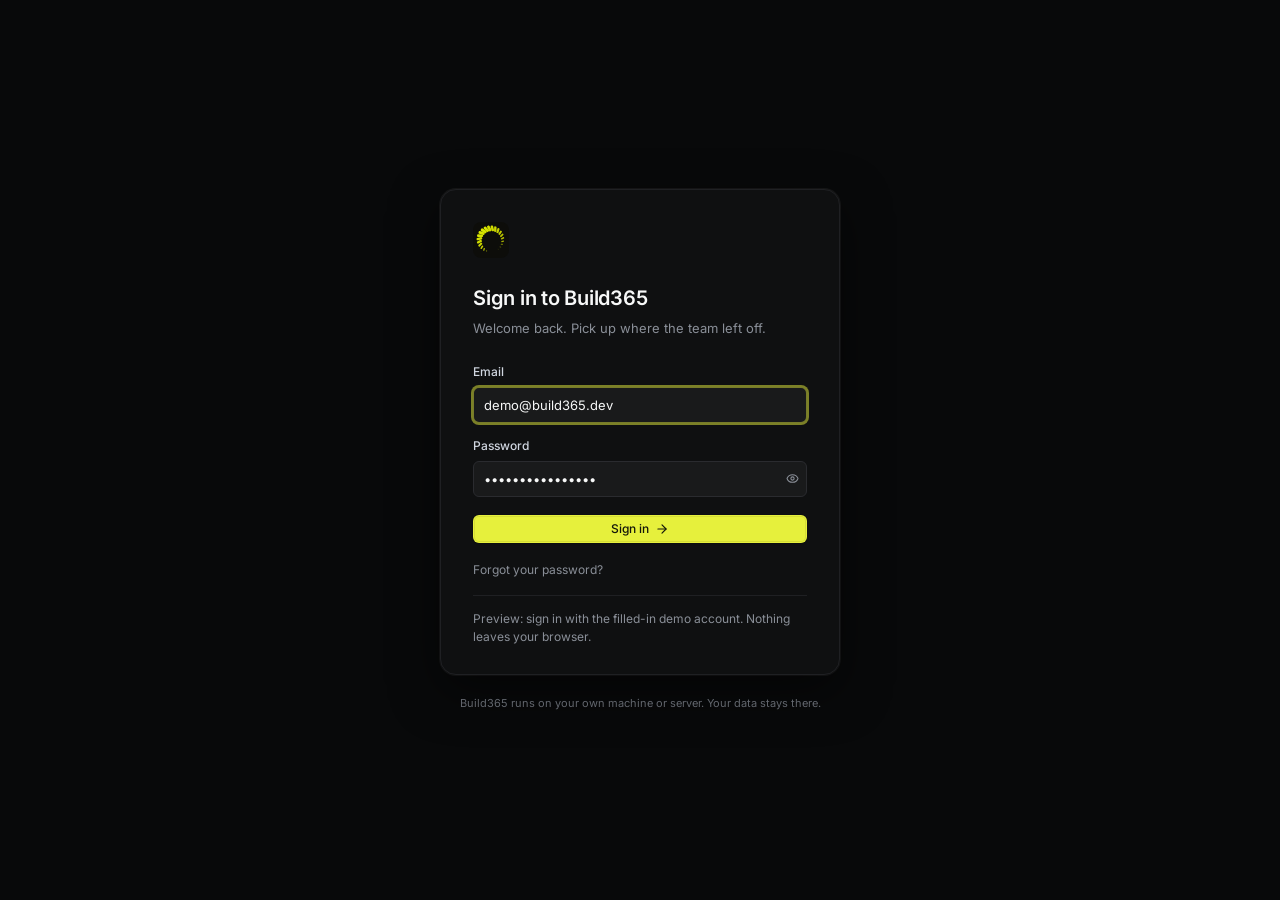
==== commit b54cc789: "App: violet buttons and accents become brand lime Co-Authored-By: Claude Sonnet 5.5 <noreply@anthrop" ====
--- a/build365/app/index.html
+++ b/build365/app/index.html
@@ -14,8 +14,8 @@
         document.documentElement.dataset.theme = t;
       } catch (e) {}
     </script>
-    <script type="module" crossorigin src="./assets/index-C62pL5Jk.js"></script>
-    <link rel="stylesheet" crossorigin href="./assets/index-DgYvTlWl.css">
+    <script type="module" crossorigin src="./assets/index-CphiCr_Q.js"></script>
+    <link rel="stylesheet" crossorigin href="./assets/index-D1vZC-OP.css">
   </head>
   <body>
     <div id="root"></div>
--- a/build365/app/assets/index-D1vZC-OP.css
+++ b/build365/app/assets/index-D1vZC-OP.css
@@ -0,0 +1 @@
+@font-face{font-family:Inter Variable;font-style:normal;font-display:swap;font-weight:100 900;src:url(./inter-cyrillic-ext-wght-normal-BOeWTOD4.woff2)format("woff2-variations");unicode-range:U+460-52F,U+1C80-1C8A,U+20B4,U+2DE0-2DFF,U+A640-A69F,U+FE2E-FE2F}@font-face{font-family:Inter Variable;font-style:normal;font-display:swap;font-weight:100 900;src:url(./inter-cyrillic-wght-normal-DqGufNeO.woff2)format("woff2-variations");unicode-range:U+301,U+400-45F,U+490-491,U+4B0-4B1,U+2116}@font-face{font-family:Inter Variable;font-style:normal;font-display:swap;font-weight:100 900;src:url(./inter-greek-ext-wght-normal-DlzME5K_.woff2)format("woff2-variations");unicode-range:U+1F??}@font-face{font-family:Inter Variable;font-style:normal;font-display:swap;font-weight:100 900;src:url(./inter-greek-wght-normal-CkhJZR-_.woff2)format("woff2-variations");unicode-range:U+370-377,U+37A-37F,U+384-38A,U+38C,U+38E-3A1,U+3A3-3FF}@font-face{font-family:Inter Variable;font-style:normal;font-display:swap;font-weight:100 900;src:url(./inter-vietnamese-wght-normal-CBcvBZtf.woff2)format("woff2-variations");unicode-range:U+102-103,U+110-111,U+128-129,U+168-169,U+1A0-1A1,U+1AF-1B0,U+300-301,U+303-304,U+308-309,U+323,U+329,U+1EA0-1EF9,U+20AB}@font-face{font-family:Inter Variable;font-style:normal;font-display:swap;font-weight:100 900;src:url(./inter-latin-ext-wght-normal-DO1Apj_S.woff2)format("woff2-variations");unicode-range:U+100-2BA,U+2BD-2C5,U+2C7-2CC,U+2CE-2D7,U+2DD-2FF,U+304,U+308,U+329,U+1D00-1DBF,U+1E00-1E9F,U+1EF2-1EFF,U+2020,U+20A0-20AB,U+20AD-20C0,U+2113,U+2C60-2C7F,U+A720-A7FF}@font-face{font-family:Inter Variable;font-style:normal;font-display:swap;font-weight:100 900;src:url(./inter-latin-wght-normal-Dx4kXJAl.woff2)format("woff2-variations");unicode-range:U+??,U+131,U+152-153,U+2BB-2BC,U+2C6,U+2DA,U+2DC,U+304,U+308,U+329,U+2000-206F,U+20AC,U+2122,U+2191,U+2193,U+2212,U+2215,U+FEFF,U+FFFD}@font-face{font-family:JetBrains Mono Variable;font-style:normal;font-display:swap;font-weight:100 800;src:url([data-uri])format("woff2-variations");unicode-range:U+460-52F,U+1C80-1C8A,U+20B4,U+2DE0-2DFF,U+A640-A69F,U+FE2E-FE2F}@font-face{font-family:JetBrains Mono Variable;font-style:normal;font-display:swap;font-weight:100 800;src:url(./jetbrains-mono-cyrillic-wght-normal-D73BlboJ.woff2)format("woff2-variations");unicode-range:U+301,U+400-45F,U+490-491,U+4B0-4B1,U+2116}@font-face{font-family:JetBrains Mono Variable;font-style:normal;font-display:swap;font-weight:100 800;src:url(./jetbrains-mono-greek-wght-normal-Bw9x6K1M.woff2)format("woff2-variations");unicode-range:U+370-377,U+37A-37F,U+384-38A,U+38C,U+38E-3A1,U+3A3-3FF}@font-face{font-family:JetBrains Mono Variable;font-style:normal;font-display:swap;font-weight:100 800;src:url(./jetbrains-mono-vietnamese-wght-normal-Bt-aOZkq.woff2)format("woff2-variations");unicode-range:U+102-103,U+110-111,U+128-129,U+168-169,U+1A0-1A1,U+1AF-1B0,U+300-301,U+303-304,U+308-309,U+323,U+329,U+1EA0-1EF9,U+20AB}@font-face{font-family:JetBrains Mono Variable;font-style:normal;font-display:swap;font-weight:100 800;src:url(./jetbrains-mono-latin-ext-wght-normal-DBQx-q_a.woff2)format("woff2-variations");unicode-range:U+100-2BA,U+2BD-2C5,U+2C7-2CC,U+2CE-2D7,U+2DD-2FF,U+304,U+308,U+329,U+1D00-1DBF,U+1E00-1E9F,U+1EF2-1EFF,U+2020,U+20A0-20AB,U+20AD-20C0,U+2113,U+2C60-2C7F,U+A720-A7FF}@font-face{font-family:JetBrains Mono Variable;font-style:normal;font-display:swap;font-weight:100 800;src:url(./jetbrains-mono-latin-wght-normal-B9CIFXIH.woff2)format("woff2-variations");unicode-range:U+??,U+131,U+152-153,U+2BB-2BC,U+2C6,U+2DA,U+2DC,U+304,U+308,U+329,U+2000-206F,U+20AC,U+2122,U+2191,U+2193,U+2212,U+2215,U+FEFF,U+FFFD}:root{--font-sans:-apple-system, BlinkMacSystemFont, "SF Pro Text", "SF Pro Display", "Inter Variable", Inter, system-ui, "Segoe UI", Roboto, sans-serif;--font-mono:"SF Mono", SFMono-Regular, ui-monospace, Menlo, "JetBrains Mono Variable", monospace;--font-features:"kern", "liga", "calt";--fw-normal:400;--fw-medium:500;--fw-semibold:600;--fs-micro:11px;--fs-mini:12px;--fs-small:13px;--fs-regular:14px;--fs-large:15px;--fs-title3:17px;--fs-title2:20px;--fs-title1:24px;--r-xs:4px;--r-sm:6px;--r-md:8px;--r-lg:12px;--r-xl:16px;--r-full:9999px;--ease:cubic-bezier(.25, .46, .45, .94);--spring:cubic-bezier(.34, 1.3, .64, 1);--t-fast:.12s;--t-med:.2s;--sidebar-w:244px;--sidebar-w-collapsed:56px;--row-h:28px;--header-h:44px;--indigo:#e6f03c;--indigo-hover:#f1ff00;--status-backlog:#8a8f98;--status-todo:#8a8f98;--status-progress:#f2c94c;--status-done:#4cb782;--status-canceled:#8a8f98;--urgent:#fc7840;--red:#eb5757;--orange:#fc7840;--yellow:#f2c94c;--green:#4cb782;--teal:#26b5ce;--blue:#4ea7fc;--purple:#b59aff;--pink:#f7a8d6;--brand-navy:#141b2b;--brand-blue:#4e7cff;--brand-yellow:#f5d547;--holo-1:#f5d547;--holo-2:#ffa94d;--holo-3:#ff6f91;--holo-4:#d66bff;--holo-5:#8f7bff;--holo-6:#4e7cff;--holo-7:#3fd0e0}:root,[data-theme=dark]{--lightningcss-light: ;--lightningcss-dark:initial;color-scheme:dark;--bg:#08090a;--bg-2:#0f1011;--surface:#141516;--surface-solid:#141516;--surface-2:#191a1b;--surface-3:#232326;--elevated:#1c1c1f;--hover:#ffffff0a;--active:#ffffff12;--line:#1f2023;--line-strong:#2a2b2f;--line-tint:#ffffff0d;--text:#f7f8f8;--text-2:#d0d6e0;--text-3:#8a8f98;--text-4:#62666d;--accent:#e6f03c;--accent-strong:var(--indigo);--accent-ink:#14160a;--accent-bg:#e9f23f24;--accent-line:#e9f23f73;--good:#4cb782;--good-bg:#4cb78224;--warn:#f2c94c;--warn-bg:#f2c94c21;--bad:#eb5757;--bad-bg:#eb575721;--info:#4ea7fc;--series:#e6f03c;--series-fill:#e9f23f1f;--shadow-sm:0 1px 1px #0000004d;--shadow-md:0 4px 12px #00000059, 0 0 0 1px #ffffff0a;--shadow-lg:0 16px 48px #00000080, 0 0 0 1px #ffffff0f;--focus-ring:0 0 0 2px #e9f23f80;--sticky-yellow:#3a3317;--sticky-violet:#25234a;--sticky-mint:#15352b;--sticky-rose:#3d1c2a;--sticky-sky:#15293d;--board-dot:#ffffff0f}[data-theme=light]{--lightningcss-light:initial;--lightningcss-dark: ;color-scheme:light;--bg:#f4f5f8;--bg-2:#fff;--surface:#fbfbfc;--surface-solid:#fff;--surface-2:#fff;--surface-3:#eceef2;--elevated:#fff;--hover:#14161e09;--active:#14161e11;--line:#e6e7eb;--line-strong:#d8d9de;--line-tint:#14161e0d;--text:#1b1c1f;--text-2:#3c4149;--text-3:#6b6f76;--text-4:#9b9ea5;--accent:#7a8200;--accent-strong:var(--indigo);--accent-ink:#14160a;--accent-bg:#9199001f;--accent-line:#91990073;--good:#2f9e6b;--good-bg:#2f9e6b1a;--warn:#b98900;--warn-bg:#f2c94c33;--bad:#d64545;--bad-bg:#d6454517;--info:#2f86d8;--series:#919900;--series-fill:#9199001f;--shadow-sm:0 1px 2px #14161e0f;--shadow-md:0 4px 12px #14161e14, 0 0 0 1px #14161e0f;--shadow-lg:0 16px 48px #14161e29, 0 0 0 1px #14161e14;--focus-ring:0 0 0 2px #91990073;--sticky-yellow:#fff1b8;--sticky-violet:#e4e1fd;--sticky-mint:#d3f5e6;--sticky-rose:#fde0ea;--sticky-sky:#daeefe;--board-dot:#14161e1a}.tl-wrap{position:relative}.tl-wrap:before,.tl-wrap:after{content:"";z-index:4;opacity:0;pointer-events:none;width:44px;transition:opacity var(--t-med) var(--ease);position:absolute;top:0;bottom:0}.tl-wrap:before{background:linear-gradient(to right, var(--surface), #0000);left:0}.tl-wrap:after{background:linear-gradient(to left, var(--surface), #0000);right:0}.tl-wrap.edge-l:before,.tl-wrap.edge-r:after{opacity:1}.tl-jump{z-index:5;border:1px solid var(--accent-line);border-radius:var(--r-full);background:var(--elevated);height:22px;box-shadow:var(--shadow-sm);color:var(--accent);font-size:var(--fs-micro);font-weight:var(--fw-semibold);cursor:pointer;transition:background var(--t-fast), border-color var(--t-fast);align-items:center;gap:3px;padding:0 8px;display:inline-flex;position:absolute;top:12px}.tl-jump.left{padding-left:5px;left:10px}.tl-jump.right{padding-right:5px;right:10px}.tl-jump:hover{background:var(--accent-bg);border-color:var(--accent)}.timeline{scroll-behavior:smooth;overflow:auto hidden}.timeline:focus-visible{box-shadow:inset 0 0 0 2px var(--accent-line);border-radius:var(--r-md)}.tl-canvas{position:relative}.tl-scale{border-bottom:1px solid var(--line);height:56px;position:relative}.tl-month{color:var(--text-2);font-size:var(--fs-micro);font-weight:var(--fw-medium);letter-spacing:.04em;padding-left:6px;position:absolute;top:10px}.tl-week{color:var(--text-4);font-size:var(--fs-mini);font-variant-numeric:tabular-nums;position:absolute;top:32px;transform:translate(-50%)}.tl-grid{position:relative}.tl-line{border-left:1px dotted var(--line-strong);opacity:.6;width:0;position:absolute;top:-56px;bottom:0}.tl-line.month{border-left:1px dashed var(--line-strong);opacity:1;top:-56px}.tl-today{border-left:1px solid var(--accent);z-index:3;width:0;position:absolute;top:0;bottom:0}.tl-today b{border-radius:var(--r-xs);background:var(--indigo);color:#fff;font-size:10px;font-weight:var(--fw-semibold);padding:0 5px;line-height:16px;position:absolute;bottom:6px;left:-18px}.tl-row{height:64px;position:absolute;left:0;right:0}.tl-name{height:22px;color:var(--text);font-size:var(--fs-small);font-weight:var(--fw-medium);white-space:nowrap;cursor:pointer;background:0 0;border:0;align-items:center;gap:6px;padding:0 4px;display:inline-flex;position:absolute;top:0}.tl-name .faint{font-size:var(--fs-mini);font-weight:var(--fw-normal)}.tl-bar{border:1px solid var(--line-strong);border-radius:var(--r-sm);background:var(--surface-2);cursor:pointer;height:22px;padding:0;position:absolute;top:26px;overflow:visible}.tl-bar:hover{border-color:var(--text-4)}.tl-fill{opacity:.22;border-radius:5px 0 0 5px;position:absolute;inset:0 auto 0 0}.tl-late{border:1px dashed var(--bad);border-radius:0 var(--r-sm) var(--r-sm) 0;background:repeating-linear-gradient(135deg,#0000 0 5px,#eb575724 5px 7px),linear-gradient(90deg,#0000,#eb575738);border-left:0;position:absolute;top:-1px;bottom:-1px}.tl-ms{place-items:center;display:grid;position:absolute;top:50%;transform:translate(-50%,-50%)}.tl-ms i{background:var(--text-3);border-radius:1px;width:8px;height:8px;transform:rotate(45deg)}.tl-ms i.past{background:var(--text-2)}.tl-ms em{color:var(--text-3);font-size:var(--fs-micro);white-space:nowrap;font-style:normal;position:absolute;top:18px}.spark-dot{border:2px solid var(--surface);background:var(--series);pointer-events:none;border-radius:50%;width:8px;height:8px;margin:-4px 0 0 -4px;position:absolute}.chart-tip{border:1px solid var(--line-strong);border-radius:var(--r-sm);background:var(--elevated);box-shadow:var(--shadow-md);color:var(--text);font-size:var(--fs-micro);font-weight:var(--fw-medium);white-space:nowrap;pointer-events:none;z-index:3;padding:3px 7px;position:absolute;transform:translate(-50%,-100%)}.label-pill{border:1px solid var(--line-strong);border-radius:var(--r-full);height:22px;color:var(--text-2);font-size:var(--fs-mini);font-weight:var(--fw-medium);white-space:nowrap;align-items:center;gap:6px;padding:0 8px;display:inline-flex}.label-pill i{background:var(--c,var(--text-3));border-radius:50%;width:7px;height:7px}.voice-orb{place-items:center;width:220px;max-width:100%;height:220px;margin:-8px auto 0;display:grid;position:relative}.voice-orb canvas{width:220px;height:220px;display:block}.voice-orb-centre{pointer-events:none;place-items:center;display:grid;position:absolute;inset:0}.voice-orb-toggle{pointer-events:auto;border:1px solid var(--line-strong);background:var(--surface-2);width:88px;height:88px;color:var(--text);cursor:pointer;transition:background var(--t-fast), border-color var(--t-fast), transform .2s cubic-bezier(.34, 1.3, .64, 1);border-radius:50%;place-items:center;gap:4px;display:grid}.voice-orb-toggle:hover:not(:disabled){background:var(--surface-3);border-color:var(--accent-line)}.voice-orb-toggle:active:not(:disabled){transform:scale(.96)}.voice-orb-toggle:disabled{cursor:default;opacity:.6}.voice-orb-toggle.paused{border-color:var(--accent-line)}.voice-orb-toggle svg{width:16px;height:16px;color:var(--text-2)}.voice-orb-toggle span{font-family:var(--font-mono);font-size:var(--fs-mini);font-variant-numeric:tabular-nums}.voice-status{color:var(--text-3);font-size:var(--fs-mini);text-align:center;margin:2px 0 14px}*,:before,:after{box-sizing:border-box}html,body,#root{height:100%}body{background:var(--bg);color:var(--text);font:var(--fw-normal) var(--fs-small) / 1.5 var(--font-sans);font-feature-settings:var(--font-features);-webkit-font-smoothing:antialiased;-moz-osx-font-smoothing:grayscale;text-rendering:optimizelegibility;margin:0;overflow:hidden}::selection{background:#e9f23f4d}a{color:inherit;text-decoration:none}button,input,textarea,select{font:inherit;color:inherit;font-feature-settings:inherit}code,kbd,pre{font-family:var(--font-mono)}h1,h2,h3,h4{font-weight:var(--fw-semibold);letter-spacing:-.01em;margin:0}p{margin:0}svg{flex:none}:focus-visible{box-shadow:var(--focus-ring);border-radius:var(--r-sm);outline:none}.palette-input input:focus-visible,.composer-box textarea:focus-visible,.sheet-title:focus-visible,.sheet-desc:focus-visible,.inline-add input:focus-visible,.search-field input:focus-visible,.composer input:focus-visible,.term-input input:focus-visible,.tag-input input:focus-visible,.label-add input:focus-visible,.task-composer input:focus-visible{box-shadow:none}*{scrollbar-width:thin;scrollbar-color:var(--line-strong) transparent}.app{grid-template-columns:var(--sidebar-w) minmax(0, 1fr) auto;height:100%;transition:grid-template-columns var(--t-med) var(--ease);display:grid}.app.collapsed{grid-template-columns:var(--sidebar-w-collapsed) minmax(0, 1fr) auto}.main{border:1px solid var(--line);border-radius:var(--r-lg);background:var(--bg-2);flex-direction:column;min-width:0;min-height:0;margin:8px 8px 8px 0;display:flex;overflow:hidden}.views{flex:1;min-height:0;position:relative}.view{flex-direction:column;min-height:0;display:flex;position:absolute;inset:0}.view[hidden]{display:none}.topbar{height:var(--header-h);border-bottom:1px solid var(--line);flex:none;align-items:center;gap:8px;padding:0 12px 0 20px;display:flex}.topbar .title{min-width:0;color:var(--text-3);align-items:center;gap:8px;display:flex}.topbar .title svg{width:16px;height:16px}.topbar h1{font-size:var(--fs-small);font-weight:var(--fw-medium);color:var(--text);white-space:nowrap;letter-spacing:0}.topbar .sub{color:var(--text-3);font-size:var(--fs-small);white-space:nowrap;text-overflow:ellipsis;overflow:hidden}.topbar .sub:before{content:"›";color:var(--text-4);margin-right:8px}.topbar .actions{align-items:center;gap:4px;margin-left:auto;display:flex}.subbar{border-bottom:1px solid var(--line);flex:none;align-items:center;gap:8px;min-height:40px;padding:6px 12px 6px 20px;display:flex}.scroll{flex:1;min-height:0;overflow:auto}.page{max-width:1180px;margin:0 auto;padding:24px 32px 48px}.sidebar{flex-direction:column;gap:1px;min-height:0;padding:10px 8px 10px 10px;display:flex;overflow:visible}.ws-head{align-items:center;gap:2px;margin-bottom:10px;display:flex}.ws-switch{border-radius:var(--r-sm);cursor:pointer;background:0 0;border:0;align-items:center;gap:8px;min-width:0;height:30px;padding:0 6px;display:flex}.ws-switch:hover{background:var(--hover)}.ws-switch .word{font-weight:var(--fw-semibold);font-size:var(--fs-small);white-space:nowrap}.ws-switch .chev{color:var(--text-3)}.ws-head .tools{gap:2px;margin-left:auto;display:flex}.nav-label{height:28px;font-size:var(--fs-mini);font-weight:var(--fw-medium);color:var(--text-3);white-space:nowrap;align-items:center;gap:4px;margin-top:12px;padding:0 8px;display:flex}.nav-label svg{width:10px;height:10px}.nav-item{width:100%;height:var(--row-h);border-radius:var(--r-sm);color:var(--text-2);font-weight:var(--fw-medium);cursor:pointer;text-align:left;white-space:nowrap;background:0 0;border:0;align-items:center;gap:10px;padding:0 8px;display:flex;position:relative}.nav-item:hover{background:var(--hover);color:var(--text)}.nav-item.active{background:var(--active);color:var(--text)}.nav-item .icon{width:16px;height:16px;color:var(--text-3)}.nav-item.active .icon,.nav-item:hover .icon{color:var(--text-2)}.nav-item .label{text-overflow:ellipsis;flex:1;overflow:hidden}.nav-item .count{color:var(--text-3);font-size:var(--fs-mini);font-variant-numeric:tabular-nums}.nav-item .kbd-group{opacity:0;transition:opacity var(--t-fast)}.nav-item:hover .kbd-group{opacity:1}.sidebar .spacer{flex:1;min-height:12px}.model-pill{border:1px solid var(--line);border-radius:var(--r-sm);height:30px;color:var(--text-3);font-size:var(--fs-mini);cursor:pointer;white-space:nowrap;background:0 0;align-items:center;gap:8px;padding:0 8px;display:flex;overflow:hidden}.model-pill:hover{color:var(--text-2);border-color:var(--line-strong)}.model-pill .name{text-overflow:ellipsis;overflow:hidden}.nav-label{cursor:pointer;text-align:left;background:0 0;border:0;width:100%}.nav-label:hover{color:var(--text-2)}.nav-item{position:relative}.sidebar-foot{border-top:1px solid var(--line);align-items:center;gap:4px;margin-top:8px;padding-top:8px;display:flex}.account{flex:1;min-width:0;position:relative}.account-btn{border-radius:var(--r-sm);text-align:left;cursor:pointer;background:0 0;border:0;align-items:center;gap:8px;width:100%;height:36px;padding:0 6px;display:flex}.account-btn:hover{background:var(--hover)}.account-name{flex:1;min-width:0;line-height:1.2;display:grid}.account-name b{font-weight:var(--fw-medium);font-size:var(--fs-mini)}.account-name small{color:var(--text-3);font-size:var(--fs-micro)}.avatar.lg{background:var(--indigo);width:24px;height:24px;color:var(--accent-ink);font-size:10px}.menu.account-menu{width:240px;top:auto;bottom:calc(100% + 6px);left:0}.menu.account-menu.side{bottom:0;left:calc(100% + 10px)}.account-who{border-bottom:1px solid var(--line);gap:2px;margin-bottom:4px;padding:8px 8px 10px;display:grid}.account-who b{font-weight:var(--fw-semibold)}.account-who span:not(.badge){color:var(--text-3);font-size:var(--fs-mini)}.account-who .badge{justify-self:start;margin-top:4px}.menu-sep{background:var(--line);height:1px;margin:4px 0}.collapse-btn{flex:none}.app.collapsed .sidebar{align-items:stretch;padding-inline:8px}.app.collapsed .sidebar .label,.app.collapsed .sidebar .count,.app.collapsed .sidebar .word,.app.collapsed .sidebar .chev,.app.collapsed .sidebar .kbd-group,.app.collapsed .sidebar .ws-head .tools,.app.collapsed .sidebar .model-pill .name{display:none}.app.collapsed .nav-label{background:var(--line);pointer-events:none;height:1px;margin:8px 6px;padding:0;font-size:0;overflow:hidden}.app.collapsed .nav-item,.app.collapsed .model-pill,.app.collapsed .ws-switch,.app.collapsed .account-btn{justify-content:center;width:100%;padding:0}.app.collapsed .nav-item{height:32px}.app.collapsed .ws-head{justify-content:center}.app.collapsed .model-pill{border-color:#0000}.app.collapsed .sidebar-foot{flex-direction:column}.app.collapsed .account,.app.collapsed .collapse-btn{width:100%}.rail-badge{background:var(--indigo);width:6px;height:6px;box-shadow:0 0 0 2px var(--bg);border-radius:50%;position:absolute;top:6px;right:10px}.rail-tip{left:calc(var(--sidebar-w-collapsed) + 6px);z-index:90;border:1px solid var(--line-strong);border-radius:var(--r-sm);background:var(--elevated);box-shadow:var(--shadow-md);color:var(--text);font-size:var(--fs-mini);font-weight:var(--fw-medium);white-space:nowrap;pointer-events:none;animation:fade var(--t-fast) var(--ease);align-items:center;gap:8px;padding:5px 8px;display:flex;position:fixed;transform:translateY(-50%)}.sidebar:has(.account-menu) .rail-tip{display:none}.link-btn{color:var(--text-3);font-size:var(--fs-mini);cursor:pointer;background:0 0;border:0;padding:0}.link-btn:hover{color:var(--text);text-decoration:underline}.auth{background:var(--bg);place-content:center;justify-items:center;gap:20px;min-height:100%;padding:32px 16px;display:grid;overflow:auto}.auth-card{border:1px solid var(--line);border-radius:var(--r-xl);background:var(--bg-2);width:min(400px,100%);box-shadow:var(--shadow-lg);animation:pop .36s var(--ease);padding:32px 32px 28px}.auth-brand{margin-bottom:20px}.auth h1{font-size:var(--fs-title2);font-weight:var(--fw-semibold);letter-spacing:-.012em;text-wrap:balance}.auth-sub{color:var(--text-3);font-size:var(--fs-small);text-wrap:pretty;margin-top:6px}.auth-form{gap:14px;margin-top:24px;display:grid}.auth-form .input{height:36px}.auth-submit{height:36px;font-size:var(--fs-small);margin-top:4px}.auth-error{border:1px solid color-mix(in srgb, var(--bad) 35%, transparent);border-radius:var(--r-sm);background:var(--bad-bg);font-size:var(--fs-mini);padding:8px 10px}.auth-foot{justify-items:start;gap:8px;margin-top:18px;display:grid}.auth-foot p{color:var(--text-3);font-size:var(--fs-mini);line-height:1.55}.auth-foot code,.auth-demo code{border:1px solid var(--line);border-radius:var(--r-xs);font-size:var(--fs-micro);color:var(--text-2);padding:1px 5px}.auth-demo{border-top:1px solid var(--line);color:var(--text-3);font-size:var(--fs-mini);margin-top:16px;padding-top:14px}.auth-legal{color:var(--text-4);font-size:var(--fs-micro)}.strength{font-size:var(--fs-micro);color:var(--text-3);align-items:center;gap:8px;display:flex}.strength-bars{gap:3px;display:flex}.strength-bars i{background:var(--surface-3);border-radius:2px;width:28px;height:3px}.strength-bars i.on.s1{background:var(--bad)}.strength-bars i.on.s2{background:var(--warn)}.strength-bars i.on.s3,.strength-bars i.on.s4{background:var(--good)}.btn{border:1px solid var(--line-strong);border-radius:var(--r-sm);background:var(--surface-2);height:28px;color:var(--text-2);font-size:var(--fs-mini);font-weight:var(--fw-medium);white-space:nowrap;cursor:pointer;box-shadow:var(--shadow-sm);transition:background var(--t-fast), border-color var(--t-fast), color var(--t-fast);justify-content:center;align-items:center;gap:6px;padding:0 10px;display:inline-flex}.btn:hover{background:var(--surface-3);color:var(--text)}.btn:disabled{opacity:.45;cursor:default}.btn svg{width:14px;height:14px}.btn.sm{height:24px;padding:0 8px}.btn.sm svg{width:13px;height:13px}.btn.icon{width:28px;padding:0}.btn.sm.icon{width:24px}.btn.ghost{box-shadow:none;color:var(--text-3);background:0 0;border-color:#0000}.btn.ghost:hover{background:var(--hover);color:var(--text)}.btn.primary{background:var(--indigo);color:var(--accent-ink);border-color:#0000;box-shadow:inset 0 0 0 1px #00000014,0 1px 2px #0003}.btn.primary:hover{background:var(--indigo-hover)}.btn.danger{color:var(--bad)}.btn.danger:hover{background:var(--bad-bg)}.input,.textarea,.select{border:1px solid var(--line-strong);border-radius:var(--r-sm);background:var(--surface-2);width:100%;height:32px;font-size:var(--fs-small);transition:border-color var(--t-fast), box-shadow var(--t-fast);outline:none;padding:0 10px}.textarea{resize:vertical;height:auto;min-height:80px;padding:8px 10px;line-height:1.55}.input:focus,.textarea:focus,.select:focus{border-color:var(--accent-line);box-shadow:var(--focus-ring)}.input::placeholder,.textarea::placeholder{color:var(--text-4)}.field{align-content:start;gap:6px;display:grid}.field>span{font-size:var(--fs-mini);font-weight:var(--fw-medium);color:var(--text-2)}.field .help{font-size:var(--fs-mini);color:var(--text-3);font-weight:var(--fw-normal)}.field .help a,.steps a{color:var(--accent)}kbd,.kbd{border:1px solid var(--line-strong);border-radius:var(--r-xs);background:var(--surface-2);min-width:18px;height:18px;color:var(--text-3);font:var(--fw-medium) 11px/1 var(--font-sans);justify-content:center;align-items:center;padding:0 4px;display:inline-flex}.kbd-group{gap:2px;display:inline-flex}.badge{border:1px solid var(--line-strong);border-radius:var(--r-full);height:20px;color:var(--text-2);font-size:var(--fs-micro);font-weight:var(--fw-medium);white-space:nowrap;background:0 0;align-items:center;gap:5px;padding:0 7px;display:inline-flex}.badge svg{width:11px;height:11px}.badge.accent{color:var(--accent);border-color:var(--accent-line);background:var(--accent-bg)}.badge.good{color:var(--good);border-color:color-mix(in srgb, var(--good) 35%, transparent)}.badge.warn{color:var(--warn);border-color:color-mix(in srgb, var(--warn) 35%, transparent)}.badge.bad{color:var(--bad);border-color:color-mix(in srgb, var(--bad) 35%, transparent)}.badge.outline{color:var(--text-3)}.dot{background:var(--text-4);border-radius:50%;flex:none;width:7px;height:7px}.dot.good{background:var(--good)}.dot.warn{background:var(--warn)}.dot.bad{background:var(--bad)}.dot.accent{background:var(--accent)}.card{border:1px solid var(--line);border-radius:var(--r-md);background:var(--surface);position:relative}.card.pad{padding:16px}.card-head{border-bottom:1px solid var(--line);align-items:center;gap:8px;min-height:40px;padding:8px 12px 8px 16px;display:flex}.card-head h3{font-size:var(--fs-small);font-weight:var(--fw-medium)}.card-head>svg{width:14px;height:14px;color:var(--text-3)}.card-head .hint{color:var(--text-3);font-size:var(--fs-mini)}.card-head .actions{gap:2px;margin-left:auto;display:flex}.card-body{padding:6px}.glow-border:before{display:none}.grad-text{color:var(--text-3)}.muted{color:var(--text-2)}.faint{color:var(--text-3)}.mono{font-family:var(--font-mono);font-size:var(--fs-mini)}.row{align-items:center;gap:8px;display:flex}.stack{gap:12px;display:grid}.grow{flex:1;min-width:0}.ellipsis{text-overflow:ellipsis;white-space:nowrap;overflow:hidden}.empty{text-align:center;color:var(--text-3);place-items:center;gap:8px;padding:32px 20px;display:grid}.empty .icon-wrap{border:1px solid var(--line-strong);border-radius:var(--r-md);width:36px;height:36px;color:var(--text-3);place-items:center;display:grid}.empty .icon-wrap svg{width:18px;height:18px}.empty h4{color:var(--text-2);font-size:var(--fs-small);font-weight:var(--fw-medium)}.empty p{max-width:360px;font-size:var(--fs-mini)}.connect-card{place-items:center;min-height:100%;padding:40px 20px;display:grid}.connect-card .inner{text-align:center;justify-items:center;gap:12px;max-width:400px;display:grid}.connect-card .logo{border:1px solid var(--line-strong);border-radius:var(--r-lg);background:var(--surface);place-items:center;width:48px;height:48px;display:grid}.connect-card .logo svg{width:22px;height:22px}.connect-card h2{font-size:var(--fs-large);font-weight:var(--fw-semibold)}.connect-card p{color:var(--text-3)}.list{display:grid}.list-item{border-radius:var(--r-sm);align-items:center;gap:10px;min-height:36px;padding:6px 10px;display:flex}.list-item:hover{background:var(--hover)}.list-item .meta{color:var(--text-3);font-size:var(--fs-mini);white-space:nowrap}.avatar{background:var(--surface-3);width:20px;height:20px;color:var(--text-2);font-size:9px;font-weight:var(--fw-semibold);border-radius:50%;flex:none;place-items:center;display:grid;overflow:hidden}.avatar img{object-fit:cover;width:100%;height:100%}.tabs{border:1px solid var(--line);border-radius:var(--r-sm);background:var(--bg);gap:2px;padding:2px;display:inline-flex}.tabs button{height:24px;color:var(--text-3);font-size:var(--fs-mini);font-weight:var(--fw-medium);cursor:pointer;white-space:nowrap;background:0 0;border:0;border-radius:4px;padding:0 10px}.tabs button:hover{color:var(--text)}.tabs button.on{background:var(--surface-3);color:var(--text);box-shadow:var(--shadow-sm)}.tabs button:disabled{opacity:.4;cursor:default}.check{border:1.5px solid var(--text-4);cursor:pointer;background:0 0;border-radius:50%;flex:none;place-items:center;width:16px;height:16px;padding:0;display:grid}.check:hover{border-color:var(--text-2)}.check.on{border-color:var(--indigo);background:var(--indigo);color:var(--accent-ink)}.check svg{width:10px;height:10px}.spinner{width:14px;height:14px;animation:.9s linear infinite spin}@keyframes spin{to{transform:rotate(360deg)}}.error-box{border:1px solid color-mix(in srgb, var(--bad) 30%, transparent);border-radius:var(--r-md);background:var(--bad-bg);font-size:var(--fs-mini);align-items:flex-start;gap:10px;padding:10px 12px;display:flex}.error-box svg{color:var(--bad);flex:none;width:14px;height:14px;margin-top:1px}.sample-banner{border:1px solid var(--line);border-radius:var(--r-sm);color:var(--text-3);font-size:var(--fs-mini);align-items:center;gap:8px;padding:6px 10px;display:flex}.sample-banner:before{content:"";background:var(--warn);border-radius:50%;width:6px;height:6px}.overlay{z-index:50;animation:fade var(--t-fast) var(--ease);background:#00000073;place-items:start center;padding-top:14vh;display:grid;position:fixed;inset:0}[data-theme=light] .overlay{background:#14161e2e}@keyframes fade{0%{opacity:0}}.modal{border:1px solid var(--line-strong);border-radius:var(--r-lg);background:var(--elevated);width:min(620px,100vw - 32px);box-shadow:var(--shadow-lg);animation:pop var(--t-med) var(--ease);position:relative;overflow:hidden}@keyframes pop{0%{opacity:0;transform:translateY(4px)scale(.985)}}.modal-head{border-bottom:1px solid var(--line);align-items:center;gap:10px;min-height:48px;padding:8px 12px 8px 16px;display:flex}.modal-head h3{font-size:var(--fs-small);font-weight:var(--fw-medium)}.modal-body{padding:16px}.modal-foot{border-top:1px solid var(--line);justify-content:flex-end;gap:6px;padding:10px 12px;display:flex}.palette-input{border-bottom:1px solid var(--line);align-items:center;gap:10px;padding:0 16px;display:flex}.palette-input svg{color:var(--text-3);width:16px;height:16px}.palette-input input{height:52px;font-size:var(--fs-large);background:0 0;border:0;outline:0;flex:1}.palette-input input::placeholder{color:var(--text-4)}.palette-list{max-height:min(420px,55vh);padding:6px;overflow:auto}.palette-group{font-size:var(--fs-micro);font-weight:var(--fw-medium);color:var(--text-3);padding:10px 10px 4px}.palette-item{border-radius:var(--r-sm);width:100%;min-height:36px;color:var(--text-2);text-align:left;cursor:pointer;background:0 0;border:0;align-items:center;gap:10px;padding:6px 10px;display:flex}.palette-item svg{width:15px;height:15px;color:var(--text-3)}.palette-item .text{flex:1;min-width:0}.palette-item .text small{color:var(--text-3);font-size:var(--fs-mini);text-overflow:ellipsis;white-space:nowrap;display:block;overflow:hidden}.palette-item.on{background:var(--active);color:var(--text)}.palette-item.on svg{color:var(--text)}.palette-foot{border-top:1px solid var(--line);color:var(--text-3);font-size:var(--fs-micro);gap:14px;padding:8px 16px;display:flex}.palette-foot span{align-items:center;gap:5px;display:inline-flex}.voice{text-align:center;width:min(520px,100vw - 32px);padding:28px 24px 20px}.transcript{border:1px solid var(--line);border-radius:var(--r-md);background:var(--surface-2);min-height:64px;max-height:200px;font-size:var(--fs-regular);text-align:left;padding:12px 14px;line-height:1.55;overflow:auto}.transcript .interim{color:var(--text-3)}.toasts{z-index:80;justify-items:center;gap:6px;display:grid;position:fixed;bottom:20px;left:50%;transform:translate(-50%)}.toast{border:1px solid var(--line-strong);border-radius:var(--r-md);background:var(--elevated);max-width:440px;box-shadow:var(--shadow-lg);font-size:var(--fs-mini);font-weight:var(--fw-medium);animation:toastIn var(--t-med) var(--ease);align-items:center;gap:8px;padding:8px 12px;display:flex}.toast svg{width:14px;height:14px}.toast.good svg{color:var(--good)}.toast.bad svg{color:var(--bad)}.toast.info svg{color:var(--accent)}@keyframes toastIn{0%{opacity:0;transform:translateY(6px)}}.terminal{border-top:1px solid var(--line);background:var(--bg);flex-direction:column;flex:none;min-height:0;display:flex}.terminal-resize{cursor:row-resize;z-index:2;height:6px;margin-top:-3px;position:relative}.terminal-head{border-bottom:1px solid var(--line);align-items:center;gap:10px;height:36px;padding:0 8px 0 12px;display:flex}.terminal-head .cwd{color:var(--text-3);font-family:var(--font-mono);font-size:var(--fs-micro)}.terminal-body{min-height:0;font:12px/1.65 var(--font-mono);white-space:pre-wrap;word-break:break-word;cursor:text;flex:1;padding:10px 16px;overflow:auto}.term-line.cmd{color:var(--text);margin-top:6px}.term-line.cmd .ps{color:var(--accent)}.term-line.out{color:var(--text-2)}.term-line.err{color:var(--bad)}.term-line.ai{color:var(--text);font-family:var(--font-sans);font-size:var(--fs-small);border:1px solid var(--line);border-radius:var(--r-md);background:var(--surface);margin:6px 0;padding:8px 12px;line-height:1.6}.term-line.sys{color:var(--text-4)}.term-input{align-items:center;gap:8px;display:flex}.term-input .ps{color:var(--accent);white-space:nowrap}.term-input input{font:inherit;color:var(--text);caret-color:var(--accent);background:0 0;border:0;outline:0;flex:1}.term-input input::placeholder{color:var(--text-4)}.ask-dock{z-index:5;background:linear-gradient(to top, var(--bg-2) 60%, transparent);padding:12px 32px 16px;position:sticky;bottom:0}.composer-box{border:1px solid var(--line-strong);border-radius:var(--r-lg);background:var(--surface-2);max-width:760px;box-shadow:var(--shadow-md);transition:border-color var(--t-fast);margin:0 auto}.composer-box:focus-within{border-color:var(--accent-line)}.composer-box textarea{resize:none;width:100%;min-height:44px;max-height:160px;font-size:var(--fs-small);background:0 0;border:0;outline:0;padding:12px 14px 4px;line-height:1.5;display:block}.composer-box textarea::placeholder{color:var(--text-4)}.composer-tools{align-items:center;gap:4px;padding:6px 8px 8px 10px;display:flex}.composer-tools .send{border-radius:50%;width:26px;height:26px;padding:0}.prose p+p{margin-top:8px}.prose strong{font-weight:var(--fw-semibold)}.prose code{border:1px solid var(--line);border-radius:var(--r-xs);background:var(--surface-2);padding:1px 5px;font-size:.9em}.prose pre{border:1px solid var(--line);border-radius:var(--r-md);background:var(--bg);font-size:var(--fs-mini);padding:10px 12px;overflow:auto}.prose pre code{background:0 0;border:0;padding:0}.prose ul,.prose ol{margin:6px 0;padding-left:20px}.prose li+li{margin-top:2px}.prose h1,.prose h2,.prose h3{font-size:var(--fs-regular);margin:16px 0 6px}.prose a{color:var(--accent)}.prose .cite{border:1px solid var(--line-strong);border-radius:var(--r-xs);background:var(--surface-2);min-width:16px;height:16px;color:var(--text-2);font-size:10px;font-weight:var(--fw-semibold);vertical-align:1px;place-items:center;margin:0 1px;padding:0 4px;display:inline-grid}.prose .cite:hover{color:var(--accent);border-color:var(--accent-line)}.caret{background:var(--accent);vertical-align:-2px;width:6px;height:14px;margin-left:2px;animation:1s steps(2,end) infinite blink;display:inline-block}@keyframes blink{50%{opacity:0}}@media (prefers-reduced-motion:reduce){*,:before,:after{scroll-behavior:auto!important;transition-duration:.01ms!important;animation-duration:.01ms!important;animation-iteration-count:1!important}}@media (max-width:860px){.app,.app.collapsed{grid-template-columns:var(--sidebar-w-collapsed) minmax(0, 1fr)}.app .agent,.app .sidebar .label,.app .sidebar .count,.app .sidebar .word,.app .sidebar .chev,.app .sidebar .kbd-group,.app .sidebar .ws-head .tools,.app .sidebar .model-pill .name,.app .collapse-btn{display:none}.app .nav-item,.app .model-pill,.app .ws-switch,.app .account-btn{justify-content:center;width:100%;padding:0}.app .nav-label{background:var(--line);height:1px;margin:8px 6px;padding:0;font-size:0;overflow:hidden}.app .sidebar-foot{flex-direction:column}.app .account{width:100%}.app .menu.account-menu{bottom:0;left:calc(100% + 10px)}.topbar .sub{display:none}.page{padding:16px}.ask-dock{padding:10px 16px 14px}}.section-head{align-items:center;gap:8px;min-height:28px;margin:32px 0 10px;display:flex}.section-head h3{font-size:var(--fs-small);font-weight:var(--fw-semibold)}.section-head .faint{font-size:var(--fs-mini)}.section-head .actions{align-items:center;gap:6px;margin-left:auto;display:flex}.form-row{grid-template-columns:repeat(auto-fit,minmax(160px,1fr));gap:12px;display:grid}.meter{border-radius:var(--r-full);background:var(--surface-3);flex:1;height:4px;position:relative;overflow:hidden}.meter i{border-radius:var(--r-full);background:var(--accent);transition:width var(--t-med) var(--ease);position:absolute;inset:0 auto 0 0}.inline-add{border-bottom:1px solid var(--line);background:var(--surface);align-items:center;gap:10px;height:38px;padding:0 12px 0 20px;display:flex}.inline-add input{font-size:var(--fs-small);background:0 0;border:0;outline:0;flex:1}.inline-add input::placeholder{color:var(--text-4)}.card .inline-add{border-radius:var(--r-sm);border:1px dashed var(--line-strong);background:0 0;height:34px;margin:2px 2px 6px;padding-left:12px}.card .inline-add:focus-within{border-style:solid;border-color:var(--accent-line)}.search-field{border:1px solid var(--line-strong);border-radius:var(--r-sm);background:var(--surface-2);height:28px;color:var(--text-3);align-items:center;gap:6px;padding:0 8px;display:flex}.search-field:focus-within{border-color:var(--accent-line);box-shadow:var(--focus-ring)}.search-field input{min-width:0;color:var(--text);font-size:var(--fs-mini);background:0 0;border:0;outline:0;flex:1}.search-field input::placeholder{color:var(--text-4)}.input-icon{align-items:center;display:flex;position:relative}.input-icon>svg{color:var(--text-3);pointer-events:none;position:absolute;left:10px}.input-icon>.input{padding-left:32px}.input-icon.right>.input{padding-left:10px;padding-right:36px}.input-icon.right>.btn{position:absolute;right:3px}.chips{flex-wrap:wrap;gap:4px;display:flex}.chip{border:1px solid var(--line-strong);border-radius:var(--r-full);height:24px;color:var(--text-3);font-size:var(--fs-mini);font-weight:var(--fw-medium);cursor:pointer;background:0 0;padding:0 9px}.chip:hover{color:var(--text)}.chip.on{background:var(--surface-3);color:var(--text);border-color:var(--line-strong)}.menu-anchor{display:inline-flex;position:relative}.menu-trigger{border-radius:var(--r-xs);min-width:24px;height:24px;color:var(--text-2);font-size:var(--fs-mini);font-weight:var(--fw-medium);cursor:pointer;background:0 0;border:0;justify-content:center;align-items:center;gap:6px;padding:0 4px;display:inline-flex}.menu-trigger:hover{background:var(--active)}.menu-trigger.static{cursor:default}.menu-trigger.static:hover{background:0 0}.menu{z-index:40;border:1px solid var(--line-strong);border-radius:var(--r-md);background:var(--elevated);min-width:180px;box-shadow:var(--shadow-lg);animation:pop var(--t-fast) var(--ease);padding:4px;position:absolute;top:calc(100% + 4px)}.menu.left{left:0}.menu.right{right:0}.menu-item{border-radius:var(--r-sm);width:100%;height:30px;color:var(--text-2);font-size:var(--fs-mini);text-align:left;cursor:pointer;background:0 0;border:0;align-items:center;gap:8px;padding:0 8px;display:flex}.menu-item.on{background:var(--active);color:var(--text)}.menu-item kbd{margin-left:4px}.issue-group-head{z-index:2;border-bottom:1px solid var(--line);background:color-mix(in srgb, var(--surface-3) 45%, var(--bg-2));height:36px;font-size:var(--fs-small);font-weight:var(--fw-medium);align-items:center;gap:8px;padding:0 12px 0 20px;display:flex;position:sticky;top:0}.issue-group-head .n{color:var(--text-3);font-weight:var(--fw-normal)}.issue-row{border-bottom:1px solid var(--line-tint);cursor:default;align-items:center;gap:8px;height:40px;padding:0 16px 0 14px;display:flex}.issue-row[role=button]{cursor:pointer}.issue-row:hover{background:var(--hover)}.issue-row:focus-visible{box-shadow:inset 0 0 0 1px var(--accent-line);border-radius:0}.issue-key{min-width:52px;color:var(--text-3);font-size:var(--fs-mini);font-variant-numeric:tabular-nums;flex:none}.issue-title{color:var(--text);font-weight:var(--fw-medium);flex:1}.issue-row.done .issue-title{color:var(--text-3)}.issue-meta{flex:none;align-items:center;gap:6px;display:flex}.due{font-size:var(--fs-mini);color:var(--text-3);white-space:nowrap}.due.bad{color:var(--bad)}.due.warn{color:var(--warn)}.due.accent{color:var(--text-2)}.card .issue-row{border-radius:var(--r-sm);border-bottom:0;height:36px;padding:0 8px}.task-row{border-radius:var(--r-sm);align-items:center;gap:10px;min-height:40px;padding:4px 8px;display:flex}.task-row:hover{background:var(--hover)}.task-row .row-action{opacity:0;transition:opacity var(--t-fast)}.task-row:hover .row-action,.task-row:focus-within .row-action{opacity:1}.task-title{font-weight:var(--fw-medium)}.task-row.done .task-title{color:var(--text-3);text-decoration:line-through}.board-cols{flex:1;grid-auto-columns:minmax(280px,340px);grid-auto-flow:column;gap:12px;min-height:0;padding:12px 16px;display:grid;overflow:auto}.board-col{border-radius:var(--r-md);min-height:0;transition:background var(--t-fast);flex-direction:column;display:flex}.board-col.over{background:var(--hover)}.board-col-head{height:36px;font-weight:var(--fw-medium);align-items:center;gap:8px;padding:0 4px 0 8px;display:flex}.board-col-head .n{color:var(--text-3);font-weight:var(--fw-normal)}.board-col-body{align-content:start;gap:8px;padding:2px 2px 16px;display:grid;overflow:auto}.board-col-body .inline-add{border:1px solid var(--accent-line);border-radius:var(--r-md);padding-left:12px}.board-card{border:1px solid var(--line);border-radius:var(--r-md);background:var(--surface);box-shadow:var(--shadow-sm);cursor:pointer;transition:border-color var(--t-fast), background var(--t-fast);gap:6px;padding:10px 12px 12px;display:grid}.board-card:hover{border-color:var(--line-strong);background:var(--surface-2)}.board-card:active{cursor:grabbing}.board-card.done .board-card-title{color:var(--text-3)}.board-card-title{font-weight:var(--fw-medium);line-height:1.4}.prio-box{border:1px solid var(--line-strong);border-radius:var(--r-sm);place-items:center;width:22px;height:22px;display:grid}.sheet-overlay{place-items:stretch end;padding:8px}.sheet{border:1px solid var(--line-strong);border-radius:var(--r-lg);background:var(--bg-2);width:min(900px,100vw - 16px);height:100%;box-shadow:var(--shadow-lg);animation:sheetIn var(--t-med) var(--ease);flex-direction:column;display:flex;overflow:hidden}@keyframes sheetIn{0%{opacity:0;transform:translate(12px)}}.sheet-head{height:var(--header-h);border-bottom:1px solid var(--line);align-items:center;gap:8px;min-width:0;padding:0 8px 0 16px;display:flex}.sheet-body{flex:1;grid-template-columns:minmax(0,1fr) 260px;min-height:0;display:grid}.sheet-main{flex-direction:column;gap:8px;padding:32px 40px;display:flex;overflow:auto}.sheet-title{font-size:var(--fs-title2);font-weight:var(--fw-semibold);letter-spacing:-.012em;background:0 0;border:0;outline:0}.sheet-desc{resize:vertical;min-height:160px;color:var(--text-2);font-size:var(--fs-regular);background:0 0;border:0;outline:0;line-height:1.6}.sheet-desc::placeholder{color:var(--text-4)}.sheet-activity{border-top:1px solid var(--line);margin-top:24px;padding-top:20px}.sheet-activity h4{font-size:var(--fs-small);margin-bottom:10px}.activity-line{color:var(--text-3);font-size:var(--fs-mini);align-items:center;gap:10px;padding:4px 0;display:flex}.sheet-props{border-left:1px solid var(--line);align-content:start;gap:4px;padding:20px 16px;display:grid}.prop{grid-template-columns:76px minmax(0,1fr);align-items:center;gap:8px;min-height:32px;display:grid}.prop.top{align-items:start;padding-top:6px}.prop>span{color:var(--text-3);font-size:var(--fs-mini)}.prop .menu-trigger{justify-content:flex-start;width:100%;height:28px;padding:0 6px}.prop-input{height:28px;box-shadow:none;background:0 0;border-color:#0000}.prop-input:hover{background:var(--hover)}.pill-btn{cursor:pointer;background:0 0;border:0;padding:0}.pill-btn:hover .label-pill{border-color:var(--bad)}.label-add{border:1px dashed var(--line-strong);border-radius:var(--r-full);height:22px;color:var(--text-3);align-items:center;gap:4px;padding:0 8px;display:inline-flex}.label-add input{width:72px;font-size:var(--fs-mini);background:0 0;border:0;outline:0}.hero{padding:4px 0 0}.hero h2{font-size:var(--fs-title2);font-weight:var(--fw-semibold);letter-spacing:-.012em}.hero>p{font-size:var(--fs-small);margin-top:4px}.stat-strip{border:1px solid var(--line);border-radius:var(--r-md);background:var(--surface);grid-template-columns:repeat(4,minmax(0,1fr));margin-top:20px;display:grid;overflow:hidden}.hero-stat{border:0;border-left:1px solid var(--line);text-align:left;background:0 0;gap:2px;min-width:0;padding:14px 16px;display:grid}.hero-stat:first-child{border-left:0}button.hero-stat{cursor:pointer}button.hero-stat:hover{background:var(--hover)}.hero-stat .label{font-size:var(--fs-mini);color:var(--text-3)}.hero-stat .value{font-size:var(--fs-title2);font-weight:var(--fw-semibold);letter-spacing:-.02em;font-variant-numeric:tabular-nums}.hero-stat .value.warn{color:var(--warn)}.hero-stat .sub{font-size:var(--fs-mini);color:var(--text-3)}.kpi-grid{grid-template-columns:repeat(auto-fill,minmax(220px,1fr));gap:10px;display:grid}.kpi{text-align:left;cursor:pointer;transition:border-color var(--t-fast), background var(--t-fast);gap:6px;padding:14px 16px;display:grid}.kpi:hover{border-color:var(--line-strong);background:var(--surface-2)}.kpi-top{align-items:center;gap:6px;display:flex}.kpi-name{font-size:var(--fs-mini);color:var(--text-3);font-weight:var(--fw-medium)}.kpi-edit{color:var(--text-4);opacity:.4;transition:opacity var(--t-fast), color var(--t-fast);margin-left:auto}.kpi:hover .kpi-edit,.kpi:focus-visible .kpi-edit{opacity:1;color:var(--text-3)}.kpi-value{font-size:var(--fs-title1);font-weight:var(--fw-semibold);letter-spacing:-.022em;font-variant-numeric:tabular-nums;align-items:baseline;gap:8px;display:flex}.kpi-delta{font-size:var(--fs-mini);font-weight:var(--fw-medium);letter-spacing:0;align-items:center;gap:3px;display:inline-flex}.kpi-delta.good{color:var(--good)}.kpi-delta.bad{color:var(--bad)}.kpi-target{font-size:var(--fs-micro);align-items:center;gap:10px;display:flex}.dash-grid{grid-template-columns:minmax(0,1.7fr) minmax(0,1fr);gap:12px;margin-top:32px;display:grid}.vision-grid{grid-template-columns:repeat(3,minmax(0,1fr));gap:12px;display:grid}.vision-col{align-content:start;gap:8px;display:grid}.vision-col-head{height:30px;font-size:var(--fs-mini);align-items:center;gap:8px;display:flex}.horizon{font-weight:var(--fw-medium);color:var(--text);font-size:var(--fs-small)}.vision-card{border:1px solid var(--line);border-radius:var(--r-md);background:var(--surface);text-align:left;cursor:pointer;transition:border-color var(--t-fast), background var(--t-fast);gap:8px;padding:12px 14px;display:grid}.vision-card:hover{border-color:var(--line-strong);background:var(--surface-2)}.vision-card h4{font-size:var(--fs-small);font-weight:var(--fw-medium)}.vision-card p{color:var(--text-3);font-size:var(--fs-mini)}.vision-empty{border:1px dashed var(--line-strong);border-radius:var(--r-md);height:56px;color:var(--text-3);font-size:var(--fs-mini);cursor:pointer;background:0 0;justify-content:center;align-items:center;gap:6px;display:flex}.vision-empty:hover{color:var(--text);border-color:var(--text-4)}.swatch-btn{background:var(--c);cursor:pointer;width:22px;height:22px;box-shadow:0 0 0 1px var(--line-strong);border:2px solid #0000;border-radius:50%}.swatch-btn.on{border-color:var(--bg-2);box-shadow:0 0 0 2px var(--c)}.capture-row{border:0;border-bottom:1px solid var(--line-tint);text-align:left;cursor:pointer;background:0 0;align-items:center;gap:10px;width:100%;height:40px;padding:0 14px;display:flex}.capture-row:last-child{border-bottom:0}.capture-row:hover{background:var(--hover)}.capture-row .who{width:150px;font-weight:var(--fw-medium);flex:none}.capture-row .what{color:var(--text-3);flex:1}.capture-row .when{color:var(--text-3);font-size:var(--fs-mini);text-align:right;flex:none;min-width:52px}.dash-shell{--wash-a:.5;--wash-b:.16;flex-direction:column;min-height:100%;display:flex;position:relative}[data-theme=light] .dash-shell{--wash-a:.34;--wash-b:.1}.dash-wash{pointer-events:none;background:linear-gradient(to bottom, rgb(var(--brand,233 242 63) / var(--wash-a)) 0%, rgb(var(--brand,233 242 63) / var(--wash-b)) 55%, transparent 100%);height:520px;transition:background var(--t-med);position:absolute;inset:0 0 auto}.dash-shell>.page{flex:1;width:100%;position:relative}.dashboard>*+*{margin-top:32px}.dashboard>.hero{align-items:center;gap:16px;padding-top:12px;display:flex}.hero-glance{flex:none;align-items:stretch;gap:0;display:flex}.glance{border:0;border-left:1px solid var(--line-tint);text-align:left;cursor:pointer;background:0 0;align-content:center;gap:1px;min-width:86px;padding:4px 16px;display:grid}.glance:first-child{border-left:0}.glance:hover .glance-value{color:var(--accent)}.glance:hover .glance-label{color:var(--text-2)}.glance:focus-visible{border-radius:var(--r-sm)}.glance-value{font-size:var(--fs-title3);font-weight:var(--fw-semibold);letter-spacing:-.02em;font-variant-numeric:tabular-nums;transition:color var(--t-fast)}.glance-value.bad{color:var(--bad)}.glance-label{color:var(--text-3);font-size:var(--fs-micro);transition:color var(--t-fast)}@media (max-width:860px){.hero-glance{display:none}}.dashboard>.hero h2{font-size:var(--fs-title1)}.dash-tools{grid-template-columns:repeat(2,minmax(0,1fr));align-items:start;gap:12px;display:grid}.chip-grid{gap:2px;padding:6px;display:grid}.chip-btn{border-radius:var(--r-sm);height:34px;color:var(--text-2);text-align:left;cursor:pointer;background:0 0;border:0;align-items:center;gap:10px;padding:0 10px;display:flex}.chip-btn svg{flex:none;width:15px;height:15px}.chip-btn:hover{background:var(--hover);color:var(--text)}.chip-btn .kbd-group{opacity:.7}.dash-more{border-top:1px solid var(--line);padding-top:14px}.dash-more>summary{border:1px solid var(--line);border-radius:var(--r-full);background:var(--surface);width:-moz-fit-content;width:fit-content;height:28px;color:var(--text-3);font-size:var(--fs-mini);font-weight:var(--fw-medium);cursor:pointer;transition:color var(--t-fast), border-color var(--t-fast), background var(--t-fast);align-items:center;gap:8px;padding:0 12px 0 10px;list-style:none;display:inline-flex}.dash-more>summary::-webkit-details-marker{display:none}.dash-more>summary:before{content:"";width:0;height:0;transition:transform var(--t-fast) var(--ease);border-top:4px solid #0000;border-bottom:4px solid #0000;border-left:5px solid;flex:none}.dash-more[open]>summary:before{transform:rotate(90deg)}.dash-more>summary:hover{color:var(--text);border-color:var(--line-strong);background:var(--surface-2)}.dash-more>summary:focus-visible{border-radius:var(--r-full)}.dash-more-body{gap:12px;margin-top:12px;display:grid}.dash-more-body>.dash-grid{margin-top:0}.dash-more-body>.now-playing{margin-top:0!important}.dock-bar{border:1px solid var(--line-strong);border-radius:var(--r-full);background:var(--surface-2);max-width:760px;box-shadow:var(--shadow-md);transition:border-color var(--t-fast);align-items:center;gap:10px;margin:0 auto;padding:6px 6px 6px 14px;display:flex}.dock-bar:focus-within{border-color:var(--accent-line)}.dock-bar input{background:0 0;border:0;outline:0;flex:1;min-width:0;height:30px}.dock-bar input::placeholder{color:var(--text-4)}.dock-bar .send{border-radius:50%;width:30px;height:30px;padding:0}@media (max-width:900px){.dash-tools{grid-template-columns:minmax(0,1fr)}}.dash-grid.reverse{grid-template-columns:minmax(0,1.7fr) minmax(0,1fr);align-items:start}.dash-grid.reverse>section>.section-head{margin-top:0}.dash-grid.reverse>.card{margin-top:38px}.tab-n{color:var(--text-3);font-variant-numeric:tabular-nums;margin-left:4px}.wip .card-head{padding-left:10px}.voice-card .card-body{gap:6px;display:grid}.record{border:1px solid var(--line-strong);border-radius:var(--r-md);background:var(--surface-2);text-align:left;cursor:pointer;width:100%;transition:border-color var(--t-fast), background var(--t-fast);align-items:center;gap:12px;padding:12px;display:flex}.record:hover{border-color:var(--accent-line);background:var(--accent-bg)}.record b{font-weight:var(--fw-medium);display:block}.record small{color:var(--text-3);font-size:var(--fs-mini)}.record-dot{background:var(--indigo);width:34px;height:34px;color:var(--accent-ink);box-shadow:0 0 0 4px var(--accent-bg);transition:box-shadow var(--t-med) var(--ease);border-radius:50%;flex:none;place-items:center;display:grid}.record:hover .record-dot{box-shadow:0 0 0 6px var(--accent-bg)}.voice-row{border-radius:var(--r-sm);align-items:center;gap:8px;padding:4px;display:flex}.voice-row:hover{background:var(--hover)}.voice-row .row-action{opacity:0}.voice-row:hover .row-action{opacity:1}.play{border:1px solid var(--line-strong);width:26px;height:26px;color:var(--text-2);cursor:pointer;background:0 0;border-radius:50%;flex:none;place-items:center;display:grid}.play:hover{color:var(--text);border-color:var(--text-4)}.play.static{cursor:default;color:var(--text-3)}.voice-text{text-align:left;cursor:pointer;background:0 0;border:0;gap:1px;min-width:0;padding:0;display:grid}.voice-text span{text-overflow:ellipsis;white-space:nowrap;font-size:var(--fs-small);overflow:hidden}.voice-text small{color:var(--text-3);font-size:var(--fs-micro)}.ask-card{margin-top:32px;overflow:hidden}.chat{flex-direction:column;min-height:0;display:flex}.chat.panel{flex:1}.chat.embedded{height:540px}.chat.embedded .agent-body{padding:20px 24px 8px}.chat.embedded .agent-empty{max-width:640px}.chat .composer-box{max-width:none}.chat.embedded .agent-composer{margin:8px 16px 16px}.agent-user-scopes{vertical-align:-1px;opacity:.8;gap:4px;margin-left:8px;display:inline-flex}.agent-suggestions button{align-items:center;gap:8px;display:flex}.scopes{flex-wrap:wrap;gap:4px;min-width:0;display:flex}.scopes.compact{scrollbar-width:none;flex-wrap:nowrap;padding-right:16px;overflow-x:auto;-webkit-mask-image:linear-gradient(90deg,#000 88%,#0000);mask-image:linear-gradient(90deg,#000 88%,#0000)}.scopes.compact::-webkit-scrollbar{display:none}.scope{border:1px solid var(--line-strong);border-radius:var(--r-full);height:22px;color:var(--text-3);font-size:var(--fs-micro);font-weight:var(--fw-medium);white-space:nowrap;cursor:pointer;transition:color var(--t-fast), border-color var(--t-fast), background var(--t-fast);background:0 0;flex:none;align-items:center;gap:5px;padding:0 8px;display:inline-flex}.scope:hover{color:var(--text);border-color:var(--text-4)}.scope.on{color:var(--text);border-color:var(--accent-line);background:var(--accent-bg)}.scope.off{opacity:.55;border-style:dashed}.scope.off:hover{opacity:1}.agent{border:1px solid var(--line);border-radius:var(--r-lg);background:var(--bg-2);width:380px;min-height:0;animation:agentIn var(--t-med) var(--ease);flex-direction:column;margin:8px 8px 8px 0;display:flex;overflow:hidden}.agent.wide{width:560px}@keyframes agentIn{0%{opacity:0;transform:translate(8px)}}.agent-head{height:var(--header-h);border-bottom:1px solid var(--line);align-items:center;gap:8px;padding:0 6px 0 14px;display:flex}.agent-head b{font-weight:var(--fw-semibold)}.agent-model{border:1px solid var(--line-strong);border-radius:var(--r-xs);color:var(--text-3);font-size:var(--fs-micro);text-overflow:ellipsis;white-space:nowrap;max-width:140px;padding:1px 6px;overflow:hidden}.agent-body{flex:1;grid-template-columns:minmax(0,1fr);align-content:start;gap:20px;min-height:0;padding:16px 16px 8px;display:grid;overflow:auto}.agent-empty{gap:8px;padding:24px 4px;display:grid}.agent-empty h3{font-size:var(--fs-regular)}.agent-empty p{color:var(--text-3);font-size:var(--fs-mini)}.agent-suggestions{gap:4px;margin-top:8px;display:grid}.agent-suggestions button{border:1px solid var(--line);border-radius:var(--r-sm);height:32px;color:var(--text-2);font-size:var(--fs-mini);text-align:left;cursor:pointer;background:0 0;padding:0 10px}.agent-suggestions button:hover{background:var(--hover);color:var(--text);border-color:var(--line-strong)}.agent-turn{grid-template-columns:minmax(0,1fr);gap:8px;min-width:0;display:grid}.agent-turn .prose{overflow-wrap:anywhere}.agent-user{border-radius:var(--r-md);background:var(--surface-3);max-width:88%;color:var(--text);font-size:var(--fs-small);white-space:pre-wrap;justify-self:end;padding:8px 12px;line-height:1.5}.agent-context{color:var(--text-3);font-size:var(--fs-mini);justify-self:end;align-items:center;gap:6px;display:inline-flex}.agent-worked{color:var(--text-3);font-size:var(--fs-mini);cursor:pointer;background:0 0;border:0;justify-self:start;align-items:center;gap:4px;padding:0;display:inline-flex}.agent-worked:hover{color:var(--text-2)}.shimmer{background:linear-gradient(90deg, var(--text-3) 30%, var(--text) 50%, var(--text-3) 70%);color:#0000;background-size:200% 100%;-webkit-background-clip:text;background-clip:text;animation:1.6s linear infinite shimmerText}@keyframes shimmerText{to{background-position:-200% 0}}.agent-sources{border:1px solid var(--line);border-radius:var(--r-md);background:var(--surface);min-width:0;font-size:var(--fs-mini);grid-template-columns:minmax(0,1fr);gap:2px;padding:6px;display:grid}.agent-sources>.faint{padding:4px 6px}.agent-sources button{border-radius:var(--r-xs);height:28px;color:var(--text-2);text-align:left;cursor:pointer;background:0 0;border:0;align-items:center;gap:8px;padding:0 6px;display:flex}.agent-sources button:hover{background:var(--hover);color:var(--text)}.agent-sources .n{border:1px solid var(--line-strong);border-radius:var(--r-xs);flex:none;place-items:center;width:16px;height:16px;font-size:10px;display:grid}.agent-sources .ellipsis{flex:1;min-width:0}.agent-sources .k{color:var(--text-4);flex:none}.agent-turn .prose{font-size:var(--fs-small);color:var(--text-2);line-height:1.6}.agent-turn .prose strong{color:var(--text)}.agent-composer{margin:8px}.agent-scope{border:1px solid var(--line-strong);border-radius:var(--r-sm);height:22px;color:var(--text-3);font-size:var(--fs-micro);font-weight:var(--fw-medium);align-items:center;gap:5px;padding:0 7px;display:inline-flex}.inbox-view{flex:1;grid-template-columns:minmax(300px,380px) minmax(0,1fr);min-height:0;display:grid}.inbox-list{border-right:1px solid var(--line);flex-direction:column;min-height:0;display:flex}.inbox-tools{border-bottom:1px solid var(--line);gap:8px;padding:10px 12px;display:grid}.inbox-items{flex:1;overflow:auto}.inbox-foot{border-top:1px solid var(--line);font-size:var(--fs-micro);align-items:center;gap:4px;padding:6px 12px;display:flex}.inbox-item{border:0;border-bottom:1px solid var(--line-tint);text-align:left;cursor:pointer;background:0 0;gap:10px;width:100%;padding:10px 12px;display:flex}.inbox-item:hover{background:var(--hover)}.inbox-item.on{background:var(--active)}.inbox-icon{background:var(--surface-3);width:24px;height:24px;color:var(--text-2);font-size:9.5px;font-weight:var(--fw-semibold);border-radius:50%;flex:none;place-items:center;display:grid}.inbox-icon svg{width:13px;height:13px}.inbox-icon.lg{width:32px;height:32px;font-size:12px}.inbox-icon.lg svg{width:16px;height:16px}.inbox-icon.k-message{color:var(--blue);background:#4ea7fc29}.inbox-icon.k-clip{color:var(--orange);background:#fc784029}.inbox-icon.k-voice{color:var(--purple);background:#b59aff2e}.inbox-icon.k-note{background:var(--accent-bg);color:var(--accent)}.inbox-who{font-weight:var(--fw-medium);font-size:var(--fs-small)}.inbox-time{font-size:var(--fs-micro);white-space:nowrap;margin-left:auto}.inbox-preview{-webkit-line-clamp:2;color:var(--text-3);font-size:var(--fs-mini);-webkit-box-orient:vertical;margin-top:1px;display:-webkit-box;overflow:hidden}.inbox-detail{min-width:0;min-height:0;display:flex}.detail{flex-direction:column;flex:1;min-height:0;display:flex}.detail-head{border-bottom:1px solid var(--line);align-items:center;gap:12px;padding:16px 24px;display:flex}.detail-head h2{font-size:var(--fs-large);font-weight:var(--fw-semibold)}.detail-body{flex:1;align-content:start;gap:14px;max-width:780px;padding:24px 32px;display:grid;overflow:auto}.detail-text{font-size:var(--fs-regular);white-space:pre-wrap;word-break:break-word;color:var(--text-2);line-height:1.65}.detail-text.bubble{border:1px solid var(--line);border-radius:var(--r-md);background:var(--surface);max-width:600px;color:var(--text);justify-self:start;padding:10px 14px}.detail-text.bubble.out{background:var(--surface-3);justify-self:end}.detail-comment{border-left:2px solid var(--accent);color:var(--text-2);font-size:var(--fs-small);padding:8px 12px}.detail-image{border-radius:var(--r-md);border:1px solid var(--line);max-width:100%}.link-card{border:1px solid var(--line);border-radius:var(--r-md);color:var(--text-2);font-size:var(--fs-mini);align-items:center;gap:8px;padding:8px 12px;display:flex}.link-card:hover{border-color:var(--line-strong);color:var(--text)}.tag-input{border:1px dashed var(--line-strong);border-radius:var(--r-full);height:20px;color:var(--text-3);align-items:center;gap:4px;padding:0 7px;display:inline-flex}.tag-input input{width:64px;font-size:var(--fs-micro);background:0 0;border:0;outline:0}.composer{border:1px solid var(--line-strong);border-radius:var(--r-md);background:var(--surface-2);align-items:center;gap:8px;margin:0 16px 16px;padding:6px 6px 6px 12px;display:flex}.composer:focus-within{border-color:var(--accent-line)}.composer input{height:28px;font-size:var(--fs-small);background:0 0;border:0;outline:0;flex:1}.split{flex:1;grid-template-columns:240px minmax(0,1fr);min-height:0;display:grid}.split-rail{border-right:1px solid var(--line);padding:8px;overflow:auto}.split-main{flex-direction:column;min-width:0;min-height:0;display:flex}.rail-label{height:28px;font-size:var(--fs-mini);font-weight:var(--fw-medium);color:var(--text-3);align-items:center;padding:0 8px;display:flex}.rail-item{border-radius:var(--r-sm);align-items:center;gap:4px;width:100%;display:flex}.rail-item:hover{background:var(--hover)}.rail-item.on{background:var(--active)}.rail-item .row-action{opacity:0}.rail-item:hover .row-action{opacity:1}.rail-main{min-height:28px;color:var(--text-2);text-align:left;cursor:pointer;font-size:var(--fs-small);background:0 0;border:0;align-items:center;gap:8px;min-width:0;padding:4px 8px;display:flex}button.rail-item.rail-main{width:100%}.rail-item.on .rail-main,button.rail-item.rail-main.on{color:var(--text)}.rail-main small{font-size:var(--fs-micro);display:block}.rail-dir{color:var(--text-3);font-size:var(--fs-mini);align-items:center;gap:6px;padding:4px 8px;display:flex}.rail-page{color:var(--text-3);font-size:var(--fs-mini);align-items:center;gap:8px;padding:4px 10px;display:flex}.rail-note{font-size:var(--fs-mini);padding:4px 8px}.repo-card{border:1px solid var(--line);border-radius:var(--r-md);background:var(--surface);font-size:var(--fs-small);gap:2px;margin:0 0 8px;padding:10px;display:grid}.figma-stage{position:relative}.figma-frame{background:#1e1e1e;border:0;flex:1;width:100%}.claude-quick{margin-bottom:12px}.quick-grid{grid-template-columns:repeat(auto-fill,minmax(220px,1fr));gap:6px;display:grid}.quick{border:1px solid var(--line);border-radius:var(--r-sm);height:34px;color:var(--text-2);text-align:left;font-size:var(--fs-mini);cursor:pointer;background:0 0;align-items:center;gap:8px;padding:0 10px;display:flex}.quick:hover:not(:disabled){background:var(--hover);color:var(--text);border-color:var(--line-strong)}.quick:disabled{opacity:.45;cursor:default}.quick svg{color:var(--text-3)}.doc-view{overflow:hidden}.doc-head{border-bottom:1px solid var(--line);height:36px;color:var(--text-3);align-items:center;gap:8px;padding:0 14px;display:flex}.doc-body{padding:20px 24px}.doc-body .prose{color:var(--text-2);font-size:var(--fs-regular);line-height:1.65}.doc-body .prose h3{color:var(--text);font-size:var(--fs-large)}.code{font:12px/1.6 var(--font-mono);white-space:pre-wrap;margin:0}.repo-hero{align-items:center;gap:14px;display:flex}.repo-hero h2{font-size:var(--fs-large)}.repo-stats{gap:24px;display:flex}.repo-stats div{text-align:right;display:grid}.repo-stats b{font-size:var(--fs-large);font-weight:var(--fw-semibold);font-variant-numeric:tabular-nums}.repo-stats span{font-size:var(--fs-micro);color:var(--text-3)}.gh-grid{grid-template-columns:repeat(2,minmax(0,1fr));gap:12px;display:grid}.gh-label{--c:#888;border:1px solid var(--line-strong);border-radius:var(--r-full);height:18px;color:var(--text-2);font-size:var(--fs-micro);font-weight:var(--fw-medium);align-items:center;gap:5px;padding:0 7px;display:inline-flex}.gh-label:before{content:"";background:var(--c);border-radius:50%;width:6px;height:6px}.stat-grid{grid-template-columns:repeat(3,minmax(0,1fr));gap:10px;display:grid}.stat-tile{gap:2px;display:grid}.stat-tile b{font-size:var(--fs-title1);font-weight:var(--fw-semibold);letter-spacing:-.022em;font-variant-numeric:tabular-nums}.analytics-grid{grid-template-columns:minmax(0,1.4fr) minmax(0,1fr);gap:12px;display:grid}.barlist{gap:2px;display:grid}.barlist-row{border-radius:var(--r-sm);justify-content:space-between;align-items:center;gap:10px;height:28px;padding:0 10px;display:flex;position:relative;overflow:hidden}.barlist-bar{border-radius:var(--r-sm);background:var(--series-fill);position:absolute;inset:0 auto 0 0}.barlist-label,.barlist-value{font-size:var(--fs-mini);position:relative}.barlist-value{font-weight:var(--fw-medium);font-variant-numeric:tabular-nums}.table-wrap{border:1px solid var(--line);border-radius:var(--r-sm);max-height:360px;overflow:auto}.table{border-collapse:collapse;width:100%;font-size:var(--fs-mini)}.table th,.table td{border-bottom:1px solid var(--line);text-align:left;white-space:nowrap;padding:7px 12px}.table th{background:var(--surface-2);color:var(--text-3);font-weight:var(--fw-medium);position:sticky;top:0}.table td{font-family:var(--font-mono);font-variant-numeric:tabular-nums}.card-body>svg,.card-body>div>svg{overflow:visible}.settings{grid-template-columns:180px minmax(0,1fr);gap:32px;max-width:1120px;display:grid}.settings-nav{align-self:start;gap:14px;display:grid;position:sticky;top:0}.settings-nav-group{gap:1px;display:grid}.settings-nav-label{color:var(--text-4);font-size:var(--fs-micro);font-weight:var(--fw-medium);padding:0 8px 4px}.settings-nav button{border-radius:var(--r-sm);height:30px;color:var(--text-2);font-size:var(--fs-small);font-weight:var(--fw-medium);text-align:left;cursor:pointer;background:0 0;border:0;align-items:center;gap:8px;padding:0 8px;display:flex}.settings-nav button svg{color:var(--text-3)}.settings-nav button:hover{background:var(--hover);color:var(--text)}.settings-nav button.on{background:var(--active);color:var(--text)}.settings-nav button.on svg{color:var(--text-2)}.settings-main{min-width:0}.settings-tabs-mobile{max-width:100%;margin-bottom:12px;display:none;overflow-x:auto}fieldset.plain{border:0;min-width:0;margin:0;padding:0}fieldset.plain:disabled{opacity:.6}.settings-section{scroll-margin-top:16px}.settings-head{border-bottom:1px solid var(--line);align-items:center;gap:12px;padding:14px 16px;display:flex}.settings-head h3{font-size:var(--fs-small);font-weight:var(--fw-semibold)}.settings-head p{font-size:var(--fs-mini)}.settings-icon{border:1px solid var(--line-strong);border-radius:var(--r-sm);width:28px;height:28px;color:var(--text-2);flex:none;place-items:center;display:grid}.settings-icon svg{width:14px;height:14px}.settings-body{gap:14px;padding:16px;display:grid}.provider-grid{grid-template-columns:repeat(auto-fill,minmax(190px,1fr));gap:6px;display:grid}.provider{border:1px solid var(--line-strong);border-radius:var(--r-md);text-align:left;cursor:pointer;background:0 0;gap:2px;padding:10px 12px;display:grid}.provider:hover{background:var(--hover)}.provider b{font-weight:var(--fw-medium)}.provider.on{border-color:var(--accent-line);background:var(--accent-bg)}.provider small{font-size:var(--fs-micro)}.steps{color:var(--text-2);font-size:var(--fs-small);gap:4px;margin:0;padding-left:18px;display:grid}.steps code,.cli-box code,.rail-note code{border:1px solid var(--line);border-radius:var(--r-xs);background:var(--surface-2);font-size:var(--fs-micro);color:var(--text);padding:1px 5px}.cli-box{border:1px solid var(--line);border-radius:var(--r-sm);background:var(--bg);color:var(--text-3);align-items:center;gap:10px;padding:8px 12px;display:flex;overflow:auto}.cli-box code{white-space:nowrap;background:0 0;border:0;padding:0}.shortcut-grid{grid-template-columns:repeat(auto-fill,minmax(240px,1fr));gap:0 24px;display:grid}.shortcut{border-bottom:1px solid var(--line-tint);height:34px;font-size:var(--fs-small);color:var(--text-2);justify-content:space-between;align-items:center;gap:10px;display:flex}.conn-hero{align-items:center;gap:12px;margin-bottom:20px;display:flex}.conn-hero h2{font-size:var(--fs-title2);font-weight:var(--fw-semibold);letter-spacing:-.012em}.conn-hero p{font-size:var(--fs-small);margin-top:2px}.conn-section{font-size:var(--fs-small);font-weight:var(--fw-semibold);align-items:center;gap:8px;margin:24px 0 10px;display:flex}.conn-section .faint{font-weight:var(--fw-normal)}.conn-grid{grid-template-columns:repeat(auto-fill,minmax(250px,1fr));gap:10px;display:grid}.conn-card{border:1px solid var(--line);border-radius:var(--r-lg);background:var(--surface);min-height:118px;color:var(--text);text-align:left;cursor:pointer;transition:border-color var(--t-fast), background var(--t-fast), transform var(--t-fast) var(--ease);align-content:start;gap:8px;padding:14px;display:grid}.conn-card:hover{border-color:var(--line-strong);background:var(--surface-2)}.conn-card:active{transform:scale(.995)}.conn-card b{font-weight:var(--fw-semibold)}.conn-card p{color:var(--text-3);font-size:var(--fs-mini);-webkit-line-clamp:2;-webkit-box-orient:vertical;line-height:1.5;display:-webkit-box;overflow:hidden}.conn-used{color:var(--text-4);font-size:var(--fs-micro);margin-top:auto}.conn-card.add{text-align:center;color:var(--text-3);background:0 0;border-style:dashed;place-content:center;justify-items:center}.conn-card.add b{color:var(--text-2);font-weight:var(--fw-medium)}.conn-card.add:hover{border-color:var(--accent-line);color:var(--accent)}.conn-card.wide{align-items:center;gap:12px;width:100%;min-height:0;display:flex}.logo-tile{border:1px solid color-mix(in srgb, var(--tint) 30%, var(--line));background:color-mix(in srgb, var(--tint) 12%, var(--surface-2));width:32px;height:32px;color:var(--tint);border-radius:9px;flex:none;place-items:center;display:grid}.status-pill{border-radius:var(--r-full);background:var(--surface-3);height:20px;color:var(--text-3);font-size:var(--fs-micro);font-weight:var(--fw-medium);white-space:nowrap;align-items:center;gap:5px;padding:0 8px;display:inline-flex}.status-pill i{background:var(--text-4);border-radius:50%;width:6px;height:6px}.status-pill.on{color:var(--good);background:var(--good-bg)}.status-pill.on i{background:var(--good)}.status-pill.error{color:var(--bad);background:var(--bad-bg)}.status-pill.error i{background:var(--bad)}.presets{font-size:var(--fs-mini);flex-wrap:wrap;align-items:center;gap:6px;margin-top:10px;display:flex}.preset{border:1px solid var(--line);border-radius:var(--r-full);height:32px;color:var(--text-2);font-size:var(--fs-mini);font-weight:var(--fw-medium);cursor:pointer;background:0 0;align-items:center;gap:8px;padding:0 10px 0 4px;display:inline-flex}.preset:hover{border-color:var(--line-strong);color:var(--text);background:var(--hover)}.preset .logo-tile{border-radius:50%;width:24px;height:24px}.preset .logo-tile svg{width:13px;height:13px}.add-menu{width:280px}.menu-item.tall{align-items:flex-start;height:auto;padding:8px}.menu-item.tall b{font-weight:var(--fw-medium);color:var(--text);display:block}.menu-item.tall small{color:var(--text-3)}.menu-item.tall svg{margin-top:2px}.sheet-icon{display:grid}.sheet-icon .logo-tile{border-radius:8px;width:28px;height:28px}.sheet-scroll{flex:1;min-height:0;overflow:auto}.sheet-foot{border-top:1px solid var(--line);justify-content:flex-end;gap:6px;padding:10px 12px;display:flex}.sheet-tabs{padding:12px 20px 0}.sheet-section{padding:20px}.sub-head{font-size:var(--fs-small);font-weight:var(--fw-semibold);align-items:center;gap:6px;margin:4px 0 8px;display:flex}.sub-head .faint{font-weight:var(--fw-normal)}.note-box{border:1px solid var(--line);border-radius:var(--r-md);background:var(--surface);color:var(--text-2);font-size:var(--fs-mini);align-items:flex-start;gap:8px;padding:10px 12px;line-height:1.5;display:flex}.note-box svg{color:var(--text-3);flex:none;margin-top:1px}.note-box.good{border-color:color-mix(in srgb, var(--good) 30%, transparent);background:var(--good-bg)}.note-box.good svg{color:var(--good)}.note-box.bad{border-color:color-mix(in srgb, var(--bad) 30%, transparent);background:var(--bad-bg)}.note-box.bad svg{color:var(--bad)}.secret-note{font-size:var(--fs-micro);margin-top:16px}.tool-list{border:1px solid var(--line);border-radius:var(--r-md);display:grid;overflow:hidden}.tool-item{border-top:1px solid var(--line-tint);gap:10px;padding:9px 12px;display:flex}.tool-item:first-child{border-top:0}.tool-item svg{margin-top:3px}.tool-item code{font-family:var(--font-mono);font-size:var(--fs-mini);color:var(--text)}.tool-item p{color:var(--text-3);font-size:var(--fs-mini);overflow-wrap:anywhere;margin-top:2px}.tool-runner{gap:10px;display:grid}.tool-runner .select{flex:1}.tool-out{border:1px solid var(--line);border-radius:var(--r-md);background:var(--bg);max-height:320px;font:12px/1.55 var(--font-mono);white-space:pre-wrap;word-break:break-word;margin:0;padding:12px;overflow:auto}.tool-out.bad{border-color:color-mix(in srgb, var(--bad) 35%, transparent);color:var(--bad)}.copy-field{border:1px solid var(--line-strong);border-radius:var(--r-sm);background:var(--bg);align-items:center;gap:6px;min-width:0;padding:4px 4px 4px 10px;display:flex}.copy-field code{min-width:0;font-size:var(--fs-mini);color:var(--text-2);flex:1}.copy-field.multi{align-items:flex-start}.copy-field pre{min-width:0;font-size:var(--fs-micro);color:var(--text-2);white-space:pre;flex:1;margin:6px 0;overflow:auto}.kv-row{grid-template-columns:minmax(0,.8fr) minmax(0,1.2fr) auto;gap:6px;display:grid}.toggle-row{border:1px solid var(--line);border-radius:var(--r-md);cursor:pointer;align-items:center;gap:12px;padding:10px 12px;display:flex}.toggle-row b{font-weight:var(--fw-medium);display:block}.toggle-row small{color:var(--text-3);font-size:var(--fs-mini)}.switch{border-radius:var(--r-full);background:var(--surface-3);cursor:pointer;width:32px;height:18px;transition:background var(--t-fast);border:0;flex:none;padding:0;position:relative}.switch i{width:14px;height:14px;transition:transform var(--t-med) var(--spring);background:#fff;border-radius:50%;position:absolute;top:2px;left:2px;box-shadow:0 1px 2px #0000004d}.switch.on{background:var(--indigo)}.switch.on i{transform:translate(14px)}.segmented{grid-template-columns:1fr 1fr;gap:6px;display:grid}.segmented button{border:1px solid var(--line-strong);border-radius:var(--r-md);color:var(--text-2);text-align:left;cursor:pointer;background:0 0;align-items:center;gap:10px;padding:10px 12px;display:flex}.segmented button b{font-weight:var(--fw-medium);color:var(--text);display:block}.segmented button small{color:var(--text-3);font-size:var(--fs-micro)}.segmented button.on{border-color:var(--accent-line);background:var(--accent-bg)}.segmented button:disabled{opacity:.5;cursor:not-allowed}.cmd-row{grid-template-columns:minmax(0,.35fr) minmax(0,1fr)}.auth-row{grid-template-columns:160px minmax(0,.6fr) minmax(0,1fr);gap:6px;display:grid}.endpoint{border:1px solid var(--line);border-radius:var(--r-md);background:var(--surface);gap:6px;padding:10px;display:grid}.endpoint-line{grid-template-columns:96px minmax(0,1fr) auto;gap:6px;display:grid}.endpoint-line:nth-child(2){grid-template-columns:minmax(0,.8fr) minmax(0,1.2fr)}.method{font-family:var(--font-mono);font-size:var(--fs-mini)}.params{border-left:2px solid var(--line);gap:6px;padding-left:8px;display:grid}.param{grid-template-columns:minmax(0,1fr) 84px 96px auto auto;align-items:center;gap:6px;display:grid}.dropzone{border:1.5px dashed var(--line-strong);border-radius:var(--r-lg);color:var(--text-3);text-align:center;cursor:pointer;transition:border-color var(--t-fast), background var(--t-fast);justify-items:center;gap:6px;padding:24px;display:grid}.dropzone:hover{border-color:var(--accent-line);background:var(--accent-bg);color:var(--text-2)}.dropzone b{color:var(--text);font-weight:var(--fw-medium)}.dropzone small{font-size:var(--fs-mini)}.list-item.member{min-height:52px}.board-wrap{flex:1;min-height:0;position:relative;overflow:hidden}.board{touch-action:none;-webkit-user-select:none;user-select:none;background-color:var(--bg-2);background-image:radial-gradient(circle, var(--board-dot) 1px, transparent 1.2px);width:100%;height:100%;display:block}.bi{cursor:move}.bi-text{width:100%;height:100%;color:var(--text);font:var(--fw-medium) 14px/1.4 var(--font-sans);font-feature-settings:var(--font-features);white-space:pre-wrap;word-break:break-word;padding:14px;overflow:hidden}[data-theme=light] .bi-text.t-sticky{color:#1d1d27}.bi-text.t-rect,.bi-text.t-ellipse{text-align:center;place-items:center;display:grid}.bi-text.t-text{font-weight:var(--fw-semibold);letter-spacing:-.015em;padding:4px;line-height:1.2}.sel-box{fill:none;stroke:var(--accent);stroke-width:1.5px;vector-effect:non-scaling-stroke;pointer-events:none}.handle{fill:var(--bg-2);stroke:var(--accent);cursor:nwse-resize}.marquee{fill:#e9f23f14;stroke:var(--accent)}.board-editor{z-index:4;border:1.5px solid var(--accent);resize:none;color:var(--text);font-family:var(--font-sans);font-weight:var(--fw-medium);background:0 0;border-radius:4px;outline:0;line-height:1.4;position:absolute}.board-editor.t-sticky{background:var(--sticky-yellow)}[data-theme=light] .board-editor.t-sticky{color:#1d1d27}.board-editor.t-text{font-weight:var(--fw-semibold);line-height:1.2}.board-toolbar{border-radius:var(--r-lg);background:var(--elevated);border-color:var(--line-strong);box-shadow:var(--shadow-lg);align-items:center;gap:2px;padding:4px;display:flex;position:absolute;bottom:16px;left:50%;transform:translate(-50%)}.board-toolbar .tool{border-radius:var(--r-md);width:32px;height:32px;color:var(--text-3);cursor:pointer;background:0 0;border:0;place-items:center;display:grid}.board-toolbar .tool svg{width:16px;height:16px}.board-toolbar .tool:hover{background:var(--hover);color:var(--text)}.board-toolbar .tool.on{background:var(--accent-bg);color:var(--accent)}.board-toolbar .sep{background:var(--line-strong);width:1px;height:20px;margin:0 6px}.color-dot{border:2px solid var(--elevated);cursor:pointer;width:16px;height:16px;box-shadow:0 0 0 1px var(--line-strong);border-radius:50%;margin:0 3px}.color-dot.on{box-shadow:0 0 0 1.5px var(--accent)}.board-zoom{border-radius:var(--r-md);background:var(--elevated);border-color:var(--line-strong);box-shadow:var(--shadow-md);align-items:center;gap:2px;padding:3px;display:flex;position:absolute;bottom:16px;right:12px}.board-hint{color:var(--text-3);pointer-events:none;text-align:center;place-content:center;justify-items:center;gap:8px;display:grid;position:absolute;inset:0}@media (max-width:1100px){.dash-grid,.dash-grid.reverse,.analytics-grid,.gh-grid,.vision-grid{grid-template-columns:minmax(0,1fr)}.dash-grid.reverse>.card{margin-top:0}.stat-strip{grid-template-columns:repeat(2,minmax(0,1fr))}.hero-stat:nth-child(3){border-left:0}.hero-stat:nth-child(n+3){border-top:1px solid var(--line)}.settings{grid-template-columns:minmax(0,1fr)}.settings-nav{display:none}.settings-tabs-mobile{display:inline-flex}.sheet-body{grid-template-columns:minmax(0,1fr)}.sheet-props{border-left:0;border-top:1px solid var(--line)}.agent,.agent.wide{width:340px}}@media (max-width:860px){.inbox-view{grid-template-columns:minmax(0,1fr)}.inbox-detail{display:none}.split{grid-template-columns:minmax(0,1fr)}.split-rail{border-right:0;border-bottom:1px solid var(--line);max-height:200px}.stat-grid{grid-template-columns:minmax(0,1fr)}.repo-stats,.issue-key,.issue-meta .label-pill,.capture-row .who{display:none}.board-toolbar{left:8px;right:8px;overflow-x:auto;transform:none}.board-zoom{display:none}.sheet-main{padding:20px}.auth-row,.param,.kv-row,.segmented,.cmd-row{grid-template-columns:minmax(0,1fr)}.conn-hero{flex-wrap:wrap}}.now-playing{overflow:hidden}.np-body{align-items:center;gap:12px;padding:10px 12px;display:flex}.np-art{border-radius:var(--r-sm);background:var(--surface-2);object-fit:cover;flex:none;place-items:center;width:40px;height:40px;display:grid}.np-text{flex-direction:column;flex:1;gap:2px;min-width:0;display:flex}.np-text>*{text-overflow:ellipsis;white-space:nowrap;overflow:hidden}.np-title{color:var(--text);font-weight:var(--fw-medium);text-decoration:none}.np-title:hover{text-decoration:underline}.np-controls{align-items:center;gap:4px;display:flex}.np-bar{background:var(--surface-3);height:2px}.np-bar i{background:var(--accent);height:100%;transition:width 1s linear;display:block}.dashboard section>.section-head{margin-top:0}.dashboard>.hero h2{letter-spacing:-.025em}.goal-grid{grid-template-columns:repeat(3,minmax(0,1fr));gap:12px;display:grid}.goal{--tone:var(--accent);min-height:132px;transition:border-color var(--t-fast), transform var(--t-fast), box-shadow var(--t-fast);align-content:space-between;gap:14px;padding:16px 16px 14px;display:grid;position:relative;overflow:hidden}.goal:before{content:"";background:var(--tone);opacity:.85;height:2px;position:absolute;inset:0 0 auto}.goal.tone-muted{--tone:var(--text-4)}.goal-top{justify-content:space-between;align-items:center;display:flex}.goal-rank{font-family:var(--font-mono);font-size:var(--fs-mini);letter-spacing:.06em;color:var(--text-4)}.goal-prio{border-radius:var(--r-full);background:color-mix(in srgb, var(--tone) 14%, transparent);height:20px;color:var(--tone);font-size:var(--fs-micro);font-weight:var(--fw-medium);align-items:center;gap:5px;padding:0 8px;display:inline-flex}.goal-title{color:var(--text);text-align:left;cursor:pointer;font-size:var(--fs-regular,14px);font-weight:var(--fw-semibold);letter-spacing:-.012em;-webkit-line-clamp:2;background:0 0;border:0;-webkit-box-orient:vertical;padding:0;line-height:1.35;display:-webkit-box;overflow:hidden}.goal-title:hover{color:var(--accent)}.goal-foot{border-top:1px solid var(--line-tint);min-width:0;font-size:var(--fs-mini);align-items:center;gap:8px;padding-top:10px;display:flex}.goal-owner{max-width:140px;color:var(--text-2);cursor:pointer;align-items:center;gap:6px;display:inline-flex}.goal-owner:hover{color:var(--text)}.avatar.sm{background:var(--indigo);width:20px;height:20px;color:var(--accent-ink);font-size:9px}.avatar.sm.ghost{border:1px dashed var(--text-4);background:0 0}.dash-main{grid-template-columns:minmax(0,1fr) 300px;align-items:start;gap:16px;display:grid}.dash-main>section{flex-direction:column;min-width:0;display:flex}.dash-main .timeline{min-height:180px}.launchpad .chip-grid{padding:6px}.launchpad .section-head.sub{margin-top:16px}.tile-grid{grid-template-columns:repeat(var(--tile-cols,4), minmax(0, 1fr));gap:4px;padding:8px;display:grid}.tile-btn{border-radius:var(--r-md);color:var(--text-3);font-size:var(--fs-micro);cursor:pointer;transition:background var(--t-fast), color var(--t-fast), transform var(--t-fast);background:0 0;border:0;justify-items:center;gap:6px;padding:10px 2px 8px;display:grid;font-size:10.5px!important}.tile-btn svg{width:18px;height:18px}.tile-btn span{max-width:100%}.tile-btn:hover{background:var(--hover);color:var(--text);transform:translateY(-1px)}.tile-btn:focus-visible{border-radius:var(--r-md)}.tile-btn .ellipsis{max-width:100%}.launchpad .chip-btn .kbd-group{opacity:.45;transition:opacity var(--t-fast)}.launchpad .chip-btn:hover .kbd-group,.launchpad .chip-btn:focus-visible .kbd-group{opacity:1}@media (max-width:1100px){.dash-main{grid-template-columns:minmax(0,1fr)}}@media (max-width:900px){.goal-grid{grid-template-columns:minmax(0,1fr)}}.wash-off .dash-wash{display:none}.wash-soft{--wash-a:.22;--wash-b:.07}[data-theme=light] .wash-soft{--wash-a:.16;--wash-b:.05}.width-wide>.page.dashboard{max-width:none}.density-compact .dashboard>*+*{margin-top:20px}.density-compact .goal{gap:8px;min-height:104px;padding:12px 14px 10px}.density-compact .kpi{gap:4px;padding:10px 12px}.density-compact .chip-btn{height:30px}.density-compact .tile-btn{padding:6px 2px}.goal-grid.n-4{grid-template-columns:repeat(4,minmax(0,1fr))}.goal-grid.n-5,.goal-grid.n-6{grid-template-columns:repeat(3,minmax(0,1fr))}.dash-main.solo .tile-grid{grid-template-columns:repeat(auto-fill,minmax(96px,1fr))}.dash-main.solo .chip-grid{grid-template-columns:repeat(auto-fill,minmax(240px,1fr))}@media (max-width:1100px){.goal-grid.n-4{grid-template-columns:repeat(2,minmax(0,1fr))}}@media (max-width:900px){.goal-grid.n-4,.goal-grid.n-5,.goal-grid.n-6{grid-template-columns:minmax(0,1fr)}}.bi.locked{cursor:default}.bi.hot>rect:first-child,.bi.hot>polygon,.bi.hot>ellipse{stroke:var(--accent)}.bi-text.t-round,.bi-text.t-diamond{text-align:center;place-items:center;display:grid}.bi-text.t-triangle{text-align:center;place-items:end center;padding-bottom:12%;display:grid}.bi-section-title{font:var(--fw-semibold) 15px/1.3 var(--font-sans);color:var(--text-2);white-space:nowrap;text-overflow:ellipsis;padding:9px 14px;overflow:hidden}.bi-link{align-items:center;gap:12px;width:100%;height:100%;padding:0 14px;display:flex}.bi-link .mark{border:1px solid var(--line-strong);background:var(--surface-2);border-radius:8px;flex:none;place-items:center;width:36px;height:36px;display:grid}.bi-link .txt{gap:2px;min-width:0;display:grid}.bi-link b{color:var(--text);font:var(--fw-semibold) 14px/1.25 var(--font-sans);text-overflow:ellipsis;white-space:nowrap;overflow:hidden}.bi-link i{color:var(--text-3);font:normal var(--fw-normal) 12px/1.2 var(--font-sans);text-overflow:ellipsis;white-space:nowrap;overflow:hidden}.sel-box.locked{stroke-dasharray:4 3}.handle.nw,.handle.se{cursor:nwse-resize}.handle.ne,.handle.sw{cursor:nesw-resize}.conn-end{fill:var(--bg-2);stroke:var(--accent);cursor:crosshair}.conn-end.attached{fill:var(--accent)}.magnet{fill:var(--bg-2);stroke:var(--accent);pointer-events:none}.magnet.on{fill:var(--accent)}.quick circle:nth-child(2){fill:var(--elevated);stroke:var(--accent)}.quick path{fill:none;stroke:var(--accent);stroke-linecap:round;pointer-events:none}.quick:hover circle:nth-child(2){fill:var(--accent)}.quick:hover path{stroke:var(--accent-ink)}.guide{stroke:var(--pink);pointer-events:none}.board-editor.t-connector,.board-editor.t-section,.board-editor.t-link{background:var(--elevated);font-weight:var(--fw-medium);border-radius:6px;line-height:1.3}.board-editor.t-rect,.board-editor.t-round,.board-editor.t-ellipse,.board-editor.t-diamond,.board-editor.t-triangle{background:color-mix(in srgb, var(--bg-2) 82%, transparent)}.board-context{z-index:5;border-radius:var(--r-lg);background:var(--elevated);border-color:var(--line-strong);max-width:calc(100% - 24px);box-shadow:var(--shadow-lg);flex-wrap:wrap;justify-content:center;align-items:center;gap:2px;padding:4px;display:flex;position:absolute;top:12px;left:50%;transform:translate(-50%)}.bar-seg{align-items:center;gap:1px;padding:0 4px;display:flex}.bar-seg+.bar-seg{border-left:1px solid var(--line-strong)}.board-context .tool,.board-options .tool{border-radius:var(--r-md);width:30px;height:30px;color:var(--text-3);cursor:pointer;background:0 0;border:0;place-items:center;display:grid}.board-context .tool:hover,.board-options .tool:hover{background:var(--hover);color:var(--text)}.board-context .tool.on,.board-options .tool.on{background:var(--accent-bg);color:var(--accent)}.bar-select{color:var(--text-3);font-size:var(--fs-mini);align-items:center;gap:4px;display:flex}.select.sm,.input.sm{width:auto;height:24px;font-size:var(--fs-mini);padding:0 6px}.input.sm.grow{width:100%}.weight-swatch{background:currentColor;border-radius:2px;width:16px;display:block}.dist{font-size:15px;line-height:1}.board-options{z-index:5;border-radius:var(--r-lg);background:var(--elevated);border-color:var(--line-strong);box-shadow:var(--shadow-md);align-items:center;gap:2px;padding:4px;display:flex;position:absolute;bottom:68px;left:50%;transform:translate(-50%)}.board-options .sep{background:var(--line-strong);width:1px;height:20px;margin:0 6px}.board-options .tool.emoji{font-size:17px}.options-hint{max-width:260px;color:var(--text-3);font-size:var(--fs-mini);margin:0 8px;line-height:1.3}.board-error{z-index:6;border:1px solid var(--bad);border-radius:var(--r-md);background:var(--bad-bg);color:var(--bad);font-size:var(--fs-mini);padding:6px 12px;position:absolute;top:12px;left:50%;transform:translate(-50%)}.board-context~.board-error{top:58px}.btn.on{background:var(--accent-bg);color:var(--accent)}.btn.danger-solid{background:var(--bad);color:#fff}.board-switch{max-width:240px;color:var(--text);font-weight:var(--fw-medium);align-items:center;gap:4px;display:inline-flex}.board-switch>span{text-overflow:ellipsis;white-space:nowrap;overflow:hidden}.board-name{width:200px}.save-state{color:var(--text-4);font-size:var(--fs-mini);white-space:nowrap}.save-state.saving{color:var(--text-3)}.save-state.error{color:var(--bad)}.peer-stack{margin-left:4px;display:inline-flex}.peer-stack .avatar{border:2px solid var(--bg-2);background:hsl(var(--h) 55% 45%);color:#fff;width:22px;height:22px;margin-left:-6px}.peer-stack .avatar:first-child{margin-left:0}.peer-stack .avatar.more{background:var(--surface-3);color:var(--text-2)}.peer-cursor{z-index:4;pointer-events:none;align-items:flex-start;gap:2px;transition:transform 90ms linear;display:flex;position:absolute;top:0;left:0}.peer-cursor svg{fill:hsl(var(--h) 70% 55%);stroke:#fff;stroke-width:1px}.peer-cursor span{background:hsl(var(--h) 60% 42%);color:#fff;font-size:11px;font-weight:var(--fw-medium);white-space:nowrap;border-radius:4px;margin-top:12px;padding:1px 6px}.comment-pin{z-index:3;border:2px solid var(--bg-2);background:var(--indigo);width:26px;height:26px;color:var(--accent-ink);font-size:10px;font-weight:var(--fw-semibold);cursor:pointer;box-shadow:var(--shadow-md);border-radius:50% 50% 50% 4px;place-items:center;display:grid;position:absolute;transform:translate(-4px,-22px)}.comment-pin.resolved{background:var(--text-4)}.comment-pin.open{outline:2px solid var(--accent-line)}.comment-pin i{background:var(--bg-2);min-width:14px;color:var(--text);font:normal var(--fw-semibold) 9px/14px var(--font-sans);text-align:center;box-shadow:0 0 0 1px var(--line-strong);border-radius:7px;padding:0 3px;position:absolute;top:-6px;right:-6px}.comment-pop{z-index:6;background:var(--elevated);border-color:var(--line-strong);width:288px;box-shadow:var(--shadow-lg);padding:10px;position:absolute}.comment-pop.draft{gap:8px;display:grid}.comment-thread{border-bottom:1px solid var(--line);gap:8px;padding:10px 12px;display:grid}.comment-thread.floating{border:0;padding:0}.comment-thread.resolved{opacity:.6}.comment{cursor:default;gap:8px;display:flex}.comment.reply{padding-left:14px}.comment .avatar{background:var(--indigo);width:22px;height:22px;color:var(--accent-ink)}.comment .who{font-size:var(--fs-mini)}.comment p{font-size:var(--fs-small);white-space:pre-wrap;word-break:break-word;margin-top:2px;line-height:1.45}.board-panel{z-index:5;background:var(--elevated);border-color:var(--line-strong);width:320px;max-width:calc(100% - 16px);box-shadow:var(--shadow-lg);flex-direction:column;display:flex;position:absolute;top:8px;bottom:8px;right:8px;overflow:hidden}.board-panel-head{border-bottom:1px solid var(--line);align-items:center;gap:2px;padding:6px 8px;display:flex}.board-panel-head .tab{border-radius:var(--r-sm);height:26px;color:var(--text-3);font-size:var(--fs-mini);font-weight:var(--fw-medium);cursor:pointer;background:0 0;border:0;align-items:center;gap:6px;padding:0 8px;display:inline-flex}.board-panel-head .tab.on{background:var(--active);color:var(--text)}.board-panel-body{flex:1;align-content:start;gap:8px;min-height:0;padding:10px 0;display:grid;overflow:auto}.board-panel-body>form,.board-panel-body>p,.board-panel-body>.version-row,.board-panel-body>.check-row{margin-left:12px;margin-right:12px}.check-row{color:var(--text-3);font-size:var(--fs-mini);align-items:center;gap:8px;display:flex}.pad{padding:4px 0}.version-row{border-bottom:1px solid var(--line);align-items:center;gap:6px;padding:8px 0;display:flex}.version-row b{font-weight:var(--fw-medium);display:block}.version-row .faint{font-size:var(--fs-mini)}.template-grid{grid-template-columns:repeat(2,minmax(0,1fr));gap:8px;display:grid}.template{border:1px solid var(--line-strong);border-radius:var(--r-md);color:var(--text-2);text-align:left;cursor:pointer;background:0 0;gap:2px;padding:10px 12px;display:grid}.template b{color:var(--text);font-weight:var(--fw-medium)}.template span{color:var(--text-3);font-size:var(--fs-mini)}.template:hover{background:var(--hover)}.template.on{border-color:var(--accent-line);background:var(--accent-bg)}.kb-pick{border:1px solid var(--line);border-radius:var(--r-md);max-height:190px;display:grid;overflow:auto}.kb-pick-row{border:0;border-bottom:1px solid var(--line);min-height:34px;color:var(--text-2);font-size:var(--fs-small);text-align:left;cursor:pointer;background:0 0;align-items:center;gap:10px;padding:0 10px;display:flex}.kb-pick-row:last-child{border-bottom:0}.kb-pick-row:hover{background:var(--hover);color:var(--text)}.field .help.bad{color:var(--bad)}@media (max-width:860px){.board-context{top:8px}.board-panel{width:calc(100% - 16px)}.board-options{max-width:calc(100% - 16px);bottom:64px;overflow-x:auto}.board-name{width:120px}}.split.kb{grid-template-columns:272px minmax(0,1fr)}.kb-rail{flex-direction:column;gap:1px;padding:8px 6px;display:flex}.kb-search{width:260px;margin-right:6px}.kb-search .btn{position:absolute;right:2px}.kb-search .input{width:100%;padding-left:30px;padding-right:28px}.kb-space{border-radius:var(--r-sm);width:100%;min-height:30px;color:var(--text-2);text-align:left;cursor:pointer;background:0 0;border:0;align-items:center;display:flex}.kb-space:hover,.kb-node:hover{background:var(--hover)}.kb-space.on{background:var(--active);color:var(--text)}.kb-space.over,.kb-node.over{background:var(--accent-bg);outline:1px solid var(--accent-line)}.kb-node-main{min-width:0;min-height:28px;color:inherit;font-size:var(--fs-small);text-align:left;cursor:pointer;background:0 0;border:0;flex:1;align-items:center;gap:8px;padding:0 8px;display:flex}.kb-node-main>span:not(.mark){text-overflow:ellipsis;white-space:nowrap;flex:1;overflow:hidden}.kb-node-main small{color:var(--text-4);font-size:var(--fs-micro);font-variant-numeric:tabular-nums}.kb-tree{border-left:1px solid var(--line);margin:2px 0 6px 10px;padding-left:4px}.kb-node{border-radius:var(--r-sm);min-height:26px;color:var(--text-2);align-items:center;padding-right:4px;display:flex}.kb-node.on{background:var(--active);color:var(--text)}.kb-node .kb-node-main{font-size:var(--fs-mini);min-height:26px;padding-left:2px}.kb-chev{width:16px;height:16px;color:var(--text-4);cursor:pointer;background:0 0;border:0;border-radius:3px;flex:none;place-items:center;display:grid}.kb-chev:hover{background:var(--active);color:var(--text-2)}.ic{flex:none}.ic.ic-folder{color:var(--text-3)}.ic.ic-page{color:var(--accent)}.ic.ic-file{color:var(--text-3)}.kb-main{position:relative}.kb-scroll{flex:1;min-height:0;overflow:auto}.kb-page{flex-direction:column;flex:1;min-height:0;display:flex}.kb-page-head{border-bottom:1px solid var(--line);align-items:center;gap:6px;min-height:44px;padding:6px 16px;display:flex}.kb-page-body{flex:1;min-height:0;display:flex;overflow:auto}.kb-doc{flex:1;min-width:0;max-width:820px;margin:0 auto;padding:28px 32px 80px}.kb-doc.wide{max-width:980px}.kb-crumbs{min-width:0;color:var(--text-4);font-size:var(--fs-mini);flex-wrap:wrap;align-items:center;gap:4px;display:flex}.kb-crumbs button{color:var(--text-3);font-size:inherit;cursor:pointer;background:0 0;border:0;border-radius:4px;padding:2px 4px}.kb-crumbs button:hover{background:var(--hover);color:var(--text)}.kb-crumbs .cur{align-items:center;gap:4px;display:inline-flex}.kb-crumbs b{font-weight:var(--fw-medium);color:var(--text-2)}.kb-doc>.kb-crumbs{margin-bottom:14px}.kb-title{width:100%;color:var(--text);font:var(--fw-semibold) 30px/1.2 var(--font-sans);letter-spacing:-.02em;background:0 0;border:0;outline:0;padding:0}.kb-title.static{margin:0;font-size:26px}.kb-title::placeholder{color:var(--text-4)}.kb-meta{color:var(--text-3);font-size:var(--fs-mini);margin-top:6px}.kb-source{font-size:var(--fs-mini);color:var(--text-3);align-items:center;gap:8px;min-height:28px;margin-top:10px;display:flex}.kb-source.live{border:1px solid var(--line);border-radius:var(--r-md);background:var(--surface);padding:6px 6px 6px 10px}.kb-source.editing{gap:6px}.kb-source .input{height:28px;font-size:var(--fs-mini)}.kb-source-hint{white-space:nowrap}.kb-source .link{color:var(--accent);font-size:var(--fs-mini);cursor:pointer;background:0 0;border:0;align-items:center;gap:5px;padding:0;display:inline-flex}.kb-source .link:hover{text-decoration:underline}@media (max-width:860px){.kb-source-hint{display:none}}.kb-tags{flex-wrap:wrap;align-items:center;gap:6px;margin:12px 0 18px;display:flex}.kb-tags .badge button{color:var(--text-3);cursor:pointer;background:0 0;border:0;margin-left:4px}.tag-input{min-width:80px;height:22px;color:var(--text);font-size:var(--fs-mini);background:0 0;border:0;outline:0}.kb-toolbar{border:1px solid var(--line);border-radius:var(--r-md);background:var(--surface);z-index:2;gap:2px;margin:0 -4px 10px;padding:4px;display:flex;position:sticky;top:0}.kb-toolbar button{border-radius:var(--r-sm);width:28px;height:28px;color:var(--text-3);cursor:pointer;background:0 0;border:0;place-items:center;display:grid}.kb-toolbar button:hover{background:var(--hover);color:var(--text)}.kb-editor{resize:none;width:100%;min-height:60vh;color:var(--text);font:14px/1.7 var(--font-mono);tab-size:2;field-sizing:content;background:0 0;border:0;outline:0;padding:0}.kb-banner{border:1px solid color-mix(in srgb, var(--warn) 40%, transparent);border-radius:var(--r-md);background:var(--warn-bg);color:var(--text);font-size:var(--fs-small);align-items:center;gap:8px;margin:0 0 12px;padding:8px 12px;display:flex}.kb-page>.kb-banner{margin:10px 16px 0}.kb-history{flex:none;align-self:flex-start;width:260px;margin:20px 16px 0 0;padding:12px}.kb-history h4{font-size:var(--fs-small);margin-bottom:6px}.kb-backlinks{border-top:1px solid var(--line);margin-top:40px;padding-top:16px}.kb-backlinks h4{color:var(--text-3);font-size:var(--fs-mini);font-weight:var(--fw-medium);margin-bottom:6px}.link{color:var(--accent);cursor:pointer;font:inherit;background:0 0;border:0;padding:0}.md{color:var(--text-2);font-size:15px;line-height:1.7}.md>*+*{margin-top:12px}.md h1,.md h2,.md h3,.md h4{color:var(--text);font-weight:var(--fw-semibold);letter-spacing:-.015em;line-height:1.3}.md h1{margin-top:28px;font-size:24px}.md h2{margin-top:24px;font-size:19px}.md h3{margin-top:18px;font-size:16px}.md h4,.md h5,.md h6{font-size:14px}.md a{color:var(--accent);text-underline-offset:2px;text-decoration:underline;-webkit-text-decoration-color:color-mix(in srgb, var(--accent) 40%, transparent);text-decoration-color:color-mix(in srgb, var(--accent) 40%, transparent)}.md a.wiki{text-decoration-style:dotted}.md .wiki.missing{border-bottom:1px dashed var(--text-4);color:var(--text-3);cursor:help}.md code{border:1px solid var(--line);border-radius:var(--r-xs);background:var(--surface-2);font:.88em var(--font-mono);padding:1px 5px}.md pre{border:1px solid var(--line);border-radius:var(--r-md);background:var(--bg);padding:12px 14px;font-size:13px;line-height:1.55;overflow:auto}.md pre code{background:0 0;border:0;padding:0}.md ul,.md ol{padding-left:22px}.md ul.tasks{padding-left:4px;list-style:none}.md li+li{margin-top:3px}.md li.task{align-items:baseline;gap:8px;display:flex}.md blockquote{border-left:3px solid var(--line-strong);color:var(--text-3);padding:2px 14px}.md hr{border:0;border-top:1px solid var(--line)}.md img{border-radius:var(--r-md);max-width:100%}.md-table{overflow:auto}.md table{border-collapse:collapse;font-size:14px}.md th,.md td{border:1px solid var(--line);text-align:left;padding:6px 12px}.md th{background:var(--surface-2);color:var(--text);font-weight:var(--fw-medium)}.kb-space-head{align-items:center;gap:12px;margin:4px 0 18px;display:flex}.kb-space-icon{border:1px solid var(--line-strong);border-radius:var(--r-lg);background:var(--surface);flex:none;place-items:center;width:42px;height:42px;display:grid}.kb-h{font-size:18px;font-weight:var(--fw-semibold);letter-spacing:-.01em;margin:0 0 12px}.kb-filters{flex-wrap:wrap;gap:6px;margin-bottom:14px;display:flex}.kb-filter{border:1px solid var(--line-strong);border-radius:var(--r-full);height:26px;color:var(--text-3);font-size:var(--fs-mini);font-weight:var(--fw-medium);cursor:pointer;background:0 0;align-items:center;gap:6px;padding:0 10px;display:inline-flex}.kb-filter small{color:var(--text-4);font-variant-numeric:tabular-nums}.kb-filter:hover{color:var(--text);background:var(--hover)}.kb-filter.on{border-color:var(--accent-line);background:var(--accent-bg);color:var(--accent)}.kb-list{border-radius:var(--r-lg);transition:background var(--t-fast), outline-color var(--t-fast);outline-offset:4px;outline:2px dashed #0000}.kb-list.over{background:var(--accent-bg);outline-color:var(--accent-line)}.kb-table td{vertical-align:top}.kb-name{max-width:100%;color:var(--text);font-size:var(--fs-small);font-weight:var(--fw-medium);text-align:left;cursor:pointer;background:0 0;border:0;align-items:center;gap:8px;padding:0;display:inline-flex}.kb-name span{text-overflow:ellipsis;overflow:hidden}.kb-name:hover span{text-underline-offset:2px;text-decoration:underline}.kb-name .starred{color:var(--yellow);fill:var(--yellow)}.kb-sub{max-width:520px;color:var(--text-3);font-size:var(--fs-mini);text-overflow:ellipsis;white-space:nowrap;margin:2px 0 0 24px;overflow:hidden}.kb-by{color:var(--text-3)}.kb-empty-actions{flex-wrap:wrap;justify-content:center;gap:6px;margin-top:10px;display:flex}.kb-result{border:0;border-bottom:1px solid var(--line);width:100%;color:var(--text);text-align:left;cursor:pointer;background:0 0;align-items:flex-start;gap:12px;padding:10px 8px;display:flex}.kb-result.static{cursor:default;align-items:center}.kb-result:hover:not(.static){background:var(--hover)}.kb-result b{font-weight:var(--fw-medium);display:block}.kb-result .faint{font-size:var(--fs-mini)}.kb-result p{color:var(--text-3);font-size:var(--fs-mini);margin-top:4px;line-height:1.5}.kb-file-preview{border:1px solid var(--line);border-radius:var(--r-lg);background:var(--surface);margin-top:20px;overflow:hidden}.kb-file-preview img{max-width:100%;max-height:70vh;margin:0 auto;display:block}.kb-file-preview iframe{background:#fff;border:0;width:100%;height:75vh;display:block}.kb-file-preview video,.kb-file-preview audio{width:100%;display:block}.kb-file-preview pre{max-height:70vh;font:13px/1.6 var(--font-mono);white-space:pre-wrap;word-break:break-word;margin:0;padding:16px;overflow:auto}.kb-nopreview{color:var(--text-3);justify-items:center;gap:8px;padding:48px 20px;display:grid}.kb-link-card{align-items:center;gap:16px;display:flex}.kb-link-card .mark{border:1px solid var(--line-strong);border-radius:var(--r-lg);background:var(--surface);flex:none;place-items:center;width:56px;height:56px;display:grid}.kb-url{border:1px solid var(--line);border-radius:var(--r-md);background:var(--surface);align-items:center;gap:8px;margin:18px 0;padding:8px 8px 8px 12px;display:flex}.kb-url code{min-width:0;color:var(--text-2);font:12px var(--font-mono);text-overflow:ellipsis;white-space:nowrap;flex:1;overflow:hidden}.kb-embed iframe{border:1px solid var(--line);border-radius:var(--r-lg);background:#fff;width:100%;height:68vh;display:block}.kb-embed p{font-size:var(--fs-mini);margin-top:8px}.kb-embed-cta{border:1px dashed var(--line-strong);border-radius:var(--r-lg);justify-items:start;gap:6px;padding:16px;display:grid}.kb-noembed{max-width:560px;line-height:1.6}.provider-chips{flex-wrap:wrap;gap:6px;display:flex}.provider-chip{border:1px solid var(--line-strong);border-radius:var(--r-full);height:24px;color:var(--text-2);font-size:var(--fs-mini);align-items:center;gap:6px;padding:0 10px;display:inline-flex}.link-preview{border:1px solid var(--line);border-radius:var(--r-md);background:var(--surface);gap:2px;padding:6px;display:grid}.link-preview-row{min-height:28px;font-size:var(--fs-small);align-items:center;gap:10px;padding:0 6px;display:flex}.link-preview-row.bad{color:var(--bad)}.move-tree{border:1px solid var(--line);border-radius:var(--r-md);max-height:320px;padding:4px;overflow:auto}.move-row{border-radius:var(--r-sm);align-items:center;gap:2px;display:flex}.move-row:hover{background:var(--hover)}.move-row.on{background:var(--accent-bg)}.move-pick{min-height:28px;color:var(--text-2);font-size:var(--fs-small);text-align:left;cursor:pointer;background:0 0;border:0;flex:1;align-items:center;gap:8px;display:flex}.icon-pick{flex-wrap:wrap;align-items:center;gap:2px;display:flex}.icon-pick .tool{border-radius:var(--r-md);width:32px;height:32px;color:var(--text-3);cursor:pointer;background:0 0;border:1px solid #0000;place-items:center;display:grid}.icon-pick .tool.on{border-color:var(--accent-line);background:var(--accent-bg)}.icon-pick .color-dot{width:20px;height:20px;margin:4px 6px}@media (max-width:860px){.split.kb{grid-template-columns:minmax(0,1fr)}.kb-search{width:140px}.kb-doc{padding:20px 16px 60px}.kb-history{display:none}}.dash-main{align-items:start}.launchpad .tile-grid{grid-template-columns:repeat(5,minmax(0,1fr));gap:2px;padding:6px}.launchpad .tile-btn{gap:4px;padding:7px 0 6px}.launchpad .tile-btn svg{width:17px;height:17px}.dashboard{padding-bottom:72px}.kpi-grid{grid-template-columns:repeat(auto-fit,minmax(180px,1fr));gap:8px}.kpi{gap:3px;padding:8px 12px 9px}.kpi-name{font-size:var(--fs-micro)}.kpi-value{gap:6px;font-size:18px}.kpi-delta{font-size:var(--fs-micro)}.kpi-target{gap:8px}.thumb.has-src{background:var(--surface-2)}.thumb.has-src img{object-fit:cover;width:100%;height:100%;position:absolute;inset:0}.thumb.has-src span{background:#0000008c;border-radius:4px;padding:2px 6px;position:relative}.kpi-side .kpi-grid{grid-template-columns:repeat(2,minmax(0,1fr))}.kpi-side .section-head .faint{display:none}.kpi-side .kpi{padding:8px 10px}.kpi-side .kpi-target .faint{display:none}.kpi-side .kpi-value{flex-wrap:wrap;font-size:16px}.dash-main{grid-template-columns:300px minmax(0,1fr)}.side-narrow .dash-main{grid-template-columns:260px minmax(0,1fr)}.side-wide .dash-main{grid-template-columns:380px minmax(0,1fr)}.dash-main.solo{grid-template-columns:minmax(0,1fr)}@media (max-width:1100px){.dash-main,.side-narrow .dash-main,.side-wide .dash-main{grid-template-columns:minmax(0,1fr)}}.goal{--tone:var(--text-4);border:1.5px dashed color-mix(in srgb, var(--tone) 75%, transparent);gap:8px;min-height:0;padding:10px 12px 8px}.goal:before{display:none}.goal.tone-bad{--tone:var(--bad)}.goal.tone-warn{--tone:var(--warn)}.goal.tone-accent,.goal.tone-muted{--tone:var(--text-4)}.goal:hover{border-color:var(--tone);box-shadow:none;transform:none}.goal-title{font-size:var(--fs-small);-webkit-line-clamp:1}.goal-foot{padding-top:6px}.density-compact .goal{min-height:0;padding:8px 12px 6px}.kpi-side{margin-top:0}.qa-block{margin-top:16px}.kpi-orb{border:1px solid var(--line);border-radius:var(--r-lg);background:var(--surface);text-align:left;cursor:pointer;min-height:138px;color:var(--text);transition:border-color var(--t-fast), background var(--t-fast);grid-template-rows:auto 1fr auto;justify-items:start;padding:10px 12px 9px;display:grid;position:relative;overflow:hidden}.kpi-orb:hover{border-color:var(--line-strong);background:var(--surface-2)}.kpi-orb:focus-visible{box-shadow:var(--focus-ring);outline:none}.kpi-orb-name{z-index:2;max-width:100%;font-size:var(--fs-micro);line-height:1.3;font-weight:var(--fw-medium);flex-wrap:wrap;align-items:baseline;gap:0 4px;display:flex;position:relative}.kpi-orb-name span{color:var(--text-3)}.kpi-orb-name b{color:var(--text-2);font-weight:var(--fw-medium)}.kpi-orb-src{color:var(--accent);letter-spacing:.05em;text-transform:uppercase;flex-basis:100%;margin-top:2px;font-size:9px;font-style:normal}.kpi-orb-value{z-index:2;font-size:28px;line-height:1;font-weight:var(--fw-medium);letter-spacing:-.03em;font-variant-numeric:tabular-nums;white-space:nowrap;align-self:center;position:relative}.kpi-orb-foot{z-index:2;min-height:14px;font-size:var(--fs-micro);color:var(--text-3);align-items:center;gap:6px;display:flex;position:relative}.kpi-orb-delta{font-weight:var(--fw-medium);align-items:center;gap:2px;display:inline-flex}.kpi-orb-delta.good{color:var(--good)}.kpi-orb-delta.bad{color:var(--bad)}.kpi-orb-err{z-index:3;color:var(--bad);font-size:9px;position:absolute;bottom:4px;left:12px;right:12px}.kpi-orb-curve{z-index:1;pointer-events:none;position:absolute;inset:48% 0 26%}.kpi-orb-curve svg{width:100%;height:100%;position:absolute;inset:0;overflow:visible}.kpi-orb-curve .line{stroke:var(--series);stroke-width:1.6px;stroke-linecap:round;stroke-linejoin:round}.kpi-grid:not(.side){align-items:stretch}.kpi-side .kpi-grid{gap:10px}.browser{flex-direction:column;flex:1;min-height:0;display:flex}.browser-tabs{border-bottom:1px solid var(--line);align-items:center;gap:2px;padding:6px 12px 0;display:flex;overflow-x:auto}.browser-tab{border-radius:var(--r-sm) var(--r-sm) 0 0;min-width:100px;max-width:200px;height:28px;color:var(--text-3);font-size:var(--fs-mini);cursor:pointer;border:1px solid #0000;border-bottom:0;align-items:center;gap:6px;padding:0 6px 0 10px;display:flex}.browser-tab:hover{background:var(--hover);color:var(--text)}.browser-tab.on{border-color:var(--line);background:var(--bg-2);color:var(--text);margin-bottom:-1px}.browser-tab .ellipsis{flex:1}.browser-tab button{width:18px;height:18px;color:inherit;cursor:pointer;background:0 0;border:0;border-radius:4px;place-items:center;display:grid}.browser-tab button:hover{background:var(--active)}.browser-bar{border-bottom:1px solid var(--line);align-items:center;gap:4px;padding:8px 12px;display:flex}.browser-bar .btn.disabled{opacity:.45;pointer-events:none}.browser-frame{background:#fff;border:0;flex:1;width:100%;min-height:0}.browser-start{text-align:center;color:var(--text-3);align-content:start;justify-items:center;gap:10px;padding:64px 24px;display:grid;overflow:auto}.browser-start h2{color:var(--text);font-size:var(--fs-title2);font-weight:var(--fw-semibold)}.browser-start p{max-width:520px;line-height:1.6}.browser-start h4{color:var(--text-3);font-size:var(--fs-mini);font-weight:var(--fw-medium);margin-top:18px}.browser-links{flex-wrap:wrap;justify-content:center;gap:8px;max-width:640px;display:flex}.browser-link{border:1px solid var(--line-strong);border-radius:var(--r-md);background:var(--surface);height:32px;color:var(--text-2);font-size:var(--fs-small);cursor:pointer;align-items:center;gap:8px;padding:0 12px;display:inline-flex}.browser-link:hover{background:var(--surface-2);color:var(--text)}.launch{max-width:1240px}.launch.wide{max-width:1400px}.launch .lx-chips{margin-bottom:16px}.launch .lx-chips button,.mail-filters button{border:1px solid var(--line);border-radius:var(--r-full);height:26px;color:var(--text-3);font-size:var(--fs-mini);cursor:pointer;transition:background var(--t-fast), color var(--t-fast), border-color var(--t-fast);background:0 0;padding:0 10px}.launch .lx-chips button:hover,.mail-filters button:hover{color:var(--text);background:var(--hover)}.launch .lx-chips button.on,.mail-filters button.on{color:var(--accent);border-color:var(--accent-line);background:var(--accent-bg,#e9f23f1f)}.lx-tag{border-radius:var(--r-full);background:var(--surface-3);height:18px;color:var(--text-2);font-size:var(--fs-micro);font-weight:var(--fw-medium);border:0;align-items:center;gap:4px;padding:0 7px;display:inline-flex}button.lx-tag{cursor:pointer}.lx-tag.warn,.lx-tag.t-legal{background:var(--warn-bg);color:var(--warn)}.lx-tag.t-voice{color:var(--accent);background:#e9f23f29}.lx-tag.t-design{color:var(--purple);background:#b59aff29}.lx-tag.t-product{background:var(--good-bg);color:var(--good)}.lx-pill{border-radius:var(--r-full);height:18px;font-size:var(--fs-micro);font-weight:var(--fw-medium);background:var(--surface-3);color:var(--text-3);align-items:center;padding:0 8px;display:inline-flex}.lx-pill.live,.lx-pill.added{background:var(--good-bg);color:var(--good)}.lx-pill.draft,.lx-pill.modified{background:var(--warn-bg);color:var(--warn)}.lx-pill.removed{color:var(--bad);background:#eb575724}.select.tiny{width:auto;height:22px;font-size:var(--fs-micro);padding:0 6px}.counter{font-family:var(--font-mono);font-size:var(--fs-micro);color:var(--text-3)}.counter.over{color:var(--bad)}.on-star{color:var(--warn)!important}.on-star svg{fill:currentColor}mark{color:inherit;background:#f2c94c4d;border-radius:2px}.code-block{border:1px solid var(--line);border-radius:var(--r-md);background:var(--surface-2);font:var(--fs-mini)/1.6 var(--font-mono);white-space:pre-wrap;word-break:break-all;margin:0;padding:12px 14px;overflow-x:auto}.play-layout{grid-template-columns:280px minmax(0,1fr);align-items:start;gap:16px;display:grid}.version-list{gap:4px;padding:12px;display:grid;position:sticky;top:8px}.version-list .section-head{margin:0 4px 6px}.lx-version{border-radius:var(--r-md);color:var(--text);text-align:left;cursor:pointer;background:0 0;border:1px solid #0000;gap:3px;padding:10px;display:grid}.lx-version:hover{background:var(--hover)}.lx-version.on{border-color:var(--accent-line);background:var(--accent-bg,#e9f23f1a)}.version-top{align-items:center;gap:8px;display:flex}.version-msg{color:var(--text-2);font-size:var(--fs-mini);line-height:1.4}.compare-bar{flex-wrap:wrap;align-items:center;gap:10px;padding:10px 14px;display:flex}.compare-bar .select{width:auto}.commit{padding:14px 16px}.diff-summary{font-size:var(--fs-small);gap:10px}.add-n{color:var(--good);font-family:var(--font-mono);font-size:var(--fs-mini)}.del-n{color:var(--bad);font-family:var(--font-mono);font-size:var(--fs-mini)}.file-index{font-size:var(--fs-mini);flex-wrap:wrap;gap:4px 14px;padding:10px 14px;display:flex}.file-index a{color:var(--text-2);align-items:center;gap:6px;display:inline-flex}.file-index a.unchanged{color:var(--text-4)}.file-index a:hover{color:var(--text)}.dot.added{background:var(--good)}.dot.removed{background:var(--bad)}.dot.modified{background:var(--warn)}.dot.unchanged{background:var(--text-4)}.file-index .dot,.editor-files .dot{border-radius:50%;width:7px;height:7px;display:inline-block}.file-diff{scroll-margin-top:12px;overflow:hidden}.file-head{border-bottom:1px solid var(--line);background:var(--surface-2);cursor:pointer;align-items:center;gap:8px;padding:9px 14px;display:flex}.file-head code{font-family:var(--font-mono);font-size:var(--fs-mini);flex:1}.file-head .counter{margin-left:4px}.lx-caret{color:var(--text-3);transition:transform var(--t-fast);display:inline-block}.lx-caret.open{transform:rotate(90deg)}.file-plain{font:var(--fs-small)/1.6 var(--font-mono);white-space:pre-wrap;margin:0;padding:14px 16px}.lx-diff{border-collapse:collapse;table-layout:fixed;width:100%;font:var(--fs-mini)/1.55 var(--font-mono)}.lx-diff td{vertical-align:top;padding:0 10px}.lx-diff .ln{width:44px;color:var(--text-4);text-align:right;-webkit-user-select:none;user-select:none;background:var(--surface-2);padding:0 8px}.lx-diff .code{white-space:pre-wrap;word-break:break-word}.lx-diff.lx-unified .sign{width:18px;color:var(--text-3);-webkit-user-select:none;user-select:none;padding:0 0 0 6px}.lx-diff tr.add,.lx-diff td.add{background:#4cb78221}.lx-diff tr.del,.lx-diff td.del{background:#eb575721}.lx-diff td.ln.add{background:#4cb78238}.lx-diff td.ln.del{background:#eb575738}.lx-diff td.blank{background:repeating-linear-gradient(135deg, transparent 0 6px, var(--surface-2) 6px 8px)}.lx-diff.lx-split td.code:nth-of-type(2){border-right:1px solid var(--line)}.lx-diff .hot{border-radius:3px}.lx-diff td.del .hot{background:#eb575761}.lx-diff td.add .hot{background:#4cb78266}.thumb-row{gap:20px;padding:16px;display:flex}.thumb-row.two figure{gap:6px;margin:0;display:grid}.thumb{border:1px solid var(--line-strong);border-radius:var(--r-md);color:#fff;width:200px;height:112px;font-size:var(--fs-mini);font-weight:var(--fw-semibold);background:linear-gradient(135deg, hsl(var(--h) 70% 55%), hsl(calc(var(--h) + 50) 70% 40%));place-items:end start;padding:10px;display:grid;position:relative;overflow:hidden}.thumb.portrait{width:84px;height:150px;font-size:var(--fs-micro)}.thumb.ghost{filter:saturate(.6)brightness(.85)}.thumb.empty{background:var(--surface-2);color:var(--text-4);place-items:center}.editor-grid{grid-template-columns:180px minmax(0,1fr);gap:14px;display:grid}.editor-files{align-content:start;gap:2px;display:grid}.editor-files button{border-radius:var(--r-sm);height:28px;color:var(--text-2);text-align:left;font-size:var(--fs-mini);cursor:pointer;background:0 0;border:0;align-items:center;gap:6px;padding:0 8px;display:flex}.editor-files button:hover{background:var(--hover)}.editor-files button.on{background:var(--accent-bg,#e9f23f1f);color:var(--accent)}.mail-shell{border-top:1px solid var(--line);flex:1;grid-template-rows:minmax(0,1fr);grid-template-columns:210px 360px minmax(0,1fr);min-height:0;display:grid;overflow:hidden}.mail-nav{border-right:1px solid var(--line);align-content:start;gap:1px;padding:10px 8px;display:grid;overflow-y:auto}.mail-nav button{border-radius:var(--r-sm);height:28px;color:var(--text-2);font-size:var(--fs-small);cursor:pointer;text-align:left;background:0 0;border:0;align-items:center;gap:8px;padding:0 8px;display:flex}.mail-nav button:hover{background:var(--hover)}.mail-nav button.on{background:var(--active,var(--hover));color:var(--text);font-weight:var(--fw-medium)}.mail-nav em{color:var(--text-3);font-size:var(--fs-micro);font-variant-numeric:tabular-nums;margin-left:auto;font-style:normal}.mail-nav .settings-nav-label{margin:12px 8px 4px}.mb-dot{border-radius:50%;flex:none;width:8px;height:8px;display:inline-block}.mb-dot.h0{background:var(--indigo)}.mb-dot.h1{background:var(--green)}.mb-dot.h2{background:var(--orange)}.mb-dot.h3{background:var(--warn)}.mb-dot.h4{background:var(--purple)}.mail-list{border-right:1px solid var(--line);flex-direction:column;min-width:0;display:flex}.mail-search{border:1px solid var(--line-strong);border-radius:var(--r-md);background:var(--surface-2);align-items:center;gap:8px;height:32px;margin:10px 10px 6px;padding:0 8px 0 10px;display:flex}.mail-search:focus-within{border-color:var(--accent-line)}.mail-search input{min-width:0;height:100%;font-size:var(--fs-small);background:0 0;border:0;outline:0;flex:1}.mail-filters{flex-wrap:wrap;align-items:center;gap:4px;padding:4px 10px 8px;display:flex}.mail-rows{flex:1;overflow-y:auto}.mail-row{border:0;border-bottom:1px solid var(--line-tint);text-align:left;cursor:pointer;background:0 0;gap:10px;width:100%;padding:10px 12px;display:flex}.mail-row:hover{background:var(--hover)}.mail-row.on{background:var(--accent-bg,#e9f23f1a)}.mail-row .avatar{flex:none;margin-top:2px}.mail-main{flex:1;gap:2px;min-width:0;display:grid}.mail-line{align-items:center;gap:6px;min-width:0;display:flex}.mail-line b{font-weight:var(--fw-normal);color:var(--text-2)}.mail-row.unread .mail-line b,.mail-row.unread .mail-subject{font-weight:var(--fw-semibold);color:var(--text)}.mail-line time{color:var(--text-3);font-size:var(--fs-micro);flex:none;margin-left:auto}.mail-subject{font-size:var(--fs-small);color:var(--text-2)}.mail-snippet{font-size:var(--fs-mini);color:var(--text-3)}.mail-tags{color:var(--text-3);flex-wrap:wrap;align-items:center;gap:4px;display:flex}.mail-tags .starred{color:var(--warn);fill:currentColor}.mail-tags:empty{display:none}.mail-read{flex-direction:column;min-width:0;display:flex;overflow:hidden}.reader{flex-direction:column;height:100%;min-height:0;display:flex}.reader-head{align-items:flex-start;gap:8px;padding:16px 20px 8px;display:flex}.reader-head h2{font-size:var(--fs-title3);font-weight:var(--fw-semibold);letter-spacing:-.012em}.reader-back{display:none}.thread{flex:1;align-content:start;gap:12px;padding:8px 20px 16px;display:grid;overflow-y:auto}.msg{border:1px solid var(--line);border-radius:var(--r-md);background:var(--surface);padding:14px 16px}.msg.sent{border-color:var(--accent-line);background:var(--accent-bg,#e9f23f12)}.msg-body{white-space:pre-wrap;color:var(--text-2);line-height:1.6;font-size:var(--fs-regular);margin-top:10px}.attach{border:1px dashed var(--line-strong);border-radius:var(--r-md);width:-moz-fit-content;width:fit-content;color:var(--text-2);font-size:var(--fs-mini);align-items:center;gap:6px;padding:6px 10px;display:inline-flex}.lx-composer{border-top:1px solid var(--line);background:var(--bg-2);gap:8px;padding:12px 20px 16px;display:grid}.review-stats{grid-template-columns:1fr 1fr 1.6fr;gap:12px;margin-bottom:16px;display:grid}.stars{color:var(--text-4);gap:1px;display:inline-flex}.stars svg.on{color:var(--warn);fill:currentColor}.lx-dist{align-content:center;gap:4px;display:grid}.dist-row{font-size:var(--fs-mini);grid-template-columns:12px 1fr 24px;align-items:center;gap:8px;display:grid}.review-layout{grid-template-columns:400px minmax(0,1fr);align-items:start;gap:16px;display:grid}.review-list{gap:2px;max-height:calc(100vh - 300px);padding:8px;display:grid;overflow-y:auto}.review-row{border-radius:var(--r-md);text-align:left;cursor:pointer;background:0 0;border:1px solid #0000;gap:4px;padding:10px 12px;display:grid}.review-row:hover{background:var(--hover)}.review-row.on{border-color:var(--accent-line);background:var(--accent-bg,#e9f23f1a)}.review-text{color:var(--text-2);font-size:var(--fs-small);-webkit-line-clamp:2;-webkit-box-orient:vertical;line-height:1.5;display:-webkit-box;overflow:hidden}.review-detail{gap:14px;padding:20px;display:grid}.review-quote{font-size:var(--fs-large,15px);margin:0;line-height:1.6}.reply-posted{border-left:2px solid var(--good);border-radius:var(--r-sm);background:var(--good-bg);color:var(--text-2);gap:10px;padding:12px 14px;display:flex}.reply-posted p{white-space:pre-wrap;margin:4px 0 0}.sug-grid{grid-template-columns:repeat(3,minmax(0,1fr));gap:10px;display:grid}.sug{border:1px solid var(--line);border-radius:var(--r-md);background:var(--surface);text-align:left;cursor:pointer;transition:border-color var(--t-fast), background var(--t-fast), transform var(--t-fast);align-content:start;gap:8px;padding:12px;display:grid}.sug:hover{border-color:var(--line-strong);background:var(--surface-2);transform:translateY(-1px)}.sug.on{border-color:var(--accent-line);background:var(--accent-bg,#e9f23f1a)}.sug .lx-tag{width:-moz-fit-content;width:fit-content}.sug-text{color:var(--text-2);font-size:var(--fs-mini);white-space:pre-wrap;line-height:1.55}.sug.skeleton{cursor:default;background:linear-gradient(100deg, var(--surface) 30%, var(--surface-2) 50%, var(--surface) 70%) 0 0 / 200% 100%;min-height:150px;animation:1.4s linear infinite shimmer}@keyframes shimmer{to{background-position:-200% 0}}.pb-cols{grid-template-columns:repeat(4,minmax(240px,1fr));align-items:start;gap:14px;padding-bottom:8px;display:grid;overflow-x:auto}.pb-col{align-content:start;gap:8px;min-width:0;display:grid}.pb-col header{align-items:center;gap:8px;display:flex}.pb-col header i,.public-group h3 i{border-radius:50%;width:8px;height:8px;display:inline-block}.pb-col>p{font-size:var(--fs-mini);margin:-4px 0 4px}.idea{border:1px solid var(--line);border-radius:var(--r-md);background:var(--surface);transition:border-color var(--t-fast), transform var(--t-fast);align-items:flex-start;gap:10px;padding:10px 10px 10px 8px;display:flex}.idea:hover{border-color:var(--line-strong);transform:translateY(-1px)}.idea.private{opacity:.7;border-style:dashed}.idea-main{flex:1;gap:6px;min-width:0;display:grid}.idea-title{color:var(--text);text-align:left;font-size:var(--fs-small);font-weight:var(--fw-medium);cursor:pointer;background:0 0;border:0;padding:0;line-height:1.4}.idea-title:hover{color:var(--accent)}.idea-meta{font-size:var(--fs-micro);align-items:center;gap:6px;display:flex}.idea-empty{border:1px dashed var(--line-strong);border-radius:var(--r-md);text-align:center;font-size:var(--fs-mini);padding:18px}.upvote{border:1px solid var(--line-strong);border-radius:var(--r-sm);width:36px;color:var(--text-2);cursor:pointer;transition:all var(--t-fast);background:0 0;flex:none;place-items:center;gap:1px;padding:5px 0;display:grid}.upvote b{font-size:var(--fs-mini);font-variant-numeric:tabular-nums}.upvote:hover{border-color:var(--accent-line);color:var(--accent)}.upvote[aria-pressed=true]{background:var(--accent);border-color:var(--accent);color:var(--accent-ink)}.public-frame{border:1px solid var(--line-strong);border-radius:var(--r-lg,12px);background:var(--surface);max-width:780px;box-shadow:var(--shadow-md);margin:0 auto;overflow:hidden}.public-bar{border-bottom:1px solid var(--line);background:var(--surface-2);align-items:center;gap:12px;padding:8px 14px;display:flex}.public-bar .dots{gap:5px;display:inline-flex}.public-bar .dots i{background:var(--surface-3);border-radius:50%;width:9px;height:9px}.public-bar code{border-radius:var(--r-full);background:var(--bg-2);color:var(--text-3);font-size:var(--fs-mini);flex:1;padding:3px 10px}.public-page{gap:14px;padding:28px 32px 36px;display:grid}.public-page h2{font-size:var(--fs-title1);letter-spacing:-.025em}.public-suggest{gap:8px;display:flex}.public-suggest .input{flex:1;height:36px}.public-group{gap:8px;display:grid}.public-group h3{font-size:var(--fs-small);align-items:center;gap:8px;margin-top:6px;display:flex}.public-idea{border:1px solid var(--line);border-radius:var(--r-md);gap:12px;padding:12px 14px;display:flex}.public-idea p{font-size:var(--fs-mini);margin:2px 0 4px}.brand-hero{border-radius:var(--r-lg,12px);color:#f2f1ec;background:#12160f;align-items:center;gap:20px;margin-bottom:20px;padding:24px 28px;display:flex}.brand-hero h2{letter-spacing:-.02em;font-size:34px;font-weight:500;line-height:1.1}.brand-hero p{color:#a9aea3;font-size:var(--fs-regular);margin:4px 0 0}.brand-hero .brand-source{margin-left:auto}.os-grad{background:linear-gradient(90deg,#f60,#ffc800 55%,#0f7a18);color:#0000;-webkit-background-clip:text;background-clip:text;font-style:normal}.brand-quote{gap:8px;padding:22px 26px;display:grid}.brand-quote .big{font-size:var(--fs-title2);font-weight:var(--fw-semibold);letter-spacing:-.02em;text-wrap:balance;margin:0;line-height:1.3}.brand-quote p{margin:0}.mono-eyebrow{font:11px/16px var(--font-mono);letter-spacing:.1em;text-transform:uppercase;color:var(--text-3)}.bullets{gap:6px;margin:0;padding:0;list-style:none;display:grid}.bullets li{color:var(--text-2);font-size:var(--fs-small);padding-left:16px;line-height:1.5;position:relative}.bullets li:before{content:"";background:var(--text-4);border-radius:50%;width:5px;height:5px;position:absolute;top:8px;left:2px}.bullets.good li:before{background:var(--good)}.bullets.bad li:before{background:var(--bad)}.tagline-chips button{height:32px;font-size:var(--fs-small);padding:0 14px}.gradient-card{gap:14px;padding:16px;display:grid}.gradient-bar{border-radius:var(--r-md);height:64px}.contrast{font:var(--fs-micro)/1.3 var(--font-mono);color:var(--text-3)}.specimen{letter-spacing:-.015em;margin:4px 0;font-size:26px;line-height:1.25}.spec-table{border-collapse:collapse;width:100%;font-size:var(--fs-small)}.spec-table th{text-align:left;color:var(--text-3);font-size:var(--fs-mini);font-weight:var(--fw-medium);border-bottom:1px solid var(--line);background:var(--surface-2);padding:10px 14px}.spec-table td{border-bottom:1px solid var(--line-tint);padding:9px 14px}.spec-table tr:last-child td{border-bottom:0}.spec-list{gap:8px;margin:0;display:grid}.spec-list>div{font-size:var(--fs-small);grid-template-columns:140px 1fr;gap:12px;display:grid}.spec-list dt{color:var(--text-3)}.spec-list dd{color:var(--text-2);margin:0}.logo-stage{gap:18px;padding:24px;display:grid}.logo-tiles{grid-template-columns:repeat(3,1fr);gap:12px;display:grid}.logo-tiles .tile{border-radius:var(--r-md);place-items:center;height:170px;display:grid}.logo-tiles .dark{background:#12160f}.logo-tiles .light{background:#f2f1ec}.logo-tiles .green{background:#0f7a18}.guide-grid+.section-head,.stack>.guide-grid{margin-top:0}.brand-tabs{max-width:100%;overflow-x:auto}@media (max-width:700px){.brand-hero{flex-wrap:wrap}.logo-tiles{grid-template-columns:1fr}.spec-list>div{grid-template-columns:1fr;gap:2px}}.guide-grid{grid-template-columns:repeat(auto-fill,minmax(340px,1fr));gap:12px;display:grid}.lx-guide{align-content:start;gap:8px;padding:16px 18px;display:grid}.lx-guide header{justify-content:space-between;align-items:center;display:flex}.lx-guide h3{font-size:var(--fs-regular);letter-spacing:-.01em}.lx-guide p{color:var(--text-2);margin:0;line-height:1.65}.rules-grid{grid-template-columns:repeat(2,minmax(0,1fr));gap:14px;display:grid}.rules{border-top:2px solid var(--tone);--tone:var(--good);align-content:start;gap:10px;padding:16px 18px;display:grid}.rules.dont{--tone:var(--bad)}.rules header{color:var(--tone);align-items:center;gap:8px;display:flex}.rules header h3{color:var(--text)}.rules ul{gap:4px;margin:0;padding:0;list-style:none;display:grid}.rules li{border-radius:var(--r-sm);align-items:flex-start;gap:10px;padding:8px 6px;display:flex}.rules li:hover{background:var(--hover)}.rule-mark{background:color-mix(in srgb, var(--tone) 16%, transparent);width:20px;height:20px;color:var(--tone);border-radius:50%;flex:none;place-items:center;margin-top:1px;display:grid}.rule-input{width:100%;font-size:var(--fs-small);background:0 0;border:0;outline:0;padding:0;line-height:1.5}.rule-why{font-size:var(--fs-mini);margin-top:2px;display:block}.rules li .row-action{opacity:0}.rules li:hover .row-action{opacity:1}.memory-intro{align-items:flex-start;gap:12px;display:flex}.memory-intro p{margin:2px 0 0}.memory-add{gap:8px;padding:10px;display:flex}.memory-add .input{flex:1}.memory-add .select{width:110px}.memory{align-items:flex-start;gap:8px;padding:12px 14px;display:flex}.memory.pinned{border-left:2px solid var(--accent)}.memory p{margin:0 0 6px;line-height:1.55}.swatch-grid{grid-template-columns:repeat(auto-fill,minmax(190px,1fr));gap:12px;display:grid}.lx-swatch{text-align:left;cursor:pointer;transition:transform var(--t-fast), border-color var(--t-fast);gap:4px;padding:12px;display:grid;position:relative}.lx-swatch:hover{border-color:var(--line-strong);transform:translateY(-2px)}.lx-swatch code{color:var(--text-3);font-size:var(--fs-mini)}.swatch-chip{border-radius:var(--r-md);height:76px;margin-bottom:6px;display:block;box-shadow:inset 0 0 0 1px #00000014}.swatch-chip.grad{background:linear-gradient(90deg,#f5d547,#ff6f91 35%,#8f7bff 68%,#3fd0e0)}.swatch-copy{border-radius:var(--r-sm);color:#fff;opacity:0;transition:opacity var(--t-fast);background:#0006;padding:4px;position:absolute;top:18px;right:18px}.lx-swatch:hover .swatch-copy{opacity:1}.lx-swatch.gradient{cursor:default}@media (max-width:1100px){.play-layout,.review-layout{grid-template-columns:minmax(0,1fr)}.version-list{position:static}.review-list{max-height:360px}.mail-shell{grid-template-columns:180px 300px minmax(0,1fr)}}@media (max-width:860px){.mail-shell{grid-template-columns:minmax(0,1fr)}.mail-nav,.mail-list.has-open{display:none}.mail-read:has(.reader){display:flex}.mail-shell:not(:has(.reader)) .mail-read{display:none}.reader-back{display:inline-flex}.sug-grid,.rules-grid,.review-stats,.editor-grid{grid-template-columns:minmax(0,1fr)}}.qi-search{border:1px solid var(--line-strong);border-radius:var(--r-md);background:var(--surface-2);align-items:center;gap:8px;height:36px;margin-bottom:8px;padding:0 10px;display:flex}.qi-search:focus-within{border-color:var(--accent-line)}.qi-search input{min-width:0;height:100%;font-size:var(--fs-small);background:0 0;border:0;outline:0;flex:1}.qi section+section{margin-top:24px}.qi section>.section-head{margin-top:20px}.link-grid{grid-template-columns:repeat(auto-fill,minmax(320px,1fr));gap:14px;display:grid}.link-card{transition:transform var(--t-fast), border-color var(--t-fast), box-shadow var(--t-fast);grid-template-rows:auto 1fr auto;display:grid;overflow:hidden}.link-card:hover{border-color:var(--line-strong);box-shadow:var(--shadow-md);transform:translateY(-2px)}.link-banner{background:linear-gradient(135deg, color-mix(in srgb, var(--c) 75%, #000), color-mix(in srgb, var(--c) 35%, #000));height:150px;display:block;position:relative;overflow:hidden}.link-banner img{object-fit:cover;width:100%;height:100%;position:absolute;inset:0}.link-badge{border-radius:var(--r-full);-webkit-backdrop-filter:blur(6px);backdrop-filter:blur(6px);color:#fff;height:24px;font-size:var(--fs-micro);font-weight:var(--fw-medium);background:#0000008c;align-items:center;gap:6px;padding:0 9px;display:inline-flex;position:absolute;top:10px;left:10px}.link-body{align-content:start;gap:4px;padding:14px 16px 6px;display:grid}.link-title{font-size:var(--fs-regular);font-weight:var(--fw-semibold);letter-spacing:-.01em;line-height:1.3}.link-desc{color:var(--text-2);font-size:var(--fs-small);-webkit-line-clamp:3;-webkit-box-orient:vertical;margin:0;line-height:1.5;display:-webkit-box;overflow:hidden}.link-host{font-size:var(--fs-mini)}.link-actions{align-items:center;gap:4px;padding:10px 12px 12px;display:flex}.link-add{align-self:stretch;min-height:120px}.qi-list{display:grid}.qi-row{border-bottom:1px solid var(--line-tint);align-items:flex-start;gap:14px;padding:12px 16px;display:flex}.qi-row:last-child{border-bottom:0}.qi-row:hover{background:var(--hover)}.qi-main{flex:1;gap:3px;min-width:0;display:grid}.qi-label{color:var(--text-3);font-size:var(--fs-mini);font-weight:var(--fw-medium)}.qi-value{color:var(--text);font-size:var(--fs-small);white-space:pre-wrap;overflow-wrap:anywhere;margin:0;line-height:1.55}.qi-actions{flex:none;align-items:center;gap:4px;display:flex}.qi-actions .btn.ghost{opacity:0;transition:opacity var(--t-fast)}.qi-row:hover .qi-actions .btn.ghost,.qi-actions .btn.ghost.on-star,.qi-actions .btn.ghost:focus-visible{opacity:1}.btn.copied{color:var(--good);border-color:var(--good)}@media (max-width:700px){.qi-row{flex-direction:column}.qi-actions .btn.ghost{opacity:1}}.qa-strip .section-head{margin-top:0}.qa-row{grid-template-columns:repeat(auto-fit,minmax(210px,1fr));gap:10px;display:grid}.qa-btn{height:44px;color:var(--text-2);text-align:left;cursor:pointer;transition:border-color var(--t-fast), background var(--t-fast), color var(--t-fast), transform var(--t-fast);align-items:center;gap:10px;padding:0 12px;display:flex}.qa-btn svg{width:16px;height:16px;color:var(--text-3);flex:none}.qa-btn:hover{border-color:var(--line-strong);background:var(--surface-2);color:var(--text);transform:translateY(-1px)}.qa-btn:hover svg{color:var(--accent)}.qa-btn .kbd-group{opacity:.45;transition:opacity var(--t-fast)}.qa-btn:hover .kbd-group,.qa-btn:focus-visible .kbd-group{opacity:1}.dash-shell{--brand:232 224 112;--indigo:#e8e070;--indigo-hover:#f0ea8c;--accent:#ece466;--accent-strong:#e8e070;--accent-ink:#1a1a08;--accent-bg:#e8e07024;--accent-line:#e8e07080;--series:#e8e070;--series-fill:#e8e0701f;--status-done:#e8e070;--purple:#d6d81a}.dash-shell.wash-vivid{--wash-a:.3;--wash-b:.09}.dash-shell.wash-soft{--wash-a:.15;--wash-b:.05}[data-theme=light] .dash-shell{--brand:232 224 112;--accent:#8a7d00;--accent-bg:#beb21e29;--accent-line:#968a0073;--series:#b3a400;--series-fill:#beb21e24}[data-theme=light] .dash-shell.wash-vivid{--wash-a:.34;--wash-b:.1}[data-theme=light] .dash-shell.wash-soft{--wash-a:.18;--wash-b:.06}.dash-shell .btn.primary,.dash-shell .avatar.sm,.dash-shell .tl-today b,.dash-shell .upvote[aria-pressed=true]{color:var(--accent-ink)}.task-links{border-top:1px solid var(--line);gap:4px;margin-top:20px;padding-top:16px;display:grid}.task-links h4{font-size:var(--fs-small);font-weight:var(--fw-semibold);align-items:center;gap:6px;margin-bottom:4px;display:flex}.task-link{border:1px solid var(--line);border-radius:var(--r-md);background:var(--surface);min-height:36px;transition:border-color var(--t-fast), background var(--t-fast);align-items:center;gap:10px;padding:4px 6px 4px 10px;display:flex}.task-link:hover{border-color:var(--line-strong);background:var(--surface-2)}.task-link-icon{color:var(--text-3);flex:none}.task-link-main{min-width:0;color:var(--text);font-size:var(--fs-small);flex:1;align-items:baseline;gap:8px;display:flex}.task-link-main:hover span:first-child{text-underline-offset:2px;text-decoration:underline}.task-link-main .faint{font-size:var(--fs-mini);flex:none;max-width:40%}.task-link-rename{border:1px solid var(--accent-line);border-radius:var(--r-sm);background:var(--bg-2);min-width:0;height:26px;font-size:var(--fs-small);outline:0;flex:1;padding:0 8px}.task-link-actions{opacity:0;transition:opacity var(--t-fast);gap:0;display:flex}.task-link:hover .task-link-actions,.task-link:focus-within .task-link-actions{opacity:1}.task-link-add{border:1px dashed var(--line-strong);border-radius:var(--r-md);align-items:center;gap:8px;height:34px;padding:0 10px;display:flex}.task-link-add:focus-within{border-style:solid;border-color:var(--accent-line)}.task-link-add input{min-width:0;height:100%;font-size:var(--fs-small);background:0 0;border:0;outline:0;flex:1}@media (max-width:700px){.task-link-actions{opacity:1}}.fb-bar{flex-wrap:wrap;justify-content:space-between;align-items:center;gap:16px;margin-bottom:14px;display:flex}.fb-stats{font-size:var(--fs-small);color:var(--text-2);align-items:center;gap:14px;display:flex}.fb-stats b{font-size:var(--fs-large,15px);font-variant-numeric:tabular-nums}.good{color:var(--good)}.bad{color:var(--bad)}.fb-ratio{background:var(--surface-3);border-radius:999px;gap:2px;width:160px;height:6px;display:flex;overflow:hidden}.fb-ratio i{min-width:0;transition:flex-grow .4s var(--ease);display:block}.fb-ratio .p{background:var(--good)}.fb-ratio .n{background:var(--bad)}.fb-people{flex-wrap:wrap;align-items:center;gap:6px;margin-bottom:16px;display:flex}.fb-person{border:1px solid var(--line);height:30px;color:var(--text-2);font-size:var(--fs-mini);cursor:pointer;transition:background var(--t-fast), border-color var(--t-fast), color var(--t-fast);background:0 0;border-radius:999px;align-items:center;gap:7px;padding:0 10px 0 5px;display:inline-flex}.fb-person:hover{background:var(--hover);color:var(--text)}.fb-person.on{border-color:var(--accent-line);background:var(--accent-bg,#e9f23f1f);color:var(--text)}.fb-person em{font-variant-numeric:tabular-nums;gap:5px;font-size:11px;font-style:normal;display:inline-flex}.fb-person em i{font-style:normal}.fb-board{border:1px solid var(--line);border-radius:var(--r-lg,14px);background-color:var(--surface);background-image:radial-gradient(circle, var(--line-strong) 1px, transparent 1.4px);touch-action:none;background-size:22px 22px;position:relative;overflow:hidden}.fb-board:before{content:"";border-left:1px dashed var(--line-strong);width:0;position:absolute;top:0;bottom:0;left:50%}.fb-lanes{pointer-events:none;grid-template-columns:1fr 1fr;display:grid;position:absolute;inset:0 0 auto}.fb-lane{height:40px;font-size:var(--fs-small);align-items:center;gap:8px;padding:0 16px;display:flex}.fb-lane b{font-weight:var(--fw-semibold)}.fb-lane span{color:var(--text-3);font-size:var(--fs-mini)}.fb-lane.positive{color:var(--good)}.fb-lane.negative{color:var(--bad)}.fb-lane b{color:var(--text)}.fb-add{z-index:1;border:1px solid var(--line-strong);background:var(--surface-2);height:26px;color:var(--text-2);font-size:var(--fs-mini);cursor:pointer;border-radius:999px;align-items:center;gap:5px;padding:0 10px;display:inline-flex;position:absolute;top:8px}.fb-add:hover{color:var(--text);border-color:var(--text-4)}.fb-add.positive{left:calc(50% - 68px)}.fb-add.negative{right:12px}.fb-note{--paper:#d9f2c9;--ink:#16240f;background:var(--paper);color:var(--ink);transform:rotate(var(--tilt,0deg));cursor:grab;-webkit-user-select:none;user-select:none;transition:transform .2s var(--ease), opacity .22s, box-shadow .2s;border-radius:4px 4px 14px;gap:10px;padding:14px 14px 12px;display:grid;position:absolute;box-shadow:inset 0 1px #ffffff80,0 10px 24px -10px #0000008c,0 2px 4px #0000002e}.fb-note.negative{--paper:#ffd6cf;--ink:#3a130d}.fb-note:hover{transform:rotate(0)translateY(-2px);box-shadow:inset 0 1px #ffffff80,0 16px 30px -10px #0009,0 2px 4px #0000002e}.fb-note.dragging{cursor:grabbing;transition:none;transform:rotate(0)scale(1.03);box-shadow:0 24px 40px -12px #000000b3}.fb-note.dim{opacity:.16;pointer-events:none;filter:grayscale(.5)}.fb-text{letter-spacing:-.01em;overflow-wrap:anywhere;min-height:56px;margin:0;font-size:14px;font-weight:510;line-height:1.45}.fb-edit{resize:none;width:100%;min-height:84px;color:inherit;font:inherit;-webkit-user-select:text;user-select:text;background:0 0;border:0;outline:0;padding:0;font-size:14px;font-weight:510;line-height:1.45}.fb-note footer{border-top:1px solid #0000001f;align-items:center;gap:8px;padding-top:8px;display:flex}.fb-note .avatar.sm{color:#fff;background:#000000b8}.fb-who{flex:1;min-width:0;line-height:1.25;display:grid}.fb-who b{text-overflow:ellipsis;white-space:nowrap;font-size:12.5px;font-weight:650;overflow:hidden}.fb-who span{text-overflow:ellipsis;white-space:nowrap;opacity:.7;font-size:11px;overflow:hidden}.fb-task{background:#0000001f;border-radius:999px;align-items:center;gap:3px;padding:2px 7px;font-size:10.5px;font-weight:650;display:inline-flex}.fb-note-actions{opacity:0;gap:0;transition:opacity .16s;display:flex;position:absolute;top:6px;right:6px}.fb-note:hover .fb-note-actions,.fb-note:focus-within .fb-note-actions{opacity:1}.fb-note-actions .btn.ghost{color:var(--ink)}.fb-note-actions .btn.ghost:hover{color:var(--ink);background:#0000001a}.fb-list{gap:22px;display:grid}.fb-lane-h{font-size:var(--fs-small);align-items:center;gap:8px;margin-bottom:10px;display:flex}.fb-lane-h.positive{color:var(--good)}.fb-lane-h.negative{color:var(--bad)}.fb-stack{gap:12px;display:grid}.fb-stack .fb-note{cursor:default;width:auto;position:relative;transform:none}.fb-stack .fb-note .fb-note-actions{opacity:1}.fb-toggle{grid-template-columns:1fr 1fr;gap:8px;display:grid}.fb-toggle button{border:1px solid var(--line-strong);border-radius:var(--r-md);height:40px;color:var(--text-2);font-weight:var(--fw-medium);cursor:pointer;transition:all var(--t-fast);background:0 0;justify-content:center;align-items:center;gap:8px;display:inline-flex}.fb-toggle button.positive.on{border-color:var(--good);background:var(--good-bg);color:var(--good)}.fb-toggle button.negative.on{border-color:var(--bad);color:var(--bad);background:#eb575724}@media (prefers-reduced-motion:reduce){.fb-note,.fb-ratio i{transition:none}}
